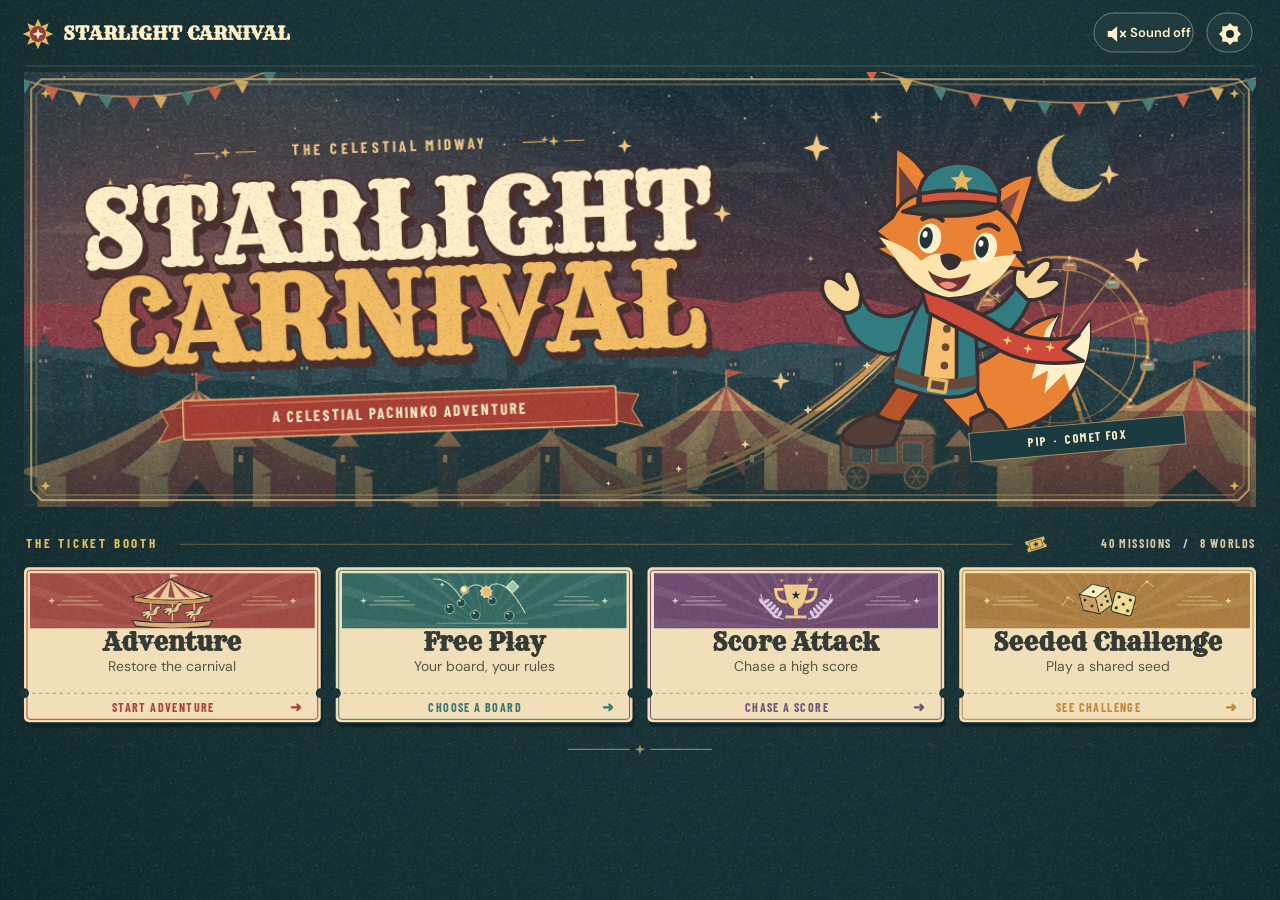
==== play/index.html @ bef86de9 "Publish Starlight Carnival with a playable midway and illustrated game site" ====
<!doctype html>
<html lang="en">
  <head>
    <meta charset="utf-8" />
    <meta
      name="viewport"
      content="width=device-width,initial-scale=1,viewport-fit=cover"
    />
    <meta name="theme-color" content="#102a30" />
    <title>Starlight Carnival</title>
    <link rel="preconnect" href="https://fonts.googleapis.com" />
    <link
      href="https://fonts.googleapis.com/css2?family=Barlow+Condensed:wght@500;600;700;800&family=Rye&family=DM+Sans:wght@400;600;700&display=swap"
      rel="stylesheet"
    />
    <style>
      :root {
        --safe-left: env(safe-area-inset-left, 0px);
        --safe-right: env(safe-area-inset-right, 0px);
        --safe-top: env(safe-area-inset-top, 0px);
        --safe-bottom: env(safe-area-inset-bottom, 0px);
      }
      * {
        box-sizing: border-box;
      }
      html,
      body {
        margin: 0;
        background: #102829;
        color: #fff0ce;
      }
      body {
        overflow-x: hidden;
      }
      canvas {
        display: block;
        width: 100%;
        touch-action: pan-y;
        outline: none;
      }
      canvas.play {
        touch-action: none;
      }
      canvas.in-settings {
        touch-action: none;
      }
      .sr {
        position: fixed;
        left: 0;
        top: 0;
        width: 1px;
        height: 1px;
        overflow: hidden;
        clip-path: inset(50%);
      }
      button:focus-visible {
        outline: 2px solid gold;
      }
    </style>
  </head>
  <body>
    <canvas
      id="stage"
      tabindex="0"
      aria-label="Starlight Carnival game"
    ></canvas>
    <div class="sr" id="access"></div>
    <div
      class="sr"
      id="announcer"
      role="status"
      aria-live="polite"
      aria-atomic="true"
    ></div>
    <script>
      "use strict";
      const cv = document.querySelector("canvas");
      let c = cv.getContext("2d");
      const TAU = Math.PI * 2,
        pi = Math.PI,
        cream = "#fff0ca",
        gold = "#e6b85d",
        ink = "#152e32",
        red = "#bd4339",
        teal = "#338984",
        violet = "#805985",
        cond = '"Barlow Condensed","Arial Narrow",sans-serif',
        display = "Rye,Georgia,serif",
        sans = '"DM Sans",Arial,sans-serif';
      let W,
        H,
        scale,
        mobile,
        screen = "title",
        modal = "",
        regions = [],
        hover = "",
        clock = 0,
        chosen = 0,
        hero = 0,
        mode = 0,
        practice = false,
        seed = 314159,
        mapScroll = 0,
        game,
        playing = true,
        last = 0,
        acc = 0,
        backgroundCache = new Map(),
        uiSignature = "",
        focusIndex = -1;
      const clamp = (x, a, b) => Math.max(a, Math.min(b, x)),
        mix = (a, b, t) => a + (b - a) * t,
        range = (n) => Array.from({ length: n }, (_, i) => i),
        rng = (s) => () =>
          (s = (Math.imul(1664525, s) + 1013904223) >>> 0) / 4294967296;
      function path(d, fill, stroke, w = 1) {
        let p = new Path2D(d);
        if (fill) {
          c.fillStyle = fill;
          c.fill(p);
        }
        if (stroke) {
          c.strokeStyle = stroke;
          c.lineWidth = w;
          c.stroke(p);
        }
      }
      function poly(ps, f, s, w = 1) {
        c.beginPath();
        ps.forEach(([x, y], i) => (i ? c.lineTo(x, y) : c.moveTo(x, y)));
        c.closePath();
        paint(f, s, w);
      }
      function paint(f, s, w = 1) {
        if (f) {
          c.fillStyle = f;
          c.fill();
        }
        if (s) {
          c.strokeStyle = s;
          c.lineWidth = w;
          c.stroke();
        }
      }
      function rect(x, y, w, h, f, s, l = 1, r = 0) {
        c.beginPath();
        c.roundRect(x, y, w, h, r);
        paint(f, s, l);
      }
      function oval(x, y, rx, ry, f, s, l = 1) {
        c.beginPath();
        c.ellipse(x, y, rx, ry, 0, 0, TAU);
        paint(f, s, l);
      }
      function line(x, y, a, b, col, w = 1) {
        c.beginPath();
        c.moveTo(x, y);
        c.lineTo(a, b);
        paint(null, col, w);
      }
      function star(x, y, r, n = 4, col = gold, inner = 0.36, stroke = null) {
        poly(
          range(n * 2).map((i) => [
            x + Math.cos((i * pi) / n - pi / 2) * r * (i % 2 ? inner : 1),
            y + Math.sin((i * pi) / n - pi / 2) * r * (i % 2 ? inner : 1),
          ]),
          col,
          stroke,
          1.2,
        );
      }
      function txt(
        t,
        x,
        y,
        size,
        f = cream,
        font = cond,
        weight = 700,
        align = "left",
        max,
      ) {
        c.font = weight + " " + size + "px " + font;
        c.textAlign = align;
        c.textBaseline = "middle";
        c.fillStyle = f;
        c.fillText(t, x, y, max);
      }
      function label(
        t,
        x,
        y,
        size = 12,
        col = gold,
        align = "left",
        spacing = 2,
      ) {
        c.save();
        c.letterSpacing = spacing + "px";
        txt(t, x, y, size, col, cond, 700, align);
        c.restore();
      }
      function local(x, y, s, fn) {
        c.save();
        c.translate(x, y);
        c.scale(s, s);
        fn();
        c.restore();
      }
      function framed(x, y, w, h, col = gold) {
        let k = 10;
        poly(
          [
            [x + k, y],
            [x + w - k, y],
            [x + w, y + k],
            [x + w, y + h - k],
            [x + w - k, y + h],
            [x + k, y + h],
            [x, y + h - k],
            [x, y + k],
          ],
          null,
          col,
          1.4,
        );
      }
      function button(id, x, y, w, h, fn, labelText = id) {
        regions.push({ id, x, y, w, h, fn, label: labelText });
        return hover === id || focusIndex === regions.length - 1;
      }
      function ctl(
        id,
        t,
        x,
        y,
        w,
        fn,
        primary = false,
        h = 40,
        enabled = true,
      ) {
        let hi = enabled && button(id, x, y, w, h, fn, t);
        if (!enabled) {
          rect(x, y, w, h, "#254045", "#64736b", 1, 4);
          txt(t, x + w / 2, y + h / 2, 16, "#b0b8a8", cond, 600, "center");
          return;
        }

        rect(
          x,
          y,
          w,
          h,
          hi ? "#f0cb83" : primary ? gold : "#1e4144",
          gold,
          1,
          4,
        );
        txt(
          t,
          x + w / 2,
          y + h / 2,
          18,
          hi || primary ? ink : cream,
          cond,
          700,
          "center",
        );
      }
      const worlds = [
          "Comet Grounds",
          "Moonwork Midway",
          "Clockwork Arcade",
          "Lantern Lagoon",
          "Velvet Sky Theatre",
          "Brassbound Heights",
          "Wildbloom Gardens",
          "Starlight Summit",
        ],
        attractions = [
          "Entrance Marquee",
          "Moonwheel",
          "Midnight Mechanism",
          "Floating Stage",
          "Velvet Theatre",
          "Strongman Pavilion",
          "Greenhouse Wagon",
          "Great Lantern",
        ],
        names = [
          "Pip",
          "Mabel",
          "Tiko",
          "Nori",
          "Vesper",
          "Brass",
          "Juniper",
          "Luma",
        ],
        species = [
          "Comet Fox",
          "Moon Bear",
          "Clockwork Gecko",
          "Tide Otter",
          "Velvet Bat",
          "Lion Automaton",
          "Garden Witch",
          "Star Moth",
        ],
        powers = [
          "Star Sight",
          "Moon Basket",
          "Split Spark",
          "Bubble Lift",
          "Echo Pulse",
          "Meteor Ball",
          "Vine Bridge",
          "Constellation",
        ],
        desc = [
          "See up to three rebounds on your next three shots.",
          "Double the basket width this shot and the next two.",
          "Release two extra balls into the current shot.",
          "Give each ball one upward rescue above the drain.",
          "Light nearby pegs in an expanding circle.",
          "Pierce the first six pegs of your next shot.",
          "Grow a curved vine above the drain for this shot.",
          "Link up to five suns. Strike one to light them all.",
        ],
        pal = [
          ["#244952", "#893e48", "#d58446"],
          ["#242c50", "#505776", "#b9bacc"],
          ["#164748", "#674635", "#c08a54"],
          ["#16505b", "#287d80", "#ee967a"],
          ["#312341", "#773958", "#c8a1cf"],
          ["#453039", "#8c4e3e", "#e7af58"],
          ["#153e38", "#39614e", "#d9a66a"],
          ["#152c51", "#384a75", "#91d7c6"],
        ];
      const titles = [
        "First Spark",
        "Ribbon Run",
        "Tent Top Tumble",
        "Courier’s Shortcut",
        "Light the Marquee",
        "Crescent Catch",
        "Cloud Nine",
        "Pendulum Parade",
        "Silver Lining",
        "The Moonwheel",
        "Tick Tock",
        "Pinball Post",
        "Twin Engines",
        "Gearbox Garden",
        "Midnight Mechanism",
        "Skipping Stones",
        "Jellyfish Waltz",
        "Coral Chorus",
        "Whirlpool Window",
        "The Lantern Regatta",
        "Opening Act",
        "Behind the Curtain",
        "Mirror Applause",
        "Trapdoor Tango",
        "The Vanishing Crown",
        "Heavy Hitter",
        "Bell Tower Bounce",
        "Anvil Alley",
        "Chain Reaction",
        "The Great Gong",
        "Seedling Steps",
        "Sunflower Spiral",
        "Mushroom Canopy",
        "Firefly Orchard",
        "The Bloom Machine",
        "Thread the Stars",
        "Aurora Arches",
        "Celestial Clock",
        "Carnival Convergence",
        "The Last Lantern",
      ];
      const modes = [
        "Adventure",
        "Free Play",
        "Score Attack",
        "Seeded Challenge",
      ];
      const qualityPresets = {
        low: {
          name: "Low",
          density: 0.3,
          dpr: 1,
          trail: 4,
          description: "Short trails and fewer sparks",
        },
        balanced: {
          name: "Balanced",
          density: 0.65,
          dpr: 1.5,
          trail: 7,
          description: "Soft trails and moderate effects",
        },
        high: {
          name: "High",
          density: 1,
          dpr: 2,
          trail: 10,
          description: "Full trails, sparks and pearl glow",
        },
      };
      function readSave() {
        let d = {
          stars: Array(40).fill(0),
          medals: Array(40).fill(0),
          best: Array(40).fill(0),
          attack: Array(40).fill(0),
          sound: false,
          musicOn: true,
          effectsOn: true,
          music: 0.45,
          effects: 0.7,
          quality: "high",
          contrast: false,
          reduced: matchMedia("(prefers-reduced-motion: reduce)").matches,
          symbols: true,
        };
        try {
          let a = JSON.parse(localStorage.getItem("starlight.v1"));
          if (a)
            for (let k in d) {
              if (Array.isArray(d[k]) && Array.isArray(a[k]))
                d[k] = d[k].map((_, i) =>
                  clamp(
                    Math.floor(Number(a[k][i])) || 0,
                    0,
                    k === "stars" ? 3 : k === "medals" ? 7 : 1e9,
                  ),
                );
              else if (k === "quality") {
                if (
                  typeof a[k] === "string" &&
                  Object.hasOwn(qualityPresets, a[k])
                )
                  d[k] = a[k];
              } else if (typeof a[k] === typeof d[k] && !Array.isArray(d[k]))
                d[k] = typeof d[k] === "number" ? clamp(a[k], 0, 1) : a[k];
            }
        } catch {}
        return d;
      }
      let save = readSave();
      function persist() {
        try {
          localStorage.setItem("starlight.v1", JSON.stringify(save));
        } catch {}
      }
      function unlocked() {
        let i = save.stars.findIndex((v) => !v);
        return i < 0 ? 39 : i;
      }
      function ticket(x, y, s = 1, col = gold) {
        local(x, y, s, () => {
          c.rotate(-0.29);
          let d = "M-21 -12H21V-5Q12 0 21 5V12H-21V5Q-12 0 -21 -5Z";
          path(d, col, ink, 1.5);
          rect(-13, -8, 26, 16, null, ink, 1);
          star(0, 0, 6, 5, ink, 0.45);
        });
      }
      function wheel(x, y, r, a = 0, col = "#bc975f") {
        c.save();
        line(x - r * 0.44, y + r * 1.39, x, y, col, 4);
        line(x + r * 0.44, y + r * 1.39, x, y, col, 4);
        oval(x, y, r, r, null, col, 2.8);
        oval(x, y, r * 0.86, r * 0.86, null, col, 1);
        for (let i = 0; i < 12; i++) {
          let t = (TAU * i) / 12 + a,
            X = x + Math.cos(t) * r,
            Y = y + Math.sin(t) * r;
          line(x, y, X, Y, col, 1.5);
          const cabin = clamp(r * 0.074, 3, 10);
          line(X, Y, X - cabin * 0.65, Y + cabin * 0.86, col, 1);
          line(X, Y, X + cabin * 0.65, Y + cabin * 0.86, col, 1);
          rect(
            X - cabin,
            Y + cabin * 0.82,
            cabin * 2,
            cabin * 1.17,
            i % 2 ? "#bc7858" : "#72958a",
            col,
            1,
            2,
          );
          rect(
            X - cabin * 0.62,
            Y + cabin,
            cabin * 1.24,
            cabin * 0.25,
            "#e9c48b",
          );
          oval(X, Y, 1.6, 1.6, "#f4d6a1");
        }
        oval(x, y, 5, 5, col);
        c.restore();
      }
      function tent(x, y, w, h, a = "#c45844", b = "#edbd73") {
        local(x, y, 1, () => {
          let apex = -h;
          rect(-w * 0.43, -h * 0.4, w * 0.86, h * 0.4, a);
          for (let j = 0; j < 7; j++) {
            let l = -w / 2 + (j * w) / 7,
              r = l + w / 7;
            path(
              "M0 " +
                apex +
                " Q" +
                l * 0.52 +
                " " +
                -h * 0.55 +
                " " +
                l +
                " " +
                -h * 0.4 +
                " Q" +
                (l + r) / 2 +
                " " +
                -h * 0.3 +
                " " +
                r +
                " " +
                -h * 0.4 +
                " Q" +
                r * 0.52 +
                " " +
                -h * 0.55 +
                " 0 " +
                apex,
              j % 2 ? a : b,
            );
            if (j % 2 === 0)
              rect(l + w * 0.055, -h * 0.36, w * 0.08, h * 0.36, b);
          }
          for (let j = 0; j < 7; j++) {
            const l = -w / 2 + (j * w) / 7,
              r = l + w / 7;
            const shade = c.createLinearGradient(l, 0, r, 0);
            shade.addColorStop(0, "#3d30342e");
            shade.addColorStop(0.7, "#fff0c305");
            shade.addColorStop(1, "#3d303430");
            path(
              "M0 " +
                apex +
                "Q" +
                l * 0.52 +
                " " +
                -h * 0.55 +
                " " +
                l +
                " " +
                -h * 0.4 +
                "Q" +
                (l + r) / 2 +
                " " +
                -h * 0.29 +
                " " +
                r +
                " " +
                -h * 0.4 +
                "Q" +
                r * 0.52 +
                " " +
                -h * 0.55 +
                " 0 " +
                apex,
              shade,
            );
            oval((l + r) / 2, -h * 0.35, 1.5, 2, "#ffdfa1");
          }
          poly(
            [
              [-w * 0.12, 0],
              [0, -h * 0.34],
              [w * 0.12, 0],
            ],
            "#243337",
          );
          line(0, apex, 0, apex - 15, b, 1.5);
          poly(
            [
              [0, apex - 16],
              [17, apex - 13],
              [0, apex - 7],
            ],
            a,
          );
        });
      }
      function icon(i, x, y, s, col = gold) {
        local(x, y, s, () => {
          if (i === 0) {
            tent(0, 18, 55, 34, col, "#fff0cd");
          }
          if (i === 1) {
            ticket(-5, 1, 1.12, col);
            c.rotate(0.39);
            ticket(4, -3, 0.91, "#fff0cd");
          }
          if (i === 2) {
            path("M-13 -14H13L10 0Q8 10 0 12Q-8 9 -10 0Z", col);
            path("M-13 -9H-21Q-21 4 -9 4M13 -9H21Q21 4 9 4", null, col, 3);
            rect(-2, 9, 4, 9, col);
            rect(-11, 18, 22, 3, col);
            star(0, -3, 5, 5, ink);
          }
          if (i === 3) {
            c.rotate(-0.19);
            rect(-16, -15, 28, 28, col, ink, 1, 4);
            for (let [x, y] of [
              [-9, -8],
              [4, -8],
              [-3, -1],
              [-9, 6],
              [4, 6],
            ])
              oval(x, y, 2, 2, ink);
            c.rotate(0.5);
            rect(7, -8, 17, 17, "#fff1ca", ink, 1, 3);
            oval(15, 0, 2, 2, ink);
          }
        });
      }
      // Layered hand-drawn carnival cast. Local space runs from hat (-110) to boots (+84).
      function actor(i, x, y, s, pose = 0, reaction = -1) {
        local(x, y, s, () => {
          c.lineJoin = "round";
          c.lineCap = "round";
          c.rotate(pose * 0.03);
          let fur = [
              "#e98235",
              "#8e7182",
              "#8fbd71",
              "#ae7859",
              "#89649f",
              "#d6a452",
              "#e3aa85",
              "#d6c5aa",
            ][i],
            shade = [
              "#b75528",
              "#664d67",
              "#55875a",
              "#765246",
              "#54405f",
              "#997635",
              "#b66f58",
              "#a1999e",
            ][i],
            coat = [
              "#327b80",
              "#707c9e",
              "#b16e43",
              "#3d939a",
              "#733e78",
              "#887753",
              "#467c58",
              "#556c99",
            ][i],
            edge = "#372f32";
          const d = (p, f, st = edge, w = 2.2) => path(p, f, st, w);
          // tails, wings and equipment
          if (i === 0 || i === 2 || i === 3) {
            d(
              i === 2
                ? "M11 28Q56 39 65 9Q70 -9 54 -11Q44 -11 46 -1Q37 -13 49 -20Q76 -30 83 -5Q94 47 31 55L11 45Z"
                : i === 3
                  ? "M8 23Q44 43 86 17Q85 37 57 49Q28 61 7 43Z"
                  : "M6 29C42 19 40 -6 67 -15Q60 4 66 13Q80 0 86 -14C95 27 69 62 30 60Q11 56 6 44Z",
              fur,
            );
            if (i === 0)
              d(
                "M61 -6L67 -15Q61 3 66 13Q79 2 86 -14Q92 9 81 29L76 19L66 33L66 19L57 26Z",
                "#fff0ca",
                null,
              );
          }
          if (i === 4 || i === 7)
            for (let v of [-1, 1]) {
              c.save();
              c.scale(v, 1);
              d(
                i === 4
                  ? "M10 14Q42 -36 80 -45Q71 -11 86 8Q58 -2 53 22Q33 10 19 39Z"
                  : "M10 22Q83 -79 83 -22Q91 12 55 23Q88 54 58 57Q29 55 10 30Z",
                i === 4 ? "#97749b" : "#c9ad85",
              );
              star(54, 0, 9, 4, cream);
              c.restore();
            }
          d("M-19 36L-5 41L-19 69L-34 67Z", shade);
          d(
            "M-33 61Q-25 65 -15 64L-19 78Q-48 87 -50 77Q-48 69 -33 61Z",
            "#533d38",
          );
          d("M8 32L24 35L38 55L28 64L6 47Z", fur);
          d("M25 55L35 48Q46 52 50 65L47 70Q35 69 26 64Z", "#65463a");
          d("M-19 -6Q-33 7 -46 0L-54 -9L-64 -2Q-56 25 -30 25L-14 16Z", coat);
          d(
            "M-52 -8Q-59 -25 -64 -20Q-66 -17 -61 -10Q-74 -19 -76 -12Q-77 -3 -65 3Q-58 7 -52 -1Z",
            "#f7d99d",
          );
          d("M11 -5Q30 -7 39 -28L49 -23Q44 1 25 13L12 15Z", coat);
          d(
            "M38 -28Q35 -38 40 -43Q43 -45 44 -35Q52 -49 57 -46Q60 -42 52 -33Q65 -39 65 -33Q58 -22 47 -21Z",
            "#f7d99d",
          );
          d("M-15 -12L14 -13Q21 4 26 37Q13 50 -25 42Q-27 19 -15 -12Z", coat);
          d("M-9 -8L6 -8L13 36L-8 40Z", "#f5c171");
          for (let j = 0; j < 3; j++)
            oval(2 + j, 4 + j * 11, 2.3, 2.3, "#684832");
          path("M-25 31Q3 39 24 28L25 35Q2 45 -25 38Z", "#644a3d");
          rect(-3, 35, 10, 7, null, gold, 2);
          if (i === 0) {
            d(
              "M-17 -17Q14 -12 36 -2Q61 5 81 -5L73 5L86 10Q55 20 31 10L-11 -4Z",
              "#cf4a38",
            );
            for (let k = 0; k < 3; k++)
              star(39 + k * 13, 5 + (k % 2) * 3, 3, 4, "#f7ce7b");
          } else if (i === 4 || i === 7) {
            d(
              "M-18 -13L0 -4L18 -13L13 0L1 4L-14 0Z",
              i === 4 ? "#d2ad74" : "#ead4b0",
            );
            star(0, 2, 5, 5, gold);
          } else {
            path("M-18 -11Q0 -4 17 -13L16 -5Q0 2 -18 -3Z", shade);
          }
          // ears and face
          if ([0, 4].includes(i)) {
            d("M-40 -56L-46 -99Q-27 -93 -15 -71Z", fur);
            d("M-38 -65L-42 -88L-26 -73Z", "#6a4040", null);
            d("M9 -72Q25 -94 39 -96L33 -54Z", fur);
            d("M17 -72L32 -86L28 -65Z", "#804844", null);
          } else if ([1, 3, 5].includes(i)) {
            for (let e of [-1, 1]) {
              oval(e * 29, -63, 14, 15, fur, edge, 2);
              oval(e * 29, -63, 8, 8, shade);
            }
          }
          if (i === 5)
            for (let j = 0; j < 12; j++) {
              let a = (j * TAU) / 12;
              oval(
                Math.cos(a) * 31,
                -45 + Math.sin(a) * 30,
                13,
                13,
                "#ac7334",
                edge,
                1.6,
              );
            }
          d(
            [0, 4].includes(i)
              ? "M-41 -57Q-35 -78 -7 -76Q24 -79 36 -59L41 -48L35 -48L45 -39L30 -38Q22 -19 0 -15Q-21 -13 -36 -32L-49 -37L-39 -41L-50 -47Z"
              : i === 2
                ? "M-42 -55Q-44 -76 -22 -75Q-14 -77 -7 -70Q20 -85 35 -65Q49 -52 37 -37Q33 -20 4 -17Q-25 -15 -40 -32Q-58 -41 -42 -55Z"
                : "M-39 -52Q-42 -73 -11 -77Q22 -82 37 -60Q48 -42 30 -26Q20 -12 -3 -14Q-42 -16 -39 -52Z",
            fur,
          );
          d(
            [0, 4].includes(i)
              ? "M-47 -44Q-28 -41 -20 -34Q-9 -45 0 -36Q15 -41 36 -47Q29 -21 0 -15Q-18 -15 -31 -29Z"
              : "M-30 -37Q-15 -45 -2 -37Q12 -42 26 -35Q28 -17 1 -15Q-26 -14 -30 -37Z",
            "#ffe4ad",
            null,
          );
          for (let e of [-1, 1]) {
            let X = e * 17;
            oval(X, -48, 7, 9, "#fff1ce");
            oval(X - 2, -48, 3.9, 6.5, "#273437");
            oval(X - 3, -50, 1.5, 2, "#fff");
            path("M" + (X - 6) + " -59q6 -5 12 -1", null, edge, 2.8);
          }
          d("M-9 -39Q-3 -43 4 -39Q3 -31 -3 -31Q-8 -33 -9 -39Z", edge, null);
          d(
            "M-15 -29Q-4 -22 11 -31Q7 -14 -6 -20Q-11 -22 -15 -29Z",
            "#6e3434",
            null,
          );
          path("M-7 -22Q-2 -26 4 -23Q-1 -17 -7 -22Z", "#ed8d72");
          if (reaction === 1 || reaction === 4) {
            oval(-3, -25, 15, 8, "#ffe4ad");
            if (reaction === 1) oval(-2, -27, 4, 5, edge);
            else path("M-11 -24Q-4 -32 6 -27", null, edge, 2.6);
          }
          if (i === 0 || i === 1) {
            c.save();
            c.translate(-3, -75);
            c.rotate(-0.14);
            d("M-25 5Q-26 -19 -2 -21Q18 -22 24 -4L23 5Z", coat);
            d("M-24 -2Q0 -7 23 -2L24 5L-23 8Z", "#d6563b");
            d("M-25 5Q0 0 25 4Q13 12 -17 11L-34 9Z", "#3c4640");
            star(1, -10, 7, 5, gold, 0.46);
            c.restore();
          } else if (i === 4) {
            c.save();
            c.translate(-6, -75);
            c.rotate(-0.16);
            d("M-22 4L-24 -28L13 -29L16 3Z", "#44354e");
            rect(-22, -4, 38, 8, "#cd9664");
            d("M-35 2Q-4 -5 27 2Q17 13 -34 10Z", "#583e61");
            c.restore();
          } else if (i === 5) {
            for (let k = 0; k < 3; k++)
              star(-13 + k * 13, -72 - (k % 2) * 3, 4, 4, gold);
          } else if (i === 2) {
            for (let k = 0; k < 3; k++)
              d("M" + (-19 + k * 12) + " -72l4 -11 8 10Z", "#619d72");
          } else if (i === 6) {
            d(
              "M-50 -63Q-39 -99 -8 -108Q17 -114 49 -73Q29 -60 -50 -63Z",
              "#bf5956",
            );
            oval(-12, -88, 8, 4, cream);
            oval(20, -82, 6, 4, cream);
          } else if (i === 7) {
            path(
              "M-10 -73Q-18 -100 -31 -101M11 -73Q17 -102 29 -108",
              null,
              gold,
              3,
            );
            star(-31, -101, 5);
            star(29, -108, 5);
          } else {
            star(24, -65, 10, 5, gold);
          }
          // Signature props are cut from the same ink-and-paper palette as the midway.
          if (i === 1) {
            c.save();
            c.translate(49, -30);
            c.rotate(0.34);
            d(
              "M-3 4V-26Q-14 -34 -9 -45L-4 -37L4 -38L7 -48Q18 -35 5 -26L4 4Z",
              "#adc2be",
            );
            c.restore();
            d("M-17 6L-9 8L-8 17H10L12 5L18 4L22 35Q1 44 -23 37Z", "#6d7f8e");
            rect(-8, 23, 19, 9, "#465a69", gold, 1, 3);
          }
          if (i === 2) {
            for (let X of [-17, 17])
              oval(X, -48, 11, 12, "#83d9bb33", "#b38a49", 3);
            line(-6, -48, 6, -48, "#ba975e", 3);
            for (let j = 0; j < 4; j++)
              oval(18 + j * 4, -35 - (j % 2) * 4, 1.6, 1.6, "#557d50");
            star(-12, 21, 9, 9, "#dfb66d", 0.73);
            oval(-12, 21, 4, 4, coat);
          }
          if (i === 3) {
            for (let j of [-1, 1]) {
              path(
                "M" +
                  j * 16 +
                  " -34l" +
                  j * 19 +
                  " -3m" +
                  -j * 19 +
                  " 6l" +
                  j * 19 +
                  " 3",
                null,
                "#745847",
                1.3,
              );
            }
            path("M45 -24Q59 -11 64 -21", null, gold, 1.6);
            rect(53, -20, 17, 22, "#e8b565", "#684f48", 2, 5);
            oval(61, -9, 4, 7, "#fff0c0");
            rect(52, -21, 19, 4, "#487c78");
            rect(54, 1, 15, 4, "#487c78");
          }
          if (i === 4) {
            star(-14, 13, 9, 5, gold, 0.45);
            path("M46 -32l14 -26", null, "#d8b876", 3);
            star(61, -60, 8, 4, cream);
          }
          if (i === 5) {
            for (let X of [-22, 24]) oval(X, -35, 2, 2, "#9c6f38");
            d("M-19 11Q0 1 17 10L16 29Q1 38 -17 32Z", "#bb9959");
            oval(0, 20, 8, 8, "#426368", gold, 2);
            path("M-6 21q4 -9 8 0q2 5 5 0", null, cream, 1);
          }
          if (i === 6) {
            for (let j = 0; j < 3; j++)
              oval(-17 + j * 8, 23 + j * 2, 5, 3, "#aac398");
            path("M44 -26Q57 -42 58 -58", null, "#839d74", 2);
            oval(60, -53, 6, 3, "#a1be8f");
            oval(54, -47, 5, 3, "#769c78");
          }
          if (i === 7) {
            for (let j of [-1, 1]) {
              oval(j * 15, -49, 6, 8, "#3b4659");
              oval(j * 15 - 1, -51, 2, 3, cream);
            }
            d("M-18 3L0 14L17 0L23 32L0 46L-23 34Z", "#646f9b");
            star(0, 23, 10, 4, "#e9cb8a");
          }
        });
      }
      // Authored formations in a fixed 600 × 650 playfield.
      const BV = 600,
        BH = 650,
        launch = { x: 300, y: 35 },
        DT = 1 / 120;
      const assignments = [
        [[0, 14, 17, 22, 31, 38, 39], [12], []],
        [[5, 8, 17, 18, 19, 25, 26, 29, 30], [16, 22], [37]],
        [[4, 13, 15, 17, 26, 30, 37, 39, 40, 41], [28, 36], [11]],
        [[3, 5, 14, 19, 20, 31, 32, 34], [4, 23], [11]],
        [[0, 1, 2, 4, 10, 11, 12, 24, 36, 39], [3, 32], [8]],
        [[10, 16, 18, 20, 24, 25], [3, 12], [1]],
        [[5, 9, 13, 15, 22, 24, 27, 28], [19, 26], [6]],
        [[7, 14, 22, 24, 26, 27, 30], [8, 13], [20]],
        [[0, 2, 7, 8, 19, 27, 28, 31], [23, 34], [22]],
        [[0, 6, 7, 9, 11, 18, 23, 25, 37, 40], [5, 38], [22]],
        [[1, 7, 11, 12, 13, 20, 29], [14, 28], [15]],
        [[1, 4, 5, 7, 8, 26], [10, 13], [19]],
        [[4, 10, 16, 17, 26, 28, 29, 30, 36, 42], [6, 34], [2]],
        [[0, 2, 3, 10, 14, 17, 19, 31, 32, 37], [18, 25], [9]],
        [[3, 8, 15, 17, 22, 23], [5, 11], [20]],
        [[3, 6, 11, 12, 13, 17, 22, 32], [16, 31], [26]],
        [[5, 9, 11, 14, 21, 24, 26, 28, 34, 38], [12, 29], [30]],
        [[0, 1, 2, 15, 20, 21, 26, 30, 37, 43, 53, 54], [24, 39], [52]],
        [[1, 6, 8, 19, 21, 25, 28, 31], [15, 24], [29]],
        [[5, 9, 10, 13, 16, 21, 23, 33], [4, 20], [24]],
        [[4, 10, 21, 33, 34, 36, 41, 50, 51, 53, 55, 56], [9, 14], [37]],
        [[0, 2, 4, 11, 12, 15, 21, 33], [6, 8], [26]],
        [[11, 20, 21, 22, 25, 26, 27, 30, 33, 38], [0, 35], [40]],
        [[3, 9, 13, 19, 21, 22, 27], [7, 14], [23]],
        [[1, 3, 5, 18, 21, 27, 32, 33, 35], [6, 20], [37]],
        [[15, 17, 19, 21, 23, 27, 29, 33, 34, 37, 45], [32, 40], [43]],
        [[2, 9, 12, 17, 21, 25, 27, 31, 33, 42], [7, 16], [14]],
        [[7, 13, 21, 24, 26, 29, 30, 33], [6, 17], [11]],
        [
          [7, 8, 10, 11, 16, 18, 21, 22, 23, 24, 25, 26, 27, 28, 36],
          [4, 33],
          [37],
        ],
        [[4, 5, 9, 14, 15, 20, 21, 33, 34, 41], [24, 29], [23]],
        [[0, 1, 2, 19, 21, 22, 23], [6, 25], [24]],
        [[1, 8, 12, 21, 26, 31, 33, 35, 36, 40, 47], [20, 22], [30]],
        [[1, 5, 12, 13, 14, 18, 21], [11, 22], [24]],
        [[3, 6, 9, 11, 15, 16, 21, 28, 33, 34], [19, 31], [18]],
        [[0, 2, 3, 11, 21, 25, 32, 33, 34], [23, 36], [8]],
        [[3, 8, 10, 16, 19], [0, 4], [5]],
        [[6, 9, 10, 13, 18, 20, 31, 36, 37, 39], [21, 26], [4]],
        [[1, 4, 5, 12, 21, 22, 28, 30], [15, 33], [18]],
        [[1, 2, 8, 21, 22, 25, 29, 34, 38], [19, 20], [33]],
        [[0, 2, 6, 11, 17, 21, 24, 28, 36, 41, 43, 53], [14, 51], [49]],
      ];
      function board(n, challengeSeed = null) {
        let p = [],
          o = [],
          zones = [],
          mot = null;
        const put = (x, y, type = "b", brick = false) => {
          let q = {
            id: p.length,
            x,
            y,
            bx: x,
            by: y,
            type,
            r: brick ? 9 : 10,
            hx: brick ? 11 : 0,
            hy: 0,
            mot,
            hit: false,
            gone: false,
          };
          p.push(q);
          return q;
        };
        const row = (x, y, dx, dy, num, brick = false) =>
            range(num).forEach((i) => put(x + i * dx, y + i * dy, "b", brick)),
          arc = (x, y, rx, ry, a, b, num) =>
            range(num).forEach((i) => {
              let t = mix(a, b, i / (num - 1));
              put(x + rx * Math.cos(t), y + ry * Math.sin(t));
            }),
          ring = (x, y, rx, ry, num, off = 0) =>
            arc(x, y, rx, ry, off, off + (TAU * (num - 1)) / num, num),
          cluster = (x, y) => {
            put(x, y);
            ring(x, y, 36, 32, 6);
          },
          obs = (x, y, r, hx = 0, hy = 0, m = null) =>
            o.push({ x, y, bx: x, by: y, r, hx, hy, mot: m, perm: true }),
          slide = (dx, dy, speed, phase = 0) => ({ dx, dy, speed, phase }),
          rot = (cx, cy, speed) => ({ cx, cy, speed }),
          gate = (x, y, dx, phase = 0) =>
            obs(x, y, 8, 30, 0, slide(dx, 0, 0.85, phase)),
          zone = (x, y, r, dir) => zones.push({ x, y, r, dir });
        switch (n) {
          case 0:
            for (let j = 0; j < 5; j++)
              arc(
                300,
                76,
                100 + j * 66,
                80 + j * 80,
                0.23 * pi,
                0.77 * pi,
                4 + 2 * j,
              );
            break;
          case 1:
            for (let s of [-1, 1])
              for (let j = 0; j < 17; j++) {
                let t = j / 16;
                put(300 + s * (142 + 71 * Math.sin(t * TAU)), 124 + 395 * t);
              }
            row(205, 550, 48, 0, 5);
            break;
          case 2:
            for (let [x, y, k] of [
              [300, 116, 4],
              [137, 315, 4],
              [463, 315, 4],
            ])
              for (let j = 0; j < k; j++)
                row(x - j * 19, y + j * 36, 38, 0, j + 1);
            row(80, 530, 40, 0, 12);
            break;
          case 3:
            obs(300, 245, 24, 42);
            for (let s of [-1, 1]) {
              arc(
                300,
                235,
                200,
                125,
                s < 0 ? pi : 0,
                s < 0 ? pi * 0.55 : pi * 0.45,
                8,
              );
              cluster(300 + s * 180, 425);
            }
            row(200, 526, 40, 0, 6);
            break;
          case 4:
            for (let j = 0; j < 2; j++) {
              row(97, 186 + j * 190, 41, 0, 11);
              row(97 + j * 410, 229, 0, 46, 3);
            }
            arc(300, 152, 175, 53, pi, TAU, 9);
            row(160, 480, 40, 0, 8);
            break;
          case 5:
            for (let j = 0; j < 3; j++)
              arc(175 + j * 120, 148 + j * 125, 110, 75, 0, pi, 9);
            break;
          case 6:
            for (let [x, y] of [
              [130, 148],
              [432, 225],
              [228, 352],
              [457, 476],
              [96, 520],
            ])
              cluster(x, y);
            break;
          case 7:
            obs(300, 345, 25, 0, 0, slide(102, 6, 0.86));
            for (let j = 0; j < 3; j++)
              row(72 + j * 29, 140 + j * 132, 57, 5, 8 - j);
            arc(300, 474, 210, 66, 0, pi, 10);
            break;
          case 8:
            for (let [x, y] of [
              [164, 225],
              [425, 339],
              [177, 485],
            ]) {
              arc(x, y, 97, 67, pi, TAU, 8);
              row(x - 64, y + 23, 42, 0, 4);
            }
            break;
          case 9:
            mot = rot(300, 316, 0.16);
            ring(300, 316, 204, 204, 29);
            mot = null;
            cluster(300, 316);
            row(182, 551, 47, 0, 6);
            break;
          case 10:
            for (let [x, y, d] of [
              [180, 215, 1],
              [420, 385, -1],
            ]) {
              for (let j = -1; j <= 1; j++)
                obs(x + j * 33, y, 15, 0, 0, rot(x, y, d * 0.57));
              ring(x, y, 99, 96, 12);
            }
            row(135, 540, 55, 0, 7);
            break;
          case 11:
            for (let [x, y] of [
              [160, 230],
              [433, 218],
              [300, 349],
            ])
              obs(x, y, 25);
            for (let j = 0; j < 4; j++)
              row(92 + (j % 2) * 36, 141 + j * 132, 63, 0, 7);
            break;
          case 12:
            for (let x of [145, 455]) {
              arc(x, 290, 100, 132, -pi * 0.8, pi * 0.8, 14);
              row(x - 54, 286, 36, 18, 4);
              row(x - 60, 476, 40, 0, 4);
            }
            break;
          case 13:
            for (let [x, y, r, k] of [
              [156, 217, 88, 13],
              [374, 270, 105, 16],
              [240, 457, 92, 13],
            ])
              ring(x, y, r, r, k);
            break;
          case 14:
            for (let x of [147, 453]) for (let y of [192, 448]) cluster(x, y);
            for (let j = 0; j < 4; j++) {
              let a = (j * pi) / 2;
              obs(
                300 + 70 * Math.cos(a),
                319 + 70 * Math.sin(a),
                19,
                0,
                0,
                rot(300, 319, 0.42),
              );
            }
            break;
          case 15:
            for (let j = 0; j < 5; j++)
              row(
                48 + (j % 2) * 137,
                230 + j * 72,
                53,
                (j % 2 ? 1 : -1) * 3,
                7,
              );
            break;
          case 16:
            for (let [x, y, z] of [
              [136, 212, 0],
              [420, 294, 2],
              [216, 453, 4],
            ]) {
              mot = slide(24, 12, 0.58, z);
              arc(x, y, 71, 49, pi, TAU, 8);
              for (let j of [-1, 0, 1]) row(x + j * 40, y + 21, 4, 29, 2);
            }
            break;
          case 17:
            for (let x of [130, 314, 485]) {
              row(x, 510, -4, -38, 8);
              for (let j of [0, 1]) {
                row(x - 50, 400 - j * 110, -22, -25, 3);
                row(x + 18, 369 - j * 110, 22, -22, 3);
              }
            }
            break;
          case 18:
            zone(300, 328, 166, 1);
            for (let j = 0; j < 33; j++) {
              let a = j * 0.316,
                r = 63 + j * 5.2;
              put(300 + r * Math.cos(a), 328 + r * Math.sin(a));
            }
            break;
          case 19:
            for (let [x, y, z] of [
              [158, 221, 0],
              [419, 318, 2],
              [206, 432, 4],
            ]) {
              mot = slide(33, 5, 0.47, z);
              row(x - 72, y, 36, 0, 5);
              row(x - 48, y + 29, 32, 0, 4);
              row(x, y - 29, 0, -30, 3);
            }
            break;
          case 20:
            for (let [x, y] of [
              [168, 220],
              [422, 220],
              [300, 411],
            ]) {
              ring(x, y, 73, 71, 12);
              cluster(x, y);
            }
            break;
          case 21:
            for (let [x, y, z] of [
              [153, 206, 0],
              [423, 302, pi],
              [195, 445, pi / 2],
            ]) {
              gate(x, y, 52, z);
              arc(x, y + 65, 81, 51, 0, pi, 8);
              row(x - 57, y + 33, 38, 0, 4);
            }
            break;
          case 22:
            for (let s of [-1, 1]) {
              for (let j = 0; j < 3; j++)
                arc(
                  300 + s * (120 + j * 18),
                  228 + j * 126,
                  83,
                  56,
                  pi * 0.1,
                  pi * 1.44,
                  7,
                );
            }
            break;
          case 23:
            for (let j = 0; j < 3; j++) {
              let x = 155 + (j % 2) * 287;
              gate(x, 191 + j * 135, 76, j * 2);
              row(50, 132 + j * 136, 54, 0, 10);
            }
            break;
          case 24:
            for (let i = 0; i < 17; i++)
              put(60 + i * 30, 224 + 79 * Math.abs(Math.sin((i * pi) / 4)));
            row(103, 378, 39, 0, 11);
            row(139, 426, 40, 0, 9);
            gate(300, 336, 62);
            put(300, 480, "s");
            break;
          case 25:
            for (let j = 0; j < 6; j++)
              row(85 + (j % 2) * 26, 170 + j * 57, 54, 0, 8, true);
            break;
          case 26:
            for (let k = 0; k < 5; k++)
              row(
                89 + k * 105,
                132 + Math.abs(k - 2) * 57,
                0,
                42,
                10 - Math.abs(k - 2),
              );
            break;
          case 27:
            for (let [x, y] of [
              [198, 223],
              [403, 352],
              [195, 475],
            ]) {
              obs(x, y, 10, 38);
              obs(x, y + 19, 12, 8);
            }
            for (let x of [90, 300, 511]) row(x, 150, 0, 44, 9);
            row(149, 540, 54, 0, 7);
            break;
          case 28:
            for (let [x, y] of [
              [105, 210],
              [493, 210],
              [300, 405],
            ])
              cluster(x, y);
            row(170, 215, 37, 0, 8);
            for (let d of [-1, 1]) row(300 + d * 53, 372, d * 26, -25, 5);
            break;
          case 29:
            obs(300, 320, 46);
            ring(300, 320, 207, 211, 27);
            ring(300, 320, 124, 128, 16);
            break;
          case 30:
            for (let j = 0; j < 7; j++)
              row(52 + j * 66, 168 + j * 48, 22, 0, 3);
            row(74, 526, 52, 0, 9);
            break;
          case 31:
            for (let j = 0; j < 49; j++) {
              let a = j * 0.31,
                r = 67 + j * 3.65;
              put(300 + Math.cos(a) * r, 321 + Math.sin(a) * r);
            }
            break;
          case 32:
            for (let [x, y] of [
              [149, 206],
              [430, 272],
              [255, 403],
            ]) {
              obs(x, y, 18, 32);
              arc(x, y + 54, 83, 53, 0, pi, 9);
              put(x, y + 35);
            }
            break;
          case 33:
            for (let [x, y, z] of [
              [130, 185, 0],
              [405, 200, 2],
              [268, 348, 4],
              [465, 462, 1],
              [116, 472, 3],
            ]) {
              mot = slide(29, 9, 0.47, z);
              ring(x, y, 47, 53, 9);
            }
            break;
          case 34:
            for (let [x, y, z] of [
              [170, 209, 0.25],
              [414, 234, -0.34],
              [289, 458, 0.45],
            ]) {
              mot = rot(x, y, z);
              for (let j = 0; j < 10; j++) {
                let a = (j * TAU) / 10,
                  r = j % 2 ? 46 : 78;
                put(x + r * Math.cos(a), y + r * Math.sin(a));
              }
            }
            mot = null;
            cluster(300, 330);
            break;
          case 35:
            for (let [x, y, d] of [
              [92, 148, 1],
              [449, 205, -1],
              [210, 335, 1],
              [491, 453, -1],
              [87, 501, 1],
            ]) {
              row(x, y, d * 33, 16, 3);
              put(x + d * 45, y + 56);
            }
            break;
          case 36:
            zone(170, 305, 109, 1);
            zone(447, 339, 112, -1);
            for (let j = 0; j < 4; j++)
              arc(300, 253 + j * 81, 223 - j * 14, 107, pi, TAU, 12 - j);
            break;
          case 37:
            for (let [r, v, k] of [
              [192, 0.19, 18],
              [100, -0.37, 9],
            ]) {
              mot = rot(300, 320, v);
              ring(300, 320, r, r, k);
            }
            mot = null;
            row(134, 545, 55, 0, 7);
            break;
          case 38:
            obs(300, 214, 28);
            gate(300, 407, 80);
            for (let d of [-1, 1]) {
              mot = slide(20, 12, 0.55, d);
              cluster(300 + d * 155, 234);
              mot = null;
              arc(300 + d * 157, 388, 76, 95, 0, pi, 8);
            }
            row(120, 530, 45, 0, 9);
            break;
          case 39:
            arc(300, 177, 83, 62, pi, TAU, 8);
            row(167, 201, 38, 0, 8);
            for (let j = 0; j < 7; j++) {
              let x = 141 + 15 * Math.abs(j - 3);
              put(x, 249 + j * 37);
              put(600 - x, 249 + j * 37);
            }
            ring(300, 345, 72, 94, 14);
            row(195, 504, 35, 0, 7);
            row(242, 546, 39, 0, 4);
            break;
        }
        let ids = assignments[n];
        if (challengeSeed !== null) {
          let rr = rng((challengeSeed + n * 971) >>> 0),
            order = p
              .map((q) => [rr(), q.id])
              .sort((a, b) => a[0] - b[0])
              .map((v) => v[1]),
            offset = 0;
          ids = ids.map((group) => {
            let selection = order.slice(offset, offset + group.length);
            offset += group.length;
            return selection;
          });
        }
        p.forEach((q) => (q.type = "b"));
        ids.forEach((group, i) =>
          group.forEach((id) => (p[id].type = ["o", "g", "s"][i])),
        );
        return { p, o, zones };
      }
      const ballsStart = [
          10, 10, 10, 10, 11, 10, 10, 10, 10, 12, 10, 10, 10, 11, 10, 10, 11,
          10, 10, 11, 10, 10, 10, 10, 11, 12, 10, 10, 11, 12, 10, 12, 10, 10,
          11, 10, 11, 10, 12, 12,
        ],
        goals = [
          3200, 4800, 4200, 4200, 5400, 3800, 4300, 4000, 4200, 5200, 4200,
          4500, 4200, 5400, 4000, 4400, 5300, 5800, 4200, 4800, 6800, 4800,
          5300, 4300, 4900, 6200, 5800, 4600, 6400, 6000, 4200, 6000, 4700,
          5400, 4800, 3500, 5600, 4000, 5700, 6200,
        ];
      // Each board has an independent optional performance objective.
      const optional = [
        ["spare", 2],
        ["chain", 6],
        ["bank", 1],
        ["catch", 1],
        ["chain", 7],
        ["catch", 1],
        ["distance", 2],
        ["spare", 2],
        ["chain", 5],
        ["catch", 2],
        ["bank", 1],
        ["chain", 6],
        ["chain", 8],
        ["distance", 2],
        ["spare", 2],
        ["catch", 1],
        ["distance", 2],
        ["chain", 8],
        ["bank", 1],
        ["spare", 3],
        ["chain", 8],
        ["bank", 1],
        ["spare", 3],
        ["catch", 1],
        ["chain", 7],
        ["chain", 7],
        ["distance", 2],
        ["bank", 2],
        ["chain", 9],
        ["spare", 3],
        ["spare", 2],
        ["chain", 8],
        ["catch", 1],
        ["distance", 2],
        ["chain", 7],
        ["distance", 1],
        ["catch", 1],
        ["spare", 3],
        ["bank", 2],
        ["chain", 8],
      ];
      function objective(n) {
        let [kind, v] = optional[n];
        return {
          spare: "Finish with " + v + " spare balls",
          chain: "Hit " + v + " pegs in one shot",
          bank: "Make " + v + " wall bank" + (v > 1 ? "s" : ""),
          catch: "Make " + v + " basket catch" + (v > 1 ? "es" : ""),
          distance: "Make " + v + " long shot" + (v > 1 ? "s" : ""),
        }[kind];
      }
      function objectiveValue(g) {
        const [kind] = optional[g.n];
        return {
          spare: g.stock,
          chain: g.bestChain,
          bank: g.banks,
          catch: g.catches,
          distance: g.distant,
        }[kind];
      }
      function goalMet(g) {
        return objectiveValue(g) >= optional[g.n][1];
      }
      function missionMedals(n) {
        const count = save.stars[n];
        if (!count) return 0;
        if (count === 3) return 7;
        let mask = (save.medals[n] & 7) | 1;
        if (save.best[n] >= goals[n]) mask |= 2;
        if (count === 2 && mask === 1) mask |= 4;
        return mask;
      }
      function runMedals(g) {
        return g.final
          ? 1 | (g.score >= goals[g.n] ? 2 : 0) | (goalMet(g) ? 4 : 0)
          : 0;
      }
      function medalCount(mask) {
        return (mask & 1) + ((mask >> 1) & 1) + ((mask >> 2) & 1);
      }
      // Audio, scoring and powers.
      let ac,
        mixBus,
        channelBus,
        wantsAudio = false,
        pendingResume = null,
        meterChannels = [],
        voices = [],
        quiet = false;
      function wake() {
        if (!save.sound || quiet || document.hidden) return;
        try {
          if (!ac) {
            ac = new AudioContext();
            mixBus = ac.createGain();
            mixBus.gain.value = 0.85;
            channelBus = {};
            for (const key of ["music", "effects"]) {
              const gain = ac.createGain();
              gain.gain.value = save[key + "On"] ? save[key] : 0;
              gain.connect(mixBus);
              channelBus[key] = gain;
            }
            const limiter = ac.createDynamicsCompressor();
            limiter.threshold.value = -15;
            limiter.ratio.value = 5;
            mixBus.connect(limiter);
            limiter.connect(ac.destination);
            const stereoOut = ac.createChannelSplitter(2);
            limiter.connect(stereoOut);
            meterChannels = [0, 1].map((side) => {
              const analyser = ac.createAnalyser();
              analyser.fftSize = 256;
              stereoOut.connect(analyser, side);
              return { analyser, samples: new Float32Array(analyser.fftSize) };
            });
            const echo = ac.createDelay(0.3),
              damping = ac.createBiquadFilter(),
              wet = ac.createGain();
            echo.delayTime.value = 0.105;
            damping.type = "lowpass";
            damping.frequency.value = 2400;
            wet.gain.value = 0.115;
            mixBus.connect(echo);
            echo.connect(damping);
            damping.connect(wet);
            wet.connect(limiter);
          }
          if (wantsAudio && pendingResume) return pendingResume;
          if (wantsAudio && ac.state === "running") return Promise.resolve();
          wantsAudio = true;
          mixBus.gain.setTargetAtTime(0.85, ac.currentTime, 0.008);
          const resumed = ac.resume().catch(() => {});
          pendingResume = resumed;
          resumed.then(() => {
            if (pendingResume === resumed) pendingResume = null;
          });
          return resumed;
        } catch {}
      }
      function suspendAudio() {
        wantsAudio = false;
        pendingResume = null;
        stopPreview();
        clearVoices();
        if (!ac) return;
        mixBus.gain.cancelScheduledValues(ac.currentTime);
        mixBus.gain.setValueAtTime(0, ac.currentTime);
        ac.suspend().catch(() => {});
      }
      function note(
        m,
        d = 0.13,
        type = "sine",
        v = 0.11,
        delay = 0,
        mus = false,
        pan = 0,
      ) {
        if (
          !ac ||
          !wantsAudio ||
          !save.sound ||
          quiet ||
          ac.state !== "running"
        )
          return;
        const channel = mus ? "music" : "effects";
        if (!save[channel + "On"] || save[channel] <= 0) return;
        let now = ac.currentTime,
          t = now + delay,
          a = v;
        if (a <= 0) return;
        let voice = voices.find((v) => v.end <= now);
        if (!voice) {
          if (voices.length >= 20) return;
          let o = ac.createOscillator(),
            g = ac.createGain();
          g.gain.value = 0;
          o.connect(g);
          const stereo = ac.createStereoPanner?.();
          if (stereo) g.connect(stereo);
          o.start();
          voice = { o, g, stereo, end: 0 };
          voices.push(voice);
        }
        if (voice.channel !== channel) {
          const output = voice.stereo || voice.g;
          output.disconnect();
          output.connect(channelBus[channel]);
          voice.channel = channel;
        }
        voice.stereo?.pan.setValueAtTime(pan, t);
        voice.audition = schedulingPreview;
        let { o, g } = voice;
        o.type = type;
        o.frequency.setValueAtTime(440 * 2 ** ((m - 69) / 12), t);
        g.gain.cancelScheduledValues(t);
        g.gain.setValueAtTime(0.0001, t);
        g.gain.exponentialRampToValueAtTime(Math.max(0.00011, a), t + 0.009);
        g.gain.exponentialRampToValueAtTime(0.0001, t + d);
        g.gain.setValueAtTime(0, t + d + 0.005);
        voice.end = t + d + 0.01;
      }
      function tune(seq, mus = false) {
        seq.forEach((m, i) => note(m, 0.34, "triangle", 0.14, i * 0.098, mus));
      }
      const worldLeads = [
        [12, 16, 19, 14, 17, 16, 19, 24],
        [19, 16, 14, 12, 16, 14, 11, 12],
        [12, 19, 16, 21, 17, 14, 19, 11],
        [16, 19, 21, 19, 17, 16, 14, 12],
        [19, 15, 14, 17, 15, 12, 11, 19],
        [12, 7, 12, 16, 17, 12, 14, 19],
        [16, 12, 19, 16, 21, 17, 14, 19],
        [19, 24, 23, 19, 21, 16, 14, 12],
      ];
      const worldRoots = [48, 50, 45, 53, 46, 43, 50, 48];
      const menuMusic = { time: 0, n: 0, musicBeat: -1 };
      let previewUntil = 0,
        previewChannel = "",
        schedulingPreview = false,
        previewRequest = 0;
      function clearVoices(onlyPreview = false) {
        if (!ac) return;
        const t = ac.currentTime;
        for (const v of voices) {
          if (onlyPreview && !v.audition) continue;
          v.g.gain.cancelScheduledValues(t);
          v.g.gain.setValueAtTime(0, t);
          v.o.frequency.cancelScheduledValues(t);
          v.stereo?.pan.cancelScheduledValues(t);
          v.end = t;
          v.audition = false;
        }
      }
      function stopPreview() {
        previewRequest++;
        previewUntil = 0;
        previewChannel = "";
        clearVoices(true);
      }
      function mixLevel(key) {
        if (!channelBus) return;
        const gain = channelBus[key].gain,
          t = ac.currentTime;
        gain.cancelScheduledValues(t);
        gain.setTargetAtTime(save[key + "On"] ? save[key] : 0, t, 0.012);
      }
      function pegNote(chain, type, x, delay = 0) {
        const scale = [60, 64, 67, 69, 72, 76, 79, 81];
        const pitch = scale[(chain - 1) % 8] + (chain > 8 ? 5 : 0);
        const pan = clamp((x / BV) * 2 - 1, -1, 1) * 0.64;
        note(pitch, 0.19, "triangle", 0.1, delay, false, pan);
        if (type === "o" || type === "s")
          note(
            pitch + (type === "s" ? 12 : 7),
            0.27,
            "sine",
            0.08,
            delay + 0.018,
            false,
            pan,
          );
        note(41 + (chain % 4), 0.055, "sine", 0.075, delay, false, pan);
      }
      async function listen(key) {
        stopPreview();
        if (!save.sound || !save[key + "On"] || !save[key]) return;
        const request = previewRequest;
        await wake();
        if (
          request !== previewRequest ||
          modal !== "settings" ||
          ac?.state !== "running" ||
          document.hidden
        )
          return;
        previewChannel = key;
        const world = Math.floor((screen === "play" ? game.n : chosen) / 5);
        schedulingPreview = true;
        try {
          if (key === "music") {
            for (let i = 0; i < 8; i++) {
              note(
                worldRoots[world] + worldLeads[world][i],
                0.3,
                world % 2 ? "sine" : "triangle",
                0.095,
                i * 0.18,
                true,
              );
              if (i % 2 === 0)
                note(
                  worldRoots[world] + (i === 4 ? 5 : 0) - 12,
                  0.45,
                  "sine",
                  0.09,
                  i * 0.18,
                  true,
                );
            }
            previewUntil = ac.currentTime + 1.6;
          } else {
            pegNote(1, "b", 100, 0);
            pegNote(2, "o", 300, 0.22);
            pegNote(3, "s", 500, 0.44);
            previewUntil = ac.currentTime + 0.75;
          }
        } finally {
          schedulingPreview = false;
        }
      }
      const midwayWaltz = [
        [0, 7, 12, 11, 7, 4],
        [4, 9, 12, 14, 12, 9],
        [5, 9, 14, 12, 9, 5],
        [7, 11, 14, 17, 14, 11],
      ];
      function musicStep(g) {
        if (!save.sound || !save.musicOn || save.music === 0 || g.final) return;
        const world = Math.floor(g.n / 5),
          beat = Math.floor(g.time / (0.265 + (world % 3) * 0.012));
        if (beat === g.musicBeat) return;
        g.musicBeat = beat;
        const bar = Math.floor(beat / 6) % 4,
          pulse = beat % 6,
          root = worldRoots[world];
        const chord = midwayWaltz[bar];
        if (pulse === 0)
          note(root + chord[0] - 12, 0.62, "sine", 0.105, 0, true);
        if (pulse === 2 || pulse === 4) {
          note(root + chord[1], 0.19, "triangle", 0.043, 0, true);
          note(root + chord[2], 0.23, "sine", 0.042, 0.014, true);
        }
        if (pulse === 0 || pulse === 3 || (!g.active && pulse === 5)) {
          const degree =
            worldLeads[world][(bar * 2 + (pulse === 0 ? 0 : 1)) % 8];
          note(
            root + degree,
            0.37,
            world % 2 ? "sine" : "triangle",
            g.active ? 0.026 : 0.052,
            0,
            true,
          );
        }
      }
      const particles = range(220).map(() => ({ life: 0 }));
      let particleIndex = 0;
      function burst(x, y, color, n = 8) {
        if (quiet || save.reduced) return;
        n = Math.ceil(n * qualityPresets[save.quality].density);
        for (let i = 0; i < n; i++) {
          let a = (i * 2.4 + x) * 1.2,
            v = 25 + ((i * 37) % 100);
          const pool = encore?.particles || particles;
          Object.assign(pool[particleIndex++ % pool.length], {
            x,
            y,
            vx: v * Math.cos(a),
            vy: v * Math.sin(a) - 35,
            life: 0.42 + (i % 4) * 0.07,
            color,
          });
        }
      }
      function fresh(n, h, m, cs = null) {
        let b = board(n, cs);
        return {
          ...b,
          n,
          h,
          m,
          cs,
          stock: m === 2 ? 6 : ballsStart[n],
          score: 0,
          shotScore: 0,
          chain: 0,
          bestChain: 0,
          catches: 0,
          banked: false,
          banks: 0,
          distant: 0,
          extra: false,
          mult: 1,
          initial: b.p.filter((q) => q.type === "o").length,
          angle: 0.19,
          balls: [],
          time: 0,
          shots: 0,
          active: false,
          final: false,
          finished: false,
          power: 0,
          linked: [],
          rings: [],
          ring: null,
          popups: [],
          feed: "",
          feedTime: 0,
          quote: "",
          quotes: 0,
          settle: 0,
          stuck: 0,
          pocket: 0,
          shotsCaught: 0,
        };
      }
      function start(allowAudio = true) {
        stopAiming();
        recording = null;
        lastReel = null;
        encore = null;
        game = fresh(chosen, hero, mode, mode === 3 ? seed : null);
        screen = "play";
        modal = "";
        acc = 0;
        particles.forEach((p) => (p.life = 0));
        focusIndex = -1;
        resize();
        if (allowAudio) wake();
      }
      function remaining(g) {
        return g.p.reduce(
          (n, q) => n + (q.type === "o" && !q.hit && !q.gone),
          0,
        );
      }
      const quips = [
        [
          "Special delivery!",
          "By a whisker!",
          "That one’s a keeper!",
          "The lights are back!",
          "One more run?",
        ],
        [
          "Smooth as moonlight.",
          "Oh, my bolts!",
          "Room for one more.",
          "She shines again.",
          "Let’s mend that.",
        ],
        [
          "It works!",
          "Loose spring!",
          "Again? Excellent.",
          "Perfectly timed!",
          "Recalibrating!",
        ],
        [
          "A perfect ripple!",
          "Tiny splash!",
          "Into the boat!",
          "Lanterns afloat!",
          "Another tide soon.",
        ],
        [
          "An encore!",
          "Such suspense!",
          "A little stage magic.",
          "Take a bow!",
          "Curtain call?",
        ],
        [
          "Beautifully struck.",
          "Almost, friend.",
          "A soft landing.",
          "Hear that ring!",
          "Steady, now.",
        ],
        [
          "In full bloom!",
          "Oh, petals!",
          "A little seed saved.",
          "Look what grew!",
          "Time to replant.",
        ],
        [
          "Stars in harmony.",
          "A fading glimmer.",
          "A light returned.",
          "All stars awake.",
          "Dawn will come.",
        ],
      ];
      function announce(g, message) {
        if (!quiet && g === game)
          document.getElementById("announcer").textContent = message;
      }
      function call(g, s, k) {
        const priority =
          k === 3
            ? 4
            : k === 2 || s === powers[g.h] + "!"
              ? 3
              : k === 0
                ? 2
                : 1;
        if (g.feedTime > 1.02 && priority < (g.feedPriority || 0)) return;
        g.feedPriority = priority;
        if (priority >= 2) announce(g, s);
        g.feed = s;
        g.feedTime = 1.6;
        if (k !== undefined) g.quote = quips[g.h][k];
      }
      function newBall(x, y, vx, vy, r = 7) {
        return {
          x,
          y,
          vx,
          vy,
          r,
          age: 0,
          trap: 0,
          anchorX: x,
          anchorY: y,
          trail: [],
          rescued: false,
          wall: false,
          pierce: 0,
        };
      }
      // A reel holds one launch state and a small cue sheet. Playback uses the same
      // fixed-step solver on a private copy. Checkpoints are built only while watching.
      let recording = null,
        lastReel = null,
        encore = null;
      function beginRecording(g) {
        if (quiet || g !== game) return;
        const state = structuredClone(g);
        delete state.aimPreview;
        delete state.previewKey;
        recording = { initial: state, markers: [], ticks: 0 };
      }
      function markReel(g, kind) {
        if (g !== game || !recording) return;
        const tick = Math.round((g.time - recording.initial.time) / DT);
        const previous = recording.markers.at(-1);
        if (previous?.kind !== kind || previous.tick !== tick)
          recording.markers.push({ tick, kind });
      }
      function finishRecording(g) {
        if (g !== game || !recording) return;
        recording.ticks = Math.max(
          1,
          Math.round((g.time - recording.initial.time) / DT),
        );
        lastReel = recording;
        recording = null;
      }
      function openEncore() {
        if (!lastReel) return;
        encore = {
          source: lastReel,
          returnTo: modal,
          scene: structuredClone(lastReel.initial),
          tick: 0,
          speed: 1,
          running: true,
          carry: 0,
          checkpoints: new Map([[0, lastReel.initial]]),
          particles: range(220).map(() => ({ life: 0 })),
          track: null,
        };
        modal = "encore";
        stopAiming();
        focusIndex = -1;
      }
      function closeEncore() {
        modal = encore.returnTo;
        encore = null;
        last = 0;
        focusIndex = -1;
      }
      function advanceEncore(ticks, silent = false) {
        if (!encore) return;
        const e = encore,
          oldQuiet = quiet;
        try {
          if (silent) quiet = true;
          while (ticks-- > 0 && e.tick < e.source.ticks && e.scene.active) {
            step(e.scene, DT);
            e.tick++;
            if (e.tick % 90 === 0 && !e.checkpoints.has(e.tick))
              e.checkpoints.set(e.tick, structuredClone(e.scene));
          }
        } finally {
          quiet = oldQuiet;
        }
        if (e.tick >= e.source.ticks || !e.scene.active) {
          e.running = false;
          e.carry = 0;
        }
      }
      function seekEncore(tick) {
        const e = encore;
        if (!e) return;
        tick = clamp(Math.round(tick), 0, e.source.ticks);
        const checkpoint = Math.floor(tick / 90) * 90;
        if (
          tick < e.tick ||
          (checkpoint > e.tick && e.checkpoints.has(checkpoint))
        ) {
          let from = checkpoint;
          while (!e.checkpoints.has(from)) from -= 90;
          e.scene = structuredClone(e.checkpoints.get(from));
          e.tick = from;
        }
        e.particles.forEach((p) => (p.life = 0));
        e.carry = 0;
        advanceEncore(tick - e.tick, true);
      }
      function toggleEncore() {
        if (encore.tick >= encore.source.ticks || !encore.scene.active) {
          seekEncore(0);
          encore.running = true;
        } else encore.running = !encore.running;
      }
      function encoreHud(g) {
        const e = encore,
          w = Math.min(540, W - 24 - 2 * safeHud.side),
          x = (W - w) / 2,
          bottom = H - 10 - safeHud.bottom;
        const y = bottom - 66;
        rect(x, y, w, 66, "#17373aef", "#bca073", 1.4, 10);
        label(
          "SHOT " + g.shots + "  ·  ENCORE",
          x + 15,
          y + 13,
          11,
          gold,
          "left",
          1.4,
        );
        txt(
          g.chain + " hits   ·   " + g.shotScore.toLocaleString() + " points",
          x + w - 15,
          y + 13,
          13,
          cream,
          cond,
          600,
          "right",
        );
        const sx = x + 65,
          ex = x + w - 105,
          cy = y + 43;
        const length = ex - sx,
          position = e.tick / e.source.ticks;
        rect(sx, cy - 2, length, 4, "#59706c", null, 0, 2);
        if (position > 0)
          rect(sx, cy - 2, length * position, 4, "#edc981", null, 0, 2);
        const colors = {
          sun: "#ef9b52",
          power: "#9ee2ad",
          bonus: "#d7a4ed",
          catch: "#a5e6dc",
          pocket: "#ffdc8d",
        };
        for (const mark of e.source.markers) {
          const mx = sx + (length * mark.tick) / e.source.ticks;
          line(mx, cy - 6, mx, cy - 3, colors[mark.kind], 1.5);
        }
        oval(sx + length * position, cy, 5, 5, cream, gold, 1);
        txt(
          (e.tick * DT).toFixed(1) +
            "s / " +
            (e.source.ticks * DT).toFixed(1) +
            "s",
          sx + length / 2,
          cy + 13,
          10,
          "#dfd1b3",
          cond,
          600,
          "center",
        );
        e.track = { x: sx, y: cy - 14, w: length, h: 28 };
        button(
          "encoreSeek",
          sx,
          cy - 14,
          length,
          28,
          () =>
            seekEncore(
              e.source.markers.find((mark) => mark.tick > e.tick)?.tick ??
                (e.tick < e.source.ticks ? e.source.ticks : 0),
            ),
          "Jump to the next replay event. Use left and right arrows to seek.",
        );
        const hit = button(
          "encoreToggle",
          x + 5,
          y + 22,
          52,
          40,
          toggleEncore,
          e.running ? "Pause replay" : "Play replay",
        );
        medallion(x + 29, cy, 15, hit ? "#486966" : "#25494a");
        if (e.running) {
          rect(x + 24, cy - 5, 3, 10, cream);
          rect(x + 31, cy - 5, 3, 10, cream);
        } else
          poly(
            [
              [x + 26, cy - 6],
              [x + 35, cy],
              [x + 26, cy + 6],
            ],
            cream,
          );
        ctl(
          "encoreSpeed",
          e.speed === 0.5 ? "½×" : e.speed + "×",
          ex + 9,
          cy - 14,
          39,
          () => (e.speed = e.speed === 1 ? 0.5 : e.speed === 0.5 ? 2 : 1),
          false,
          28,
        );
        ctl("encoreEnd", "Back", ex + 53, cy - 14, 43, closeEncore, false, 28);
      }
      function ageParticles(pool, elapsed) {
        for (const p of pool)
          if (p.life > 0) {
            p.life -= elapsed;
            p.x += p.vx * elapsed;
            p.y += p.vy * elapsed;
            p.vy += elapsed * 140;
          }
      }
      function shoot(g) {
        if (g.active || g.finished || g.settle > 0) return false;
        let b = newBall(
          300,
          35,
          Math.sin(g.angle) * 410,
          Math.cos(g.angle) * 410,
        );
        if (g.h === 5 && g.power) {
          b.r = 12;
          b.pierce = 6;
          g.power = 0;
        }
        if (g.h === 0 && g.power) g.power--;
        g.balls = [b];
        g.stock--;
        g.active = true;
        g.feed = "";
        g.feedTime = 0;
        g.feedPriority = 0;
        g.quote = "";
        g.chain = g.shotScore = 0;
        g.shotsCaught = 0;
        g.extra = false;
        g.shots++;
        g.launchAt = g.time;
        burst(
          300 + Math.sin(g.angle) * 15,
          35 + Math.cos(g.angle) * 15,
          "#ffe6ac",
          5,
        );
        beginRecording(g);
        note(47, 0.16, "triangle");
        return true;
      }
      function addScore(g, v) {
        g.score += v;
        g.shotScore += v;
        if (!g.extra && g.shotScore >= 2500) {
          g.extra = true;
          g.stock++;
          call(g, "Extra ball!", 2);
          tune([72, 76, 79, 84]);
        }
      }
      function activate(g, q, b) {
        burst(q.x, q.y, "#9ee2a4", 18);
        call(g, powers[g.h] + "!");
        tune([64 + g.h, 71 + g.h, 76 + g.h]);
        switch (g.h) {
          case 0:
            g.power = 3;
            break;
          case 1:
            g.power = 3;
            break;
          case 2:
            for (let side of [-1, 1]) {
              const spark = newBall(
                q.x + side * 19,
                q.y - 10,
                side * 210,
                -210,
              );
              spark.spark = side;
              g.balls.push(spark);
            }
            break;
          case 3:
          case 6:
            g.power = 1;
            break;
          case 4:
            g.ring = { x: q.x, y: q.y, t: 0 };
            g.rings.push(g.ring);
            break;
          case 5:
            g.power = 1;
            break;
          case 7:
            g.linked = g.p
              .filter((v) => v.type === "o" && !v.hit && !v.gone)
              .sort(
                (a, b) =>
                  Math.hypot(q.x - a.x, q.y - a.y) -
                  Math.hypot(q.x - b.x, q.y - b.y),
              )
              .slice(0, 5)
              .map((v) => v.id);
            break;
        }
      }
      function hit(g, q, b) {
        if (q.hit || q.gone || q.perm) return;
        q.hit = true;
        if (q.type !== "b")
          markReel(g, { o: "sun", g: "power", s: "bonus" }[q.type]);
        q.flash = g.time;
        g.chain++;
        g.bestChain = Math.max(g.bestChain, g.chain);
        let style = 0,
          prev = b?.lastPeg;
        if (b) b.lastPeg = { x: q.x, y: q.y };
        if (b?.wall) {
          g.banked = true;
          g.banks++;
          style += 50;
          call(g, "Wall bank  +50");
          b.wall = false;
        }
        if (prev && Math.hypot(q.x - prev.x, q.y - prev.y) > 182) {
          g.distant++;
          style += 125;
          call(g, "Long shot  +125");
        }
        if (g.chain % 5 === 0) {
          style += 100;
          call(g, g.chain + "-peg chain!  +100", 0);
        }
        burst(q.x, q.y, q.type === "o" ? "#ffbb64" : "#92deed");
        pegNote(g.chain, q.type, q.x);
        const award =
          { o: 180, s: 550, g: 130, b: 70 }[q.type] * g.mult + style;
        scoreSpark(g, q, award);
        addScore(g, award);
        if (q.type === "g") activate(g, q, b);
        if (q.type === "o") {
          if (g.linked.includes(q.id)) {
            let a = g.linked;
            g.linked = [];
            g.linkFlash = { ids: a.slice(), at: g.time };
            a.forEach((i) => hit(g, g.p[i]));
          }
          let left = remaining(g);
          g.mult = 1 + Math.floor(((g.initial - left) * 4) / g.initial);
          if (!left && !g.final) {
            g.final = true;
            g.finalAt = g.time;
            call(g, "All suns alight!", 3);
            tune([60, 64, 67, 72, 71, 74, 79, 84], true);
          }
        }
      }
      function moveObj(q, t) {
        let m = q.mot;
        q.x = q.bx;
        q.y = q.by;
        if (m) {
          if (m.cx !== undefined) {
            let a = t * m.speed,
              dx = q.bx - m.cx,
              dy = q.by - m.cy;
            q.x = m.cx + dx * Math.cos(a) - dy * Math.sin(a);
            q.y = m.cy + dx * Math.sin(a) + dy * Math.cos(a);
            q.vx = -(q.y - m.cy) * m.speed;
            q.vy = (q.x - m.cx) * m.speed;
          } else {
            let a = t * m.speed + m.phase;
            q.x += m.dx * Math.sin(a);
            q.y += m.dy * Math.sin(a);
            q.vx = m.dx * m.speed * Math.cos(a);
            q.vy = m.dy * m.speed * Math.cos(a);
          }
        }
      }
      function bucket(g, ahead = 0) {
        return 300 + 238 * Math.sin((g.time + ahead) * 0.76);
      }
      function basketW(g) {
        return g.h === 1 && g.power ? 174 : 87;
      }
      function vineY(x) {
        return 550 + 30 * (1 - ((x - 300) / 151) ** 2);
      }
      // Exact time of impact against a rounded box, relative to the moving surface.
      function collision(b, q, t, lim) {
        let vx = b.vx - (q.vx || 0),
          vy = b.vy - (q.vy || 0),
          dx = b.x - q.x - (q.vx || 0) * t,
          dy = b.y - q.y - (q.vy || 0) * t,
          h = q.hx || 0,
          k = q.hy || 0,
          r = b.r + q.r;
        if (
          Math.abs(dx) > h + r + Math.abs(vx) * lim ||
          Math.abs(dy) > k + r + Math.abs(vy) * lim
        )
          return null;
        let px = dx - clamp(dx, -h, h),
          py = dy - clamp(dy, -k, k),
          dist = Math.hypot(px, py);
        if (dist < r - 0.0001) {
          let nx = dist ? px / dist : 0,
            ny = dist ? py / dist : -1;
          return { at: 0, nx, ny, push: r - dist + 0.005, q };
        }
        let best = null;
        function offer(at, nx, ny) {
          if (
            at >= -1e-8 &&
            at <= lim &&
            (!best || at < best.at) &&
            vx * nx + vy * ny < -0.00001
          )
            best = { at: Math.max(0, at), nx, ny, q };
        }
        if (h && vy)
          for (let sign of [-1, 1]) {
            let a = (sign * (k + r) - dy) / vy;
            if (Math.abs(dx + vx * a) <= h) offer(a, 0, sign);
          }
        if (k && vx)
          for (let sign of [-1, 1]) {
            let a = (sign * (h + r) - dx) / vx;
            if (Math.abs(dy + vy * a) <= k) offer(a, sign, 0);
          }
        let A = vx * vx + vy * vy;
        if (!A) return best;
        for (let x of h ? [-h, h] : [0])
          for (let y of k ? [-k, k] : [0]) {
            let X = dx - x,
              Y = dy - y,
              B = X * vx + Y * vy,
              D = B * B - A * (X * X + Y * Y - r * r);
            if (D < 0) continue;
            let at = (-B - Math.sqrt(D)) / A,
              nx = (X + vx * at) / r,
              ny = (Y + vy * at) / r;
            if ((!h || nx * x >= 0) && (!k || ny * y >= 0)) offer(at, nx, ny);
          }
        return best;
      }
      function flight(g, b, dt, ghost = false) {
        let collisions = 0;
        b.vy += 480 * dt;
        for (let z of g.zones) {
          let dx = b.x - z.x,
            dy = b.y - z.y,
            r = Math.hypot(dx, dy);
          if (r < z.r) {
            b.vx += ((-dy / z.r) * 520 + 115) * z.dir * dt;
            b.vy += (dx / z.r) * 300 * z.dir * dt;
          }
        }
        let left = dt;
        for (let iter = 0; iter < 7 && left > 1e-7; iter++) {
          let best = null;
          const offer = (e) => {
            if (e && e.at >= 0 && e.at <= left && (!best || e.at < best.at))
              best = e;
          };
          if (b.vx < 0) offer({ at: (b.r - b.x) / b.vx, nx: 1, ny: 0 });
          if (b.vx > 0) offer({ at: (BV - b.r - b.x) / b.vx, nx: -1, ny: 0 });
          if (b.vy < 0) offer({ at: (b.r - b.y) / b.vy, nx: 0, ny: 1 });
          for (let arr of [g.p, g.o])
            for (let q of arr) {
              if (q.gone || (b.skip?.has(q.id) && !q.perm)) continue;
              offer(collision(b, q, dt - left, left));
            }
          if (!best) {
            b.x += b.vx * left;
            b.y += b.vy * left;
            break;
          }
          let { at, nx, ny, q } = best;
          b.x += b.vx * at;
          b.y += b.vy * at;
          left -= at;
          collisions++;
          if (ghost && b.contactMarks) b.contactMarks.push([b.x, b.y, nx, ny]);
          if (!ghost) {
            if (q && !q.perm) hit(g, q, b);
            else if (q && (q.flash === undefined || g.time - q.flash > 0.07)) {
              const pan = ((q.x / BV) * 2 - 1) * 0.64;
              const strength = clamp(
                Math.abs(
                  (b.vx - (q.vx || 0)) * nx + (b.vy - (q.vy || 0)) * ny,
                ) / 430,
                0.18,
                1,
              );
              note(
                g.n === 29 ? 39 : 51,
                g.n === 29 ? 0.82 : 0.24,
                "sine",
                0.14 * strength,
                0,
                false,
                pan,
              );
              if (g.n === 29) {
                note(58.3, 0.65, "sine", 0.08 * strength, 0.015, false, pan);
                note(70.6, 0.35, "triangle", 0.033 * strength, 0, false, pan);
              }
              q.flash = g.time;
              if (g.n === 29) burst(q.x, q.y, gold, 25);
            } else if (!q) {
              b.wall = true;
              const speed = Math.abs(b.vx * nx + b.vy * ny);
              note(
                46 + Math.min(4, Math.floor(speed / 130)),
                0.09,
                "triangle",
                0.022 + 0.045 * Math.min(1, speed / 450),
                0,
                false,
                clamp((b.x / BV) * 2 - 1, -1, 1) * 0.72,
              );
              if (nx && speed > 65) {
                (g.railHits ??= {})[nx > 0 ? "left" : "right"] = {
                  at: g.time,
                  y: b.y,
                  power: Math.min(1, speed / 480),
                };
              }
            }
          }
          if (q && !q.perm && b.pierce > 0) {
            (b.skip ??= new Set()).add(q.id);
            if (!--b.pierce) b.r = 7;
            continue;
          }
          let vx = b.vx - (q?.vx || 0),
            vy = b.vy - (q?.vy || 0),
            vn = vx * nx + vy * ny;
          if (vn < 0) {
            let e = q?.perm ? 0.94 : q ? 0.77 : 0.84;
            b.vx = (vx - vn * nx) * 0.987 - e * vn * nx + (q?.vx || 0);
            b.vy = (vy - vn * ny) * 0.987 - e * vn * ny + (q?.vy || 0);
          }
          b.x += nx * (best.push || 0.012);
          b.y += ny * (best.push || 0.012);
        }
        b.vx = clamp(b.vx, -820, 820);
        b.vy = clamp(b.vy, -820, 820);
        return collisions;
      }
      function preview(g) {
        let ext = g.h === 0 && g.power > 0,
          b = newBall(
            300,
            35,
            410 * Math.sin(g.angle),
            410 * Math.cos(g.angle),
            g.h === 5 && g.power ? 12 : 7,
          ),
          pts = [],
          marks = [],
          hits = 0,
          objs = [...g.p, ...g.o].filter((q) => q.mot).map((q) => ({ ...q })),
          sim = {
            ...g,
            p: g.p.map((q) => (q.mot ? objs.shift() : q)),
            o: g.o.map((q) => (q.mot ? objs.shift() : q)),
          };
        b.contactMarks = marks;
        if (g.h === 5 && g.power) b.pierce = 6;
        for (let i = 0; i < (ext ? 520 : 210); i++) {
          sim.p.forEach((q) => q.mot && moveObj(q, g.time + (i + 1) * DT));
          sim.o.forEach((q) => q.mot && moveObj(q, g.time + (i + 1) * DT));
          let n = flight(sim, b, DT, true);
          if (i % 4 === 0) pts.push([b.x, b.y, hits]);
          if (n) {
            hits += n;
            if (hits >= (ext ? 3 : 1)) break;
          }
          if (b.y > 620) break;
        }
        return { pts, marks: marks.slice(0, ext ? 3 : 1) };
      }
      function finish(g) {
        g.resultClock = clock;
        announce(
          g,
          (g.final ? "Mission complete. " : "Out of balls. ") +
            g.score.toLocaleString() +
            " points.",
        );
        g.record = g.m === 2 && g.score > save.attack[g.n];
        g.finished = true;
        g.active = false;
        g.quote = quips[g.h][g.final ? 3 : 4];
        if (!quiet && g !== encore?.scene) {
          if (g.final && g.m === 0) {
            const before = missionMedals(g.n),
              earned = runMedals(g);
            g.newMedals = earned & ~before;
            save.medals[g.n] = before | earned;
            save.stars[g.n] = medalCount(save.medals[g.n]);
            save.best[g.n] = Math.max(save.best[g.n], g.score);
          }
          if (g.m === 2) save.attack[g.n] = Math.max(save.attack[g.n], g.score);
          persist();
          modal = "results";
        }
      }
      function endShot(g) {
        finishRecording(g);
        g.shotEndedAt = g.time;
        g.active = false;
        g.settle = 0.4;
        g.p.forEach((q) => {
          if (q.hit && !q.gone) {
            q.gone = true;
            q.fade = g.time + (0.17 * q.y) / BH;
          }
        });
        if (g.h === 1 && g.power) g.power--;
        if (g.h === 6 && g.power) g.vineFade = g.time;
        if (g.h === 3 || g.h === 6) g.power = 0;
        if (g.m === 1 && practice) g.stock = ballsStart[g.n];
        if (g.final || g.stock <= 0) {
          finish(g);
          return;
        }
        let s = g.p.find((q) => q.type === "s" && !q.gone),
          eligible = g.p.filter((q) => !q.gone && q.type === "b");
        if (eligible.length && g.n !== 0) {
          if (s) s.type = "b";
          eligible[(g.shots * 17 + g.n) % eligible.length].type = "s";
        }
      }
      function step(g, dt) {
        g.settle = Math.max(0, g.settle - dt);
        g.feedTime -= dt;
        g.time += dt;
        for (let a of [g.p, g.o])
          for (let q of a) if (q.mot) moveObj(q, g.time);
        if (
          !g.active &&
          !g.finished &&
          g.settle === 0 &&
          g.queuedAngle != null
        ) {
          g.angle = g.queuedAngle;
          g.queuedAngle = null;
          shoot(g);
          return;
        }
        if (!g.active) return;
        for (let r of g.rings.slice()) {
          r.t += dt;
          for (let q of g.p)
            if (
              !q.gone &&
              !q.hit &&
              Math.hypot(q.x - r.x, q.y - r.y) <= Math.min(120, r.t * 320)
            )
              hit(g, q);
          if (r.t > 0.4) g.rings.splice(g.rings.indexOf(r), 1);
        }
        g.ring = g.rings.at(-1) || null;
        for (let b of [...g.balls]) {
          b.age += dt;
          let oldY = b.y;
          flight(g, b, dt);
          if (!quiet || g === encore?.scene) {
            b.trail.push([b.x, b.y]);
            if (b.trail.length > 10) b.trail.shift();
          }
          if (g.power && g.h === 3 && !b.rescued && b.y > 565 && b.vy > 0) {
            b.rescued = true;
            b.rescueAt = g.time;
            b.vy = -425;
            call(g, "Bubble rescue!");
            burst(b.x, b.y, "#8ff5ea");
          }
          if (
            g.power &&
            g.h === 6 &&
            Math.abs(b.x - 300) < 151 &&
            oldY + b.r <= vineY(b.x) + 2 &&
            b.y + b.r >= vineY(b.x) &&
            b.vy > 0
          ) {
            b.y = vineY(b.x) - b.r - 1;
            b.vy = -Math.max(285, b.vy * 0.82);
            b.vx += (b.x - 300) * 0.62;
          }
          if (b.age - b.trap >= 1.3) {
            if (Math.hypot(b.x - b.anchorX, b.y - b.anchorY) < 19) {
              b.nudges = (b.nudges || 0) + 1;
              b.vx =
                (b.x < 75
                  ? 1
                  : b.x > 525
                    ? -1
                    : ((b.nudges + b.x) | 0) % 2
                      ? 1
                      : -1) *
                (125 + Math.min(4, b.nudges) * 38);
              b.vy = -175 - 42 * Math.min(5, b.nudges);
              g.stuck++;
            }
            b.anchorX = b.x;
            b.anchorY = b.y;
            b.trap = b.age;
          }
          if (((b.age > 18 && b.nudges >= 2) || b.age > 26) && b.y < 599) {
            b.y = 603;
            b.trap = b.age;
            b.vy = 230;
            b.vx = clamp(b.vx, -80, 80);
            b.rescued = true;
            burst(b.x, 603, gold);
            call(g, "Comet released!");
          }
          if (b.y >= 628) {
            if (g.final && b.y >= 628) {
              let k = clamp(Math.floor(b.x / 120), 0, 4);
              markReel(g, "pocket");
              g.pocket = [1000, 2500, 5000, 2500, 1000][k];
              addScore(g, g.pocket);
              tune([76, 79, 84]);
            } else if (b.y >= 628) {
              let d = Math.abs(b.x - bucket(g));
              if (d < basketW(g) / 2) {
                g.stock++;
                g.catches++;
                g.catchAt = g.time;
                g.catchX = b.x;
                markReel(g, "catch");
                burst(b.x, 622, "#fdd881", 15);
                g.shotsCaught++;
                addScore(g, 350);
                call(g, "Basket catch!  +1 ball", 2);
                tune([67, 72, 79]);
              } else if (d < basketW(g) / 2 + 27) call(g, "So close!", 1);
            }
            g.balls.splice(g.balls.indexOf(b), 1);
          }
        }
        if (!g.balls.length && !g.ring) endShot(g);
      }
      // Printed scenery and interface artwork.
      function cached(key, w, h, draw) {
        if (!backgroundCache.has(key)) {
          let a = document.createElement("canvas");
          a.width = w;
          a.height = h;
          let old = c;
          swap(a.getContext("2d"));
          try {
            draw();
          } finally {
            swap(old);
          }
          backgroundCache.set(key, a);
        }
        return backgroundCache.get(key);
      }
      function swap(ctx) {
        c = ctx;
      }
      function grain() {
        return cached("grain", 160, 160, () => {
          let r = rng(81);
          for (let j = 0; j < 5400; j++) {
            c.fillStyle = j % 2 ? "rgba(252,228,172,.054)" : "rgba(0,0,0,.08)";
            c.fillRect(r() * 160, r() * 160, 1 + r() * 1.3, 1);
          }
        });
      }
      function texture(x, y, w, h) {
        c.save();
        c.fillStyle = c.createPattern(grain(), "repeat");
        c.fillRect(x, y, w, h);
        c.restore();
      }
      function pennants(x, y, w, drop) {
        c.save();
        path(
          "M" + x + " " + y + "q" + w / 2 + " " + drop * 2 + " " + w + " 0",
          null,
          "#b99565",
          1.5,
        );
        for (let i = 0; i < 13; i++) {
          let t = (i + 0.5) / 13,
            X = x + t * w,
            Y = y + 4 * drop * t * (1 - t);
          poly(
            [
              [X - 7, Y - 1],
              [X + 7, Y + 1],
              [X + 1, Y + 13],
            ],
            ["#c96449", "#d2ad64", "#487e77"][i % 3],
          );
        }
        c.restore();
      }
      function balloon(x, y, size, a, b) {
        local(x, y, size, () => {
          const silk =
            "M0 -52C-38 -53 -43 -19 -29 2Q-19 18 -7 27H7Q25 13 32 -4C45 -29 27 -53 0 -52Z";
          path(silk, a, "#463c40", 1.4);
          path("M0 -52C-18 -42 -20 -14 -8 10L-4 27H2C-5 2 -4 -26 0 -52Z", b);
          path("M6 -51Q36 -30 21 0L5 27H8Q30 4 34 -9Q43 -34 17 -49Z", b);
          path("M-33 -24Q-4 -16 35 -24M-28 -2Q0 7 31 -2", null, "#edc58e", 1.1);
          path("M-8 25L-6 39H6L8 25", null, "#c0a575", 1.6);
          rect(-7, 37, 14, 8, "#865a44", "#c9a677", 1, 2);
          path("M0 -55v-9l13 3 -13 4", "#c5765b", "#b79770", 0.8);
        });
      }

      function skyline(w, h, world) {
        const r = rng(813 + world * 103),
          horizon = h * 0.69;
        const glow = c.createRadialGradient(
          w * 0.14,
          h * 0.55,
          3,
          w * 0.14,
          h * 0.55,
          Math.max(w * 0.42, h * 0.55),
        );
        glow.addColorStop(
          0,
          [
            "#ed866f4a",
            "#8087ec3a",
            "#e6a55b32",
            "#63cfc142",
            "#af6db23b",
            "#e8a16c3c",
            "#90b97c3b",
            "#5686e642",
          ][world],
        );
        glow.addColorStop(1, "#66858800");
        rect(0, 0, w, h, glow);
        // Thin bands of distant cloud follow the horizon of the painted set.
        for (let j = 0; j < 16; j++) {
          const x = r() * w,
            y = h * (0.22 + r() * 0.32),
            sw = w * (0.03 + r() * 0.1);
          local(x, y, 1, () =>
            path(
              "M0 0Q" +
                sw * 0.13 +
                " -3 " +
                sw * 0.29 +
                " -3Q" +
                sw * 0.39 +
                " -13 " +
                sw * 0.56 +
                " -7Q" +
                sw * 0.66 +
                " -11 " +
                sw * 0.74 +
                " -4Q" +
                sw * 0.91 +
                " -4 " +
                sw +
                " 1Q" +
                sw * 0.5 +
                " 3 0 0Z",
              "#ecc49a16",
            ),
          );
        }
        for (let j = 0; j < 3; j++) {
          const y = h * (0.58 + j * 0.085),
            dh = h * (0.065 + j * 0.012);
          let d = "M-50 " + h + "V" + y;
          for (let i = 0; i < 12; i++) {
            const x = ((i + 1) * (w + 75)) / 12 - 50,
              yy = y - dh * (0.2 + r());
            d +=
              "Q" +
              (x - (w + 75) / 22) +
              " " +
              (yy - dh * (world === 5 ? 0.9 : 0.34)) +
              " " +
              x +
              " " +
              yy;
          }
          path(d + "V" + h + "Z", [pal[world][1], "#314c54", "#213c43"][j]);
        }
        // Rooftops, pennants and warm window slits sit well behind the ball.
        if ([0, 1, 2, 4, 5].includes(world)) {
          for (let j = 0; j < 24; j++) {
            const x = (j * w) / 23 + r() * 12,
              y = horizon + h * 0.035 * Math.sin(j * 0.58),
              sw = 4 + r() * 15,
              ht = 7 + r() * 21;
            rect(x, y - ht, sw, h * 0.15, "#283f48");
            poly(
              [
                [x - 2, y - ht],
                [x + sw * 0.54, y - ht - sw * (j % 3 === 0 ? 1.3 : 0.5)],
                [x + sw + 2, y - ht],
              ],
              "#384852",
            );
            if (j % 3 === 0) {
              line(
                x + sw * 0.54,
                y - ht - sw * 1.3,
                x + sw * 0.54,
                y - ht - sw * 1.3 - 7,
                "#9e8773",
                1,
              );
              poly(
                [
                  [x + sw * 0.54, y - ht - sw * 1.3 - 7],
                  [x + sw * 0.54 + 8, y - ht - sw * 1.3 - 5],
                  [x + sw * 0.54, y - ht - sw * 1.3 - 3],
                ],
                "#aa776a",
              );
            }
            for (let k = 0; k < 2; k++)
              rect(
                x + sw * 0.25 + k * sw * 0.34,
                y - ht + 4,
                1.6,
                3,
                "#c5a679",
              );
          }
        }
        if (world === 0 || world === 5) {
          balloon(
            w * 0.13,
            h * 0.32,
            Math.min(w / 850, h / 520) * 0.7,
            "#a5645d",
            "#d6b079",
          );
          balloon(
            w * 0.76,
            h * 0.36,
            Math.min(w / 900, h / 540) * 0.34,
            "#688e89",
            "#cdb78b",
          );
        }
      }

      function stageLamp(x, y, s, side, lit, tint) {
        local(x, y, s, () => {
          c.scale(side, 1);
          path(
            "M-23 -80Q-6 -82 0 -58V-41M-19 -71Q-10 -71 -8 -62Q-9 -53 -14 -57",
            null,
            "#bd9764",
            2,
          );
          line(0, -45, 0, -23, "#b09162", 1.5);
          if (lit > 0) {
            const glow = c.createRadialGradient(0, 0, 1, 0, 0, 36 + lit * 16);
            glow.addColorStop(0, "#ffe49c80");
            glow.addColorStop(0.3, "#ffd37b36");
            glow.addColorStop(1, "#ffcc7700");
            oval(0, 0, 36 + lit * 16, 36 + lit * 16, glow);
          }
          path(
            "M-15 -12L-11 12L0 22L11 12L15 -12Z",
            lit ? metal(-15, 20, ["#ffe4a0", "#f0ad62", tint]) : "#8b8270",
            "#67513e",
            1.5,
          );
          path(
            "M-16 -12Q-6 -17 0 -23Q6 -17 16 -12L14 -9H-14Z",
            "#5b655c",
            "#c4a26e",
            1.4,
          );
          path(
            "M-8 -9L-5 12L0 18L5 12L8 -9M-11 12Q0 17 11 12",
            null,
            "#9d8056",
            1.1,
          );
          star(0, 1, 4.8, 4, lit ? "#fff7ca" : "#c8bb97");
          path("M-6 17L0 24L6 17Z", "#99805e", "#c7a675", 1);
          line(0, 23, 0, 30, "#bfa477", 1);
          oval(0, 31, 2, 3, "#d4ad73");
        });
      }

      function stageAtmosphere(g) {
        const world = Math.floor(g.n / 5),
          progress = (g.initial - remaining(g)) / g.initial;
        const s = clamp(Math.min(W / 850, H / 600), 0.65, 1.55),
          t = save.reduced ? 0 : g.time;
        // The hanging sidelights wake in pairs as the attraction is restored.
        for (const side of [1, -1]) {
          const x = side === 1 ? 0 : W,
            sy = H * (side === 1 ? 0.235 : 0.3);
          stageLamp(
            x + side * 21 * s,
            sy,
            s,
            side,
            progress > 0.16 ? progress : 0,
            pal[world][2],
          );
          if (W > 700)
            stageLamp(
              x + side * 64 * s,
              sy - 67 * s,
              s * 0.61,
              side,
              progress > 0.58 ? progress : 0,
              pal[world][2],
            );
        }
        for (
          let j = 0;
          j < Math.ceil(10 * qualityPresets[save.quality].density);
          j++
        ) {
          const x = W * ((j * 0.173 + 0.07) % 1),
            y = H * (0.1 + ((j * 0.089) % 0.48));
          const alpha = (1 + Math.sin(t * 0.95 + j * 2.4)) * 0.19;
          if (alpha < 0.08) continue;
          c.save();
          c.globalAlpha = alpha;
          star(x, y, 2.4 + alpha * 4, 4, "#ffe7af");
          c.restore();
        }
        if ((world === 0 || world === 1) && progress > 0) {
          const radius = H * (world === 0 ? 0.205 : 0.21),
            cx = W * (world === 0 ? 0.84 : 0.78),
            cy = H * (world === 0 ? 0.63 : 0.71);
          for (let j = 0; j < Math.floor(progress * 31); j++) {
            const a = pi + (j * pi) / 30,
              x = cx + radius * Math.cos(a),
              y = cy + radius * Math.sin(a);
            oval(x, y, 2.1 * s, 2.1 * s, "#ffd898");
            oval(x, y, 4.2 * s, 4.2 * s, "#f5ca7433");
          }
        }
        if (g.final) celebrationSky(g.time - g.finalAt);
      }

      function celebrationSky(age) {
        if (age < 0) return;
        if (save.reduced) {
          rect(0, 0, W, 4, gold);
          return;
        }
        const colors = ["#ffd386", "#a7e7dc", "#f9b5bf", "#d3b6ef"];
        for (let j = 0; j < 4; j++) {
          const cycle = age - j * 0.27;
          if (cycle < 0) continue;
          const duration = 1.65,
            seq = Math.floor(cycle / duration),
            t = cycle % duration;
          if (t > 0.95) continue;
          const cx =
              (j % 2 ? 0.83 : 0.16) * W + Math.sin(seq * 3.8 + j) * W * 0.075,
            cy = H * (0.18 + ((j + seq) % 3) * 0.13);
          const size = Math.min(W, H) * (0.068 + j * 0.009),
            color = colors[(seq + j) % 4];
          c.save();
          c.globalAlpha = Math.min(1, t * 15) * (1 - t / 0.96);
          const rays = Math.round(
            7 + 12 * qualityPresets[save.quality].density,
          );
          for (let n = 0; n < rays; n++) {
            const a = (n * TAU) / rays + j,
              rad = size * (1 - Math.exp(-3.5 * t)) * (n % 2 ? 0.78 : 1);
            const x = cx + Math.cos(a) * rad,
              y = cy + Math.sin(a) * rad + t * t * size * 0.38;
            line(
              x - Math.cos(a) * size * 0.11,
              y - Math.sin(a) * size * 0.11,
              x,
              y,
              color,
              1.5,
            );
            if (n % 4 === 0) star(x, y, 2.9, 4, cream);
          }
          c.restore();
        }
      }
      function scenery(w, h, id, poster = false) {
        let p = pal[id],
          r = rng(id + 342),
          g = c.createLinearGradient(0, 0, 0, h);
        g.addColorStop(0, poster ? "#142f3a" : p[0]);
        g.addColorStop(1, p[1]);
        rect(0, 0, w, h, g);
        for (let j = 0; j < (poster ? 135 : 85); j++) {
          let x = r() * w,
            y = r() * h * 0.86,
            R = r() * 2 + 0.5;
          if (j % 9 === 0) star(x, y, R * 2, 4, "#d7bb88");
          else oval(x, y, R * 0.48, R * 0.48, "#d2b992");
        }
        if (poster) {
          for (let i = 0; i < 28; i++) {
            let a = (i * TAU) / 28;
            poly(
              [
                [w * 0.72, h * 0.46],
                [w * 0.72 + Math.cos(a) * w, h * 0.46 + Math.sin(a) * w],
                [
                  w * 0.72 + Math.cos(a + 0.075) * w,
                  h * 0.46 + Math.sin(a + 0.075) * w,
                ],
              ],
              "#e9d59906",
            );
          }
        }
        let X = w * 0.85,
          Y = h * 0.22;
        oval(X, Y, poster ? 33 : 26, poster ? 33 : 26, "#e4bf76");
        oval(
          X + 10,
          Y - 8,
          poster ? 29 : 22,
          poster ? 29 : 22,
          poster ? "#293b42" : p[0],
        );
        skyline(w, h, id);
        if (id === 0 || poster) {
          wheel(w * 0.84, h * 0.63, h * 0.205, 0.12, "#be8b53");
          tent(w * 0.95, h * 1.02, w * 0.36, h * 0.32, "#af5143", "#d3a164");
          tent(w * 0.57, h * 0.96, w * 0.2, h * 0.24, "#ae594e", "#dfad73");
          tent(w * 0.14, h * 1.04, w * 0.29, h * 0.31, "#974b44", "#d4a26d");
          tent(w * 0.43, h * 1.08, w * 0.26, h * 0.25, "#a45d4b", "#c19564");
          for (let j = 0; j < 8; j++) {
            let x = w * (0.17 + j * 0.083);
            rect(x, h * 0.86, 19, h * 0.15, "#384040");
            poly(
              [
                [x - 4, h * 0.86],
                [x + 10, h * 0.82],
                [x + 23, h * 0.86],
              ],
              "#c68c61",
            );
            rect(x + 5, h * 0.88, 4, 7, "#ebbe73");
          }
        }
        if (id === 1) {
          wheel(w * 0.78, h * 0.71, h * 0.21, 0, "#9e9fb3");
          for (let i = 0; i < 9; i++)
            oval(r() * w, r() * h * 0.53 + 45, 60, 13, "#dbe2ec19");
        }
        if (id === 2) {
          for (let i = 0; i < 7; i++) {
            let x = r() * w,
              y = h * (0.65 + r() * 0.39),
              a = 20 + r() * 60;
            star(x, y, a, 14, "#a88158", 0.78);
            oval(x, y, a * 0.54, a * 0.54, p[0]);
            oval(x, y, a * 0.24, a * 0.24, "#a88158");
          }
        }
        if (id === 3) {
          for (let i = 0; i < 12; i++) {
            let x = r() * w,
              y = h * (0.62 + r() * 0.36);
            path(
              "M" + (x - 35) + " " + y + "q32 12 70 -3l-15 14h-40Z",
              "#b58b69",
            );
            oval(x, y - 19, 7, 10, "#ce8274");
            line(x, y - 33, x, y - 4, gold);
          }
        }
        if (id === 4) {
          for (let s of [-1, 1]) {
            c.save();
            c.translate(s < 0 ? 0 : w, 0);
            c.scale(-s, 1);
            path("M0 0H135Q122 147 39 216L81 650H0Z", "#663544");
            for (let j = 0; j < 4; j++)
              path(
                "M" + (22 + j * 27) + " 0Q65 162 25 217",
                null,
                "#995465",
                3,
              );
            c.restore();
          }
        }
        if (id === 5) {
          for (let i = 0; i < 8; i++) {
            let x = (i * w) / 7;
            poly(
              [
                [x - 67, h * 0.79],
                [x, h * (0.45 + r() * 0.15)],
                [x + 87, h * 0.79],
              ],
              "#764e47",
            );
            poly(
              [
                [x, h * 0.73],
                [x + 20, h * 0.73],
                [x + 20, h * 0.9],
                [x + 10, h * 0.86],
                [x, h * 0.9],
              ],
              "#af554a",
            );
          }
        }
        if (id === 6) {
          for (let i = 0; i < 22; i++) {
            let x = r() * w,
              y = h * (0.69 + r() * 0.3);
            line(x, h, x + 12, y, "#64916d", 3);
            for (let k = 0; k < 5; k++)
              oval(
                x + 12 + Math.cos((k * TAU) / 5) * 8,
                y + Math.sin((k * TAU) / 5) * 8,
                7,
                6,
                "#b98278",
              );
            oval(x + 12, y, 4, 4, gold);
          }
        }
        if (id === 7) {
          for (let j = 0; j < 4; j++)
            path(
              "M-10 " + (70 + j * 12) + "C160 10 285 245 620 36",
              null,
              ["#77c2ae40", "#76b9c038", "#9986cf32", "#e5b0df22"][j],
              12,
            );
          for (let i = 0; i < 4; i++) {
            let x = r() * w;
            path("M" + x + " 480l32 -28 51 16 22 -34", null, "#dfcfab66", 1);
          }
        }
        if (id === 0 || id === 6 || id === 1) {
          local(
            w * (id === 0 ? 0.7 : 0.24),
            h * 0.91,
            Math.min(w / 720, h / 410),
            () => {
              let wood =
                id === 6 ? "#6e8864" : id === 1 ? "#878593" : "#a86448";
              rect(-43, -32, 88, 38, wood, "#494945", 2, 4);
              path(
                "M-49 -31Q-41 -52 -8 -48L29 -46Q43 -45 48 -31Z",
                id === 6 ? "#afbd8e" : "#d3a376",
                "#555749",
                2,
              );
              for (let j = 0; j < 3; j++)
                rect(
                  -33 + j * 24,
                  -24,
                  19,
                  19,
                  id === 6 ? "#9eb9a2" : "#5b6b65",
                  "#c9aa79",
                  1,
                  2,
                );
              for (let x of [-28, 28]) {
                oval(x, 8, 11, 11, "#4d4b44", "#bf996f", 2);
                for (let j = 0; j < 3; j++) {
                  let a = (j * pi) / 3;
                  line(
                    x - Math.cos(a) * 8,
                    8 - Math.sin(a) * 8,
                    x + Math.cos(a) * 8,
                    8 + Math.sin(a) * 8,
                    "#b08b64",
                    1.5,
                  );
                }
              }
              line(42, 0, 66, -8, "#b99169", 3);
            },
          );
        }
        if (id === 4) {
          poly(
            [
              [41, 5],
              [w * 0.34, h * 0.91],
              [w * 0.63, h * 0.91],
            ],
            "#eddaa214",
          );
          poly(
            [
              [w - 40, 5],
              [w * 0.33, h * 0.9],
              [w * 0.62, h * 0.9],
            ],
            "#eddaa211",
          );
        }
        if (id === 5)
          tent(w * 0.16, h * 0.95, w * 0.33, h * 0.24, "#823e38", "#b88858");
        if (id === 7) {
          local(w * 0.79, h * 0.8, Math.min(w / 750, h / 380), () => {
            path(
              "M-22 -23L-13 -56H13L22 -23L15 31H-15Z",
              "#8c987c",
              "#c1b485",
              2.5,
            );
            path("M-15 -20L-10 -47H10L15 -20L9 23H-9Z", "#c7ad78");
            star(0, -9, 14, 4, "#f4d89b");
            rect(-19, 28, 38, 7, "#a29679");
            oval(0, -61, 7, 9, null, "#cfbd8c", 2);
          });
        }
        texture(0, 0, w, h);
      }
      function ornament(x, y, span, col = gold) {
        line(x - span, y, x - 10, y, col);
        line(x + 10, y, x + span, y, col);
        star(x, y, 5, 4, col);
      }
      function ticketVignette(i) {
        return cached("booth-art-" + i, 420, 88, () => {
          const colors = [
              ["#a24d46", "#f5c994"],
              ["#356963", "#c8dfbb"],
              ["#704c72", "#e0cae1"],
              ["#ad7e42", "#f4df94"],
            ],
            [base, paper] = colors[i];
          rect(0, 0, 420, 88, base);
          for (let j = 0; j < 28; j++) {
            const a = (j * TAU) / 28;
            poly(
              [
                [210, 83],
                [210 + Math.cos(a) * 255, 83 + Math.sin(a) * 255],
                [
                  210 + Math.cos(a + 0.065) * 255,
                  83 + Math.sin(a + 0.065) * 255,
                ],
              ],
              "#fff7db13",
            );
          }
          for (const side of [-1, 1])
            local(210 + side * 136, 44, 1, () => {
              for (let j = 0; j < 3; j++)
                line(
                  -18 - j * 8,
                  (j - 1) * 6,
                  18 + j * 8,
                  (j - 1) * 6,
                  paper,
                  0.75,
                );
              star(side * 42, 0, 5, 4, paper);
            });
          if (i === 0) {
            local(210, 46, 1, () => {
              path(
                "M-60 -8Q-25 -18 -3 -34Q18 -21 59 -9Q2 5 -60 -8Z",
                "#f3d0a2",
                ink,
                1.5,
              );
              for (let j = 0; j < 5; j++)
                poly(
                  [
                    [-3, -33],
                    [-52 + j * 23, -8],
                    [-42 + j * 23, -6],
                  ],
                  base,
                );
              path("M-57 -8Q0 2 57 -8V-1Q0 9 -57 -1Z", "#d69759", ink, 1.2);
              for (let j of [-1, 0, 1]) {
                const x = j * 32,
                  dy = j === 0 ? -4 : 1;
                line(x, 2, x, 28, paper, 2);
                local(x, 14 + dy, 0.78, () => {
                  path(
                    "M-17 0Q-6 -5 4 -2L10 -11L16 -13L19 -8L14 -6L12 2Q7 8 -1 6L-6 13L-10 12L-7 5L-14 9L-16 6L-11 2L-17 4Z",
                    paper,
                    ink,
                    1.15,
                  );
                  path("M-1 -2l7 -2 -2 7 -6 -1Z", "#637e76");
                });
              }
              path(
                "M-59 27Q0 34 59 27L54 35Q0 42 -54 35Z",
                "#e3ad74",
                ink,
                1.4,
              );
              line(-3, -34, -3, -42, paper, 1.2);
              poly(
                [
                  [-3, -42],
                  [10, -39],
                  [-3, -36],
                ],
                paper,
              );
            });
          } else if (i === 1) {
            path(
              "M135 12Q156 9 176 40Q192 9 213 27Q237 0 271 63",
              null,
              paper,
              1.5,
            );
            for (let [x, y, r] of [
              [159, 55, 7],
              [176, 46, 6],
              [197, 64, 7],
              [222, 43, 6],
              [247, 65, 7],
            ]) {
              oval(x, y + 1, r, r, "#214a49", paper, 1);
              oval(x - 2, y - 2, 2, 1.3, paper);
            }
            star(213, 31, 9, 9, "#f7bb6f", 0.75, cream);
            poly(
              [
                [252, 14],
                [261, 23],
                [252, 32],
                [243, 23],
              ],
              "#93cfaa",
              cream,
              1.2,
            );
            pearl(181, 28, 6);
            star(148, 20, 4, 4, paper);
            line(140, 77, 275, 77, paper, 0.7);
          } else if (i === 2) {
            for (const sign of [-1, 1])
              local(210, 48, 1, () => {
                c.scale(sign, 1);
                path("M18 23Q45 17 52 -14", null, paper, 1.6);
                for (let j = 0; j < 5; j++) {
                  const x = 26 + j * 5.4,
                    y = 19 - j * 5;
                  c.save();
                  c.translate(x, y);
                  c.rotate(-0.5 - j * 0.13);
                  oval(0, -4.5, 2.5, 5.8, paper);
                  oval(4, 2, 5, 2.2, paper);
                  c.restore();
                }
              });
            icon(2, 210, 40, 1.42, "#f3cf8d");
            star(189, 14, 4);
            star(231, 13, 5);
          } else {
            local(192, 43, 1, () => {
              c.rotate(-0.24);
              poly(
                [
                  [-21, -14],
                  [1, -24],
                  [23, -13],
                  [1, -3],
                ],
                "#fff0bf",
                ink,
                1.2,
              );
              poly(
                [
                  [-21, -14],
                  [1, -3],
                  [1, 21],
                  [-21, 10],
                ],
                "#d3a468",
                ink,
                1.2,
              );
              poly(
                [
                  [1, -3],
                  [23, -13],
                  [23, 12],
                  [1, 21],
                ],
                "#eaca89",
                ink,
                1.2,
              );
              for (let [x, y] of [
                [0, -13],
                [-15, -4],
                [-7, 7],
                [7, 9],
                [16, -2],
                [17, 6],
              ])
                oval(x, y, 2, 2, ink);
            });
            local(233, 49, 0.86, () => {
              c.rotate(0.26);
              rect(-18, -19, 36, 36, paper, ink, 1.6, 5);
              for (let [x, y] of [
                [-10, -10],
                [10, -10],
                [0, 0],
                [-10, 9],
                [10, 9],
              ])
                oval(x, y, 2.6, 2.6, ink);
            });
            path("M142 52l10 -13 9 7m98 -23l9 -7 10 7", null, paper, 1);
            star(151, 39, 3, 4, paper);
            star(268, 16, 3, 4, paper);
          }
          texture(0, 0, 420, 88);
        });
      }
      function titleArt() {
        return cached("poster", 1200, 424, () => {
          scenery(1200, 424, 0, true);
          // Gold engraved comet trails sweep around Pip.
          for (let i = 0; i < 4; i++)
            path(
              "M" +
                (545 + i * 12) +
                " " +
                (408 + i * 4) +
                "Q798 " +
                (381 + i * 5) +
                " 957 " +
                (119 + i * 4),
              null,
              ["#b47651", "#d99b55", "#efc47a", "#8b6555"][i],
              i === 1 ? 5 : 1.5,
            );
          for (let [x, y, r] of [
            [772, 74, 13],
            [1057, 100, 10],
            [1084, 183, 12],
            [737, 301, 9],
            [974, 297, 9],
            [830, 44, 6],
            [585, 72, 7],
            [84, 111, 7],
            [680, 138, 9],
          ])
            star(x, y, r, 4, "#f4cc85");
          pennants(808, -9, 438, 39);
          pennants(-66, -18, 344, 42);
          let fade = c.createLinearGradient(0, 230, 0, 424);
          fade.addColorStop(0, "#182f3500");
          fade.addColorStop(1, "#1c2f31b0");
          rect(0, 330, 1200, 94, fade);
          function lettering(word, x, y, size, col, angle) {
            c.save();
            c.translate(x, y);
            c.rotate(angle);
            c.font = "bold " + size + "px " + display;
            c.textAlign = "center";
            c.textBaseline = "middle";
            let wide = c.measureText(word).width;
            c.scale(Math.min(1, 630 / wide), 1);
            c.lineJoin = "round";
            for (let j = 7; j >= 1; j--) {
              c.lineWidth = 4;
              c.strokeStyle = "#492f2d";
              c.strokeText(word, j * 0.52, j);
              c.fillStyle = "#ad563e";
              c.fillText(word, j * 0.52, j);
            }
            c.strokeStyle = "#4d302c";
            c.lineWidth = 4;
            c.strokeText(word, 0, 0);
            c.fillStyle = col;
            c.fillText(word, 0, 0);
            c.restore();
          }
          local(356, 73, 1, () => {
            c.rotate(-0.035);
            ornament(-160, 0, 30);
            ornament(160, 0, 30);
            label("THE CELESTIAL MIDWAY", 0, 0, 15, "#f1cb87", "center", 3.3);
          });
          lettering("STARLIGHT", 361, 153, 99, "#fff0ca", -0.034);
          lettering("CARNIVAL", 365, 245, 109, "#f2bd65", -0.034);
          c.save();
          c.translate(366, 332);
          c.rotate(-0.035);
          poly(
            [
              [-233, -10],
              [-202, -14],
              [-202, 13],
              [-236, 21],
              [-226, 4],
            ],
            "#903b34",
            "#da9c60",
          );
          poly(
            [
              [233, -10],
              [202, -14],
              [202, 13],
              [236, 21],
              [226, 4],
            ],
            "#903b34",
            "#da9c60",
          );
          rect(-211, -19, 422, 38, "#a73f37", "#efbe77", 1.5, 2);
          line(-204, -14, 204, -14, "#d8905c");
          line(-204, 14, 204, 14, "#d8905c");
          label(
            "A CELESTIAL PACHINKO ADVENTURE",
            0,
            0,
            15,
            "#fff0c6",
            "center",
            2,
          );
          c.restore();
          texture(0, 0, 1200, 424);
          framed(7, 7, 1186, 410, "#d8b476");
          framed(12, 12, 1176, 400, "#b2926488");
          for (let [x, y] of [
            [21, 21],
            [1179, 21],
            [21, 403],
            [1179, 403],
          ])
            star(x, y, 5);
        });
      }
      function posterCast(x, y, w, performer) {
        local(x, y, w / 1200, () => {
          const t = save.reduced ? 0 : clock;
          for (let i = 0; i < 7; i++) {
            const u = (t * 0.085 + i / 7) % 1,
              v = 1 - u;
            const sx = v * v * 548 + 2 * u * v * 798 + u * u * 958,
              sy = v * v * 403 + 2 * u * v * 381 + u * u * 120;
            star(sx, sy, 2.2 + 2.4 * Math.sin(u * pi), 4, "#f4d5a2");
          }
          c.save();
          c.translate(
            894 + Math.sin(t * 0.65) * 2.8,
            243 + Math.sin(t * 1.4) * 3.6,
          );
          c.rotate(0.14 + Math.sin(t * 0.8) * 0.012);
          actor(performer, 0, 0, 1.62, Math.sin(t * 1.1) * 0.42);
          c.restore();
          c.save();
          c.translate(1026, 357);
          c.rotate(-0.085);
          rect(-105, -14, 210, 28, "#193b40", "#ab8c5d", 1);
          label(
            names[performer].toUpperCase() +
              "  ·  " +
              species[performer].toUpperCase(),
            0,
            0,
            12,
            cream,
            "center",
            1.3,
          );
          c.restore();
        });
      }
      function base() {
        rect(0, 0, W, H, "#142f33");
        let g = c.createRadialGradient(
          W * 0.55,
          H * 0.3,
          0,
          W * 0.55,
          H * 0.3,
          W * 0.8,
        );
        g.addColorStop(0, "#31505255");
        g.addColorStop(1, "#071e2388");
        rect(0, 0, W, H, g);
        texture(0, 0, W, H);
      }
      function header() {
        let y = 34;
        local(mobile ? 29 : 38, y, mobile ? 0.64 : 0.8, () => {
          star(0, 0, 19, 8, gold, 0.56);
          oval(0, 0, 10, 10, "#8e4139");
          star(0, 0, 7, 4, cream);
        });
        txt(
          "STARLIGHT CARNIVAL",
          mobile ? 48 : 63,
          y,
          mobile ? 13 : 19,
          cream,
          display,
          700,
          "left",
          mobile ? W - 219 : 280,
        );
        let x = W - 186;
        let hi = button(
          "sound",
          x,
          13,
          99,
          39,
          toggleSound,
          save.sound ? "Mute sound" : "Enable sound",
        );
        rect(x, 13, 99, 39, hi ? "#385051" : "#203b3e", "#718078", 1, 20);
        local(x + 20, y, 0.78, () => {
          poly(
            [
              [-8, -4],
              [-3, -4],
              [4, -10],
              [4, 10],
              [-3, 4],
              [-8, 4],
            ],
            cream,
          );
          if (save.sound) path("M8 -7Q15 0 8 7", null, cream, 2);
          else path("M8 -4l7 8m0 -8l-7 8", null, cream, 2);
        });
        txt(
          save.sound ? "Sound on" : "Sound off",
          x + 36,
          y,
          13,
          cream,
          sans,
          600,
        );
        hi = button("settings", W - 73, 13, 45, 39, openSettings, "Settings");
        rect(W - 73, 13, 45, 39, hi ? "#385051" : "#203b3e", "#718078", 1, 20);
        local(W - 50, y, 1, () => {
          star(0, 0, 11, 8, cream, 0.76);
          oval(0, 0, 4, 4, ink);
        });
        line(26, 66, W - 26, 66, "#8c946955");
      }
      function toggleSound() {
        save.sound = !save.sound;
        if (save.sound) {
          wake()?.then(() => {
            if (save.sound && !document.hidden) tune([67, 72]);
          });
        } else {
          suspendAudio();
        }
        persist();
      }
      function openMap(i) {
        mode = i;
        chosen = i === 0 ? unlocked() : chosen;
        hero = Math.floor(chosen / 5);
        mapVelocity = 0;
        screen = "map";
        focusIndex = -1;
        resize();
        jumpWorld(Math.floor(chosen / 5));
        window.scrollTo(0, 0);
      }
      function title() {
        base();
        header();
        let ww = mobile ? W - 30 : Math.min(1290, W - 48),
          m = (W - ww) / 2,
          y = mobile ? 77 : 72,
          ch = mobile ? clamp(H * 0.18, 133, 158) : 155,
          hh = mobile
            ? clamp(H - y - 2 * (ch + 11) - 83, 156, 351)
            : (ww * 424) / 1200;
        const headliner = Math.floor(unlocked() / 5);
        if (mobile) {
          c.save();
          rect(m, y, ww, hh, "#213d43");
          c.beginPath();
          c.rect(m, y, ww, hh);
          c.clip();
          c.drawImage(getScene(600, 450, 0), m, y, ww, hh);
          const short = hh < 220;
          const artScale = Math.min(ww / 340, hh / 275) * (short ? 0.88 : 1);
          actor(
            headliner,
            m + ww * (short ? 0.79 : 0.5),
            y + hh * (short ? 0.59 : 0.34),
            artScale,
            Math.sin(clock * 1.3) * 0.5,
          );
          const shade = c.createLinearGradient(0, y + hh * 0.47, 0, y + hh);
          shade.addColorStop(0, "#19353b00");
          shade.addColorStop(1, "#1a3036e0");
          rect(m, y + hh * 0.47, ww, hh * 0.53, shade);
          const tx = short ? m + ww * 0.33 : W / 2,
            tw = short ? ww * 0.61 : ww * 0.9;
          txt(
            "STARLIGHT",
            tx,
            y + hh * (short ? 0.37 : 0.65),
            short ? 36 : 46,
            cream,
            display,
            700,
            "center",
            tw,
          );
          txt(
            "CARNIVAL",
            tx,
            y + hh * (short ? 0.6 : 0.81),
            short ? 40 : 51,
            gold,
            display,
            700,
            "center",
            tw,
          );
          label(
            "A CELESTIAL PACHINKO ADVENTURE",
            W / 2,
            y + hh * 0.94,
            10.3,
            cream,
            "center",
            1.2,
          );
          c.restore();
          framed(m, y, ww, hh);
        } else {
          c.drawImage(titleArt(), m, y, ww, hh);
          posterCast(m, y, ww, headliner);
        }
        let sy = y + hh + 37;
        label("THE TICKET BOOTH", m + 2, sy - 1, 13, gold, "left", 2.8);
        line(m + 156, sy, W - m - 243, sy, "#ac966c77");
        if (!mobile) {
          ticket(W - m - 220, sy, 0.49);
          label(
            "40 MISSIONS   /   8 WORLDS",
            W - m,
            sy,
            12,
            "#d2c5a5",
            "right",
            1.6,
          );
        } else line(m + 155, sy, W - m, sy, "#ac966c77");
        let gap = mobile ? 11 : 15,
          cols = mobile ? 2 : 4,
          cw = (ww - gap * (cols - 1)) / cols;
        for (let i = 0; i < 4; i++) {
          let x = m + (i % cols) * (cw + gap),
            Y = sy + 23 + Math.floor(i / cols) * (ch + gap),
            color = ["#ac4339", "#397a72", "#785278", "#bc8b3d"][i],
            hi = button("mode" + i, x, Y, cw, ch, () => openMap(i), modes[i]);
          c.save();
          if (hi) c.translate(0, -3);
          rect(x + 2, Y + 5, cw, ch, "#0d2428", null, 0, 5);
          rect(x, Y, cw, ch, "#f1dfb9", null, 0, 5);
          rect(x + 3, Y + 3, cw - 6, ch - 6, null, color, 1, 3);
          const band = ch < 145 ? 43 : 55,
            art = ticketVignette(i);
          c.save();
          c.beginPath();
          c.rect(x + 6, Y + 6, cw - 12, band);
          c.clip();
          const ratio = Math.max((cw - 12) / 420, band / 88);
          c.drawImage(
            art,
            x + cw / 2 - 210 * ratio,
            Y + 6 + band / 2 - 44 * ratio,
            420 * ratio,
            88 * ratio,
          );
          c.restore();
          txt(
            modes[i],
            x + cw / 2,
            Y + (ch < 145 ? 68 : 76),
            mobile ? 20 : 25,
            "#343b36",
            display,
            700,
            "center",
            cw - 23,
          );
          txt(
            [
              save.stars.some(Boolean) && !save.stars[39]
                ? "Next · " + titles[unlocked()]
                : "Restore the carnival",
              "Your board, your rules",
              "Chase a high score",
              "Play a shared seed",
            ][i],
            x + cw / 2,
            Y + (ch < 145 ? 88 : 100),
            mobile ? 12 : 14,
            "#575646",
            sans,
            400,
            "center",
            cw - 20,
          );
          let ty = Y + ch - 29;
          c.setLineDash([3, 4]);
          line(x + 8, ty, x + cw - 8, ty, "#a99b7c");
          c.setLineDash([]);
          for (let xx of [x, x + cw]) oval(xx, ty, 5, 5, "#193537");
          label(
            [
              save.stars.some(Boolean)
                ? "CONTINUE ADVENTURE"
                : "START ADVENTURE",
              "CHOOSE A BOARD",
              "CHASE A SCORE",
              "SEE CHALLENGE",
            ][i],
            x + cw / 2 - 9,
            ty + 15,
            mobile ? 11 : 12,
            color,
            "center",
            1.4,
          );
          txt("➜", x + cw - 25, ty + 15, 14, color, sans, 700, "center");
          c.restore();
        }
        let fy = sy + 23 + Math.ceil(4 / cols) * (ch + gap) + 12;
        if (save.stars.some(Boolean)) {
          label(
            save.stars.filter(Boolean).length +
              " / 40 MISSIONS     •     " +
              save.stars.reduce((sum, n) => sum + n, 0) +
              " / 120 STARS",
            W / 2,
            fy,
            12,
            "#ddc69d",
            "center",
            1.4,
          );
        } else ornament(W / 2, fy, 72, "#9c916d");
      }
      function getScene(w, h, id) {
        return cached("scene" + w + "x" + h + ":" + id, w, h, () =>
          scenery(w, h, id),
        );
      }
      // The travelling midway is printed as a continuous, serpentine route.
      const mapPaper = [
        "#e8d6ae",
        "#d6d6cb",
        "#d4d4b5",
        "#c3ddd0",
        "#ddd0ce",
        "#e1c8a6",
        "#d2dbba",
        "#cad5d8",
      ];
      let mapVelocity = 0,
        mapAnchor = null;
      function mapMetrics() {
        const top = mobile ? 137 : 145,
          bottom = H - 56,
          row = mobile ? 280 : 221;
        return { top, bottom, row, max: Math.max(0, 8 * row - bottom + top) };
      }
      function jumpWorld(world) {
        const { row, max } = mapMetrics();
        mapAnchor = world;
        mapScroll = clamp(world * row, 0, max);
        mapVelocity = 0;
      }
      function routePoint(world, j, w, m) {
        if (m) {
          const fx = [0.18, 0.5, 0.82, 0.69, 0.31][j];
          return { x: w * fx, y: [100, 90, 102, 194, 193][j] };
        }
        const positions = [0.105, 0.296, 0.5, 0.704, 0.895],
          heights = [121, 101, 115, 99, 122];
        return {
          x: w * (world % 2 ? 1 - positions[j] : positions[j]),
          y: heights[j],
        };
      }
      function atlasPrint(world, narrow) {
        const w = narrow ? 440 : 1152,
          h = narrow ? 280 : 221;
        return cached("atlas-" + world + "-" + narrow, w, h, () => {
          rect(0, 0, w, h, mapPaper[world]);
          const r = rng(3173 + world * 709);
          // Fine contour lines run underneath the railway and the inked landmarks.
          for (let i = 0; i < 35; i++) {
            c.beginPath();
            const y = i * 9 - 40;
            for (let x = -10; x < w + 12; x += 9) {
              const yy =
                y +
                13 * Math.sin(x * 0.012 + i * 0.11 + world) +
                8 * Math.sin(x * 0.026 - i * 0.075);
              if (x === -10) c.moveTo(x, yy);
              else c.lineTo(x, yy);
            }
            paint(
              null,
              i % 5 === 0 ? "#6e846932" : "#6987741d",
              i % 5 === 0 ? 1.15 : 0.7,
            );
          }
          for (let i = 0; i < 54; i++) {
            const x = r() * w,
              y = 48 + r() * (h - 53),
              size = 2 + r() * 3.4;
            path(
              "M" +
                (x - size) +
                " " +
                y +
                "q" +
                size +
                " " +
                -size * 0.65 +
                " " +
                size * 2 +
                " 0",
              null,
              "#73816947",
              0.85,
            );
          }
          c.save();
          c.globalAlpha = 0.36;
          for (let j = 0; j < (narrow ? 4 : 12); j++) {
            const xx = r() * w,
              yy = j % 2 ? h - 9 - r() * 16 : 57 + r() * 10;
            for (let m = 0; m < 3; m++) {
              const X = xx + m * 8,
                Y = yy + Math.sin(j + m) * 3,
                sz = 5 + r() * 7;
              if ([0, 1, 5, 7].includes(world)) {
                path(
                  "M" +
                    (X - sz) +
                    " " +
                    Y +
                    "l" +
                    sz +
                    " " +
                    -sz * 1.1 +
                    " " +
                    sz +
                    " " +
                    sz * 1.1,
                  null,
                  "#7f806b",
                  1,
                );
                line(X, Y - sz, X + sz * 0.3, Y - 2, "#8b826e", 0.8);
              } else if ([3, 4].includes(world)) {
                path("M" + X + " " + Y + "q4 -3 9 0t9 0", null, "#718e87", 1);
              } else {
                path(
                  "M" +
                    X +
                    " " +
                    Y +
                    "v-" +
                    sz +
                    "m-3 4l3 -5 3 5m-7 3l4 -6 4 6",
                  null,
                  "#66876e",
                  1.1,
                );
              }
            }
          }
          c.restore();
          c.save();
          c.globalAlpha = 0.61;
          const size = narrow ? 0.65 : 0.9;
          local(w * 0.88, 43, size, () => {
            if (world === 0 || world === 5) {
              tent(
                0,
                8,
                66,
                43,
                world === 0 ? "#ad6e5b" : "#926652",
                "#bd966a",
              );
              tent(39, 8, 36, 29, "#839585", "#c3a578");
            } else if (world === 1) {
              wheel(0, -2, 26, 0.12, "#737685");
            } else if (world === 2) {
              clockWheel(-8, 0, 24, 0.13);
              clockWheel(24, 13, 15, -0.25);
            } else if (world === 3) {
              path("M-40 2Q0 9 38 0L26 15H-23Z", "#ac8065", "#737c70", 1);
              line(0, 3, 0, -34, "#697c71", 2);
              path("M3 -29L30 -1H3Z", "#c98973", "#8e8870", 1);
            } else if (world === 4) {
              path("M-28 -22H27L20 8Q0 26 -21 8Z", "#99777f", "#756e73", 1.5);
              path(
                "M-17 -8q5 -4 10 0m13 0q5 -4 10 0M-12 4q11 13 23 -1",
                null,
                "#eee0c7",
                2.5,
              );
            } else if (world === 6) {
              for (let j = 0; j < 3; j++) {
                const x = (j - 1) * 16,
                  y = 4 - Math.abs(j - 1) * 6;
                line(x, 22, x, y - 12, "#738562", 2);
                for (let t = 0; t < 5; t++)
                  oval(
                    x + Math.cos((t * TAU) / 5) * 6,
                    y - 14 + Math.sin((t * TAU) / 5) * 6,
                    5,
                    5,
                    "#b88473",
                  );
                oval(x, y - 14, 4, 4, "#ceab72");
              }
            } else {
              path(
                "M-20 -17L0 -32L20 -17L12 15L0 27L-13 15Z",
                "#b49e79",
                "#717f84",
                1.7,
              );
              star(0, -1, 10, 4, "#f2dfae");
            }
          });
          c.restore();
          texture(0, 0, w, h);
        });
      }
      function map() {
        base();
        header();
        ctl(
          "home",
          mobile ? "‹" : "‹  Ticket booth",
          mobile ? 14 : 25,
          80,
          mobile ? 42 : 135,
          () => go("title"),
          false,
          37,
        );
        txt(
          modes[mode],
          W / 2,
          97,
          mobile ? 25 : 34,
          cream,
          display,
          700,
          "center",
          mobile ? W - 125 : W * 0.5,
        );
        if (!mobile) {
          const count =
            mode === 0
              ? save.stars.filter(Boolean).length + " / 40 complete"
              : "40 missions";
          txt(count, W - 28, 98, 16, "#d9c69f", cond, 600, "right");
        }
        const { top, bottom, row, max } = mapMetrics(),
          x = mobile ? 12 : 26,
          w = W - 2 * x;
        mapScroll = clamp(mapScroll, 0, max);
        const next = unlocked();
        c.save();
        c.beginPath();
        c.roundRect(x, top, w, bottom - top, 5);
        c.clip();
        for (let k = 0; k < 8; k++) {
          const y = top + k * row - mapScroll;
          if (y + row < top || y > bottom) continue;
          c.drawImage(atlasPrint(k, mobile), x, y, w, row);
          // Route ties, a dark underprint and a dashed cream centre line.
          const pts = range(5).map((j) => {
            const p = routePoint(k, j, w, mobile);
            return [x + p.x, y + p.y];
          });
          const nextPoint = routePoint(k + 1, 0, w, mobile),
            prevPoint = routePoint(k - 1, 4, w, mobile);
          c.save();
          c.beginPath();
          c.rect(x, y, w, row);
          c.clip();
          const left = x + w * 0.018,
            right = x + w * 0.982;
          function turn(a, b, rail) {
            const midY = (a[1] + b[1]) / 2;
            c.bezierCurveTo(rail, a[1], rail, a[1], rail, midY);
            c.bezierCurveTo(rail, b[1], rail, b[1], b[0], b[1]);
          }
          c.beginPath();
          if (k > 0) {
            const prev = [x + prevPoint.x, y - row + prevPoint.y];
            c.moveTo(...prev);
            turn(prev, pts[0], mobile || k % 2 === 0 ? left : right);
          } else c.moveTo(...pts[0]);
          for (let j = 1; j < pts.length; j++) {
            const a = pts[j - 1],
              b = pts[j];
            if (mobile && j === 3) turn(a, b, right);
            else
              c.bezierCurveTo(
                a[0] + (b[0] - a[0]) * 0.39,
                a[1],
                b[0] - (b[0] - a[0]) * 0.39,
                b[1],
                b[0],
                b[1],
              );
          }
          if (k < 7)
            turn(
              pts[4],
              [x + nextPoint.x, y + row + nextPoint.y],
              mobile || k % 2 === 1 ? left : right,
            );
          c.strokeStyle = "#8b775f";
          c.lineWidth = 6;
          c.stroke();
          c.strokeStyle = "#f7e5c2";
          c.lineWidth = 2.3;
          c.setLineDash([5, 5]);
          c.stroke();
          c.restore();
          const titleX = x + (mobile ? 15 : 27);
          label(
            "WORLD " + String(k + 1).padStart(2, "0"),
            titleX,
            y + 20,
            11,
            "#776347",
            "left",
            1.7,
          );
          txt(
            worlds[k],
            titleX,
            y + 44,
            mobile ? 19 : 26,
            "#324843",
            display,
            700,
            "left",
            w * (mobile ? 0.68 : 0.52),
          );
          if (save.stars[k * 5 + 4] && !mobile)
            label(
              "RESTORED",
              x + w * 0.66,
              y + 33,
              12,
              "#44745f",
              "center",
              1.5,
            );
          for (let j = 0; j < 5; j++) {
            const n = k * 5 + j,
              [X, Y] = pts[j],
              available = mode !== 0 || n <= next;
            const active = mode === 0 && n === next && !save.stars[n],
              mask = missionMedals(n);
            const cell = mobile ? w * 0.294 : w * 0.18,
              lo = Math.max(top, Y - 25),
              hi = Math.min(bottom, Y + 69);
            let hoverNode = false;
            if (available && hi > lo && Y >= top - 4 && Y <= bottom + 4) {
              hoverNode = button(
                "mission" + n,
                X - cell / 2,
                lo,
                cell,
                hi - lo,
                () => {
                  mapVelocity = 0;
                  chosen = n;
                  hero = k;
                  go("select");
                },
                n + 1 + ". " + titles[n],
              );
            }
            const R = active || hoverNode ? 20 : 17;
            if (active) {
              const pulse = save.reduced ? 0 : Math.sin(clock * 2.5) * 1.1;
              oval(X, Y, 25 + pulse, 25 + pulse, null, "#a65d3b", 1.4);
            }
            oval(X, Y + 2, R + 1, R + 1, "#534f4350");
            oval(
              X,
              Y,
              R,
              R,
              active ? "#ab4939" : available ? "#355f5c" : "#b8b5a2",
              available ? "#584e3b" : "#8c8f7d",
              1.6,
            );
            oval(
              X,
              Y,
              R - 3,
              R - 3,
              null,
              available ? "#e0bf7e" : "#dcdbc4",
              1,
            );
            txt(
              n + 1,
              X,
              Y,
              active ? 21 : 18,
              available ? cream : "#62695b",
              cond,
              700,
              "center",
            );
            if (!available) {
              rect(X + 9, Y - 18, 10, 8, "#747c6c", "#dacdac", 0.8, 2);
              path(
                "M" + (X + 11) + " " + (Y - 18) + "v-2q3 -5 6 0v2",
                null,
                "#747c6c",
                1.6,
              );
            }
            const words = titles[n].split(" "),
              lines = [""];
            c.font = "700 " + (mobile ? 14 : 18) + "px " + cond;
            for (const word of words) {
              let i = lines.length - 1;
              if (
                lines[i] &&
                c.measureText(lines[i] + " " + word).width > cell - 6
              )
                lines.push(word);
              else lines[i] += (lines[i] ? " " : "") + word;
            }
            lines.forEach((lineText, i) =>
              txt(
                lineText,
                X,
                Y + 30 + i * 14,
                mobile ? 14 : 18,
                "#324843",
                cond,
                700,
                "center",
                cell - 4,
              ),
            );
            const starsY = Y + 47 + (lines.length - 1) * 13;
            for (let m = 0; m < 3; m++)
              star(
                X + (m - 1) * 12,
                starsY,
                4.5,
                5,
                mask & (1 << m) ? "#b1792b" : "#a9aa96",
                0.44,
              );
            const best = mode === 2 ? save.attack[n] : save.best[n];
            if (best)
              txt(
                best.toLocaleString(),
                X,
                starsY + 13,
                11,
                "#535b4b",
                sans,
                600,
                "center",
                cell,
              );
          }
          c.save();
          c.setLineDash([2, 5]);
          line(x + 5, y + row - 1, x + w - 5, y + row - 1, "#86796080", 1);
          c.restore();
        }
        c.restore();
        rect(x, top, w, bottom - top, null, "#bdab83", 1, 5);
        const thumbH = (bottom - top) ** 2 / (8 * row),
          thumbY = top + (bottom - top - thumbH) * (max ? mapScroll / max : 0);
        rect(W - x - 5, thumbY, 4, thumbH, "#7e7664a0", null, 0, 2);
        const current =
          mapAnchor ??
          (mapScroll >= max - 1
            ? 7
            : clamp(Math.floor((mapScroll + 8) / row), 0, 7));
        const foot = H - 28,
          gap = mobile ? 31 : 39,
          start = W / 2 - 3.5 * gap;
        if (!mobile) label("JUMP TO WORLD", x, foot, 11, gold);
        for (let k = 0; k < 8; k++) {
          const X = start + k * gap,
            hot = button(
              "jump" + k,
              X - gap / 2,
              foot - 19,
              gap,
              38,
              () => jumpWorld(k),
              "Jump to " + worlds[k],
            );
          oval(
            X,
            foot,
            13,
            13,
            k === current || hot ? "#d3b071" : "#284345",
            k === current || hot ? "#ffe2a4" : "#7a8a7a",
            1,
          );
          txt(
            k + 1,
            X,
            foot,
            14,
            k === current || hot ? ink : cream,
            cond,
            700,
            "center",
          );
        }
      }
      let seedPrintKey = null;
      function missionPrint(n, challenge) {
        const key = "mission-print-" + n + "-" + (challenge ?? "original");
        if (challenge !== null) {
          if (seedPrintKey !== null && key !== seedPrintKey)
            backgroundCache.delete(seedPrintKey);
          seedPrintKey = key;
        }
        return cached(key, 300, 325, () => {
          const k = Math.floor(n / 5),
            layout = board(n, challenge);
          rect(0, 0, 300, 325, "#1d373e");
          for (let y = 13; y < 325; y += 16)
            for (let x = 12; x < 300; x += 16) rect(x, y, 1, 1, "#b3cbbf35");
          c.save();
          c.scale(0.5, 0.5);
          for (const p of layout.o) {
            rect(
              p.x - p.r - p.hx,
              p.y - p.r,
              2 * (p.hx + p.r),
              2 * p.r,
              "#79857a",
              "#bcaa87",
              2,
              p.r,
            );
          }
          for (const p of layout.p) {
            const col = jewelColors[p.type][0];
            if (p.hx)
              rect(
                p.x - p.hx - p.r,
                p.y - p.r,
                2 * (p.hx + p.r),
                2 * p.r,
                col,
                null,
                0,
                p.r,
              );
            else if (p.type === "o") star(p.x, p.y, p.r + 1, 9, col, 0.72);
            else if (p.type === "s") star(p.x, p.y, p.r + 2, 5, col, 0.52);
            else if (p.type === "g")
              poly(
                [
                  [p.x, p.y - p.r],
                  [p.x + p.r, p.y],
                  [p.x, p.y + p.r],
                  [p.x - p.r, p.y],
                ],
                col,
              );
            else oval(p.x, p.y, p.r, p.r, "#5695ab");
          }
          poly(
            [
              [286, 5],
              [314, 5],
              [309, 33],
              [291, 33],
            ],
            pal[k][2],
          );
          path("M257 624h86l-8 17h-69Z", "#bf7657", gold, 1.6);
          c.restore();
          framed(3, 3, 294, 319, "#af9e73");
        });
      }
      function select() {
        base();
        header();
        const k = Math.floor(chosen / 5),
          narrow = mobile;
        const w = Math.min(940, W - (narrow ? 26 : 90)),
          x = (W - w) / 2;
        ctl(
          "back",
          narrow ? "‹" : "‹  Map",
          narrow ? 14 : 24,
          80,
          narrow ? 39 : 86,
          () => go("map"),
          false,
          35,
        );
        label(
          worlds[k].toUpperCase() + "  /  " + (chosen + 1),
          W / 2,
          89,
          12,
          gold,
          "center",
          1.7,
        );
        txt(
          titles[chosen],
          W / 2,
          126,
          narrow ? 28 : 39,
          cream,
          display,
          700,
          "center",
          w - 12,
        );
        const y = 157,
          h = narrow ? 155 : 185;
        c.save();
        c.beginPath();
        c.roundRect(x, y, w, h, 7);
        c.clip();
        c.drawImage(getScene(900, 265, k), x, y, w, h);
        const wash = c.createLinearGradient(x, y, x + w, y);
        wash.addColorStop(0, "#17343922");
        wash.addColorStop(0.44, "#142d38aa");
        wash.addColorStop(1, "#142a33ce");
        rect(x, y, w, h, wash);
        const performerX = x + w * (narrow ? 0.25 : 0.21);
        actor(
          hero,
          performerX,
          y + h * 0.59 + (save.reduced ? 0 : Math.sin(clock * 2) * 1.5),
          narrow ? 0.77 : 1.07,
        );
        const miniH = h - 19,
          miniW = (miniH * 300) / 325,
          miniX = x + w - (narrow ? 20 : 35) - miniW;
        c.save();
        c.translate(miniX + miniW / 2, y + h / 2);
        c.rotate(0.035);
        rect(-miniW / 2 + 3, -miniH / 2 + 4, miniW, miniH, "#10262c88");
        c.drawImage(
          missionPrint(chosen, mode === 3 ? seed : null),
          -miniW / 2,
          -miniH / 2,
          miniW,
          miniH,
        );
        c.restore();
        if (!narrow) {
          txt(names[hero], x + w * 0.42, y + 62, 45, cream, display);
          txt(
            "The " + species[hero],
            x + w * 0.42,
            y + 103,
            20,
            gold,
            cond,
            600,
          );
          if (mode === 0)
            txt(
              attractions[k],
              x + w * 0.42,
              y + 145,
              15,
              "#dbd1b6",
              sans,
              400,
              "left",
              w * 0.29,
            );
        }
        c.restore();
        framed(x + 2, y + 2, w - 4, h - 4, "#c7a671");
        const top = y + h + 25;
        label("CHOOSE YOUR PERFORMER", x + 2, top, 12, gold);
        const columns = narrow ? 4 : 8,
          gap = narrow ? 5 : 8,
          cw = (w - gap * (columns - 1)) / columns,
          ch = narrow ? 67 : 75;
        for (let i = 0; i < 8; i++) {
          const px = x + (i % columns) * (cw + gap),
            py = top + 16 + Math.floor(i / columns) * (ch + 6),
            available =
              mode !== 0 ||
              i === k ||
              (save.stars[chosen] && i <= Math.floor(unlocked() / 5));
          const selected = hero === i,
            hovered =
              available &&
              button("char" + i, px, py, cw, ch, () => (hero = i), names[i]);
          rect(
            px,
            py,
            cw,
            ch,
            selected ? "#796146" : hovered ? "#3b5756" : "#263e44",
            selected ? "#f3cb85" : "#72817a",
            selected ? 2 : 1,
            5,
          );
          c.save();
          c.beginPath();
          c.rect(px + 2, py + 2, cw - 4, ch - 22);
          c.clip();
          c.globalAlpha = available ? 1 : 0.32;
          actor(i, px + cw * 0.5, py + ch * 0.93, narrow ? 0.66 : 0.79);
          c.restore();
          rect(
            px + 2,
            py + ch - 21,
            cw - 4,
            19,
            selected ? "#cba973" : "#1d363b",
            null,
            0,
            2,
          );
          txt(
            names[i],
            px + cw / 2,
            py + ch - 11,
            14,
            selected ? ink : available ? cream : "#9aa9a3",
            cond,
            700,
            "center",
          );
          if (selected) star(px + cw - 9, py + 9, 4, 4, gold);
          if (!available) {
            rect(px + cw - 15, py + 9, 8, 7, "#9ca79b", null, 0, 1);
            path(
              "M" + (px + cw - 13) + " " + (py + 9) + "v-3q2 -4 4 0v3",
              null,
              "#9ca79b",
              1.2,
            );
          }
        }
        const details = top + 18 + (ch + 6) * Math.ceil(8 / columns) + 17;
        txt(
          powers[hero],
          W / 2,
          details,
          23,
          "#bfe5bd",
          display,
          700,
          "center",
        );
        txt(
          desc[hero],
          W / 2,
          details + 27,
          narrow ? 14 : 16,
          cream,
          sans,
          400,
          "center",
          w - 12,
        );
        const collected = mode === 0 ? missionMedals(chosen) : 0;
        const scoreLabel = goals[chosen].toLocaleString() + " points",
          challengeLabel = objective(chosen);
        c.font = "600 " + (narrow ? 14 : 16) + "px " + cond;
        const scoreW = c.measureText(scoreLabel).width,
          challengeW = c.measureText(challengeLabel).width;
        const startX = (W - (scoreW + challengeW + 53)) / 2;
        for (const [mark, tx, text] of [
          [2, startX, scoreLabel],
          [4, startX + scoreW + 34, challengeLabel],
        ]) {
          star(
            tx + 6,
            details + 60,
            6,
            5,
            collected & mark ? gold : "#344d48",
            0.46,
            gold,
          );
          txt(
            text,
            tx + 19,
            details + 60,
            narrow ? 14 : 16,
            "#e1c99d",
            cond,
            600,
          );
        }
        let actionY = details + 85;
        if (mode === 1) {
          ctl(
            "practice",
            "Practice balls  ·  " + (practice ? "Unlimited" : "Standard"),
            W / 2 - 108,
            actionY,
            216,
            () => (practice = !practice),
            false,
            33,
          );
          actionY += 45;
        }
        if (mode === 2) {
          txt(
            "6 balls   ·   Local best " + save.attack[chosen].toLocaleString(),
            W / 2,
            actionY + 9,
            16,
            gold,
            cond,
            600,
            "center",
          );
          actionY += 32;
        }
        if (mode === 3) {
          ctl(
            "seed",
            "Seed " + seed + "   ·   Change",
            W / 2 - 118,
            actionY,
            236,
            () => openSeed(),
            false,
            33,
          );
          actionY += 45;
        }
        ctl(
          "begin",
          "Play mission  →",
          W / 2 - 121,
          actionY,
          242,
          start,
          true,
          43,
        );
      }
      const jewelColors = {
        b: ["#63bfe9", "#346fa7", "#163d63", "#cff4ff"],
        o: ["#ffc46a", "#e18235", "#8a432f", "#ffedb4"],
        g: ["#9de4b8", "#43ac86", "#206656", "#e2ffdb"],
        s: ["#e6b5fc", "#a067ca", "#593e80", "#fff0ff"],
      };
      function jewelArt(q) {
        const r = q.r,
          h = q.hx || 0,
          pad = 6,
          width = 2 * (r + h + pad),
          height = 2 * (r + pad);
        const key = [
          "jewel",
          q.type,
          r,
          h,
          q.hit ? 1 : 0,
          save.symbols ? 1 : 0,
        ].join("-");
        return cached(key, width * 3, height * 3, () => {
          c.scale(3, 3);
          c.translate(width / 2, height / 2);
          let [light, mid, dark, rim] = jewelColors[q.type];
          if (q.hit) {
            mid = light;
            light = rim;
            rim = "#fffbe2";
          }
          const enamel = c.createRadialGradient(
            -r * 0.38,
            -r * 0.44,
            0.4,
            0,
            0,
            r * 1.16,
          );
          enamel.addColorStop(0, rim);
          enamel.addColorStop(0.21, light);
          enamel.addColorStop(0.63, mid);
          enamel.addColorStop(1, dark);
          if (h) {
            rect(-r - h, -r + 2, 2 * (r + h), 2 * r, "#132834bf", null, 0, r);
            rect(
              -r - h,
              -r,
              2 * (r + h),
              2 * r,
              metal(-r, r, [light, mid, dark]),
              rim,
              1.1,
              r,
            );
            line(-h, -r + 3, h, -r + 3, "#ffffff80", 1.4);
            if (q.type === "o") star(0, 0, 6.5, 9, rim, 0.58);
            if (q.type === "s") star(0, 0, 6.5, 5, rim, 0.45);
            if (q.type === "g")
              poly(
                [
                  [0, -6],
                  [6, 0],
                  [0, 6],
                  [-6, 0],
                ],
                rim,
              );
          } else if (q.type === "b") {
            oval(0, 2, r + 0.4, r, "#102634ad");
            oval(0, 0, r, r, enamel, rim, 1);
            c.beginPath();
            c.arc(0, -0.2, r * 0.78, 0.18 * pi, 0.65 * pi);
            paint(null, "#78bad57a", 1);
            oval(-r * 0.31, -r * 0.43, r * 0.28, r * 0.13, "#effbffcd");
            oval(r * 0.35, r * 0.32, 0.85, 0.85, "#a9defd");
          } else if (q.type === "o") {
            star(0, 2, r + 1.4, 10, dark, 0.79);
            star(
              0,
              0,
              r + 1.3,
              10,
              metal(-r, r, [rim, light, mid, dark]),
              0.78,
              rim,
            );
            oval(0, 0, r * 0.68, r * 0.68, enamel, dark, 0.8);
            oval(0, 0, r * 0.52, r * 0.52, null, "#ffebbbba", 0.85);
            star(0, -0.4, r * 0.4, 4, rim, 0.32);
            oval(-3, -4.6, 2.1, 0.8, "#fff6dc");
          } else if (q.type === "g") {
            const n = r + 1.8;
            poly(
              [
                [0, -n],
                [n, 0],
                [0, n + 2],
                [-n, 0],
              ],
              dark,
            );
            poly(
              [
                [0, -n],
                [n, 0],
                [0, n],
                [-n, 0],
              ],
              mid,
              rim,
              1.2,
            );
            poly(
              [
                [0, -n],
                [-n, 0],
                [-2, 2],
              ],
              light,
            );
            poly(
              [
                [0, -n],
                [n, 0],
                [-2, 2],
              ],
              "#9de4b9",
            );
            poly(
              [
                [-2, 2],
                [n, 0],
                [0, n],
              ],
              dark,
            );
            if (save.symbols) star(0, 0, 4, 4, rim);
          } else {
            const n = r + 2.1;
            star(0, 2, n, 5, dark, 0.52);
            star(0, 0, n, 5, mid, 0.52, rim);
            for (let j = 0; j < 10; j++) {
              const a = (j * pi) / 5 - pi / 2,
                b = a + pi / 5;
              poly(
                [
                  [0, 0],
                  [
                    Math.cos(a) * n * (j % 2 ? 0.5 : 0.94),
                    Math.sin(a) * n * (j % 2 ? 0.5 : 0.94),
                  ],
                  [
                    Math.cos(b) * n * (j % 2 ? 0.94 : 0.5),
                    Math.sin(b) * n * (j % 2 ? 0.94 : 0.5),
                  ],
                ],
                j % 2 ? light : mid,
              );
            }
            oval(-2, -3, 1.6, 0.85, rim);
          }
        });
      }
      function peg(q, g) {
        const age = q.gone ? Math.max(0, g.time - q.fade) : 0;
        if (q.gone && age >= 0.36) return;
        const impact = q.hit ? g.time - q.flash : 1;
        const sprite = jewelArt(q);
        local(q.x, q.y, 1, () => {
          if (q.gone) {
            const life = 1 - age / 0.36;
            c.globalAlpha = life;
            if (!save.reduced) {
              const size = life * (1 + 0.7 * Math.sin(life * pi));
              c.scale(size, size);
            }
          }
          if (q.hit && !q.gone && impact < 0.25 && !save.reduced) {
            const t = impact / 0.25;
            c.save();
            c.globalAlpha = 0.65 * (1 - t);
            oval(
              0,
              0,
              q.r + 1 + 11 * t,
              q.r + 1 + 11 * t,
              null,
              jewelColors[q.type][3],
              1.7,
            );
            c.restore();
            const scale = 1 + 0.13 * Math.sin(pi * t) * (1 - t);
            c.scale(scale, scale);
          }
          const ww = sprite.width / 3,
            hh = sprite.height / 3;
          c.drawImage(sprite, -ww / 2, -hh / 2, ww, hh);
          if (
            !q.gone &&
            !q.hit &&
            (q.type === "s" || q.type === "g") &&
            !save.reduced
          ) {
            const phase = (g.time * 0.48 + q.id * 0.193) % 1;
            if (phase < 0.16)
              star(
                -q.r * 0.36,
                -q.r * 0.52,
                4.3 * Math.sin((phase / 0.16) * pi),
                4,
                "#ffffe9",
              );
          }
        });
      }
      function powerStatus(g) {
        if (g.h === 7 && g.linked.length)
          return g.linked.length + " suns linked";
        if (g.h === 2 && g.balls.length > 1)
          return g.balls.length + " balls in play";
        if (g.h === 4 && g.ring) return "Pulse expanding";
        if (g.h === 5 && g.balls.some((b) => b.pierce))
          return g.balls[0].pierce + " pierces left";
        if (g.power)
          return [0, 1, 5].includes(g.h)
            ? g.power + " shot" + (g.power === 1 ? "" : "s") + " active"
            : "Active this shot";
        return "Hit a green diamond";
      }
      let boardBox = {};
      function ambient(k, t) {
        if (save.reduced) return;
        c.save();
        c.globalAlpha = 0.38;
        if (k === 0) {
          pennants(-25, -3 + Math.sin(t) * 2, 160, 22);
          pennants(480, -6 + Math.cos(t) * 2, 145, 23);
        }
        if (k === 1) {
          for (let i = 0; i < 3; i++) {
            let x = ((t * 5 + i * 227) % 760) - 85;
            path(
              "M" + x + " 100q13 -13 24 -10q15 -23 38 2q21 0 27 8Z",
              "#bdc4d433",
            );
          }
        }
        if (k === 2) {
          for (let i = 0; i < 2; i++) {
            let x = i ? 565 : 35,
              y = i ? 490 : 190;
            local(x, y, 1, () => {
              c.rotate(t * (i ? 0.13 : -0.14));
              star(0, 0, 36, 12, "#a98e6b66", 0.79);
              oval(0, 0, 20, 20, "#254244");
              for (let j = 0; j < 4; j++) {
                c.rotate(pi / 2);
                line(0, 0, 0, 21, "#a98e6b66", 5);
              }
            });
          }
        }
        if (k === 3) {
          for (let i = 0; i < 8; i++) {
            let x = ((i * 91 + t * 7) % 690) - 60,
              y = 554 + (i % 4) * 13;
            path("M" + x + " " + y + "q14 -5 29 0t30 0", null, "#9ed6ce", 1);
          }
        }
        if (k === 4) {
          let sway = Math.sin(t * 0.7) * 9;
          for (let i of [-1, 1]) {
            c.save();
            c.translate(i < 0 ? 0 : 600, 0);
            c.scale(-i, 1);
            path("M0 0H" + (86 + sway) + "Q80 103 20 160L37 237H0Z", "#b35c72");
            c.restore();
          }
        }
        if (k === 5) {
          for (let x of [20, 550]) {
            let v = Math.sin(t * 1.8 + x) * 5;
            path("M" + x + " 40h26l" + v + " 73l-14 -9l-12 9Z", "#d2735a");
          }
        }
        if (k === 6) {
          for (let j = 0; j < 14; j++) {
            let x = ((j * 213) % 600) + Math.sin(t * 0.5 + j) * 13,
              y = ((j * 93) % 590) + Math.cos(t * 0.6 + j) * 11;
            path("M" + x + " " + y + "q4 -3 7 -2", null, "#e4db8c", 1.6);
          }
        }
        if (k === 7) {
          for (let i = 0; i < 3; i++)
            path(
              "M-15 " +
                (82 + i * 11) +
                "Q156 " +
                (19 + Math.sin(t * 0.34) * 18) +
                " 288 98T630 45",
              null,
              "#89d5bd44",
              8,
            );
        }
        c.restore();
      }
      function metal(top, bottom, stops) {
        const g = c.createLinearGradient(0, top, 0, bottom);
        stops.forEach((color, i) =>
          g.addColorStop(i / (stops.length - 1), color),
        );
        return g;
      }

      function pearl(x, y, r, hot = false) {
        const gr = c.createRadialGradient(
          x - r * 0.32,
          y - r * 0.41,
          0.2,
          x,
          y,
          r,
        );
        gr.addColorStop(0, "#ffffff");
        gr.addColorStop(0.25, hot ? "#fff3a0" : "#fff8d9");
        gr.addColorStop(0.58, hot ? "#ffbe47" : "#f8dfac");
        gr.addColorStop(0.84, hot ? "#e57838" : "#b99769");
        gr.addColorStop(1, "#806f58");
        oval(x, y, r, r, gr, "#fff1c8", 0.9);
        oval(x - r * 0.32, y - r * 0.42, r * 0.21, r * 0.14, "#ffffff");
      }

      function launcher(g) {
        const elapsed = g.time - (g.launchAt ?? -10);
        const kick = save.reduced
          ? 0
          : Math.max(0, 1 - elapsed / 0.22) ** 2 * 5;
        local(300, 35, 1, () => {
          oval(0, -11, 24, 23, "#24383e", "#987249", 2);
          oval(0, -11, 20, 18, "#566c68", "#e1b66f", 2);
          for (const side of [-1, 1]) {
            rect(side * 22 - 3, -26, 6, 29, "#9e815a", "#4e5148", 1, 3);
            oval(side * 21, -14, 3, 3, "#e6c587");
          }
          c.rotate(-g.angle);
          c.translate(0, -kick);
          path(
            "M-16 -37Q0 -44 16 -37L14 9Q0 18 -14 9Z",
            metal(-40, 12, ["#5b4942", "#d99b63", "#843e34", "#d86d43"]),
            "#594a3c",
            1.7,
          );
          path("M-12 -33Q-7 -36 -4 -35L-4 7L-11 5Z", "#f2ba795e");
          rect(-16, -30, 32, 5, "#cfad70", "#5c5346", 1, 2);
          rect(-15, -13, 30, 4, "#d6ad68", "#6e5844", 1, 2);
          oval(0, -23, 7.7, 7.7, "#315657", "#e4c084", 1.3);
          star(0, -23, 5.6, 4, "#f7d789");
          oval(0, 8, 16, 6, "#6d503c", "#efc986", 1.5);
          oval(0, 8, 11.8, 3.5, "#273a3b");
          if (!g.active && !g.finished && !encore)
            pearl(0, 10, 6.5, g.h === 5 && g.power > 0);
          if (elapsed >= 0 && elapsed < 0.11 && !save.reduced) {
            c.globalAlpha = 1 - elapsed / 0.11;
            star(0, 16, 7 + elapsed * 45, 6, "#ffdc81", 0.4);
          }
        });
      }

      function lastSun(g) {
        let sun = null;
        for (const q of g.p)
          if (q.type === "o" && !q.gone && !q.hit) {
            if (sun) return null;
            sun = q;
          }
        return sun;
      }
      function sunBeacon(g) {
        if (g.final) return;
        const target = lastSun(g);
        if (!target) return;
        const t = save.reduced ? 0 : g.time;
        local(target.x, target.y, 1, () => {
          const r = target.r + 7;
          for (let i = 0; i < 4; i++) {
            const a = (i * pi) / 2 + t * 0.35;
            c.beginPath();
            c.arc(0, 0, r, a + 0.13, a + 0.59);
            paint(null, "#ffe6a5b8", 1.2);
            const x = Math.cos(a) * r,
              y = Math.sin(a) * r;
            star(x, y, 2.6, 4, "#fff0c1");
          }
        });
      }
      function catchLight(g) {
        if (g.final) return 0;
        let strength = 0;
        for (const b of g.balls) {
          if (b.y < 554 || b.vy <= 0) continue;
          const drop = Math.max(0, 628 - b.y),
            flight = (2 * drop) / (Math.sqrt(b.vy * b.vy + 960 * drop) + b.vy);
          let landing = (b.x - b.r + b.vx * flight) % (2 * (BV - 2 * b.r));
          if (landing < 0) landing += 2 * (BV - 2 * b.r);
          if (landing > BV - 2 * b.r) landing = 2 * (BV - 2 * b.r) - landing;
          const arrival = bucket(g, flight),
            half = basketW(g) / 2;
          if (Math.abs(landing + b.r - arrival) < half)
            strength = Math.max(strength, clamp(1 - drop / 74, 0, 1));
        }
        return strength;
      }
      function returnBallRibbon(g, toX, toY) {
        const age = g.time - (g.catchAt ?? -2);
        if (age < 0 || age > 0.73 || save.reduced) return;
        const t = clamp(age / 0.73, 0, 1),
          u = 1 - t;
        const fromX = boardBox.x + g.catchX * boardBox.s,
          fromY = boardBox.y + 622 * boardBox.s;
        const controlX = Math.min(W - 8, Math.max(fromX, toX) + 35),
          controlY = fromY * 0.59;
        function point(k) {
          const j = 1 - k;
          return [
            j * j * fromX + 2 * j * k * controlX + k * k * toX,
            j * j * fromY + 2 * j * k * controlY + k * k * toY,
          ];
        }
        c.save();
        c.globalAlpha = Math.min(1, age * 15) * (0.55 + 0.45 * u);
        for (let i = 6; i > 0; i--) {
          const [x, y] = point(Math.max(0, t - i * 0.011));
          oval(x, y, 3.5 - i * 0.34, 3.5 - i * 0.34, "#f5ce7e98");
        }
        const [x, y] = point(t);
        pearl(x, y, 4.5 + u * 2);
        c.restore();
      }
      function liveObjectives(g, x, y, w) {
        const [kind, required] = optional[g.n],
          left = remaining(g);
        const goalsNow = [
          ["Light every sun", g.initial - left, g.initial],
          ["Score target", g.score, goals[g.n]],
          [objective(g.n), objectiveValue(g), required],
        ];
        goalsNow.forEach(([name, value, target], i) => {
          const yy = y + i * 39,
            done = value >= target,
            ratio = clamp(value / target, 0, 1);
          star(x + 7, yy, 6.5, 5, done ? gold : "#657d73", 0.47);
          txt(name, x + 22, yy, 16, cream, cond, 600, "left", w * 0.65);
          txt(
            Math.min(value, target).toLocaleString() +
              " / " +
              target.toLocaleString(),
            x + w,
            yy,
            14,
            done ? gold : "#b9cec2",
            cond,
            600,
            "right",
          );
          rect(x + 22, yy + 13, w - 22, 3, "#546764", null, 0, 1.5);
          if (ratio > 0)
            rect(
              x + 22,
              yy + 13,
              (w - 22) * ratio,
              3,
              done ? gold : "#87bfa5",
              null,
              0,
              1.5,
            );
        });
      }
      function drawBasket(g) {
        const x = bucket(g),
          w = basketW(g),
          half = w / 2;
        const age = g.time - (g.catchAt ?? -10);
        const bounce =
          save.reduced || age > 0.45
            ? 0
            : Math.sin(age * 20) * Math.exp(-age * 8) * 4;
        const light = catchLight(g);
        local(x, 626 + bounce, 1, () => {
          if (light > 0) {
            const beam = c.createLinearGradient(0, -29, 0, 0);
            beam.addColorStop(0, "#d0f5c300");
            beam.addColorStop(1, "#b9f1ae91");
            c.save();
            c.globalAlpha = light;
            poly(
              [
                [-half + 2, 0],
                [-half - 7, -29],
                [half + 7, -29],
                [half - 2, 0],
              ],
              beam,
            );
            c.restore();
          }
          // The performer rides behind the brass catch rail.
          const near = g.balls.some(
            (b) => b.y > 510 && Math.abs(b.x - x) < half + 25,
          );
          const bob = save.reduced
            ? 0
            : Math.sin(g.time * (near ? 8 : 3)) * 1.4;
          c.save();
          c.beginPath();
          c.rect(-half - 4, -39, w + 8, 43);
          c.clip();
          actor(
            g.h,
            -half + 14,
            -3 + bob,
            0.24,
            near ? 0.65 : 0,
            age < 0.8 ? 2 : -1,
          );
          c.restore();

          for (const side of [-1, 1]) {
            oval(side * w * 0.29, 19, 5.2, 5.2, "#2b4444", "#d4ab70", 1.4);
            oval(side * w * 0.29, 19, 1.7, 1.7, gold);
          }
          const hull =
            "M" +
            -half +
            " 0H" +
            half +
            "L" +
            (half - 9) +
            " 16Q0 25 " +
            (9 - half) +
            " 16Z";
          path(
            hull,
            metal(0, 21, ["#e9a960", "#b74d3f", "#803d39"]),
            "#6d4a39",
            1.7,
          );
          c.save();
          c.clip(new Path2D(hull));
          for (let i = -half; i < half; i += 17)
            poly(
              [
                [i, 0],
                [i + 7, 0],
                [i + 3, 20],
                [i - 4, 20],
              ],
              "#e5aa71aa",
            );
          c.restore();
          rect(
            -half - 2,
            -4,
            w + 4,
            6,
            metal(-4, 2, ["#fff0b8", "#e0b66f", "#9c754b"]),
            "#69543c",
            1,
            2,
          );
          if (light > 0) line(-half, -3, half, -3, "#d4f9d8", 1 + 2 * light);
          if (g.h === 1 && g.power)
            for (const sign of [-1, 1]) {
              local(sign * (half - 19), 9, 1, () =>
                path("M-4 -6Q-10 3 -1 6Q6 7 9 1Q0 5 -4 -6Z", "#ffe3a3"),
              );
            }
          oval(0, 9, 10.5, 9, "#325657", "#e6ba79", 1.2);
          star(0, 9, 6.6, 5, cream, 0.47);
        });
      }

      function drawPockets(g) {
        const values = ["1,000", "2,500", "5,000", "2,500", "1,000"];
        const colors = ["#517a75", "#a25553", "#ad7935", "#a25553", "#517a75"];
        for (let i = 0; i < 5; i++) {
          const x = i * 120;
          rect(x, 619, 120, 32, colors[i]);
          poly(
            [
              [x + 3, 622],
              [x + 117, 622],
              [x + 109, 646],
              [x + 11, 646],
            ],
            "#263c3e75",
            "#edd093",
            1,
          );
          rect(x, 618, 120, 4, "#d7ad6c");
          txt(
            values[i],
            x + 60,
            636,
            19,
            "#fff1be",
            display,
            700,
            "center",
            90,
          );
          for (const d of [8, 112])
            oval(
              x + d,
              620,
              2.3,
              2.3,
              save.reduced || Math.sin(g.time * 7 + i) > -0.4
                ? "#fff1bc"
                : "#a27e52",
            );
        }
      }

      function shotBall(b) {
        const tint = b.pierce
          ? "#ffb644"
          : b.spark === 1
            ? "#bbecf9"
            : b.spark === -1
              ? "#d1b5ef"
              : "#fbd394";
        if (save.quality === "high") {
          const glow = cached("pearl-light-" + tint, 64, 64, () => {
            const gradient = c.createRadialGradient(32, 32, 2, 32, 32, 32);
            gradient.addColorStop(0, tint + "60");
            gradient.addColorStop(0.42, tint + "26");
            gradient.addColorStop(1, tint + "00");
            rect(0, 0, 64, 64, gradient);
          });
          const r = b.r * 3.8;
          c.drawImage(glow, b.x - r, b.y - r, r * 2, r * 2);
        }
        if (!save.reduced && b.trail.length > 1) {
          c.save();
          c.lineCap = "round";
          const count = Math.min(
              b.trail.length,
              qualityPresets[save.quality].trail,
            ),
            first = b.trail.length - count;
          for (let i = first + 1; i < b.trail.length; i++) {
            const t = (i - first) / count,
              [x, y] = b.trail[i - 1],
              [u, v] = b.trail[i];
            c.globalAlpha = t * 0.56;
            line(x, y, u, v, tint, b.r * 1.38 * t);
          }
          c.restore();
        }
        if (b.pierce) {
          oval(b.x, b.y, b.r + 5, b.r + 5, "#ffbf5545");
          star(b.x, b.y, b.r * 1.6, 6, "#ffd67e72", 0.6);
        }
        pearl(b.x, b.y, b.r, b.pierce > 0);
        if (b.spark)
          oval(
            b.x,
            b.y,
            b.r + 0.8,
            b.r + 0.8,
            null,
            b.spark > 0 ? "#99e0ea" : "#dab7ee",
            1.25,
          );
      }

      function scoreSpark(g, q, value) {
        if ((quiet && g !== encore?.scene) || q.type === "b" || !value) return;
        g.popups.push({
          x: q.x,
          y: q.y,
          value,
          at: g.time,
          color:
            q.type === "s" ? "#f0caff" : q.type === "g" ? "#bbf5c8" : "#ffe098",
        });
        if (g.popups.length > 3) g.popups.shift();
      }

      function drawScoreSparks(g) {
        for (const p of g.popups) {
          const age = g.time - p.at;
          if (age < 0 || age > 0.64) continue;
          c.save();
          c.globalAlpha = Math.min(1, (0.64 - age) * 5);
          const y = p.y - 17 - (save.reduced ? 0 : age * 27);
          c.font = "700 14px " + cond;
          c.textAlign = "center";
          c.textBaseline = "middle";
          c.strokeStyle = "#1a3337";
          c.lineWidth = 3;
          c.lineJoin = "round";
          c.strokeText("+" + p.value, p.x, y);
          txt("+" + p.value, p.x, y, 14, p.color, cond, 700, "center");
          c.restore();
        }
      }
      // Showcase mechanisms are scenery. Their soft inks and fine brass lines leave
      // the bright removable pegs and the solid bumper faces in the foreground.
      function showcase(g) {
        if (g.n % 5 !== 4) return;
        const progress = (g.initial - remaining(g)) / g.initial;
        const t = g.time,
          brass = "#cba36b",
          shadow = "#273c43";
        c.save();
        c.lineJoin = "round";
        c.lineCap = "round";
        c.globalAlpha = g.final ? 0.79 : 0.58;
        if (g.n === 4) {
          for (const x of [79, 521]) {
            rect(
              x - 5,
              226,
              10,
              279,
              metal(226, 505, ["#8d6853", "#755d4f"]),
              "#d4aa7666",
              1,
            );
            rect(x - 10, 478, 20, 29, "#766b59", brass, 1, 3);
          }
          const sign =
            "M68 174Q121 169 151 150Q222 90 300 83Q376 90 450 150Q484 169 532 174L525 362Q499 373 478 398H122Q101 373 75 362Z";
          path(sign, "#3c394865", brass, 3);
          path(
            "M81 184Q160 165 199 130Q252 98 300 94Q350 99 402 130Q446 170 518 184L512 352Q483 369 470 384H131Q118 369 87 352Z",
            null,
            "#b8785e",
            2,
          );
          for (let i = 0; i < 25; i++) {
            const u = i / 24,
              x = 87 + 426 * u,
              y = 178 - 75 * Math.sin(pi * u);
            oval(x, y, 2.4, 2.4, i / 24 <= progress ? "#ffe4a2" : "#9c865f");
          }
          for (const s of [-1, 1]) {
            path(
              "M" +
                (300 + s * 150) +
                " 288q" +
                -s * 46 +
                " -17 " +
                -s * 86 +
                " -5t" +
                -s * 39 +
                " -6",
              null,
              "#d8ad7170",
              2,
            );
          }
          star(300, 278, 25, 8, "#c5a26a55", 0.52);
          star(300, 278, 12, 4, "#e1c68488");
        } else if (g.n === 9) {
          local(300, 316, 1, () => {
            path("M-108 229L-5 -7H5L108 229M-91 210H91", null, "#a2adb0", 6);
            oval(0, 0, 204, 204, null, "#b7c3c69c", 3);
            oval(0, 0, 186, 186, null, "#b79e817a", 2);
            for (let j = 0; j < 29; j++) {
              const a = t * 0.16 + (j * TAU) / 29,
                cs = Math.cos(a),
                sn = Math.sin(a);
              if (j % 2 === 0)
                line(15 * cs, 15 * sn, 201 * cs, 201 * sn, "#b2bec47d", 1.4);
              const next = a + TAU / 29;
              line(
                cs * 185,
                sn * 185,
                Math.cos(next) * 202,
                Math.sin(next) * 202,
                "#b4c2bc85",
                1.3,
              );
              oval(
                cs * 192,
                sn * 192,
                2,
                2,
                j / 29 < progress ? "#ffdf9b" : "#83969a",
              );
            }
            oval(0, 0, 49, 49, null, "#a3a5a383", 2);
          });
        } else if (g.n === 14) {
          local(300, 319, 1, () => {
            oval(0, 0, 102, 102, "#263e4466", "#9e8262", 2);
            oval(0, 0, 92, 92, null, "#cea36b", 1.4);
            for (let j = 0; j < 48; j++) {
              const a = (j * TAU) / 48,
                r = j % 4 ? 88 : 81;
              line(
                Math.cos(a) * r,
                Math.sin(a) * r,
                Math.cos(a) * 92,
                Math.sin(a) * 92,
                j / 48 < progress ? "#e9c895" : "#927f67",
                j % 4 ? 1 : 2.6,
              );
            }
            c.rotate(t * 0.42);
            for (let j = 0; j < 6; j++) {
              c.rotate(TAU / 6);
              path(
                "M-9 -12Q-18 -41 5 -54Q32 -54 44 -28Q15 -29 9 -6Z",
                "#6f796b77",
                "#b1997499",
                1,
              );
            }
            oval(0, 0, 12, 12, "#576968", brass, 2);
          });
        } else if (g.n === 19) {
          // Each regatta boat is translated by the motion of its own authored bow.
          for (const first of [0, 12, 24]) {
            const q = g.p[first],
              x = q.x + 72,
              y = q.y;
            local(x, y, 1, () => {
              path(
                "M-84 -7Q-56 3 3 4Q51 3 85 -13Q74 16 46 37H-43Q-68 19 -84 -7Z",
                "#7b59544f",
                brass,
                2,
              );
              path("M-67 7Q0 27 69 4M-48 31H45", null, "#edb283", 1.3);
              line(0, -3, 0, -105, "#bca67c", 2);
              path("M4 -93Q24 -60 55 -28L5 -19Z", "#d9ab7f55", "#dcb88b", 1.4);
              path("M-5 -78L-48 -26L-6 -23Z", "#b7666b77", "#d5a19b", 1);
              for (let j = 0; j < 4; j++)
                oval(
                  -43 + j * 27,
                  18,
                  2,
                  2,
                  j / 4 < progress ? "#ffe8a3" : "#ad8d74",
                );
              path("M-86 44q28 6 48 0t51 1t53 -1", null, "#84b6b333", 2);
            });
          }
        } else if (g.n === 24) {
          path(
            "M42 189L103 262L171 198L229 267L300 177L371 267L429 198L497 262L558 189L483 439Q300 472 117 439Z",
            "#76536150",
            "#d7ad6c",
            2.8,
          );
          path(
            "M108 347Q300 372 492 347M117 413Q300 442 483 413",
            null,
            "#e7c17e9c",
            2,
          );
          for (let j = 0; j < 9; j++) {
            const x = 131 + j * 42,
              y = 417 + 12 * Math.sin((j * pi) / 8);
            poly(
              [
                [x, y - 4],
                [x + 3, y],
                [x, y + 4],
                [x - 3, y],
              ],
              j / 9 < progress ? "#f0c181" : "#9b887599",
            );
          }
          for (let x of [42, 171, 300, 429, 558])
            star(
              x,
              x === 300 ? 177 : x === 42 || x === 558 ? 189 : 198,
              5,
              4,
              "#e1c284",
            );
        } else if (g.n === 29) {
          const q = g.o[0],
            age = g.time - (q.flash ?? -4);
          path(
            "M192 468L200 238Q295 193 400 238L408 468M184 468H215M388 468H418",
            null,
            "#9b7956",
            6,
          );
          path("M198 238Q296 202 400 238", null, "#dcb981", 2);
          line(224, 228, 272, 291, "#b29973", 2);
          line(374, 228, 328, 291, "#b29973", 2);
          if (age >= 0 && age < 0.8) {
            c.save();
            c.globalAlpha = (1 - age / 0.8) * 0.7;
            for (let j = 0; j < 2; j++) {
              const radius = 49 + age * 108 + j * 9;
              oval(
                q.x,
                q.y,
                radius,
                radius,
                null,
                j ? "#dba75d" : "#ffde9c",
                j ? 1 : 2,
              );
            }
            c.restore();
          }
        } else if (g.n === 34) {
          path(
            "M289 523Q238 565 196 540M289 523Q343 546 378 508M170 209Q185 315 275 334Q305 391 289 458M414 234Q392 347 305 331",
            null,
            "#88ad7c",
            3,
          );
          for (const [cx, cy, speed] of [
            [170, 209, 0.25],
            [414, 234, -0.34],
            [289, 458, 0.45],
          ]) {
            local(cx, cy, 1, () => {
              c.rotate(t * speed);
              for (let j = 0; j < 5; j++) {
                c.rotate(TAU / 5);
                path(
                  "M6 -5Q27 -34 65 -25Q101 -10 82 10Q47 38 5 9Z",
                  progress > 0.65 ? "#d1a18360" : "#9f98764f",
                  "#c6bd8a85",
                  1.4,
                );
                path("M12 1Q42 -4 70 -1", null, "#c8c79c6b", 1);
              }
              oval(0, 0, 17, 17, "#b49b6550", "#c5aa7770", 1);
            });
          }
        } else {
          const glass =
            "M158 200L445 200L480 307L452 452L406 503H194L145 452L118 307Z";
          path("M244 176Q235 79 300 75Q366 79 356 176", null, "#b6a780", 3);
          path(
            "M130 196L234 157L258 139H342L367 157L470 196L455 209H145Z",
            "#72736365",
            brass,
            2,
          );
          path(glass, "#73969721", "#cfb78d", 2.4);
          c.save();
          c.clip(new Path2D(glass));
          for (let section = 0; section < 3; section++) {
            const lit = !g.p.some(
              (q) =>
                q.type === "o" &&
                !q.hit &&
                Math.min(2, Math.floor((q.by - 95) / 155)) === section,
            );
            const yy = section === 0 ? 198 : section === 1 ? 255 : 408,
              hh = section === 0 ? 57 : section === 1 ? 153 : 101;
            if (lit)
              rect(
                111,
                yy,
                380,
                hh,
                metal(yy, yy + hh, ["#ffc78d84", "#d9cd8e57", "#eab88175"]),
              );
          }
          for (const x of [193, 407])
            path(
              "M" +
                x +
                " 201Q" +
                (x < 300 ? x - 22 : x + 22) +
                " 330 " +
                x +
                " 500",
              null,
              "#d1b78b88",
              2,
            );
          c.restore();
          path(
            "M176 499Q300 512 424 499L399 524H201Z",
            "#746c5966",
            brass,
            1.8,
          );
          path(
            "M279 527L300 561L321 527Z",
            progress > 0.75 ? "#f0d49888" : "#819c8f55",
            brass,
            1.2,
          );
        }
        c.restore();
      }
      function boardDraw(g) {
        let w = Math.floor(g.n / 5);
        ambient(w, g.time);
        showcase(g);
        if (g.railHits) {
          for (const side of ["left", "right"]) {
            const touch = g.railHits[side],
              age = g.time - (touch?.at ?? -1);
            if (!touch || age < 0 || age > 0.3) continue;
            const x = side === "left" ? 1 : BV - 1,
              direction = side === "left" ? 1 : -1;
            const spread = save.reduced ? 12 : 8 + touch.power * 12 + age * 80;
            c.save();
            c.globalAlpha = (1 - age / 0.3) * (0.55 + 0.45 * touch.power);
            line(x, touch.y - spread, x, touch.y + spread, "#f6d495", 2.4);
            if (!save.reduced && save.quality !== "low") {
              const length = 9 * (1 - age / 0.3);
              for (const dy of [-1, 1])
                line(
                  x + direction * 3,
                  touch.y + dy * spread * 0.45,
                  x + direction * (3 + length),
                  touch.y + dy * (spread * 0.45 + 4),
                  "#ebc98e",
                  1.4,
                );
            }
            c.restore();
          }
        }
        for (let z of g.zones) {
          oval(z.x, z.y, z.r, z.r, "#84f2ea11", "#95ccc46b", 2);
          for (let j = 0; j < 3; j++) {
            c.beginPath();
            let a = g.time * 0.35 * z.dir + (j * TAU) / 3;
            c.arc(z.x, z.y, z.r * 0.72, a, a + 1.2);
            paint(null, "#9ed7d18c", 2);
          }
        }
        if (
          g.h === 7 &&
          (g.linked.length || (g.linkFlash && g.time - g.linkFlash.at < 0.42))
        ) {
          const releasing = !g.linked.length;
          const ids = releasing ? g.linkFlash.ids : g.linked;
          c.save();
          if (releasing)
            c.globalAlpha = Math.max(0, 1 - (g.time - g.linkFlash.at) / 0.42);
          c.beginPath();
          ids.forEach((v, i) => {
            let q = g.p[v];
            i ? c.lineTo(q.x, q.y) : c.moveTo(q.x, q.y);
          });
          paint(null, "#e7c87355", 5);
          paint(null, "#ffdf8a", 1.3);
          ids.forEach((i) => {
            const q = g.p[i];
            oval(q.x, q.y, q.r + 3, q.r + 3, null, "#f4da9870", 1);
            star(q.x - 8, q.y - 10, 3.5, 4, "#ffedb7");
          });
          c.restore();
        }
        for (let q of g.o) {
          if (g.n === 7) {
            line(300, 57, q.x, q.y, "#828580", 2);
            oval(300, 57, 4, 4, "#937d60");
          }
          if (q.mot?.cx !== undefined)
            line(q.mot.cx, q.mot.cy, q.x, q.y, "#ae9671", 8);
          if (q.hx)
            rect(
              q.x - q.hx - q.r,
              q.y - q.r,
              2 * (q.hx + q.r),
              2 * q.r,
              "#747e79",
              "#cfbea0",
              2,
              q.r,
            );
          else {
            oval(q.x, q.y, q.r, q.r, "#88795e", "#d6c494", 3);
            oval(q.x, q.y, q.r * 0.69, q.r * 0.69, "#556366", "#c6b587", 2);
            star(q.x, q.y, q.r * 0.38, 4, gold);
          }
        }
        if (g.n === 32)
          for (let q of g.o) {
            rect(
              q.x - q.hx - q.r,
              q.y - q.r,
              2 * (q.hx + q.r),
              2 * q.r,
              "#a76056",
              "#d1ab86",
              2,
              q.r,
            );
            for (let j = -1; j <= 1; j++)
              oval(q.x + j * 25, q.y - 4 + j * j * 3, 6, 3, "#e6c39d");
          }
        sunBeacon(g);
        for (let q of g.p) peg(q, g);
        for (let r of g.rings)
          oval(
            r.x,
            r.y,
            Math.min(120, r.t * 320),
            Math.min(120, r.t * 320),
            "#b9eeb419",
            "#d3ffd4",
            2,
          );
        if (g.power && g.h === 3) {
          const current = c.createLinearGradient(0, 550, 0, 606);
          current.addColorStop(0, "#6ce4d500");
          current.addColorStop(0.65, "#79eed644");
          current.addColorStop(1, "#6ce4d500");
          rect(0, 550, BV, 56, current);
          const phase = save.reduced ? 0 : g.time;
          for (let i = 0; i < 24; i++) {
            const yy = 595 - ((i * 7 + phase * 18) % 43),
              xx = i * 26 + Math.sin(i + phase) * 5,
              radius = 2 + (i % 5);
            oval(xx, yy, radius, radius, null, "#bcefe4a8", 1);
            oval(xx - radius * 0.3, yy - radius * 0.45, 1, 0.7, "#d8fff6");
          }
        }
        if (
          g.h === 6 &&
          (g.power || (!save.reduced && g.time - (g.vineFade ?? -3) < 0.32))
        ) {
          c.save();
          if (!g.power) c.globalAlpha = 1 - (g.time - g.vineFade) / 0.32;
          path("M149 550Q300 610 451 550", null, "#44694a", 8);
          path("M149 548Q300 608 451 548", null, "#a6cd79", 3.2);
          for (let i = 0; i < 15; i++) {
            const x = 156 + i * 20.5,
              y = vineY(x);
            c.save();
            c.translate(x, y);
            c.rotate(i % 2 ? -0.32 : pi + 0.28);
            path(
              "M0 0Q4 -13 16 -10Q12 1 0 0Z",
              i % 2 ? "#8cc283" : "#699f72",
              "#416a53",
              1,
            );
            line(2, -1, 12, -8, "#bcdfa0", 0.75);
            c.restore();
          }
          for (let x of [149, 451]) {
            star(x, 548, 8, 5, "#e6af9e", 0.6);
            oval(x, 548, 2, 2, "#f5ce80");
          }
          c.restore();
        }
        if (!g.active && !g.finished && !encore) {
          let key =
            g.shots +
            "|" +
            g.angle +
            "|" +
            g.power +
            "|" +
            (g.p.some((q) => q.mot) || g.o.some((q) => q.mot)
              ? Math.floor(g.time * 20)
              : 0);
          if (g.previewKey !== key) {
            g.previewKey = key;
            g.aimPreview = preview(g);
          }
          let v = g.aimPreview;
          const limit = g.h === 0 && g.power ? 140 : 16;
          for (let i = 0; i < Math.min(v.pts.length, limit); i++) {
            const [x, y, leg] = v.pts[i];
            const pulse = save.reduced
              ? 0
              : Math.max(0, Math.cos(g.time * 6 - i * 0.43));
            oval(
              x,
              y,
              1.5 + pulse * 0.9,
              1.5 + pulse * 0.9,
              save.contrast
                ? "#fff"
                : ["#f4d59ace", "#a6e7dd", "#dcc2ef"][Math.min(2, leg)],
            );
          }
          for (const [x, y, nx, ny] of v.marks) {
            c.save();
            c.translate(x, y);
            c.rotate(Math.atan2(ny, nx));
            const tint = save.contrast ? "#fff" : gold;
            for (let j = 0; j < 3; j++) {
              c.beginPath();
              c.arc(0, 0, 7.6, (j * TAU) / 3 + 0.2, (j * TAU) / 3 + 1.7);
              paint(null, tint, 1.3);
            }
            line(-9, 0, -12, 0, tint, 1.3);
            c.restore();
          }
        }
        launcher(g);
        for (const b of g.balls) {
          if (
            g.h === 3 &&
            g.power &&
            ((!b.rescued && b.y > 477) || g.time - (b.rescueAt ?? -3) < 0.32)
          ) {
            oval(b.x, b.y, b.r + 5, b.r + 5, "#baf4eb23", "#aee6da", 1);
            oval(b.x - 4, b.y - 7, 2, 1.2, cream);
          }
          if (b.pierce)
            for (let j = 0; j < b.pierce; j++) {
              const a = (j * TAU) / 6 + (save.reduced ? 0 : g.time * 0.9);
              c.beginPath();
              c.arc(b.x, b.y, b.r + 4, a, a + 0.49);
              paint(null, "#ffe084", 1.5);
            }
          shotBall(b);
        }
        if (g.final) drawPockets(g);
        else drawBasket(g);
        drawScoreSparks(g);
        if (g.n === 0 && g.m === 0 && !save.stars[0] && !g.shots) {
          const touch = navigator.maxTouchPoints > 0;
          rect(158, 557, 284, 43, "#19373dec", "#b89e70", 1.2, 8);
          txt(
            "Light every orange sun",
            300,
            570,
            17,
            cream,
            cond,
            700,
            "center",
          );
          txt(
            touch
              ? "Drag to aim, then tap Fire"
              : "Aim and click to fire  ·  or use ← → and Space",
            300,
            588,
            11.7,
            "#ddcba7",
            sans,
            600,
            "center",
          );
        }
        for (let p of encore?.particles || particles)
          if (p.life > 0) star(p.x, p.y, Math.min(4, p.life * 9), 4, p.color);
        if (g.feedTime > 0 && g.feed) {
          let Y = 72;
          c.font = "bold 18px " + cond;
          let w = c.measureText(g.feed).width + 28;
          rect(300 - w / 2, Y - 15, w, 29, "#19383bee", gold, 1, 14);
          txt(g.feed, 300, Y, 18, cream, cond, 700, "center");
        }
      }
      function clockWheel(x, y, r, angle) {
        local(x, y, r, () => {
          c.rotate(angle);
          const teeth = 18,
            edge = [];
          for (let i = 0; i < teeth; i++)
            for (const [phase, radius] of [
              [0, 0.86],
              [0.12, 1],
              [0.51, 1],
              [0.65, 0.86],
            ]) {
              const a = ((i + phase) * TAU) / teeth;
              edge.push([Math.cos(a) * radius, Math.sin(a) * radius]);
            }
          poly(edge, "#776044", "#c09b65", 0.012);
          oval(0, 0, 0.81, 0.81, "#224347", "#c4a66e", 0.014);
          oval(0, 0, 0.7, 0.7, null, "#806e51", 0.027);
          for (let i = 0; i < 8; i++) {
            c.rotate(TAU / 8);
            path(
              "M-.10 -.16Q-.05 -.40 -.068 -.72L.068 -.72Q.05 -.39 .10 -.16Z",
              "#907653",
              "#b49766",
              0.012,
            );
            oval(0, -0.76, 0.018, 0.018, "#e4bd82");
          }
          oval(0, 0, 0.26, 0.26, "#705d49", "#cba577", 0.02);
          oval(0, 0, 0.14, 0.14, "#365256", "#b19465", 0.017);
        });
      }
      function backdrop(g) {
        const world = Math.floor(g.n / 5);
        // Cache a few panoramic aspect ratios instead of allocating artwork on every resize.
        const artHeight = 720;
        const artWidth = Math.max(360, Math.round((W / H) * 8) * 90);
        const scene = cached(
          "stage-" + world + "-" + artWidth,
          artWidth,
          artHeight,
          () => {
            scenery(artWidth, artHeight, world);
            const haze = c.createLinearGradient(0, 0, 0, artHeight);
            haze.addColorStop(0, "#08293338");
            haze.addColorStop(0.58, "#142f3b3d");
            haze.addColorStop(1, "#102b34aa");
            rect(0, 0, artWidth, artHeight, haze);
            // Suspended strings of bulbs and the floorboards belong to the scenery.
            for (const side of [0, 1]) {
              c.save();
              if (side) {
                c.translate(artWidth, 0);
                c.scale(-1, 1);
              }
              const span = artWidth * 0.46;
              path(
                "M-8 69Q" + span * 0.44 + " 111 " + span + " -16",
                null,
                "#332f32",
                2.5,
              );
              for (let j = 0; j < 15; j++) {
                const t = (j + 0.4) / 15,
                  u = 1 - t;
                const x = -8 * u * u + 2 * u * t * span * 0.44 + t * t * span,
                  y = u * u * 69 + 2 * u * t * 111 - t * t * 16;
                line(x, y, x, y + 5, "#837056", 1.5);
                oval(x, y + 8, 3.3, 4.4, "#edc787");
                oval(x, y + 8, 6, 7, "#f1be6622");
              }
              c.restore();
            }
            if (world === 2) {
              // The outer clockworks frame the shot with open spokes and engraved brass.
              clockWheel(-20, artHeight * 0.8, 132, -0.13);
              clockWheel(artWidth + 38, artHeight * 0.66, 153, 0.24);
              clockWheel(artWidth - 55, artHeight + 29, 101, -0.21);
            }
            const vignette = c.createRadialGradient(
              artWidth * 0.5,
              artHeight * 0.38,
              30,
              artWidth * 0.5,
              artHeight * 0.45,
              Math.max(artWidth * 0.61, artHeight * 0.7),
            );
            vignette.addColorStop(0, "#e6dca007");
            vignette.addColorStop(0.67, "#0f282b00");
            vignette.addColorStop(1, "#081b2682");
            rect(0, 0, artWidth, artHeight, vignette);
            const floor = c.createLinearGradient(
              0,
              artHeight - 19,
              0,
              artHeight,
            );
            floor.addColorStop(0, "#aa8455");
            floor.addColorStop(0.14, "#745341");
            floor.addColorStop(1, "#342e31");
            rect(0, artHeight - 19, artWidth, 19, floor);
            for (let x = 0; x < artWidth; x += 69)
              line(x, artHeight - 17, x - 9, artHeight, "#564339", 1.5);
          },
        );
        c.drawImage(scene, 0, 0, W, H);
        if (g.final && g.n === 39) {
          c.save();
          c.globalAlpha = 0.42;
          c.drawImage(getScene(1000, 650, 0), 0, 0, W, H);
          c.restore();
        }
      }

      function medallion(x, y, r, fill) {
        oval(x, y + 2, r + 1, r + 1, "#0b272bc7");
        oval(x, y, r, r, fill, "#c9a36b", 1.7);
        oval(x, y, r - 3, r - 3, null, "#e8c48b55", 0.8);
      }

      function hudIcon(id, x, y, accessible, action, draw) {
        const hot = button(id, x - 22, y - 22, 44, 44, action, accessible);
        medallion(x, y, 20, hot ? "#496766" : "#203d41");
        local(x, y, 1, draw);
      }

      const safeHud = { side: 0, top: 0, bottom: 0 };
      function gameHud(g, compact) {
        const edge = (compact ? 9 : 18) + safeHud.side,
          top = (compact ? 9 : 16) + safeHud.top;
        const scoreW = compact ? 115 : 161,
          scoreH = compact ? 47 : 58;
        // Score ticket with the extra-ball gauge cut into its lower rim.
        rect(edge, top, scoreW, scoreH, "#18373bea", "#c7a46e", 1.5, 8);
        label(
          "SCORE",
          edge + 10,
          top + 10,
          compact ? 9 : 11,
          "#ddc599",
          "left",
          1.8,
        );
        txt(
          g.score.toLocaleString(),
          edge + 10,
          top + scoreH * 0.55,
          compact ? 21 : 28,
          cream,
          cond,
          700,
        );
        txt(
          "×" + g.mult,
          edge + scoreW - 9,
          top + scoreH * 0.5,
          compact ? 14 : 18,
          gold,
          cond,
          700,
          "right",
        );
        txt(
          "+1 / 2,500",
          edge + scoreW - 9,
          top + 10,
          compact ? 9 : 10,
          "#cebd9a",
          cond,
          600,
          "right",
        );
        const fill = clamp(g.shotScore / 2500, 0, 1);
        rect(edge + 8, top + scoreH - 8, scoreW - 16, 3, "#57706b", null, 0, 1);
        if (fill)
          rect(
            edge + 8,
            top + scoreH - 8,
            (scoreW - 16) * fill,
            3,
            "#ffc76f",
            null,
            0,
            1,
          );
        if (g.active)
          txt(
            g.extra
              ? "+1 ball"
              : (g.chain >= 3 ? g.chain + " hits  ·  " : "") +
                  g.shotScore.toLocaleString() +
                  " / 2,500",
            edge + scoreW / 2,
            top + scoreH + 10,
            compact ? 11 : 13,
            cream,
            cond,
            700,
            "center",
          );
        else if (
          !g.finished &&
          !encore &&
          g.shotScore > 0 &&
          g.time - (g.shotEndedAt ?? -5) < 1.55
        ) {
          c.save();
          const age = g.time - g.shotEndedAt;
          c.globalAlpha = save.reduced ? 1 : Math.min(1, (1.55 - age) * 4);
          txt(
            "Shot  +" + g.shotScore.toLocaleString(),
            edge + scoreW / 2,
            top + scoreH + 10,
            compact ? 12 : 14,
            gold,
            cond,
            700,
            "center",
          );
          c.restore();
        }
        const stockW = compact ? 97 : 125,
          stockX = W - edge - stockW;
        rect(
          stockX,
          top,
          stockW,
          compact ? 35 : 43,
          "#18373bea",
          "#c7a46e",
          1.5,
          22,
        );
        const cy = top + (compact ? 17.5 : 21.5);
        const ballX = stockX + (compact ? 15 : 20);
        oval(ballX, cy, 6.8, 6.8, "#e8c993", "#ac8654", 1);
        oval(ballX - 2, cy - 2.5, 2.6, 2.1, "#fffae6");
        txt(
          g.m === 1 && practice ? "∞" : g.stock,
          ballX + 11,
          cy,
          compact ? 18 : 22,
          cream,
        );
        line(
          stockX + stockW * 0.5,
          cy - 9,
          stockX + stockW * 0.5,
          cy + 9,
          "#94a39070",
        );
        star(stockX + stockW * 0.65, cy, 8.5, 10, "#f5a447", 0.74);
        oval(stockX + stockW * 0.65, cy, 4.5, 4.5, null, "#ffdf9e", 1);
        txt(
          remaining(g),
          stockX + stockW * 0.65 + 12,
          cy,
          compact ? 18 : 22,
          cream,
        );

        returnBallRibbon(g, ballX, cy);
        if (encore) {
          encoreHud(g);
          return;
        }
        // The performer and power share one small badge on the stage.
        const bottom = H - (compact ? 11 : 17) - safeHud.bottom,
          r = compact ? 19 : 26,
          bx = edge + r,
          by = bottom - r;
        const status = powerStatus(g),
          active = status !== "Hit a green diamond";
        const tab = compact ? 94 : 125;
        button(
          "powerHelp",
          edge,
          bottom - 2 * r,
          2 * r + tab,
          2 * r,
          () => (modal = "power"),
          names[g.h] + " · " + powers[g.h],
        );
        rect(
          bx,
          by - r * 0.64,
          tab + r,
          r * 1.28,
          "#193d3fed",
          active ? "#9bd7ae" : "#a78e66",
          1.2,
          9,
        );
        medallion(bx, by, r, active ? "#45775d" : "#47625b");
        c.save();
        c.beginPath();
        c.arc(bx, by, r - 2, 0, TAU);
        c.clip();
        actor(g.h, bx, by + r * 1.35, r / 44, 0, quips[g.h].indexOf(g.quote));
        c.restore();
        txt(
          powers[g.h],
          bx + r + 8,
          by - (active ? 6 : 0),
          compact ? 14 : 18,
          active ? "#baf2c9" : cream,
          cond,
          700,
        );
        if (active)
          txt(
            status,
            bx + r + 8,
            by + 9,
            compact ? 10 : 12,
            "#c3d9c9",
            cond,
            600,
            "left",
            tab - 8,
          );
        boardBox.hud = [
          { x: edge, y: top, w: scoreW, h: scoreH },
          { x: stockX, y: top, w: stockW, h: compact ? 35 : 43 },
          { x: edge, y: bottom - 2 * r, w: 2 * r + tab, h: 2 * r },
        ];
        const actionY = bottom - 21;
        hudIcon(
          "settings",
          W - edge - 22,
          actionY,
          "Settings",
          openSettings,
          () => {
            star(0, 0, 10, 8, cream, 0.76);
            oval(0, 0, 4, 4, "#28494a");
          },
        );
        hudIcon(
          "pause",
          W - edge - 68,
          actionY,
          "Pause",
          () => (modal = "pause"),
          () => {
            rect(-6, -7, 4, 14, cream, null, 0, 1);
            rect(2, -7, 4, 14, cream, null, 0, 1);
          },
        );
        if (compact || navigator.maxTouchPoints > 0) {
          const fireW = compact ? 53 : 75,
            fx = W - edge - 96 - fireW;
          ctl(
            "fire",
            g.active ? "In play" : "Fire",
            fx,
            bottom - 40,
            fireW,
            fire,
            true,
            38,
            !g.active,
          );
        }
      }

      function play(g = game) {
        const compact = W < 650 || H < 500;
        backdrop(g);
        stageAtmosphere(g);
        const usableH = H - (encore ? 80 + safeHud.bottom : 0);
        const tightEdges = W - (usableH * BV) / BH < 210;
        const s = Math.min(W / BV, (usableH - (tightEdges ? 106 : 8)) / BH);
        const width = BV * s,
          height = BH * s;
        const x = (W - width) / 2,
          y = (usableH - height) / 2;
        boardBox = { x, y, s };
        // Only the rebound rails mark the collision boundaries. The scenery runs behind them.
        if (x > 3) {
          const rail = c.createLinearGradient(0, y, 0, y + height);
          rail.addColorStop(0, "#c8ad8300");
          rail.addColorStop(0.14, "#d1b48775");
          rail.addColorStop(0.8, "#cbb28d76");
          rail.addColorStop(1, "#b6967199");
          for (const rx of [x, x + width]) {
            line(rx, y, rx, y + height, rail, 1.5);
            for (let n = 1; n < 6; n++) {
              const ry = y + (height * n) / 6;
              line(rx - 3, ry, rx + 3, ry, "#c2ac8477", 1);
            }
          }
        }
        const hubY = y + 19 * s;
        if (y > 28) {
          for (const sign of [-1, 1]) {
            line(
              W / 2 + sign * 42 * s,
              0,
              W / 2 + sign * 13 * s,
              hubY,
              "#a78d63",
              2 * s,
            );
            line(
              W / 2 + sign * 46 * s,
              0,
              W / 2 + sign * 16 * s,
              hubY,
              "#655844",
              s,
            );
          }
          oval(W / 2, hubY, 18 * s, 18 * s, "#7b6c52", "#d4b27d", 1.5 * s);
        }
        if (y + height < H - 10) {
          const railY = y + height;
          rect(0, railY, W, 4, "#9b8061");
          rect(0, railY + 4, W, 4, "#364442");
          for (let rx = 10; rx < W; rx += 55)
            oval(rx, railY + 2, 1.3, 1.3, "#e8c898");
        }
        c.save();
        c.translate(x, y);
        c.scale(s, s);
        c.beginPath();
        c.rect(0, 0, BV, BH);
        c.clip();
        boardDraw(g);
        c.restore();
        gameHud(g, compact);
      }
      function awardTicket(g, x, y, w, h) {
        const win = g.final,
          mid = x + w / 2,
          k = Math.floor(g.n / 5);
        // Stationery cut from the same stock as the ticket-booth menu.
        rect(x, y, w, h, "#f0dfbd", "#d3b079", 2, 8);
        rect(x + 4, y + 4, w - 8, h - 8, null, "#b7986e", 1, 5);
        const accent = win ? "#814638" : "#3c6264";
        rect(x + 8, y + 8, w - 16, 79, accent, null, 0, 4);
        texture(x + 8, y + 8, w - 16, h - 16);
        label(
          worlds[k].toUpperCase() +
            "   /   " +
            String(g.n + 1).padStart(2, "0"),
          mid,
          y + 27,
          11,
          "#f1d69f",
          "center",
          1.8,
        );
        const heading = !win
          ? "Out of balls"
          : g.n === 39
            ? "Carnival alight!"
            : g.n % 5 === 4
              ? "Attraction restored!"
              : "Mission complete!";
        txt(heading, mid, y + 59, 30, cream, display, 700, "center", w - 34);
        for (const px of [x + 19, x + w - 19])
          star(px, y + 27, 4, 4, "#edc989");
        let subtitle =
          win && g.n % 5 === 4
            ? attractions[k] + " shines again."
            : titles[g.n];
        txt(subtitle, mid, y + 106, 16, "#5a5547", sans, 600, "center", w - 34);
        const thisRun = runMedals(g),
          collection = g.m === 0 && win ? missionMedals(g.n) : thisRun;
        const earned = [1, 2, 4].map((mask) => !!(collection & mask));
        const awards = [
          "Clear all suns",
          goals[g.n].toLocaleString() + " points",
          objective(g.n),
        ];
        for (let i = 0; i < 3; i++) {
          const sx = mid + ((i - 1) * (w - 35)) / 3,
            age = Math.max(0, clock - (g.resultClock ?? clock) - i * 0.105);
          const stamp = save.reduced
            ? 1
            : 1 + 0.17 * Math.sin(Math.min(1, age / 0.34) * pi);
          local(sx, y + 147, stamp, () => {
            oval(
              0,
              1,
              16,
              16,
              earned[i] ? "#c38540" : "#d0c0a2",
              earned[i] ? "#9b693d" : "#b8a98f",
              1,
            );
            oval(0, 0, 13, 13, null, earned[i] ? "#efc679" : "#eadabc", 1);
            star(0, 0, 10, 5, earned[i] ? "#fff0bb" : "#ad9e83", 0.47);
          });
          if ((g.newMedals ?? 0) & (1 << i)) {
            star(sx + 15, y + 134, 4, 4, "#ad7033");
          } else if (earned[i] && !(thisRun & (1 << i))) {
            txt("Saved", sx, y + 126, 10, "#746c56", cond, 600, "center");
          }
          txt(
            awards[i],
            sx,
            y + 175,
            12,
            "#575343",
            cond,
            600,
            "center",
            (w - 49) / 3,
          );
        }
        c.save();
        c.setLineDash([3, 4]);
        line(x + 11, y + 193, x + w - 11, y + 193, "#ad9979");
        c.restore();
        for (const px of [x, x + w]) oval(px, y + 193, 5, 5, "#21383a");
        txt(
          g.score.toLocaleString() + " points",
          mid,
          y + 218,
          30,
          "#354540",
          display,
          700,
          "center",
          w - 40,
        );
        let detail = g.pocket
          ? "Final pocket +" + g.pocket.toLocaleString()
          : g.quote;
        if (win && g.n % 5 === 4 && g.n < 39 && g.m === 0)
          detail = names[k + 1] + " unlocked   ·   " + detail;
        if (g.m === 2 && g.record) detail = "New local best   ·   " + detail;
        txt(detail, mid, y + 246, 15, "#815735", cond, 700, "center", w - 32);
      }
      let seedEntry = "",
        seedSelected = false;
      function openSeed() {
        seedEntry = String(seed);
        seedSelected = true;
        modal = "seed";
      }
      function seedKey(key) {
        if (/^\d$/.test(key)) {
          if (seedSelected) seedEntry = "";
          seedSelected = false;
          if (seedEntry.length < 10) seedEntry += key;
          return;
        }
        if (key === "Backspace") {
          seedEntry = seedSelected ? "" : seedEntry.slice(0, -1);
          seedSelected = false;
          return;
        }
        if (
          key === "Enter" &&
          seedEntry !== "" &&
          Number(seedEntry) <= 4294967295
        ) {
          seed = Number(seedEntry);
          modal = "";
          return;
        }
        if (key === "Escape") modal = "";
      }
      let settingsTab = "audio",
        settingsReturn = "";
      function openSettings() {
        settingsReturn = modal;
        modal = "settings";
        stopAiming();
        focusIndex = -1;
      }
      function closeSettings() {
        stopPreview();
        modal = settingsReturn;
        focusIndex = -1;
        last = 0;
        if (!modal && screen === "play" && ac) wake();
      }
      function chooseSettingsTab(tab) {
        stopPreview();
        settingsTab = tab;
      }
      function settingsIcon(type, x, y, color = cream, size = 1) {
        local(x, y, size, () => {
          c.lineCap = c.lineJoin = "round";
          if (type === "music") {
            path("M-4 5V-6L7 -9V2M-4 -3L7 -6", null, color, 2.1);
            oval(-6.5, 6.4, 3.6, 2.6, color);
            oval(4.5, 3.4, 3.6, 2.6, color);
          } else if (type === "display") {
            rect(-10, -7, 20, 13, null, color, 1.8, 2);
            path("M-8 3L-3 -2L0 1L4 -4L8 2M-4 9H4M0 6V9", null, color, 1.5);
          } else if (type === "effects") {
            for (const [i, h] of [3, 7, 4.5, 9, 4].entries())
              line((i - 2) * 4, -h, (i - 2) * 4, h, color, 1.8);
          } else {
            path("M-9 -3H-5L0 -8V8L-5 3H-9Z", color);
            path("M4 -4Q8 0 4 4M7 -7Q14 0 7 7", null, color, 1.6);
          }
        });
      }
      function switchPill(id, name, on, x, y, w, action, offText = "Off") {
        const hot = button(
          id,
          x,
          y,
          w,
          35,
          action,
          name + (on ? " on" : " off"),
        );
        regions.at(-1).checked = on;
        rect(
          x,
          y + 4,
          w,
          27,
          on ? "#377267" : "#253f44",
          hot ? cream : on ? "#a3c4a3" : "#8b8470",
          1,
          14,
        );
        const knob = x + (on ? w - 13 : 13),
          cy = y + 17.5;
        oval(knob, cy, 8.6, 8.6, on ? "#e8d79e" : "#a69e84", "#213e3f", 1);
        if (on)
          path(
            "M" + (knob - 3.7) + " " + cy + "l2.4 2.5 4.6 -5",
            null,
            "#355b52",
            1.6,
          );
        else line(knob - 2.7, cy, knob + 2.7, cy, "#364b49", 1.4);
        txt(
          on ? "On" : offText,
          on ? x + 10 : x + w - 9,
          cy,
          13,
          on ? cream : "#d4cbb3",
          cond,
          700,
          on ? "left" : "right",
        );
      }
      function setVolume(key, percent) {
        const value = clamp(Math.round(percent), 0, 100) / 100;
        if (value !== save[key]) {
          save[key] = value;
          mixLevel(key);
        }
      }
      function mixerTrack(key, title, x, y, w) {
        const h = 89,
          right = x + w,
          cy = y + 62,
          on = save[key + "On"],
          enabled = save.sound && on && save[key] > 0;
        const tint = key === "music" ? "#9ccebf" : "#efc580";
        rect(x, y, w, h, "#183338", "#797d68", 1, 6);
        settingsIcon(key, x + 22, y + 22, tint, 0.9);
        txt(title, x + 43, y + 22, 21, cream);
        switchPill(
          "mute-" + key,
          title,
          on,
          right - 80,
          y + 5,
          68,
          () => {
            save[key + "On"] = !on;
            if (previewChannel === key) stopPreview();
            mixLevel(key);
            persist();
          },
          "Muted",
        );
        const sx = x + 19,
          len = w - 126,
          v = save[key];
        for (let i = 0; i <= 10; i++)
          line(
            sx + (len * i) / 10,
            cy + 8,
            sx + (len * i) / 10,
            cy + (i % 5 === 0 ? 14 : 11),
            "#a39c80",
            1,
          );
        rect(sx, cy - 3, len, 6, "#091f26", "#516665", 1, 3);
        if (v > 0)
          rect(sx, cy - 2, len * v, 4, on ? tint : "#89948a", null, 0, 2);
        button(
          "volume-" + key,
          sx - 6,
          cy - 20,
          len + 12,
          42,
          () => {},
          title + " volume",
        );
        Object.assign(regions.at(-1), {
          slider: key,
          railInset: 6 / (len + 12),
        });
        const knob = sx + len * v;
        oval(knob, cy + 1, 8, 8, "#1c2b29");
        oval(
          knob,
          cy,
          7.2,
          7.2,
          metal(cy - 7, cy + 7, ["#fff1c3", "#cbad75", "#8e724f"]),
          "#ead1a1",
          1,
        );
        line(knob, cy - 3, knob, cy + 3, "#705d46", 1.3);
        txt(
          Math.round(v * 100) + "%",
          right - 57,
          cy,
          17,
          on ? cream : "#beb8a5",
          cond,
          700,
          "right",
        );
        const px = right - 27,
          active =
            enabled &&
            previewChannel === key &&
            ac &&
            ac.currentTime < previewUntil;
        const hot =
          enabled &&
          button(
            "test-" + key,
            px - 20,
            cy - 20,
            40,
            40,
            () => (active ? stopPreview() : listen(key)),
            active ? "Stop preview" : "Preview " + title.toLowerCase(),
          );
        oval(
          px,
          cy,
          15.5,
          15.5,
          hot ? "#42645e" : "#254448",
          enabled ? tint : "#627371",
          1,
        );
        if (active) {
          for (let j = 0; j < 3; j++) {
            const height = save.reduced
              ? 4 + j
              : 2 + Math.abs(Math.sin(ac.currentTime * 13 + j * 2)) * 5;
            line(
              px + (j - 1) * 3.5,
              cy - height,
              px + (j - 1) * 3.5,
              cy + height,
              tint,
              1.5,
            );
          }
        } else
          poly(
            [
              [px - 3, cy - 5],
              [px + 5, cy],
              [px - 3, cy + 5],
            ],
            enabled ? tint : "#76857c",
          );
      }
      function displaySample(x, y, w, h) {
        const time = save.reduced ? 0.68 : (clock * 0.46) % 1;
        c.save();
        c.beginPath();
        c.roundRect(x, y, w, h, 5);
        c.clip();
        const sky = c.createLinearGradient(0, y, 0, y + h);
        sky.addColorStop(0, "#172d40");
        sky.addColorStop(1, "#3a5561");
        rect(x, y, w, h, sky);
        const base = y + h - 18.5;
        for (
          let j = 0;
          j < Math.round(7 + 24 * qualityPresets[save.quality].density);
          j++
        ) {
          const xx = x + ((j * 127.7 + 10) % w),
            yy = y + ((j * 34.2 + 3) % h);
          if (j % 6 === 0) star(xx, yy, 2.5, 4, "#b4b8a1");
          else rect(xx, yy, 1.1, 1.1, "#aab8b1");
        }
        const coords = (t) => [
          x + 14 + (w - 28) * t,
          base - 22 * 4 * ((t % 0.5) * 2) * (1 - (t % 0.5) * 2),
        ];
        const p = coords(time),
          trail = [];
        for (let i = 9; i >= 0; i--)
          trail.push(coords(Math.max(0, time - i * 0.014)));
        const mid = x + w / 2;
        for (let i = 0; i < 8; i++) {
          const [xx, yy] = coords(i / 16);
          oval(xx, yy, 1.5, 1.5, save.contrast ? "white" : "#dfbd7d");
        }
        const tile = { type: "o", r: 5.5, hit: false, hx: 0 };
        c.drawImage(jewelArt(tile), mid - 11.5, base - 1, 23, 23);
        shotBall({ x: p[0], y: p[1], r: 5.8, trail });
        c.restore();
        rect(x, y, w, h, null, "#787f71", 1, 5);
      }
      function outputMeter(x, y, w) {
        txt("Output", x, y, 13, "#d4c9ac", cond, 600);
        for (let side = 0; side < 2; side++) {
          const yy = y + (side ? 4 : -4),
            xx = x + 55;
          let level = 0;
          if (save.sound && !save.reduced && ac?.state === "running") {
            const { analyser, samples } = meterChannels[side];
            analyser.getFloatTimeDomainData(samples);
            for (const value of samples)
              level = Math.max(level, Math.abs(value));
            level = clamp(
              (20 * Math.log10(Math.max(0.00001, level)) + 54) / 54,
              0,
              1,
            );
          }
          txt(side ? "R" : "L", xx - 8, yy, 8, "#c9c1a6", cond, 700, "center");
          const n = 32,
            seg = (w - 55) / n;
          for (let j = 0; j < n; j++)
            rect(
              xx + seg * j,
              yy - 2,
              seg - 1.5,
              4,
              j < n * level ? (j > 27 ? "#f4bd73" : "#a4d2b1") : "#36524f",
              null,
              0,
              1,
            );
        }
      }
      function settingsPanel() {
        const w = Math.min(472, W - 24),
          h = 450,
          x = (W - w) / 2,
          y = clamp(
            (Math.min(H, innerHeight / scale) - h) / 2 + scrollY / scale,
            7,
            H - h - 7,
          ),
          left = x + 21,
          width = w - 42,
          right = left + width;
        rect(x + 2, y + 6, w, h, "#081b23b8", null, 0, 10);
        rect(
          x,
          y,
          w,
          h,
          metal(y, y + h, ["#304c4c", "#1b363a", "#1e393b"]),
          "#dfbd83",
          2,
          9,
        );
        texture(x + 2, y + 2, w - 4, h - 4);
        rect(x + 5, y + 5, w - 10, h - 10, null, "#a9956e", 0.8, 6);
        for (const sx of [x + 12, x + w - 12])
          for (const sy of [y + 12, y + h - 12]) {
            oval(sx, sy, 2.6, 2.6, "#ad9367");
            line(sx - 1.3, sy + 0.8, sx + 1.3, sy - 0.8, "#615a48", 0.8);
          }
        medallion(left + 18, y + 34, 16, "#314f51");
        local(left + 18, y + 34, 1, () => {
          star(0, 0, 10, 8, "#dfc99e", 0.75);
          oval(0, 0, 4, 4, "#315258");
        });
        txt("Settings", left + 46, y + 34, 28, cream, display, 700);
        for (let j = 0; j < 6; j++) {
          const sx = right - 6 - j * 5;
          line(sx, y + 27, sx - 3, y + 40, "#132e32", 2);
          line(sx + 1, y + 27, sx - 2, y + 40, "#667268", 0.7);
        }
        const tw = width / 2;
        for (const [i, tab] of ["audio", "display"].entries()) {
          const sx = left + i * tw,
            chosen = settingsTab === tab,
            name = i ? "Display" : "Audio";
          const hot = button(
            "settings-" + tab,
            sx,
            y + 63,
            tw,
            38,
            () => chooseSettingsTab(tab),
            name + " settings" + (chosen ? ", selected" : ""),
          );
          regions.at(-1).pressed = chosen;
          rect(
            sx,
            y + 63,
            tw,
            38,
            chosen ? "#e6c589" : hot ? "#385857" : "#19363b",
            chosen ? "#f9dca3" : "#817e69",
            1,
            3,
          );
          settingsIcon(
            i ? "display" : "audio",
            sx + tw / 2 - 25,
            y + 82,
            chosen ? ink : cream,
            0.77,
          );
          txt(
            name,
            sx + tw / 2 + 9,
            y + 82,
            17,
            chosen ? ink : cream,
            cond,
            700,
            "center",
          );
        }
        if (settingsTab === "audio") {
          txt("Game audio", left + 2, y + 126, 21, cream);
          txt(
            save.sound ? "Master output" : "Turn on to hear the mix",
            left + 2,
            y + 147,
            12,
            "#d4cbb1",
            sans,
            400,
          );
          switchPill(
            "setsound",
            "Game audio",
            save.sound,
            right - 66,
            y + 113,
            66,
            toggleSound,
          );
          mixerTrack("music", "Music", left, y + 166, width);
          mixerTrack("effects", "Sound effects", left, y + 266, width);
          if (!save.reduced) outputMeter(left + 2, y + 373, width - 4);
        } else {
          txt("Graphics quality", left + 1, y + 123, 20, cream);
          const pw = (width - 10) / 3;
          for (const [i, [key, preset]] of Object.entries(
            qualityPresets,
          ).entries()) {
            const sx = left + i * (pw + 5),
              selected = save.quality === key;
            const hot = button(
              "quality-" + key,
              sx,
              y + 141,
              pw,
              33,
              () => {
                if (save.quality !== key) {
                  save.quality = key;
                  sizeCanvas();
                  persist();
                }
              },
              preset.name +
                " graphics quality" +
                (selected ? ", selected" : ""),
            );
            regions.at(-1).pressed = selected;
            rect(
              sx,
              y + 141,
              pw,
              33,
              selected ? "#346b61" : hot ? "#365657" : "#19363b",
              selected ? "#b3d6b4" : "#727a69",
              1,
              4,
            );
            txt(
              (selected ? "✓  " : "") + preset.name,
              sx + pw / 2,
              y + 157.5,
              16,
              selected ? "#e4f5d8" : cream,
              cond,
              700,
              "center",
            );
          }
          displaySample(left, y + 185, width, 50);
          txt(
            qualityPresets[save.quality].description,
            left + 1,
            y + 249,
            13,
            "#e0d4b6",
            sans,
            400,
          );
          for (const [i, [k, name]] of [
            ["contrast", "High contrast aim"],
            ["symbols", "Power peg symbol"],
            ["reduced", "Reduced motion"],
          ].entries()) {
            const sy = y + 265 + i * 37;
            line(left, sy, right, sy, "#64736a8c");
            txt(name, left + 2, sy + 18, 17, cream);
            switchPill("set" + k, name, save[k], right - 62, sy + 1, 62, () => {
              save[k] = !save[k];
              persist();
            });
          }
        }
        line(left, y + 388, right, y + 388, "#8e866b");
        if (document.fullscreenEnabled) {
          const half = (width - 9) / 2;
          ctl(
            "fullscreen",
            document.fullscreenElement ? "Exit fullscreen" : "Fullscreen",
            left,
            y + 400,
            half,
            () => {
              (document.fullscreenElement
                ? document.exitFullscreen()
                : document.documentElement.requestFullscreen()
              ).catch(() => {});
            },
            false,
            33,
          );
          ctl(
            "close",
            "Done",
            left + half + 9,
            y + 400,
            half,
            closeSettings,
            true,
            33,
          );
        } else
          ctl("close", "Done", left, y + 400, width, closeSettings, true, 33);
      }

      function overlay() {
        regions = [];
        rect(0, 0, W, H, "#091d24cd");
        if (modal === "settings") {
          settingsPanel();
          return;
        }
        if (modal === "results" && game.final && game.n % 5 === 4) {
          let k = Math.floor(game.n / 5);
          c.drawImage(getScene(1200, 720, k === 7 ? 0 : k), 0, 0, W, H);
          rect(0, 0, W, H, "#15313b25");
          if (k === 7) {
            const size = Math.min(W / 1350, H / 700) * 1.12;
            for (let i = 0; i < 8; i++) {
              const bob = save.reduced ? 0 : Math.sin(clock * 2.5 + i) * 2;
              actor(
                i,
                (W * (i + 0.5)) / 8,
                H - size * 83 + bob,
                size,
                save.reduced ? 0 : Math.sin(clock * 2 + i),
              );
            }
          }
          let a = save.reduced ? 0 : clock;
          for (let j = 0; j < 36; j++) {
            let x = (j * 617) % W,
              y = H * 0.13 + ((j * 317) % (H * 0.77));
            star(x, y, 3 + 2 * Math.sin(a * 1.5 + j), 4, "#ffde8b");
          }
          pennants(0, H * 0.18, W, H * 0.07);
        }
        if (modal === "results" && game.final)
          celebrationSky(clock - game.resultClock + 0.4);
        let g = game,
          w = Math.min(446, W - 26),
          h =
            modal === "results"
              ? 404
              : modal === "seed"
                ? 448
                : modal === "pause"
                  ? 420
                  : 325,
          x = (W - w) / 2,
          y = clamp(
            (Math.min(H, innerHeight / scale) - h) / 2 + scrollY / scale,
            9,
            H - h - 9,
          );
        rect(x, y, w, h, "#213e42", gold, 2, 7);
        texture(x, y, w, h);
        framed(x + 7, y + 7, w - 14, h - 14, "#9d926c");
        let mid = W / 2;
        ornament(mid, y + 29, 51);
        const title = (t) =>
            txt(t, mid, y + 65, 32, cream, display, 700, "center", w - 30),
          btn = (id, t, dy, fn, pr = false) =>
            ctl(id, t, x + 30, y + dy, w - 60, fn, pr);
        if (modal === "power") {
          title(names[g.h] + " · " + powers[g.h]);
          actor(g.h, mid, y + 156, 0.67, 0, quips[g.h].indexOf(g.quote));
          txt(desc[g.h], mid, y + 226, 15, cream, sans, 400, "center", w - 30);
          txt(powerStatus(g), mid, y + 251, 16, "#bbe2ba", cond, 700, "center");
          btn("close", "Back to play", 274, () => (modal = ""), true);
          return;
        }
        if (modal === "seed") {
          title("Challenge seed");
          rect(x + 30, y + 91, w - 60, 45, "#132d32", "#a79065", 1, 4);
          txt(seedEntry || "—", mid, y + 114, 26, cream, cond, 700, "center");
          const bw = (w - 76) / 3;
          [
            "1",
            "2",
            "3",
            "4",
            "5",
            "6",
            "7",
            "8",
            "9",
            "Clear",
            "0",
            "⌫",
          ].forEach((key, i) => {
            ctl(
              "seed" + i,
              key,
              x + 30 + (i % 3) * (bw + 8),
              y + 152 + Math.floor(i / 3) * 48,
              bw,
              () => {
                if (key === "Clear") {
                  seedEntry = "";
                  seedSelected = false;
                } else seedKey(key === "⌫" ? "Backspace" : key);
              },
              false,
              39,
            );
          });
          const valid = seedEntry !== "" && Number(seedEntry) <= 4294967295;
          if (!valid && seedEntry)
            txt(
              "Use a number up to 4,294,967,295.",
              mid,
              y + 352,
              15,
              cream,
              cond,
              600,
              "center",
            );
          ctl(
            "seedCancel",
            "Cancel",
            x + 30,
            y + 382,
            (w - 69) / 2,
            () => (modal = ""),
          );
          ctl(
            "seedApply",
            "Use seed",
            mid + 4.5,
            y + 382,
            (w - 69) / 2,
            () => seedKey("Enter"),
            true,
            40,
            valid,
          );
          return;
        }
        if (modal === "results") {
          const win = g.final;
          awardTicket(g, x, y, w, h);
          btn(
            "next",
            win ? (g.n === 39 ? "Carnival map" : "Next mission  →") : "Retry",
            267,
            () => {
              if (!win) {
                start();
                return;
              }
              if (g.n === 39) {
                openMap(mode);
                modal = "";
              } else {
                chosen++;
                hero = Math.floor(chosen / 5);
                modal = "";
                go("select");
              }
            },
            true,
          );
          const replayW = lastReel ? (w - 70) / 2 : w - 60;
          ctl(
            "replay",
            win ? "Replay mission" : "Character select",
            x + 30,
            y + 317,
            replayW,
            () => {
              if (win) start();
              else {
                modal = "";
                go("select");
              }
            },
          );
          if (lastReel)
            ctl(
              "watchEncore",
              "Watch final shot",
              x + 40 + replayW,
              y + 317,
              replayW,
              openEncore,
            );
          if (!win || g.n !== 39) {
            button(
              "resultmap",
              mid - 60,
              y + 365,
              120,
              29,
              () => {
                modal = "";
                openMap(mode);
              },
              "Return to map",
            );
            txt(
              "Return to map",
              mid,
              y + 379,
              15,
              "#755b42",
              cond,
              600,
              "center",
            );
          }
        } else if (modal === "restart") {
          title("Restart mission?");
          txt(
            "Your current shot and score will reset.",
            mid,
            y + 120,
            16,
            cream,
            sans,
            400,
            "center",
          );
          btn("again", "Restart", 165, start, true);
          btn("cancel", "Keep playing", 220, () => (modal = ""));
        } else {
          title("Intermission");
          txt(titles[g.n], mid, y + 100, 18, gold, sans, 600, "center");
          liveObjectives(g, x + 30, y + 145, w - 60);
          btn(
            "resume",
            "Resume play",
            260,
            () => {
              modal = "";
              wake();
            },
            true,
          );
          const half = (w - 70) / 2;
          ctl(
            "watchLast",
            "Watch last shot",
            x + 30,
            y + 310,
            half,
            openEncore,
            false,
            39,
            !!lastReel,
          );
          ctl(
            "restart",
            "Restart mission",
            mid + 5,
            y + 310,
            half,
            () => (modal = "restart"),
            false,
            39,
          );
          ctl("settings", "Settings", x + 30, y + 359, half, openSettings);
          ctl("quit", "Carnival map", mid + 5, y + 359, half, () => {
            modal = "";
            openMap(mode);
          });
        }
      }
      function go(s) {
        screen = s;
        focusIndex = -1;
        resize();
        window.scrollTo(0, 0);
      }
      function resize() {
        mobile = innerWidth < 740 && innerHeight > innerWidth * 0.8;
        W = mobile
          ? Math.min(520, Math.max(360, innerWidth))
          : Math.min(1360, Math.max(1050, innerWidth));
        scale = innerWidth / W;
        if (!mobile && screen !== "play" && innerHeight < 620) {
          scale = Math.min(scale, innerHeight / 750);
          W = innerWidth / scale;
        }
        if (screen === "play") {
          scale = Math.min(1, innerWidth / 360);
          W = innerWidth / scale;
          const css = getComputedStyle(document.documentElement),
            inset = (name) =>
              (parseFloat(css.getPropertyValue("--safe-" + name)) || 0) / scale;
          safeHud.side = Math.max(inset("left"), inset("right"));
          safeHud.top = inset("top");
          safeHud.bottom = inset("bottom");
        }
        let min =
          screen === "title"
            ? mobile
              ? 610
              : Math.ceil(72 + (Math.min(1290, W - 48) * 424) / 1200 + 247)
            : screen === "select"
              ? mobile
                ? 780
                : 706
              : screen === "play"
                ? innerHeight / scale
                : Math.max(380, innerHeight / scale);
        H = Math.max(min, innerHeight / scale);
        sizeCanvas();
        last = 0;
      }
      function sizeCanvas() {
        const d = Math.min(
          devicePixelRatio || 1,
          qualityPresets[save.quality].dpr,
        );
        cv.width = Math.round(innerWidth * d);
        cv.height = Math.ceil(H * scale * d);
        cv.style.height = H * scale + "px";
        cv.classList.toggle("play", screen === "play" || screen === "map");
      }
      function render() {
        cv.classList.toggle("in-settings", modal === "settings");
        c.setTransform(cv.width / W, 0, 0, cv.height / H, 0, 0);
        regions = [];
        if (screen === "title") title();
        if (screen === "map") map();
        if (screen === "select") select();
        if (screen === "play") play(encore?.scene || game);
        if (modal && !encore) {
          stopAiming();
          const fit = Math.min(1, H / 478);
          if (fit === 1) overlay();
          else {
            const screenW = W,
              screenH = H;
            c.save();
            c.scale(fit, fit);
            W /= fit;
            H /= fit;
            overlay();
            W = screenW;
            H = screenH;
            c.restore();
            for (const r of regions) {
              r.x *= fit;
              r.y *= fit;
              r.w *= fit;
              r.h *= fit;
            }
          }
        }
        if (
          focusIndex >= 0 &&
          document.getElementById("access").contains(document.activeElement)
        ) {
          let f = regions[focusIndex];
          if (f) rect(f.x - 2, f.y - 2, f.w + 4, f.h + 4, null, cream, 2, 3);
        }
        let sig = regions.map((r) => r.id + ":" + r.label).join("|");
        if (sig !== uiSignature) {
          uiSignature = sig;
          let el = document.getElementById("access");
          const activeId = el.contains(document.activeElement)
            ? document.activeElement.dataset.action
            : null;
          el.replaceChildren(
            ...regions.map((r) => {
              let b = document.createElement(r.slider ? "input" : "button");
              b.dataset.action = r.id;
              if (r.slider) {
                b.type = "range";
                b.min = 0;
                b.max = 100;
                b.step = 1;
                b.setAttribute("aria-label", r.label);
                b.value = Math.round(save[r.slider] * 100);
                b.oninput = () => {
                  setVolume(r.slider, b.valueAsNumber);
                  render();
                };
                b.onchange = persist;
              } else {
                b.textContent = r.label;
                if (r.checked !== undefined) {
                  b.setAttribute("role", "switch");
                  b.setAttribute("aria-checked", r.checked);
                }
                if (r.pressed !== undefined)
                  b.setAttribute("aria-pressed", r.pressed);
                b.onclick = () => {
                  let current = regions.find((v) => v.id === r.id);
                  current?.fn();
                  render();
                };
              }
              b.onfocus = () => {
                focusIndex = regions.findIndex((v) => v.id === r.id);
              };
              b.onblur = () => (focusIndex = -1);
              return b;
            }),
          );
          if (activeId) {
            const next = Array.from(el.children).find(
              (b) => b.dataset.action === activeId,
            );
            (next || cv).focus({ preventScroll: true });
          }
        }
        if (modal === "settings" && settingsTab === "audio") {
          for (const slider of document.querySelectorAll("#access input")) {
            const key = slider.dataset.action.slice(7),
              v = Math.round(save[key] * 100);
            if (slider.valueAsNumber !== v) slider.value = v;
            const readable = v + "%";
            if (slider.getAttribute("aria-valuetext") !== readable)
              slider.setAttribute("aria-valuetext", readable);
          }
        }
      }
      function loop(ms) {
        let elapsed = last ? Math.min(0.1, (ms - last) / 1000) : 0;
        last = ms;
        if (!document.hidden) {
          if (!save.reduced) clock += elapsed;
          if (
            !modal &&
            screen !== "play" &&
            ac?.state === "running" &&
            save.sound
          ) {
            menuMusic.time += elapsed;
            menuMusic.n = screen === "title" ? unlocked() : chosen;
            musicStep(menuMusic);
          }
          if (
            playing &&
            screen === "play" &&
            !modal &&
            game &&
            !game.finished
          ) {
            let g = game;
            if (aimHeld && !g.active && ms - aimHeldAt > 160)
              g.angle = clamp(
                g.angle + aimHeld * (aimFine ? 0.12 : 0.83) * elapsed,
                -1.34,
                1.34,
              );
            acc += elapsed * (g.final && g.time - g.finalAt < 0.42 ? 0.44 : 1);
            while (acc >= DT && !g.finished) {
              step(g, DT);
              acc -= DT;
            }
            musicStep(g);
            ageParticles(particles, elapsed);
          }
          if (encore?.running) {
            encore.carry += elapsed * encore.speed;
            const steps = Math.floor(encore.carry / DT);
            encore.carry -= steps * DT;
            advanceEncore(steps);
            ageParticles(encore.particles, elapsed * encore.speed);
          }
          if (
            screen === "map" &&
            !finger &&
            !modal &&
            Math.abs(mapVelocity) > 2
          ) {
            const { max } = mapMetrics();
            mapScroll = clamp(mapScroll + mapVelocity * elapsed, 0, max);
            mapVelocity *= Math.exp(-elapsed * 9);
            if (mapScroll === 0 || mapScroll === max) mapVelocity = 0;
          }
          render();
        }
        requestAnimationFrame(loop);
      }
      function fire() {
        if (screen === "play" && !modal) {
          wake();
          if (!game.active && !game.finished && game.settle > 0)
            game.queuedAngle = game.angle;
          else shoot(game);
        }
      }
      function pt(e) {
        let b = cv.getBoundingClientRect();
        return {
          x: (e.clientX - b.left) / scale,
          y: (e.clientY - b.top) / scale,
        };
      }
      function target(p) {
        return regions
          .slice()
          .reverse()
          .find(
            (r) =>
              p.x >= r.x && p.x <= r.x + r.w && p.y >= r.y && p.y <= r.y + r.h,
          );
      }
      function aim(p) {
        let { x, y, s } = boardBox;
        game.angle = clamp(
          Math.atan2((p.x - x) / s - 300, (p.y - y) / s - 35),
          -1.34,
          1.34,
        );
      }
      let finger = null,
        aimHeld = 0,
        aimFine = false,
        aimHeldAt = 0;
      function stopAiming() {
        aimHeld = 0;
        aimFine = false;
      }
      function dragVolume(p) {
        const r = regions.find((item) => item.id === finger?.id);
        if (!r?.slider) return;
        const padding = r.railInset * r.w;
        setVolume(
          r.slider,
          ((p.x - r.x - padding) * 100) / (r.w - 2 * padding),
        );
      }
      window.addEventListener("keyup", (e) => {
        if (e.key === "Shift") aimFine = false;
        if (
          (e.key === "ArrowLeft" && aimHeld < 0) ||
          (e.key === "ArrowRight" && aimHeld > 0)
        )
          stopAiming();
      });
      window.addEventListener("blur", stopAiming);
      cv.onpointerdown = (e) => {
        if (!e.isPrimary || e.button !== 0) return;
        if (save.sound && ac?.state !== "running") wake();
        let p = pt(e);
        if (screen === "map") mapVelocity = 0;
        finger = {
          ...p,
          pointerId: e.pointerId,
          lastTime: performance.now(),
          last: p.y,
          id: target(p)?.id,
          drag: false,
        };
        const slider = target(p);
        if (slider?.slider) {
          finger.slider = slider.slider;
          cv.setPointerCapture(e.pointerId);
          dragVolume(p);
          return;
        }
        if (encore && finger.id === "encoreSeek") {
          cv.setPointerCapture(e.pointerId);
          finger.resume = encore.running;
          encore.running = false;
          seekEncore(
            ((p.x - encore.track.x) / encore.track.w) * encore.source.ticks,
          );
          return;
        }
        if (
          e.pointerType === "touch" &&
          (screen === "map" || screen === "play")
        )
          cv.setPointerCapture(e.pointerId);
        if (
          screen === "play" &&
          !modal &&
          !target(p) &&
          !boardBox.hud?.some(
            (box) =>
              p.x >= box.x &&
              p.x <= box.x + box.w &&
              p.y >= box.y &&
              p.y <= box.y + box.h,
          ) &&
          p.y >= boardBox.y &&
          p.y < boardBox.y + 650 * boardBox.s
        ) {
          if (!game.active) aim(p);
          if (e.pointerType === "mouse") fire();
        }
      };
      cv.onpointermove = (e) => {
        if (!e.isPrimary) return;
        let p = pt(e),
          b = target(p);
        hover = b?.id || "";
        cv.style.cursor = b
          ? "pointer"
          : screen === "play" && !modal
            ? "crosshair"
            : "default";
        if (finger && Math.hypot(p.x - finger.x, p.y - finger.y) > 6)
          finger.drag = true;
        if (finger?.slider) {
          dragVolume(p);
          return;
        }
        if (encore && finger?.id === "encoreSeek") {
          seekEncore(
            ((p.x - encore.track.x) / encore.track.w) * encore.source.ticks,
          );
          return;
        }
        if (screen === "map" && finger && !modal) {
          const dy = finger.last - p.y,
            now = performance.now();
          if (dy) mapAnchor = null;
          mapScroll = clamp(mapScroll + dy, 0, mapMetrics().max);
          if (e.pointerType === "touch" && !save.reduced)
            mapVelocity = clamp(
              dy / Math.max(0.012, (now - finger.lastTime) / 1000),
              -1950,
              1950,
            );
          finger.last = p.y;
          finger.lastTime = now;
        }
        if (
          screen === "play" &&
          !modal &&
          !game.active &&
          !b &&
          (e.pointerType === "mouse" || finger) &&
          p.y > boardBox.y
        )
          aim(p);
      };
      cv.onpointerup = (e) => {
        if (!finger || e.pointerId !== finger.pointerId) return;
        if (finger.slider) {
          dragVolume(pt(e));
          persist();
          finger = null;
          return;
        }
        if (encore && finger.id === "encoreSeek") {
          encore.running = !!finger.resume && encore.tick < encore.source.ticks;
          finger = null;
          return;
        }
        if (screen === "map" && performance.now() - finger.lastTime > 90)
          mapVelocity = 0;
        let b = target(pt(e));
        if (b && finger && !finger.drag && finger.id === b.id) {
          b.fn();
          render();
        }
        finger = null;
      };
      cv.onpointercancel = (e) => {
        if (finger?.pointerId === e.pointerId) {
          if (finger.slider) persist();
          finger = null;
        }
      };
      cv.addEventListener(
        "wheel",
        (e) => {
          if (screen === "map" && !modal) {
            e.preventDefault();
            mapAnchor = null;
            mapVelocity = 0;
            const { top, bottom, max } = mapMetrics();
            const unit =
              e.deltaMode === 1
                ? 16
                : e.deltaMode === 2
                  ? bottom - top
                  : 1 / scale;
            mapScroll = clamp(mapScroll + e.deltaY * unit, 0, max);
          }
        },
        { passive: false },
      );
      window.addEventListener("keydown", (e) => {
        if (save.sound && ac?.state !== "running") wake();
        if (modal === "settings") {
          if (e.key === "Tab") {
            const el = document.getElementById("access"),
              first = el.firstElementChild,
              final = el.lastElementChild;
            if (
              !el.contains(document.activeElement) ||
              document.activeElement === (e.shiftKey ? first : final)
            ) {
              e.preventDefault();
              (e.shiftKey ? final : first)?.focus({ preventScroll: true });
            }
          }
          if (
            [
              "ArrowDown",
              "ArrowUp",
              " ",
              "PageDown",
              "PageUp",
              "Home",
              "End",
            ].includes(e.key) &&
            !["INPUT", "BUTTON"].includes(e.target.tagName)
          )
            e.preventDefault();
          if (e.key === "Escape") {
            e.preventDefault();
            if (finger?.slider) {
              persist();
              finger = null;
            }
            closeSettings();
            render();
          }
          return;
        }
        if (encore) {
          if (e.key === "Escape") {
            e.preventDefault();
            closeEncore();
            render();
            return;
          }
          if (e.key === "ArrowLeft" || e.key === "ArrowRight") {
            e.preventDefault();
            seekEncore(
              encore.tick +
                (e.key === "ArrowLeft" ? -1 : 1) * Math.round(1 / DT),
            );
            render();
            return;
          }
          if (e.key === " " && e.target.tagName !== "BUTTON") {
            e.preventDefault();
            if (!e.repeat) toggleEncore();
            return;
          }
          return;
        }
        if (
          modal === "seed" &&
          document.activeElement?.tagName !== "BUTTON" &&
          (/^[0-9]$/.test(e.key) ||
            ["Backspace", "Enter", "Escape"].includes(e.key))
        ) {
          e.preventDefault();
          seedKey(e.key);
          render();
          return;
        }
        if (e.target.tagName === "BUTTON" && ["Enter", " "].includes(e.key))
          return;
        if (
          ["ArrowLeft", "ArrowRight", "ArrowUp", "ArrowDown", " "].includes(
            e.key,
          )
        )
          e.preventDefault();
        if (e.key === "Escape") {
          if (modal === "results") return;
          if (modal) modal = "";
          else if (screen === "play") modal = "pause";
          else if (screen === "select") go("map");
          else go("title");
        } else if (screen === "play" && !modal) {
          if (e.key === " " && !e.repeat) fire();
          aimFine = e.shiftKey;
          if (
            !game.active &&
            ["ArrowLeft", "ArrowRight"].includes(e.key) &&
            !e.repeat
          ) {
            aimHeld = e.key === "ArrowLeft" ? -1 : 1;
            aimHeldAt = performance.now();
            game.angle = clamp(
              game.angle + aimHeld * (aimFine ? 0.004 : 0.024),
              -1.34,
              1.34,
            );
          }
          if (e.key.toLowerCase() === "r") modal = "restart";
        } else if (screen === "map" && !modal) {
          const { top, bottom, max } = mapMetrics(),
            page = bottom - top;
          const offset = {
            ArrowDown: 70,
            ArrowUp: -70,
            PageDown: page,
            PageUp: -page,
            Home: -max,
            End: max,
          }[e.key];
          if (offset !== undefined) {
            e.preventDefault();
            mapAnchor = null;
            mapVelocity = 0;
            mapScroll = clamp(mapScroll + offset, 0, max);
          }
        }
        render();
      });
      document.addEventListener("visibilitychange", () => {
        last = 0;
        acc = 0;
        if (document.hidden) {
          if (finger?.slider) persist();
          finger = null;
          mapVelocity = 0;
          stopAiming();
          suspendAudio();
          if (encore) encore.running = false;
          if (screen === "play" && !modal) modal = "pause";
        } else if (!modal && ac) wake();
      });
      window.addEventListener("resize", resize);
      Promise.allSettled([
        document.fonts.load("bold 96px Rye"),
        document.fonts.load("700 16px " + cond),
        document.fonts.load("400 14px " + sans),
      ]).then(() => backgroundCache.delete("poster"));
      // The carnival site can hand visitors directly to a mission or a mode's map.
      function enterFromTicket() {
        const ticket = new URLSearchParams(location.search);
        const selected = [
          "adventure",
          "free-play",
          "score-attack",
          "seeded",
        ].indexOf(ticket.get("mode"));
        if (selected < 0) return;
        mode = selected;
        if (mode === 0) {
          chosen = unlocked();
          hero = Math.floor(chosen / 5);
          start(false);
        } else if (mode === 1 && /^[1-8]$/.test(ticket.get("world") || "")) {
          hero = Number(ticket.get("world")) - 1;
          chosen = hero * 5;
          start(false);
        } else openMap(mode);
      }
      resize();
      enterFromTicket();
      requestAnimationFrame(loop);
    </script>
  </body>
</html>
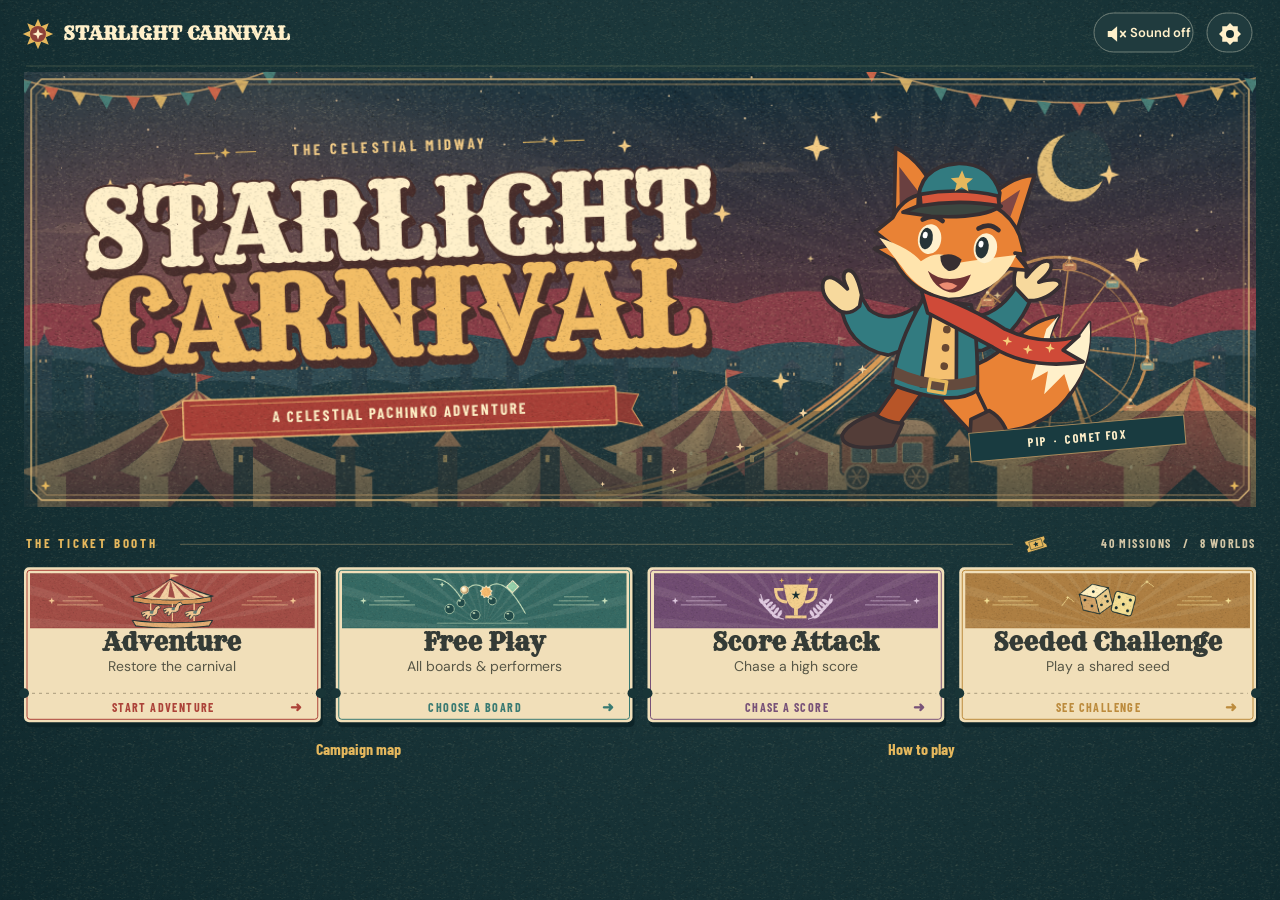
==== commit cb2fd3a4: "Bring the eight attractions to life and tune the full campaign" ====
--- a/play/index.html
+++ b/play/index.html
@@ -11,7 +11,10 @@
     <link rel="preconnect" href="https://fonts.googleapis.com" />
     <link
       href="https://fonts.googleapis.com/css2?family=Barlow+Condensed:wght@500;600;700;800&family=Rye&family=DM+Sans:wght@400;600;700&display=swap"
+      id="stage-fonts"
       rel="stylesheet"
+      media="print"
+      onload="this.media='all'"
     />
     <style>
       :root {
@@ -63,7 +66,9 @@
       id="stage"
       tabindex="0"
       aria-label="Starlight Carnival game"
+      aria-describedby="screen-description"
     ></canvas>
+    <div class="sr" id="screen-description"></div>
     <div class="sr" id="access"></div>
     <div
       class="sr"
@@ -325,9 +330,9 @@
           "Release two extra balls into the current shot.",
           "Give each ball one upward rescue above the drain.",
           "Light nearby pegs in an expanding circle.",
-          "Pierce the first six pegs of your next shot.",
-          "Grow a curved vine above the drain for this shot.",
-          "Link up to five suns. Strike one to light them all.",
+          "Your next pearl pierces six fresh pegs. Lit pegs rebound.",
+          "A vine saves this shot. Repeat bounces roll toward its tips.",
+          "Link the five nearest suns. Strike one to light them all.",
         ],
         pal = [
           ["#244952", "#893e48", "#d58446"],
@@ -381,6 +386,48 @@
         "Carnival Convergence",
         "The Last Lantern",
       ];
+      const missionCues = [
+        "Clear every orange sun before the pearls run out.",
+        "Follow a ribbon. The violet star changes places after each shot.",
+        "Bank off a side rail to reach the far tent roofs.",
+        "Aim past the post and into a side pocket.",
+        "Work across the marquee to bring its letters back to light.",
+        "Follow the crescent down. Catch the basket for another pearl.",
+        "Fall from one cloud to the next for a long-shot bonus.",
+        "Watch the pendulum swing before you release.",
+        "Send a pearl under either end of the silver arches.",
+        "Let the wheel bring a sun into your line of fire.",
+        "Aim between the brass tips as the clock hands turn.",
+        "The brass posts stay onstage. Use their rebound.",
+        "Hit a green diamond to send sparks into both engines.",
+        "Look for a path where two gear rims nearly meet.",
+        "Wait for the rotor to open a route into a corner.",
+        "Skim a row and let a bubble lift the pearl back.",
+        "Lead the moving bell of a jellyfish by a little.",
+        "Follow a coral branch down to the next fork.",
+        "The blue current bends your shot in the direction of its flow.",
+        "Pick a passing hull and follow its keel.",
+        "Strike a green diamond in the middle of a rosette.",
+        "Shoot through the gap as a brass gate slides away.",
+        "Choose a wing and work toward the mirror.",
+        "Watch the upper gate before aiming at the lower chamber.",
+        "Send a pearl through the crown and into its chamber.",
+        "Prime a meteor, then aim it through a stack of bricks.",
+        "Try a glancing shot down the side of a bell tower.",
+        "Bank off an anvil to cross from one lane to the next.",
+        "Follow the orange bridges between clusters.",
+        "Strike the gong and follow the pearl into the outer ring.",
+        "Follow the steps. A green diamond grows a vine below.",
+        "Enter the spiral through a gap between its arms.",
+        "Approach the sheltered suns from beside a mushroom cap.",
+        "Aim just ahead of a drifting cluster of fruit.",
+        "Use the gaps between turning petals to reach the heart.",
+        "Link the suns with a diamond, then strike any linked sun.",
+        "Watch which way each of the two currents bends your shot.",
+        "When the rings line up, thread the hands of the clock.",
+        "Choose a side lane while the centre gate is closed.",
+        "Clear the lantern one pane at a time to relight the carnival.",
+      ];
       const modes = [
         "Adventure",
         "Free Play",
@@ -392,6 +439,7 @@
           name: "Low",
           density: 0.3,
           dpr: 1,
+          pixels: 3e6,
           trail: 4,
           description: "Short trails and fewer sparks",
         },
@@ -399,6 +447,7 @@
           name: "Balanced",
           density: 0.65,
           dpr: 1.5,
+          pixels: 6e6,
           trail: 7,
           description: "Soft trails and moderate effects",
         },
@@ -406,16 +455,69 @@
           name: "High",
           density: 1,
           dpr: 2,
+          pixels: 10e6,
           trail: 10,
           description: "Full trails, sparks and pearl glow",
         },
       };
+      function rankedRuns(entries) {
+        const unique = new Map();
+        for (const r of entries) {
+          if (
+            !r ||
+            typeof r.id !== "string" ||
+            !r.id.length ||
+            r.id.length > 100 ||
+            !Number.isSafeInteger(r.score) ||
+            r.score < 0 ||
+            r.score > 1e9
+          )
+            continue;
+          if (r.id === "legacy") {
+            unique.set(r.id, {
+              id: r.id,
+              score: Math.max(unique.get(r.id)?.score || 0, r.score),
+            });
+            continue;
+          }
+          if (
+            !Number.isInteger(r.h) ||
+            r.h < 0 ||
+            r.h > 7 ||
+            !Number.isSafeInteger(r.shots) ||
+            r.shots < 1 ||
+            r.shots > 10000 ||
+            !Number.isInteger(r.chain) ||
+            r.chain < 0 ||
+            r.chain > 120 ||
+            typeof r.clear !== "boolean"
+          )
+            continue;
+          unique.set(r.id, {
+            id: r.id,
+            h: r.h,
+            score: r.score,
+            shots: r.shots,
+            chain: r.chain,
+            clear: r.clear,
+          });
+        }
+        return [...unique.values()]
+          .sort(
+            (a, b) =>
+              b.score - a.score ||
+              (a.shots ?? Infinity) - (b.shots ?? Infinity) ||
+              (a.id < b.id ? -1 : 1),
+          )
+          .slice(0, 5);
+      }
       function readSave() {
         let d = {
           stars: Array(40).fill(0),
           medals: Array(40).fill(0),
           best: Array(40).fill(0),
           attack: Array(40).fill(0),
+          ranks: range(40).map(() => []),
           sound: false,
           musicOn: true,
           effectsOn: true,
@@ -430,7 +532,14 @@
           let a = JSON.parse(localStorage.getItem("starlight.v1"));
           if (a)
             for (let k in d) {
-              if (Array.isArray(d[k]) && Array.isArray(a[k]))
+              if (k === "ranks") {
+                if (Array.isArray(a.ranks))
+                  d.ranks = d.ranks.map((_, n) =>
+                    Array.isArray(a.ranks[n])
+                      ? rankedRuns(a.ranks[n].slice(0, 10))
+                      : [],
+                  );
+              } else if (Array.isArray(d[k]) && Array.isArray(a[k]))
                 d[k] = d[k].map((_, i) =>
                   clamp(
                     Math.floor(Number(a[k][i])) || 0,
@@ -448,14 +557,87 @@
                 d[k] = typeof d[k] === "number" ? clamp(a[k], 0, 1) : a[k];
             }
         } catch {}
+        for (let n = 0; n < 40; n++) {
+          const top = d.ranks[n][0]?.score || 0;
+          if (d.attack[n] > top)
+            d.ranks[n] = rankedRuns([
+              ...d.ranks[n],
+              { id: "legacy", score: d.attack[n] },
+            ]);
+          if (d.attack[n] < top) d.attack[n] = top;
+        }
         return d;
       }
-      let save = readSave();
+      const preferenceKeys = [
+        "sound",
+        "musicOn",
+        "effectsOn",
+        "music",
+        "effects",
+        "quality",
+        "contrast",
+        "reduced",
+        "symbols",
+      ];
+      let save = readSave(),
+        savedPreferences = { ...save };
+      function combineProgress(other) {
+        for (let n = 0; n < titles.length; n++) {
+          const medals = savedMedals(save, n) | savedMedals(other, n);
+          save.medals[n] = medals;
+          save.stars[n] = medalCount(medals);
+          save.best[n] = Math.max(save.best[n], other.best[n]);
+          save.attack[n] = Math.max(save.attack[n], other.attack[n]);
+          if (save.ranks[n].length || other.ranks[n].length)
+            save.ranks[n] = rankedRuns([...other.ranks[n], ...save.ranks[n]]);
+        }
+      }
+      function mergeSave(other) {
+        combineProgress(other);
+        // A tab changing its music volume shouldn't undo a display preference
+        // or a medal earned in a second tab. Keep unsaved local adjustments.
+        for (const key of preferenceKeys) {
+          if (save[key] === savedPreferences[key]) save[key] = other[key];
+          savedPreferences[key] = other[key];
+        }
+      }
       function persist() {
         try {
+          mergeSave(readSave());
           localStorage.setItem("starlight.v1", JSON.stringify(save));
+          savedPreferences = { ...save };
         } catch {}
       }
+      window.addEventListener("storage", (event) => {
+        if (event.key === checkpointKey) {
+          intermissionTicket = resumeTicket();
+          return;
+        }
+        if (event.key !== "starlight.v1" || !event.newValue) return;
+        const other = readSave(),
+          quality = save.quality;
+        mergeSave(other);
+        intermissionTicket = resumeTicket();
+        if (save.quality !== quality) sizeCanvas();
+        if (ac) {
+          mixLevel("effects");
+          mixLevel("music");
+          if (!save.sound) suspendAudio();
+        }
+        // Concurrent completions can originate before either write was seen.
+        if (
+          save.medals.some(
+            (v, n) =>
+              v !== savedMedals(other, n) ||
+              save.best[n] > other.best[n] ||
+              save.attack[n] > other.attack[n] ||
+              save.ranks[n].some(
+                (row) => !other.ranks[n].some((theirs) => theirs.id === row.id),
+              ),
+          )
+        )
+          persist();
+      });
       function unlocked() {
         let i = save.stars.findIndex((v) => !v);
         return i < 0 ? 39 : i;
@@ -632,7 +814,7 @@
         });
       }
       // Layered hand-drawn carnival cast. Local space runs from hat (-110) to boots (+84).
-      function actor(i, x, y, s, pose = 0, reaction = -1) {
+      function actor(i, x, y, s, pose = 0, reaction = -1, gaze = 0) {
         local(x, y, s, () => {
           c.lineJoin = "round";
           c.lineCap = "round";
@@ -696,26 +878,92 @@
                   : "M10 22Q83 -79 83 -22Q91 12 55 23Q88 54 58 57Q29 55 10 30Z",
                 i === 4 ? "#97749b" : "#c9ad85",
               );
-              star(54, 0, 9, 4, cream);
+              if (i === 4) {
+                path(
+                  "M16 20Q43 -9 79 -42M25 21Q54 0 83 7M34 18Q43 15 51 23",
+                  null,
+                  "#6a537e",
+                  1.6,
+                );
+                star(57, -12, 4, 4, "#e7c591");
+              } else {
+                path(
+                  "M14 20Q40 1 69 -28M20 28Q49 19 72 26",
+                  null,
+                  "#a28a70",
+                  1.2,
+                );
+                oval(58, -12, 9, 6, "#797991", "#edd8a8", 1.5);
+                oval(58, -12, 3.4, 3.3, "#4d576f");
+                for (let k = 0; k < 3; k++)
+                  oval(49 + k * 9, 37 - k * 4, 2.1, 1.6, "#6b7185");
+              }
               c.restore();
             }
-          d("M-19 36L-5 41L-19 69L-34 67Z", shade);
-          d(
-            "M-33 61Q-25 65 -15 64L-19 78Q-48 87 -50 77Q-48 69 -33 61Z",
-            "#533d38",
-          );
-          d("M8 32L24 35L38 55L28 64L6 47Z", fur);
-          d("M25 55L35 48Q46 52 50 65L47 70Q35 69 26 64Z", "#65463a");
+          if (i === 1 || i === 5) {
+            // Broad boots and a level stance carry the mechanic and strongman.
+            for (const side of [-1, 1])
+              local(side * 16, 39, 1, () => {
+                d("M-9 -5L9 -5L11 27L-9 28Z", i === 5 ? "#9e865e" : "#5d677e");
+                if (i === 5) {
+                  oval(0, 11, 8, 5, "#bfa070", edge, 1.1);
+                  line(-6, 12, 6, 12, "#756847", 1);
+                }
+                d(
+                  side < 0
+                    ? "M-10 22Q-16 24 -19 32Q-22 37 -14 38L12 37V23Z"
+                    : "M-9 23V37H16Q24 36 19 30Q15 24 9 22Z",
+                  i === 5 ? "#78634e" : "#594955",
+                );
+              });
+          } else if (i === 6 || i === 7) {
+            for (const side of [-1, 1])
+              local(side * 13, 39, 1, () => {
+                d("M-6 0L7 0L5 26L-4 29Z", i === 6 ? "#ad8167" : "#abb5ba");
+                d(
+                  side < 0
+                    ? "M-5 23L6 22L7 32Q-3 41 -14 35Q-17 30 -5 28Z"
+                    : "M-5 23L7 22L11 28Q19 32 16 36Q4 39 -6 33Z",
+                  i === 6 ? "#526c4f" : "#69758e",
+                );
+              });
+          } else {
+            d("M-19 36L-5 41L-19 69L-34 67Z", shade);
+            d(
+              "M-33 61Q-25 65 -15 64L-19 78Q-48 87 -50 77Q-48 69 -33 61Z",
+              "#533d38",
+            );
+            d("M8 32L24 35L38 55L28 64L6 47Z", fur);
+            d("M25 55L35 48Q46 52 50 65L47 70Q35 69 26 64Z", "#65463a");
+          }
+          c.save();
+          c.translate(-16, -4);
+          const reach = [0, -0.66, 0.37, 0.21, 0.95, -0.72, -0.37, -0.8][i];
+          c.rotate(reach + pose * 0.035);
+          c.translate(16, 4);
           d("M-19 -6Q-33 7 -46 0L-54 -9L-64 -2Q-56 25 -30 25L-14 16Z", coat);
           d(
             "M-52 -8Q-59 -25 -64 -20Q-66 -17 -61 -10Q-74 -19 -76 -12Q-77 -3 -65 3Q-58 7 -52 -1Z",
             "#f7d99d",
           );
-          d("M11 -5Q30 -7 39 -28L49 -23Q44 1 25 13L12 15Z", coat);
-          d(
-            "M38 -28Q35 -38 40 -43Q43 -45 44 -35Q52 -49 57 -46Q60 -42 52 -33Q65 -39 65 -33Q58 -22 47 -21Z",
-            "#f7d99d",
-          );
+          if (i === 2)
+            for (const [px, py] of [
+              [-73, -12],
+              [-64, -19],
+              [-70, -7],
+            ])
+              oval(px, py, 2.3, 2.3, "#b7d598", edge, 0.8);
+          c.restore();
+          if (i === 7) {
+            d("M13 -5Q28 -6 32 6Q33 18 18 21L10 12Q19 12 20 8L12 7Z", coat);
+            oval(13, 16, 9, 6, "#e9d4ad", edge, 1.3);
+          } else {
+            d("M11 -5Q30 -7 39 -28L49 -23Q44 1 25 13L12 15Z", coat);
+            d(
+              "M38 -28Q35 -38 40 -43Q43 -45 44 -35Q52 -49 57 -46Q60 -42 52 -33Q65 -39 65 -33Q58 -22 47 -21Z",
+              "#f7d99d",
+            );
+          }
           d("M-15 -12L14 -13Q21 4 26 37Q13 50 -25 42Q-27 19 -15 -12Z", coat);
           d("M-9 -8L6 -8L13 36L-8 40Z", "#f5c171");
           for (let j = 0; j < 3; j++)
@@ -737,6 +985,21 @@
             star(0, 2, 5, 5, gold);
           } else {
             path("M-18 -11Q0 -4 17 -13L16 -5Q0 2 -18 -3Z", shade);
+          }
+          if (i === 3) {
+            d("M-18 -3Q0 4 18 -4L20 7Q0 16 -21 8Z", "#e9ca97", edge, 1.2);
+            path("M-17 3q6 -4 12 0t12 0t10 -1", null, "#408b87", 2);
+            d("M14 29L30 28L26 37L33 47L21 44L16 36Z", "#cb7064", edge, 1.2);
+          }
+          if (i === 4)
+            d(
+              "M-21 25L-34 56L-9 48L1 55L12 47L27 49L20 26Q0 38 -21 25Z",
+              "#594569",
+            );
+          if (i === 6) {
+            d("M-17 9Q-1 13 16 7L26 49Q-1 59 -28 47Z", "#749665", edge, 1.5);
+            path("M-21 43Q0 51 20 43", null, "#d7bd88", 1.3);
+            d("M-9 22L9 21L8 31Q1 37 -8 31Z", "#496d52", edge, 1);
           }
           // ears and face
           if ([0, 4].includes(i)) {
@@ -781,23 +1044,59 @@
           for (let e of [-1, 1]) {
             let X = e * 17;
             oval(X, -48, 7, 9, "#fff1ce");
-            oval(X - 2, -48, 3.9, 6.5, "#273437");
-            oval(X - 3, -50, 1.5, 2, "#fff");
+            oval(X - 2 + gaze, -48, 3.9, 6.5, "#273437");
+            oval(X - 3 + gaze, -50, 1.5, 2, "#fff");
             path("M" + (X - 6) + " -59q6 -5 12 -1", null, edge, 2.8);
           }
-          d("M-9 -39Q-3 -43 4 -39Q3 -31 -3 -31Q-8 -33 -9 -39Z", edge, null);
-          d(
-            "M-15 -29Q-4 -22 11 -31Q7 -14 -6 -20Q-11 -22 -15 -29Z",
-            "#6e3434",
-            null,
-          );
-          path("M-7 -22Q-2 -26 4 -23Q-1 -17 -7 -22Z", "#ed8d72");
+          if (i === 2) {
+            oval(-5, -35, 1.5, 1.1, edge);
+            oval(3, -35, 1.4, 1.1, edge);
+            path("M-24 -29Q-10 -17 12 -29", null, edge, 2);
+            d("M-7 -24Q0 -20 8 -27Q5 -17 -4 -19Z", "#b56251", edge, 1.3);
+          } else if (i === 7) {
+            path("M-8 -32Q-3 -26 3 -32", null, "#706268", 1.7);
+            path("M-14 -24Q-3 -18 10 -26", null, "#72585a", 1.6);
+          } else {
+            if (i === 1 || i === 3) {
+              oval(-8, -35, 11, 7, "#f1d3a4");
+              oval(5, -35, 10, 7, "#f1d3a4");
+            }
+            d("M-9 -39Q-3 -43 4 -39Q3 -31 -3 -31Q-8 -33 -9 -39Z", edge, null);
+            d(
+              i === 1 || i === 5
+                ? "M-14 -29Q-4 -22 9 -28Q4 -18 -6 -21Q-11 -23 -14 -29Z"
+                : "M-15 -29Q-4 -22 11 -31Q7 -14 -6 -20Q-11 -22 -15 -29Z",
+              "#6e3434",
+              null,
+            );
+            if (i === 4) d("M4 -26l5 -3l-3 7Z", "#fff3c7", null);
+            else path("M-7 -22Q-2 -26 4 -23Q-1 -17 -7 -22Z", "#ed8d72");
+          }
           if (reaction === 1 || reaction === 4) {
             oval(-3, -25, 15, 8, "#ffe4ad");
             if (reaction === 1) oval(-2, -27, 4, 5, edge);
             else path("M-11 -24Q-4 -32 6 -27", null, edge, 2.6);
           }
-          if (i === 0 || i === 1) {
+          if (i === 1) {
+            // A rolled kerchief, brass headlamp and carpenter's pencil.
+            d(
+              "M-41 -65Q-25 -87 0 -85Q25 -84 37 -68L33 -63Q-6 -74 -37 -61Z",
+              "#657187",
+              edge,
+              1.7,
+            );
+            d(
+              "M-31 -70L-46 -75L-45 -62L-36 -65L-44 -56L-31 -61Z",
+              "#a78b92",
+              edge,
+              1.1,
+            );
+            oval(5, -76, 10, 9, "#8d795b", edge, 1.7);
+            oval(5, -77, 7, 6, "#edcb86", "#f5df9c", 1.1);
+            oval(3, -79, 2.6, 1.6, "#fff4c3");
+            path("M30 -57l9 -21", null, "#d7ae64", 3);
+            path("M39 -78l2 -5", null, "#614b42", 1.7);
+          } else if (i === 0) {
             c.save();
             c.translate(-3, -75);
             c.rotate(-0.14);
@@ -827,6 +1126,16 @@
             );
             oval(-12, -88, 8, 4, cream);
             oval(20, -82, 6, 4, cream);
+            path("M-42 -65Q-9 -68 36 -72", null, "#ebad86", 2);
+            for (const x of [-32, -20, -8, 6, 20])
+              line(
+                x,
+                -65 - Math.max(0, x) * 0.1,
+                x + 3,
+                -62 - Math.max(0, x) * 0.1,
+                "#965f56",
+                1,
+              );
           } else if (i === 7) {
             path(
               "M-10 -73Q-18 -100 -31 -101M11 -73Q17 -102 29 -108",
@@ -836,8 +1145,30 @@
             );
             star(-31, -101, 5);
             star(29, -108, 5);
+            for (const k of [0, 1, 2]) {
+              path(
+                "M" +
+                  (-19 - k * 3) +
+                  " " +
+                  (-89 - k * 4) +
+                  "l-6 -1M" +
+                  (18 + k * 3) +
+                  " " +
+                  (-92 - k * 4) +
+                  "l6 -2",
+                null,
+                "#ccaf81",
+                1.6,
+              );
+            }
           } else {
-            star(24, -65, 10, 5, gold);
+            d(
+              "M11 -72Q21 -82 28 -79Q25 -70 15 -67Q31 -76 35 -70Q30 -65 18 -64Z",
+              "#b8786e",
+              edge,
+              1.1,
+            );
+            oval(14, -68, 3, 3, "#e7c27b", edge, 1);
           }
           // Signature props are cut from the same ink-and-paper palette as the midway.
           if (i === 1) {
@@ -918,13 +1249,13 @@
         launch = { x: 300, y: 35 },
         DT = 1 / 120;
       const assignments = [
-        [[0, 14, 17, 22, 31, 38, 39], [12], []],
+        [[0, 3, 6, 14, 17, 22, 28], [12], []],
         [[5, 8, 17, 18, 19, 25, 26, 29, 30], [16, 22], [37]],
-        [[4, 13, 15, 17, 26, 30, 37, 39, 40, 41], [28, 36], [11]],
+        [[0, 6, 13, 15, 17, 20, 25, 30, 41], [28, 36], [11]],
         [[3, 5, 14, 19, 20, 31, 32, 34], [4, 23], [11]],
         [[0, 1, 2, 4, 10, 11, 12, 24, 36, 39], [3, 32], [8]],
         [[10, 16, 18, 20, 24, 25], [3, 12], [1]],
-        [[5, 9, 13, 15, 22, 24, 27, 28], [19, 26], [6]],
+        [[3, 9, 13, 15, 18, 24, 27, 33], [19, 26], [6]],
         [[7, 14, 22, 24, 26, 27, 30], [8, 13], [20]],
         [[0, 2, 7, 8, 19, 27, 28, 31], [23, 34], [22]],
         [[0, 6, 7, 9, 11, 18, 23, 25, 37, 40], [5, 38], [22]],
@@ -945,16 +1276,16 @@
         [[1, 3, 5, 18, 21, 27, 32, 33, 35], [6, 20], [37]],
         [[15, 17, 19, 21, 23, 27, 29, 33, 34, 37, 45], [32, 40], [43]],
         [[2, 9, 12, 17, 21, 25, 27, 31, 33, 42], [7, 16], [14]],
-        [[7, 13, 21, 24, 26, 29, 30, 33], [6, 17], [11]],
+        [[2, 5, 10, 13, 18, 21, 24, 31], [6, 17], [11]],
         [
           [7, 8, 10, 11, 16, 18, 21, 22, 23, 24, 25, 26, 27, 28, 36],
           [4, 33],
           [37],
         ],
         [[4, 5, 9, 14, 15, 20, 21, 33, 34, 41], [24, 29], [23]],
-        [[0, 1, 2, 19, 21, 22, 23], [6, 25], [24]],
+        [[2, 3, 9, 15, 19, 21, 23], [6, 25], [24]],
         [[1, 8, 12, 21, 26, 31, 33, 35, 36, 40, 47], [20, 22], [30]],
-        [[1, 5, 12, 13, 14, 18, 21], [11, 22], [24]],
+        [[1, 4, 10, 13, 18, 21, 26], [11, 22], [24]],
         [[3, 6, 9, 11, 15, 16, 21, 28, 33, 34], [19, 31], [18]],
         [[0, 2, 3, 11, 21, 25, 32, 33, 34], [23, 36], [8]],
         [[3, 8, 10, 16, 19], [0, 4], [5]],
@@ -963,12 +1294,17 @@
         [[1, 2, 8, 21, 22, 25, 29, 34, 38], [19, 20], [33]],
         [[0, 2, 6, 11, 17, 21, 24, 28, 36, 41, 43, 53], [14, 51], [49]],
       ];
+      // Keep round-off from different math libraries out of long rebound chains.
+      // A millionth of a stage unit is far smaller than a rendered pixel.
+      const physicsUnit = (value) => Math.round(value * 1e6) / 1e6;
       function board(n, challengeSeed = null) {
         let p = [],
           o = [],
           zones = [],
           mot = null;
         const put = (x, y, type = "b", brick = false) => {
+          x = physicsUnit(x);
+          y = physicsUnit(y);
           let q = {
             id: p.length,
             x,
@@ -997,7 +1333,7 @@
             arc(x, y, rx, ry, off, off + (TAU * (num - 1)) / num, num),
           cluster = (x, y) => {
             put(x, y);
-            ring(x, y, 36, 32, 6);
+            ring(x, y, 40, 39, 6);
           },
           obs = (x, y, r, hx = 0, hy = 0, m = null) =>
             o.push({ x, y, bx: x, by: y, r, hx, hy, mot: m, perm: true }),
@@ -1076,7 +1412,13 @@
               cluster(x, y);
             break;
           case 7:
-            obs(300, 345, 25, 0, 0, slide(102, 6, 0.86));
+            obs(300, 359, 25, 0, 0, {
+              pivotX: 300,
+              pivotY: 57,
+              length: 302,
+              amplitude: 0.362,
+              speed: 0.86,
+            });
             for (let j = 0; j < 3; j++)
               row(72 + j * 29, 140 + j * 132, 57, 5, 8 - j);
             arc(300, 474, 210, 66, 0, pi, 10);
@@ -1181,8 +1523,8 @@
           case 18:
             zone(300, 328, 166, 1);
             for (let j = 0; j < 33; j++) {
-              let a = j * 0.316,
-                r = 63 + j * 5.2;
+              let a = j * 0.345,
+                r = 85 + j * 4.4;
               put(300 + r * Math.cos(a), 328 + r * Math.sin(a));
             }
             break;
@@ -1194,8 +1536,8 @@
             ]) {
               mot = slide(33, 5, 0.47, z);
               row(x - 72, y, 36, 0, 5);
-              row(x - 48, y + 29, 32, 0, 4);
-              row(x, y - 29, 0, -30, 3);
+              row(x - 57, y + 36, 38, 0, 4);
+              row(x, y - 36, 0, -37, 3);
             }
             break;
           case 20:
@@ -1215,7 +1557,7 @@
               [195, 445, pi / 2],
             ]) {
               gate(x, y, 52, z);
-              arc(x, y + 65, 81, 51, 0, pi, 8);
+              arc(x, y + 65, 94, 55, 0, pi, 8);
               row(x - 57, y + 33, 38, 0, 4);
             }
             break;
@@ -1250,7 +1592,7 @@
             break;
           case 25:
             for (let j = 0; j < 6; j++)
-              row(85 + (j % 2) * 26, 170 + j * 57, 54, 0, 8, true);
+              row(61 + (j % 2) * 28, 170 + j * 60, 60, j % 2 ? 1 : -1, 8, true);
             break;
           case 26:
             for (let k = 0; k < 5; k++)
@@ -1271,7 +1613,9 @@
               obs(x, y, 10, 38);
               obs(x, y + 19, 12, 8);
             }
-            for (let x of [90, 300, 511]) row(x, 150, 0, 44, 9);
+            for (let x of [90, 300, 511])
+              for (let i = 0; i < 9; i++)
+                put(x + (i % 2 ? 13 : -9), 150 + i * 44);
             row(149, 540, 54, 0, 7);
             break;
           case 28:
@@ -1291,13 +1635,13 @@
             break;
           case 30:
             for (let j = 0; j < 7; j++)
-              row(52 + j * 66, 168 + j * 48, 22, 0, 3);
+              row(57 + j * 65, 168 + j * 48, 26, 0, 3);
             row(74, 526, 52, 0, 9);
             break;
           case 31:
             for (let j = 0; j < 49; j++) {
-              let a = j * 0.31,
-                r = 67 + j * 3.65;
+              let a = j * 0.356,
+                r = 92 + j * 3.13;
               put(300 + Math.cos(a) * r, 321 + Math.sin(a) * r);
             }
             break;
@@ -1308,7 +1652,7 @@
               [255, 403],
             ]) {
               obs(x, y, 18, 32);
-              arc(x, y + 54, 83, 53, 0, pi, 9);
+              arc(x, y + 54, 102, 57, 0, pi, 9);
               put(x, y + 35);
             }
             break;
@@ -1321,14 +1665,14 @@
               [116, 472, 3],
             ]) {
               mot = slide(29, 9, 0.47, z);
-              ring(x, y, 47, 53, 9);
+              ring(x, y, 55, 57, 9);
             }
             break;
           case 34:
             for (let [x, y, z] of [
               [170, 209, 0.25],
               [414, 234, -0.34],
-              [289, 458, 0.45],
+              [289, 468, 0.45],
             ]) {
               mot = rot(x, y, z);
               for (let j = 0; j < 10; j++) {
@@ -1376,7 +1720,7 @@
               mot = slide(20, 12, 0.55, d);
               cluster(300 + d * 155, 234);
               mot = null;
-              arc(300 + d * 157, 388, 76, 95, 0, pi, 8);
+              arc(300 + d * 157, 388, 89, 90, 0, pi, 8);
             }
             row(120, 530, 45, 0, 9);
             break;
@@ -1411,53 +1755,67 @@
         ids.forEach((group, i) =>
           group.forEach((id) => (p[id].type = ["o", "g", "s"][i])),
         );
+        for (const q of [...p, ...o]) if (q.mot) moveObj(q, 0);
         return { p, o, zones };
       }
+      // Initial sightlines are part of the authored board, including in seeded play.
+      const openingAngles = [
+        -0.067, 0.205, -0.42, 0.43, -0.295, 0.23, -0.495, 0.63, -0.195, 0.53,
+        -0.345, 0.405, -0.62, -0.27, -1.12, 0.405, -0.17, 0.205, -0.595, 0.43,
+        -0.92, -0.195, 0.13, 0.505, -0.395, 0.19, -0.37, 0.205, -0.195, 0.28,
+        -0.57, 0.28, -0.37, 0.705, -0.345, 0.83, 0.155, -0.095, -0.67, 0.755,
+      ];
       const ballsStart = [
           10, 10, 10, 10, 11, 10, 10, 10, 10, 12, 10, 10, 10, 11, 10, 10, 11,
           10, 10, 11, 10, 10, 10, 10, 11, 12, 10, 10, 11, 12, 10, 12, 10, 10,
           11, 10, 11, 10, 12, 12,
         ],
-        goals = [
+        legacyGoals = [
           3200, 4800, 4200, 4200, 5400, 3800, 4300, 4000, 4200, 5200, 4200,
           4500, 4200, 5400, 4000, 4400, 5300, 5800, 4200, 4800, 6800, 4800,
           5300, 4300, 4900, 6200, 5800, 4600, 6400, 6000, 4200, 6000, 4700,
           5400, 4800, 3500, 5600, 4000, 5700, 6200,
+        ],
+        goals = [
+          9500, 11750, 13250, 11000, 16750, 7750, 15250, 11500, 14000, 13000,
+          12250, 9500, 14500, 15250, 10750, 12500, 15250, 19500, 15250, 14250,
+          16750, 11750, 14250, 11750, 15250, 14500, 14750, 11750, 13000, 15250,
+          10250, 14750, 11250, 15500, 11000, 8000, 12250, 9500, 12500, 15750,
         ];
       // Each board has an independent optional performance objective.
       const optional = [
         ["spare", 2],
-        ["chain", 6],
+        ["ribbon", 4],
         ["bank", 1],
         ["catch", 1],
         ["chain", 7],
         ["catch", 1],
         ["distance", 2],
-        ["spare", 2],
+        ["pendulum", 1],
         ["chain", 5],
         ["catch", 2],
         ["bank", 1],
         ["chain", 6],
-        ["chain", 8],
+        ["engines", 2],
         ["distance", 2],
         ["spare", 2],
         ["catch", 1],
         ["distance", 2],
         ["chain", 8],
         ["bank", 1],
-        ["spare", 3],
+        ["boats", 2],
         ["chain", 8],
         ["bank", 1],
         ["spare", 3],
         ["catch", 1],
-        ["chain", 7],
+        ["crown", 2],
         ["chain", 7],
         ["distance", 2],
         ["bank", 2],
         ["chain", 9],
-        ["spare", 3],
+        ["gong", 2],
         ["spare", 2],
-        ["chain", 8],
+        ["spiral", 3],
         ["catch", 1],
         ["distance", 2],
         ["chain", 7],
@@ -1465,11 +1823,19 @@
         ["catch", 1],
         ["spare", 3],
         ["bank", 2],
-        ["chain", 8],
+        ["panes", 2],
       ];
       function objective(n) {
         let [kind, v] = optional[n];
         return {
+          ribbon: "Light 4 pegs on one ribbon in a shot",
+          pendulum: "Bounce off the pendulum into a sun",
+          engines: "Light both engines in one shot",
+          boats: "Light two boats in one shot",
+          crown: "Light the crown and its vault in one shot",
+          gong: "Ring the gong twice in one shot",
+          spiral: "Light all 3 spiral turns in one shot",
+          panes: "Light suns in 2 panes in one shot",
           spare: "Finish with " + v + " spare balls",
           chain: "Hit " + v + " pegs in one shot",
           bank: "Make " + v + " wall bank" + (v > 1 ? "s" : ""),
@@ -1479,25 +1845,66 @@
       }
       function objectiveValue(g) {
         const [kind] = optional[g.n];
-        return {
-          spare: g.stock,
-          chain: g.bestChain,
-          bank: g.banks,
-          catch: g.catches,
-          distance: g.distant,
-        }[kind];
+        return (
+          {
+            spare: g.stock,
+            chain: g.bestChain,
+            bank: g.banks,
+            catch: g.catches,
+            distance: g.distant,
+          }[kind] ?? g.bestFormation
+        );
+      }
+      function markFormation(g, group, countInGroup = false) {
+        const marks = (g.shotFormation ??= []);
+        marks[group] = (marks[group] || 0) + 1;
+        const lit = countInGroup ? marks[group] : marks.filter(Boolean).length;
+        g.bestFormation = Math.max(
+          g.bestFormation,
+          Math.min(lit, optional[g.n][1]),
+        );
+      }
+      function formationHit(g, peg, ball) {
+        switch (g.n) {
+          case 1:
+            if (peg.id < 34) markFormation(g, Math.floor(peg.id / 17), true);
+            break;
+          case 7:
+            if (ball?.touchedPendulum && peg.type === "o") markFormation(g, 0);
+            break;
+          case 12:
+            markFormation(g, Math.floor(peg.id / 22));
+            break;
+          case 19:
+            markFormation(g, Math.floor(peg.id / 12));
+            break;
+          case 24:
+            markFormation(g, peg.id < 17 ? 0 : 1);
+            break;
+          case 31:
+            markFormation(g, Math.min(2, Math.floor(peg.id / 17)));
+            break;
+          case 39:
+            if (peg.type === "o")
+              markFormation(g, clamp(Math.floor((peg.by - 95) / 155), 0, 2));
+            break;
+        }
       }
       function goalMet(g) {
+        if (g.unlimited && optional[g.n][0] === "spare") return false;
         return objectiveValue(g) >= optional[g.n][1];
       }
-      function missionMedals(n) {
-        const count = save.stars[n];
+      function savedMedals(data, n) {
+        const count = data.stars[n];
         if (!count) return 0;
         if (count === 3) return 7;
-        let mask = (save.medals[n] & 7) | 1;
-        if (save.best[n] >= goals[n]) mask |= 2;
-        if (count === 2 && mask === 1) mask |= 4;
-        return mask;
+        const explicit = (data.medals[n] & 7) | 1;
+        if (medalCount(explicit) >= count) return explicit;
+        // Old tickets stored a star count and a best score without identifying the ribbon.
+        return explicit | (data.best[n] >= legacyGoals[n] ? 2 : 4);
+      }
+      function missionMedals(n) {
+        return savedMedals(save, n);
       }
       function runMedals(g) {
         return g.final
@@ -1515,6 +1922,7 @@
         pendingResume = null,
         meterChannels = [],
         voices = [],
+        pendingNotes = [],
         quiet = false;
       function wake() {
         if (!save.sound || quiet || document.hidden) return;
@@ -1522,7 +1930,7 @@
           if (!ac) {
             ac = new AudioContext();
             mixBus = ac.createGain();
-            mixBus.gain.value = 0.85;
+            mixBus.gain.value = 1.12;
             channelBus = {};
             for (const key of ["music", "effects"]) {
               const gain = ac.createGain();
@@ -1558,7 +1966,7 @@
           if (wantsAudio && pendingResume) return pendingResume;
           if (wantsAudio && ac.state === "running") return Promise.resolve();
           wantsAudio = true;
-          mixBus.gain.setTargetAtTime(0.85, ac.currentTime, 0.008);
+          mixBus.gain.setTargetAtTime(1.12, ac.currentTime, 0.008);
           const resumed = ac.resume().catch(() => {});
           pendingResume = resumed;
           resumed.then(() => {
@@ -1596,11 +2004,38 @@
           return;
         const channel = mus ? "music" : "effects";
         if (!save[channel + "On"] || save[channel] <= 0) return;
-        let now = ac.currentTime,
-          t = now + delay,
-          a = v;
-        if (a <= 0) return;
-        let voice = voices.find((v) => v.end <= now);
+        const when = ac.currentTime + delay;
+        if (delay > 0.085) {
+          if (pendingNotes.length < 64) {
+            pendingNotes.push({
+              m,
+              d,
+              type,
+              v,
+              when,
+              channel,
+              pan,
+              audition: schedulingPreview,
+            });
+            pendingNotes.sort((a, b) => a.when - b.when);
+          }
+          return;
+        }
+        soundVoice(m, d, type, v, when, channel, pan, schedulingPreview);
+      }
+      function soundVoice(m, d, type, a, when, channel, pan, audition) {
+        const now = ac.currentTime,
+          t = Math.max(when, now);
+        if (a <= 0 || !save[channel + "On"] || !save[channel]) return;
+        let voice =
+          voices.find((v) => v.end <= now) ||
+          voices.find(
+            (v) =>
+              v.end <= t &&
+              v.channel === channel &&
+              v.o.type === type &&
+              v.audition === audition,
+          );
         if (!voice) {
           if (voices.length >= 20) return;
           let o = ac.createOscillator(),
@@ -1620,16 +2055,46 @@
           voice.channel = channel;
         }
         voice.stereo?.pan.setValueAtTime(pan, t);
-        voice.audition = schedulingPreview;
+        voice.audition = audition;
         let { o, g } = voice;
         o.type = type;
         o.frequency.setValueAtTime(440 * 2 ** ((m - 69) / 12), t);
         g.gain.cancelScheduledValues(t);
         g.gain.setValueAtTime(0.0001, t);
         g.gain.exponentialRampToValueAtTime(Math.max(0.00011, a), t + 0.009);
+        g.gain.exponentialRampToValueAtTime(
+          Math.max(0.00011, a * 0.42),
+          t + Math.max(0.012, d * 0.27),
+        );
         g.gain.exponentialRampToValueAtTime(0.0001, t + d);
         g.gain.setValueAtTime(0, t + d + 0.005);
         voice.end = t + d + 0.01;
+      }
+      function playPendingNotes() {
+        if (
+          !pendingNotes.length ||
+          !ac ||
+          !wantsAudio ||
+          !save.sound ||
+          ac.state !== "running"
+        )
+          return;
+        const now = ac.currentTime;
+        while (pendingNotes[0]?.when <= now + 0.085) {
+          const n = pendingNotes.shift();
+          // After a dropped frame, keep the beat rather than replaying old notes in a burst.
+          if (n.when > now - 0.12)
+            soundVoice(
+              n.m,
+              n.d,
+              n.type,
+              n.v,
+              n.when,
+              n.channel,
+              n.pan,
+              n.audition,
+            );
+        }
       }
       function tune(seq, mus = false) {
         seq.forEach((m, i) => note(m, 0.34, "triangle", 0.14, i * 0.098, mus));
@@ -1645,12 +2110,138 @@
         [19, 24, 23, 19, 21, 16, 14, 12],
       ];
       const worldRoots = [48, 50, 45, 53, 46, 43, 50, 48];
+      // Original signatures. Each pair is a scale interval and an entrance in eighth-beats.
+      const characterPhrases = [
+        [
+          [0, 0],
+          [4, 0.5],
+          [7, 1],
+          [12, 2.5],
+        ],
+        [
+          [7, 0],
+          [4, 1.5],
+          [2, 2.5],
+          [0, 4],
+        ],
+        [
+          [0, 0],
+          [12, 0.5],
+          [7, 1.5],
+          [14, 2],
+          [12, 3.5],
+        ],
+        [
+          [2, 0],
+          [7, 1],
+          [9, 2],
+          [7, 3.5],
+        ],
+        [
+          [0, 0],
+          [3, 1],
+          [10, 2.5],
+          [7, 4],
+        ],
+        [
+          [0, 0],
+          [7, 2],
+          [4, 3],
+          [12, 4.5],
+        ],
+        [
+          [4, 0],
+          [7, 0.75],
+          [12, 2],
+          [9, 3.5],
+        ],
+        [
+          [12, 0],
+          [7, 1.5],
+          [14, 3],
+          [19, 4.5],
+        ],
+      ];
+      function performerPhrase(g) {
+        const root = worldRoots[Math.floor(g.n / 5)] + (g.h === 5 ? 0 : 12);
+        const voice = [1, 3, 7].includes(g.h) ? "sine" : "triangle";
+        for (const [interval, beat] of characterPhrases[g.h]) {
+          note(
+            root + interval,
+            g.h === 2 ? 0.11 : 0.3,
+            voice,
+            0.12,
+            beat * 0.095,
+            false,
+            (g.h - 3.5) * 0.085,
+          );
+        }
+        if (g.h === 1 || g.h === 5) note(root - 12, 0.45, "sine", 0.1);
+      }
+      function finaleOverture(g) {
+        const world = Math.floor(g.n / 5),
+          root = worldRoots[world];
+        g.finaleMusicAt = g.musicTime ?? g.time;
+        for (const [degree, delay] of [
+          [0, 0],
+          [4, 0.115],
+          [7, 0.23],
+          [12, 0.42],
+          [11, 0.58],
+          [14, 0.75],
+          [19, 0.95],
+        ]) {
+          note(
+            root + 12 + degree,
+            0.34,
+            world % 2 ? "sine" : "triangle",
+            0.135,
+            delay,
+            true,
+          );
+        }
+        note(root, 0.6, "sine", 0.12, 0, true);
+        note(root + 7, 0.64, "sine", 0.1, 0.58, true);
+      }
+      function curtainChord(g) {
+        const root = worldRoots[Math.floor(g.n / 5)];
+        for (const [degree, delay] of [
+          [0, 0],
+          [7, 0.035],
+          [12, 0.085],
+          [16, 0.13],
+          [24, 0.22],
+        ])
+          note(
+            root + degree,
+            g.n % 5 === 4 ? 0.9 : 0.55,
+            degree < 12 ? "sine" : "triangle",
+            degree < 12 ? 0.12 : 0.065,
+            delay,
+            true,
+            degree / 60 - 0.18,
+          );
+        if (g.n % 5 === 4) {
+          for (const [degree, beat] of characterPhrases[Math.floor(g.n / 5)])
+            note(
+              root + 12 + degree,
+              0.32,
+              "sine",
+              0.09,
+              0.55 + beat * 0.13,
+              true,
+            );
+        }
+      }
       const menuMusic = { time: 0, n: 0, musicBeat: -1 };
       let previewUntil = 0,
         previewChannel = "",
         schedulingPreview = false,
         previewRequest = 0;
       function clearVoices(onlyPreview = false) {
+        pendingNotes = onlyPreview
+          ? pendingNotes.filter((n) => !n.audition)
+          : [];
         if (!ac) return;
         const t = ac.currentTime;
         for (const v of voices) {
@@ -1676,9 +2267,10 @@
         gain.cancelScheduledValues(t);
         gain.setTargetAtTime(save[key + "On"] ? save[key] : 0, t, 0.012);
       }
-      function pegNote(chain, type, x, delay = 0) {
-        const scale = [60, 64, 67, 69, 72, 76, 79, 81];
-        const pitch = scale[(chain - 1) % 8] + (chain > 8 ? 5 : 0);
+      function pegNote(chain, type, x, delay = 0, world = 0) {
+        const scale = [0, 4, 7, 9, 12, 16, 19, 21];
+        const pitch =
+          worldRoots[world] + 12 + scale[(chain - 1) % 8] + (chain > 8 ? 5 : 0);
         const pan = clamp((x / BV) * 2 - 1, -1, 1) * 0.64;
         note(pitch, 0.19, "triangle", 0.1, delay, false, pan);
         if (type === "o" || type === "s")
@@ -1747,9 +2339,30 @@
         [7, 11, 14, 17, 14, 11],
       ];
       function musicStep(g) {
-        if (!save.sound || !save.musicOn || save.music === 0 || g.final) return;
+        if (!save.sound || !save.musicOn || save.music === 0) return;
+        if (g.final) {
+          const elapsed =
+            (g.musicTime ?? g.time) - (g.finaleMusicAt ?? 0) - 1.12;
+          const pulse = Math.floor(elapsed / 0.31);
+          if (pulse >= 0 && g.holdBeat !== pulse) {
+            g.holdBeat = pulse;
+            const root = worldRoots[Math.floor(g.n / 5)];
+            if (pulse % 6 === 0) note(root + 7, 0.66, "sine", 0.075, 0, true);
+            note(
+              root + [14, 19, 23, 19, 14, 11][pulse % 6],
+              0.25,
+              "sine",
+              0.052,
+              0,
+              true,
+            );
+          }
+          return;
+        }
         const world = Math.floor(g.n / 5),
-          beat = Math.floor(g.time / (0.265 + (world % 3) * 0.012));
+          beat = Math.floor(
+            (g.musicTime ?? g.time) / (0.265 + (world % 3) * 0.012),
+          );
         if (beat === g.musicBeat) return;
         g.musicBeat = beat;
         const bar = Math.floor(beat / 6) % 4,
@@ -1814,7 +2427,10 @@
           extra: false,
           mult: 1,
           initial: b.p.filter((q) => q.type === "o").length,
-          angle: 0.19,
+          angle: openingAngles[n],
+          unlimited: m === 1 && practice,
+          bestShot: 0,
+          bestFormation: 0,
           balls: [],
           time: 0,
           shots: 0,
@@ -1834,14 +2450,183 @@
           stuck: 0,
           pocket: 0,
           shotsCaught: 0,
+          chainMilestones: 0,
+          extraBalls: 0,
+          pegsLit: 0,
+          pegPoints: 0,
+          pockets: [0, 0, 0, 0, 0],
         };
       }
-      function start(allowAudio = true) {
+      // An Adventure ticket records the last settled shot on the frontier mission.
+      // Restore from authored geometry so a save can never inject moving objects.
+      const checkpointKey = "starlight.intermission.v1";
+      const checkpointFields = [
+        "shots",
+        "stock",
+        "score",
+        "pegsLit",
+        "pegPoints",
+        "banks",
+        "distant",
+        "catches",
+        "bestChain",
+        "chainMilestones",
+        "extraBalls",
+        "power",
+      ];
+      function resumeTicket() {
+        try {
+          const t = JSON.parse(localStorage.getItem(checkpointKey));
+          if (
+            !t ||
+            t.version !== 1 ||
+            t.n !== unlocked() ||
+            save.stars[t.n] ||
+            t.h !== Math.floor(t.n / 5) ||
+            typeof t.run !== "string" ||
+            t.run.length > 128
+          )
+            return null;
+          const g = fresh(t.n, t.h, 0);
+          if (
+            typeof t.pegs !== "string" ||
+            t.pegs.length !== g.p.length ||
+            !Number.isFinite(t.time) ||
+            t.time < 0 ||
+            t.time > 1e7 ||
+            !Number.isFinite(t.angle) ||
+            Math.abs(t.angle) > 1.34
+          )
+            return null;
+          for (const key of checkpointFields) {
+            if (!Number.isSafeInteger(t[key]) || t[key] < 0 || t[key] > 1e9)
+              return null;
+            g[key] = t[key];
+          }
+          if (
+            Number.isSafeInteger(t.bestShot) &&
+            t.bestShot >= 0 &&
+            t.bestShot <= g.score
+          )
+            g.bestShot = t.bestShot;
+          if (
+            Number.isInteger(t.bestFormation) &&
+            t.bestFormation >= 0 &&
+            t.bestFormation <= optional[g.n][1]
+          )
+            g.bestFormation = t.bestFormation;
+          if (!g.stock || !g.shots || g.power > 3) return null;
+          for (const q of g.p) {
+            const type = t.pegs[q.id];
+            if (type === "-") {
+              q.hit = true;
+              q.gone = true;
+              q.fade = -10;
+            } else if (
+              type === q.type ||
+              (["s", "b"].includes(q.type) && ["s", "b"].includes(type))
+            )
+              q.type = type;
+            else return null;
+          }
+          const suns = remaining(g);
+          if (
+            !suns ||
+            g.pegsLit !== g.p.filter((q) => q.gone).length ||
+            g.score !==
+              g.pegPoints +
+                g.banks * 50 +
+                g.distant * 125 +
+                g.chainMilestones * 100 +
+                g.catches * 350
+          )
+            return null;
+          if (
+            !Array.isArray(t.linked) ||
+            t.linked.length > 5 ||
+            (t.h !== 7 && t.linked.length) ||
+            t.linked.some(
+              (i) =>
+                !Number.isInteger(i) ||
+                !g.p[i] ||
+                g.p[i].gone ||
+                g.p[i].type !== "o",
+            ) ||
+            new Set(t.linked).size !== t.linked.length
+          )
+            return null;
+          g.linked = t.linked;
+          g.angle = t.angle;
+          g.time = t.time;
+          g.mult = 1 + Math.floor(((g.initial - suns) * 4) / g.initial);
+          g.run = t.run;
+          g.settle = 0.4;
+          for (const q of [...g.p, ...g.o]) if (q.mot) moveObj(q, g.time);
+          return g;
+        } catch {
+          return null;
+        }
+      }
+      let intermissionTicket = resumeTicket();
+      function canResume() {
+        return (
+          mode === 0 &&
+          intermissionTicket?.n === chosen &&
+          intermissionTicket.h === hero &&
+          !save.stars[chosen]
+        );
+      }
+      function saveCheckpoint(g) {
+        if (
+          g !== game ||
+          quiet ||
+          g.m !== 0 ||
+          save.stars[g.n] ||
+          g.n !== unlocked()
+        )
+          return;
+        const t = {
+          version: 1,
+          bestShot: g.bestShot,
+          bestFormation: g.bestFormation,
+          n: g.n,
+          h: g.h,
+          run: g.run,
+          time: g.time,
+          angle: g.angle,
+          linked: g.linked,
+          pegs: g.p.map((q) => (q.gone ? "-" : q.type)).join(""),
+        };
+        for (const key of checkpointFields) t[key] = g[key];
+        try {
+          localStorage.setItem(checkpointKey, JSON.stringify(t));
+          intermissionTicket = resumeTicket();
+        } catch {}
+      }
+      function discardCheckpoint(g) {
+        try {
+          const t = JSON.parse(localStorage.getItem(checkpointKey));
+          if (t && t.n === g.n && (t.run === g.run || (g.final && g.m === 0)))
+            localStorage.removeItem(checkpointKey);
+          intermissionTicket = resumeTicket();
+        } catch {}
+      }
+      function boardEntry(allowAudio = true) {
+        intermissionTicket = resumeTicket();
+        start(allowAudio, canResume() ? intermissionTicket : null);
+      }
+      function start(allowAudio = true, ticket = null) {
+        if (!ticket && game?.run && game.n === chosen && mode === 0)
+          discardCheckpoint(game);
         stopAiming();
         recording = null;
         lastReel = null;
         encore = null;
-        game = fresh(chosen, hero, mode, mode === 3 ? seed : null);
+        game = ticket || fresh(chosen, hero, mode, mode === 3 ? seed : null);
+        if (mode === 0 || mode === 2)
+          game.run ??=
+            globalThis.crypto?.randomUUID?.() ||
+            String(Date.now()) + "-" + performance.now();
         screen = "play";
         modal = "";
         acc = 0;
@@ -1849,6 +2634,16 @@
         focusIndex = -1;
         resize();
         if (allowAudio) wake();
+        announce(
+          game,
+          (ticket ? "Resuming " : "") +
+            titles[game.n] +
+            ". " +
+            remaining(game) +
+            " suns, " +
+            game.stock +
+            " pearls.",
+        );
       }
       function remaining(g) {
         return g.p.reduce(
@@ -1932,7 +2727,17 @@
         if (priority >= 2) announce(g, s);
         g.feed = s;
         g.feedTime = 1.6;
-        if (k !== undefined) g.quote = quips[g.h][k];
+        if (k !== undefined) {
+          g.quote = quips[g.h][k];
+          if (
+            k !== 3 &&
+            g.time - (g.spokenAt ?? -20) > 4.5 &&
+            (g.spokenKind !== k || g.time - g.spokenAt > 16)
+          ) {
+            g.spokenKind = k;
+            g.spokenAt = g.time;
+          }
+        }
       }
       function newBall(x, y, vx, vy, r = 7) {
         return {
@@ -1945,6 +2750,8 @@
           trap: 0,
           anchorX: x,
           anchorY: y,
+          depthY: y,
+          depthAge: 0,
           trail: [],
           rescued: false,
           wall: false,
@@ -2185,7 +2992,9 @@
         g.feedPriority = 0;
         g.quote = "";
         g.chain = g.shotScore = 0;
+        g.shotFormation = null;
         g.shotsCaught = 0;
+        g.fast = false;
         g.extra = false;
         g.shots++;
         g.launchAt = g.time;
@@ -2204,15 +3013,58 @@
         g.shotScore += v;
         if (!g.extra && g.shotScore >= 2500) {
           g.extra = true;
+          g.extraBalls++;
           g.stock++;
           call(g, "Extra ball!", 2);
           tune([72, 76, 79, 84]);
         }
       }
+      function splitSpark(g, source, side, arriving) {
+        // Find a clear shoulder of the struck jewel, including on wide clay bricks.
+        // Two pearls may share an opening: balls intentionally pass through one another.
+        let best = -Infinity,
+          spot;
+        function consider(x, y) {
+          let clearance = Math.min(x - 7, BV - 7 - x, y - 7);
+          for (const group of [g.p, g.o])
+            for (const q of group) {
+              if (q.gone) continue;
+              const dx = Math.max(0, Math.abs(x - q.x) - (q.hx || 0)),
+                dy = Math.max(0, Math.abs(y - q.y) - (q.hy || 0));
+              clearance = Math.min(clearance, Math.hypot(dx, dy) - q.r - 7);
+            }
+          if (clearance > best) {
+            best = clearance;
+            spot = [x, y];
+          }
+          return clearance >= 0.05;
+        }
+        if (!consider(source.x + side * (19 + source.hx), source.y - 10)) {
+          const offsets = [
+            -0.82, -1.15, -1.52, -0.13, 0.26, 0.64, 1.06, 1.5, 1.92, -1.98,
+            2.47, -2.4, 2.95,
+          ];
+          for (const angle of offsets) {
+            const dx = Math.cos(angle) * side,
+              dy = Math.sin(angle);
+            if (
+              consider(
+                source.x + dx * (source.hx + source.r + 8),
+                source.y + dy * (source.r + 9),
+              )
+            )
+              break;
+          }
+          if (best < 0.05 && arriving) consider(arriving.x, arriving.y);
+        }
+        const spark = newBall(...spot, side * 210, -210);
+        spark.spark = side;
+        return spark;
+      }
       function activate(g, q, b) {
         burst(q.x, q.y, "#9ee2a4", 18);
         call(g, powers[g.h] + "!");
-        tune([64 + g.h, 71 + g.h, 76 + g.h]);
+        performerPhrase(g);
         switch (g.h) {
           case 0:
             g.power = 3;
@@ -2221,16 +3073,7 @@
             g.power = 3;
             break;
           case 2:
-            for (let side of [-1, 1]) {
-              const spark = newBall(
-                q.x + side * 19,
-                q.y - 10,
-                side * 210,
-                -210,
-              );
-              spark.spark = side;
-              g.balls.push(spark);
-            }
+            for (const side of [-1, 1]) g.balls.push(splitSpark(g, q, side, b));
             break;
           case 3:
           case 6:
@@ -2263,10 +3106,17 @@
           markReel(g, { o: "sun", g: "power", s: "bonus" }[q.type]);
         q.flash = g.time;
         g.chain++;
+        g.pegsLit++;
+        formationHit(g, q, b);
         g.bestChain = Math.max(g.bestChain, g.chain);
         let style = 0,
           prev = b?.lastPeg;
-        if (b) b.lastPeg = { x: q.x, y: q.y };
+        if (b) {
+          b.lastPeg = { x: q.x, y: q.y };
+          b.lastPegAge = b.age;
+          b.coldContacts = 0;
+          b.tryRelease = false;
+        }
         if (b?.wall) {
           g.banked = true;
           g.banks++;
@@ -2280,39 +3130,51 @@
           call(g, "Long shot  +125");
         }
         if (g.chain % 5 === 0) {
+          g.chainMilestones++;
           style += 100;
           call(g, g.chain + "-peg chain!  +100", 0);
         }
         burst(q.x, q.y, q.type === "o" ? "#ffbb64" : "#92deed");
-        pegNote(g.chain, q.type, q.x);
+        pegNote(g.chain, q.type, q.x, 0, Math.floor(g.n / 5));
         const award =
           { o: 180, s: 550, g: 130, b: 70 }[q.type] * g.mult + style;
+        g.pegPoints += award - style;
         scoreSpark(g, q, award);
         addScore(g, award);
         if (q.type === "g") activate(g, q, b);
         if (q.type === "o") {
+          const left = remaining(g);
+          g.mult = 1 + Math.floor(((g.initial - left) * 4) / g.initial);
           if (g.linked.includes(q.id)) {
             let a = g.linked;
             g.linked = [];
             g.linkFlash = { ids: a.slice(), at: g.time };
             a.forEach((i) => hit(g, g.p[i]));
           }
-          let left = remaining(g);
-          g.mult = 1 + Math.floor(((g.initial - left) * 4) / g.initial);
           if (!left && !g.final) {
             g.final = true;
             g.finalAt = g.time;
+            g.fast = false;
             call(g, "All suns alight!", 3);
-            tune([60, 64, 67, 72, 71, 74, 79, 84], true);
-          }
-        }
-      }
-      function moveObj(q, t) {
+            finaleOverture(g);
+          }
+        }
+      }
+      function moveObj(q, t, dt = 0) {
         let m = q.mot;
+        const lastX = q.x,
+          lastY = q.y;
         q.x = q.bx;
         q.y = q.by;
         if (m) {
-          if (m.cx !== undefined) {
+          if (m.length) {
+            const swing = m.amplitude * Math.sin(t * m.speed),
+              rate = m.amplitude * m.speed * Math.cos(t * m.speed);
+            q.x = m.pivotX + m.length * Math.sin(swing);
+            q.y = m.pivotY + m.length * Math.cos(swing);
+            q.vx = m.length * Math.cos(swing) * rate;
+            q.vy = -m.length * Math.sin(swing) * rate;
+          } else if (m.cx !== undefined) {
             let a = t * m.speed,
               dx = q.bx - m.cx,
               dy = q.by - m.cy;
@@ -2327,6 +3189,12 @@
             q.vx = m.dx * m.speed * Math.cos(a);
             q.vy = m.dy * m.speed * Math.cos(a);
           }
+          q.x = physicsUnit(q.x);
+          q.y = physicsUnit(q.y);
+          if (dt > 0) {
+            q.vx = (q.x - lastX) / dt;
+            q.vy = (q.y - lastY) / dt;
+          }
         }
       }
       function bucket(g, ahead = 0) {
@@ -2336,7 +3204,8 @@
         return g.h === 1 && g.power ? 174 : 87;
       }
       function vineY(x) {
-        return 550 + 30 * (1 - ((x - 300) / 151) ** 2);
+        // Hang the bridge below the entire moving peg envelope on every board.
+        return 586 + 17 * (1 - ((x - 300) / 151) ** 2);
       }
       // Exact time of impact against a rounded box, relative to the moving surface.
       function collision(b, q, t, lim) {
@@ -2398,6 +3267,21 @@
       }
       function flight(g, b, dt, ghost = false) {
         let collisions = 0;
+        if (b.skip?.size) {
+          for (const id of b.skip) {
+            const q = g.p[id];
+            const dx = Math.max(
+              0,
+              Math.abs(b.x - q.x + (q.vx || 0) * dt) - q.hx,
+            );
+            const dy = Math.max(
+              0,
+              Math.abs(b.y - q.y + (q.vy || 0) * dt) - q.hy,
+            );
+            if (Math.hypot(dx, dy) > q.r + b.pierceRadius + 0.035)
+              b.skip.delete(id);
+          }
+        }
         b.vy += 480 * dt;
         for (let z of g.zones) {
           let dx = b.x - z.x,
@@ -2421,7 +3305,9 @@
           for (let arr of [g.p, g.o])
             for (let q of arr) {
               if (q.gone || (b.skip?.has(q.id) && !q.perm)) continue;
-              offer(collision(b, q, dt - left, left));
+              // Moving shapes are stored at the end of this tick. Sweep from
+              // their position at the current substep, in their moving frame.
+              offer(collision(b, q, -left, left));
             }
           if (!best) {
             b.x += b.vx * left;
@@ -2433,8 +3319,35 @@
           b.y += b.vy * at;
           left -= at;
           collisions++;
-          if (ghost && b.contactMarks) b.contactMarks.push([b.x, b.y, nx, ny]);
+          const passThrough =
+            q && !q.perm && !q.hit && b.pierce > 0 && !b.pierced?.has(q.id);
+          if (b.contactMarks) {
+            if (!b.contactMarks.length)
+              b.firstSurface = q
+                ? q.perm
+                  ? q.hx
+                    ? "a permanent barrier"
+                    : "a bumper"
+                  : {
+                      b: "a blue peg",
+                      o: "an orange sun",
+                      s: "the bonus star",
+                      g: "a green diamond",
+                    }[q.type]
+                : nx
+                  ? "a side rail"
+                  : "the ceiling";
+            b.contactMarks.push([b.x, b.y, nx, ny]);
+          }
           if (!ghost) {
+            if (q) {
+              b.lastContactAge = b.age;
+              if (b.age - (b.countedContact ?? -1) > 0.045) {
+                b.coldContacts = (b.coldContacts || 0) + 1;
+                b.countedContact = b.age;
+              }
+            }
+            if (q?.perm && g.n === 7) b.touchedPendulum = true;
             if (q && !q.perm) hit(g, q, b);
             else if (q && (q.flash === undefined || g.time - q.flash > 0.07)) {
               const pan = ((q.x / BV) * 2 - 1) * 0.64;
@@ -2455,13 +3368,20 @@
                 pan,
               );
               if (g.n === 29) {
+                if (
+                  strength > 0.19 &&
+                  (b.lastGong === undefined || b.age - b.lastGong > 0.18)
+                ) {
+                  markFormation(g, 0, true);
+                  b.lastGong = b.age;
+                }
                 note(58.3, 0.65, "sine", 0.08 * strength, 0.015, false, pan);
                 note(70.6, 0.35, "triangle", 0.033 * strength, 0, false, pan);
               }
               q.flash = g.time;
               if (g.n === 29) burst(q.x, q.y, gold, 25);
             } else if (!q) {
-              b.wall = true;
+              if (nx) b.wall = true;
               const speed = Math.abs(b.vx * nx + b.vy * ny);
               note(
                 46 + Math.min(4, Math.floor(speed / 130)),
@@ -2481,7 +3401,9 @@
               }
             }
           }
-          if (q && !q.perm && b.pierce > 0) {
+          if (passThrough) {
+            b.pierceRadius ??= b.r;
+            (b.pierced ??= new Set()).add(q.id);
             (b.skip ??= new Set()).add(q.id);
             if (!--b.pierce) b.r = 7;
             continue;
@@ -2497,8 +3419,10 @@
           b.x += nx * (best.push || 0.012);
           b.y += ny * (best.push || 0.012);
         }
-        b.vx = clamp(b.vx, -820, 820);
-        b.vy = clamp(b.vy, -820, 820);
+        b.x = physicsUnit(b.x);
+        b.y = physicsUnit(b.y);
+        b.vx = physicsUnit(clamp(b.vx, -820, 820));
+        b.vy = physicsUnit(clamp(b.vy, -820, 820));
         return collisions;
       }
       function preview(g) {
@@ -2513,26 +3437,29 @@
           pts = [],
           marks = [],
           hits = 0,
-          objs = [...g.p, ...g.o].filter((q) => q.mot).map((q) => ({ ...q })),
           sim = {
             ...g,
-            p: g.p.map((q) => (q.mot ? objs.shift() : q)),
-            o: g.o.map((q) => (q.mot ? objs.shift() : q)),
+            p: g.p.map((q) => (q.mot ? { ...q } : q)),
+            o: g.o.map((q) => (q.mot ? { ...q } : q)),
           };
+        const moving = [...sim.p, ...sim.o].filter((q) => q.mot);
         b.contactMarks = marks;
         if (g.h === 5 && g.power) b.pierce = 6;
         for (let i = 0; i < (ext ? 520 : 210); i++) {
-          sim.p.forEach((q) => q.mot && moveObj(q, g.time + (i + 1) * DT));
-          sim.o.forEach((q) => q.mot && moveObj(q, g.time + (i + 1) * DT));
+          for (const q of moving) moveObj(q, g.time + (i + 1) * DT, DT);
           let n = flight(sim, b, DT, true);
           if (i % 4 === 0) pts.push([b.x, b.y, hits]);
           if (n) {
             hits += n;
             if (hits >= (ext ? 3 : 1)) break;
           }
-          if (b.y > 620) break;
-        }
-        return { pts, marks: marks.slice(0, ext ? 3 : 1) };
+          if (b.y >= 628) break;
+        }
+        return {
+          pts,
+          marks: marks.slice(0, ext ? 3 : 1),
+          first: b.firstSurface,
+        };
       }
       function finish(g) {
         g.resultClock = clock;
@@ -2542,28 +3469,53 @@
             g.score.toLocaleString() +
             " points.",
         );
-        g.record = g.m === 2 && g.score > save.attack[g.n];
+        if (g.m === 2) {
+          g.previousBest = Math.max(
+            save.attack[g.n],
+            quiet ? 0 : readSave().attack[g.n],
+          );
+          g.record = g.score > g.previousBest;
+        }
         g.finished = true;
         g.active = false;
         g.quote = quips[g.h][g.final ? 3 : 4];
         if (!quiet && g !== encore?.scene) {
+          if (g.final && g === game) curtainChord(g);
           if (g.final && g.m === 0) {
             const before = missionMedals(g.n),
               earned = runMedals(g);
+            g.firstRestoration = g.n % 5 === 4 && !save.stars[g.n];
             g.newMedals = earned & ~before;
             save.medals[g.n] = before | earned;
             save.stars[g.n] = medalCount(save.medals[g.n]);
             save.best[g.n] = Math.max(save.best[g.n], g.score);
           }
-          if (g.m === 2) save.attack[g.n] = Math.max(save.attack[g.n], g.score);
+          if (g.m === 2) {
+            save.attack[g.n] = Math.max(save.attack[g.n], g.score);
+            if (g.run && g.shots)
+              save.ranks[g.n] = rankedRuns([
+                ...save.ranks[g.n],
+                {
+                  id: g.run,
+                  h: g.h,
+                  score: g.score,
+                  shots: g.shots,
+                  chain: g.bestChain,
+                  clear: g.final,
+                },
+              ]);
+          }
           persist();
+          if (g.m === 0) discardCheckpoint(g);
           modal = "results";
         }
       }
       function endShot(g) {
         finishRecording(g);
+        g.bestShot = Math.max(g.bestShot, g.shotScore);
         g.shotEndedAt = g.time;
         g.active = false;
+        g.fast = false;
         g.settle = 0.4;
         g.p.forEach((q) => {
           if (q.hit && !q.gone) {
@@ -2574,7 +3526,7 @@
         if (g.h === 1 && g.power) g.power--;
         if (g.h === 6 && g.power) g.vineFade = g.time;
         if (g.h === 3 || g.h === 6) g.power = 0;
-        if (g.m === 1 && practice) g.stock = ballsStart[g.n];
+        if (g.unlimited) g.stock = ballsStart[g.n];
         if (g.final || g.stock <= 0) {
           finish(g);
           return;
@@ -2585,13 +3537,84 @@
           if (s) s.type = "b";
           eligible[(g.shots * 17 + g.n) % eligible.length].type = "s";
         }
+        saveCheckpoint(g);
+        announce(
+          g,
+          "Shot " +
+            g.shots +
+            ", " +
+            g.shotScore.toLocaleString() +
+            " points. " +
+            remaining(g) +
+            " suns left. " +
+            g.stock +
+            " pearls.",
+        );
+      }
+      // Try gentle impulses against the local geometry. Probes can neither
+      // light pegs nor score. Prefer the first impulse with a clear downhill exit.
+      function releasePearl(g, b) {
+        const toward = b.x < BV / 2 ? 1 : -1;
+        const scene = {
+          ...g,
+          p: g.p.map((q) => (q.mot ? { ...q } : q)),
+          o: g.o.map((q) => (q.mot ? { ...q } : q)),
+        };
+        const moving = [...scene.p, ...scene.o].filter((q) => q.mot);
+        let best = -Infinity,
+          vx = 0,
+          vy = 0;
+        for (const [dx, dy] of [
+          [105, -70],
+          [-105, -70],
+          [158, -135],
+          [-158, -135],
+          [220, -195],
+          [-220, -195],
+          [135, -285],
+          [-135, -285],
+          [280, -270],
+          [-280, -270],
+          [190, -380],
+          [-190, -380],
+          [315, -420],
+          [-315, -420],
+        ]) {
+          const probe = { x: b.x, y: b.y, r: b.r, vx: dx * toward, vy: dy };
+          for (const q of moving) moveObj(q, g.time);
+          for (let k = 1; k <= 72; k++) {
+            for (const q of moving) moveObj(q, g.time + k * DT, DT);
+            flight(scene, probe, DT, true);
+            if (probe.y >= 628) break;
+          }
+          const gain = probe.y - b.y;
+          const value = gain + Math.min(90, Math.abs(probe.x - b.x)) * 0.55;
+          if (value > best) {
+            best = value;
+            vx = dx * toward;
+            vy = dy;
+          }
+          if (gain > 31) break;
+        }
+        b.vx = vx;
+        b.vy = vy;
+        b.nudges = (b.nudges || 0) + 1;
+        g.stuck++;
+        b.coldContacts = 0;
+        b.tryRelease = false;
+        b.kickAt = g.time;
+        b.kickX = b.x;
+        b.kickY = b.y;
+        b.depthY = b.y;
+        b.depthAge = b.age;
+        note(55, 0.12, "sine", 0.065);
       }
       function step(g, dt) {
         g.settle = Math.max(0, g.settle - dt);
         g.feedTime -= dt;
         g.time += dt;
         for (let a of [g.p, g.o])
-          for (let q of a) if (q.mot) moveObj(q, g.time);
+          for (let q of a) if (q.mot) moveObj(q, g.time, dt);
         if (
           !g.active &&
           !g.finished &&
@@ -2618,6 +3641,15 @@
         g.ring = g.rings.at(-1) || null;
         for (let b of [...g.balls]) {
           b.age += dt;
+          if (b.recallAt !== undefined) {
+            if (g.time - b.recallAt >= 0.32) {
+              g.stock++;
+              g.houseReturns = (g.houseReturns || 0) + 1;
+              call(g, "House return  +1 pearl", 2);
+              g.balls.splice(g.balls.indexOf(b), 1);
+            }
+            continue;
+          }
           let oldY = b.y;
           flight(g, b, dt);
           if (!quiet || g === encore?.scene) {
@@ -2629,6 +3661,8 @@
             b.rescueAt = g.time;
             b.vy = -425;
             call(g, "Bubble rescue!");
+            note(65, 0.22, "sine", 0.12);
+            note(77, 0.26, "sine", 0.08, 0.075);
             burst(b.x, b.y, "#8ff5ea");
           }
           if (
@@ -2640,45 +3674,71 @@
             b.vy > 0
           ) {
             b.y = vineY(b.x) - b.r - 1;
-            b.vy = -Math.max(285, b.vy * 0.82);
-            b.vx += (b.x - 300) * 0.62;
-          }
-          if (b.age - b.trap >= 1.3) {
-            if (Math.hypot(b.x - b.anchorX, b.y - b.anchorY) < 19) {
-              b.nudges = (b.nudges || 0) + 1;
-              b.vx =
-                (b.x < 75
-                  ? 1
-                  : b.x > 525
-                    ? -1
-                    : ((b.nudges + b.x) | 0) % 2
-                      ? 1
-                      : -1) *
-                (125 + Math.min(4, b.nudges) * 38);
-              b.vy = -175 - 42 * Math.min(5, b.nudges);
-              g.stuck++;
-            }
+            b.vineBounces = (b.vineBounces || 0) + 1;
+            const flex = clamp(b.vineBounces - 2, 0, 7);
+            // The first plucks lift high. A repeatedly loaded vine yields and
+            // feeds the pearl sideways rather than pumping a closed orbit.
+            b.vy = -Math.max(285 - flex * 19, b.vy * (0.82 - 0.045 * flex));
+            const side = Math.sign(b.x - 300) || Math.sign(b.vx) || 1;
+            b.vx = clamp(
+              b.vx * 0.8 +
+                side *
+                  (48 +
+                    Math.abs(b.x - 300) * 0.62 +
+                    Math.min(4, b.vineBounces) * 18),
+              -480,
+              480,
+            );
+            if (flex) b.vx = side * Math.max(side * b.vx, 42 + flex * 27);
+            g.vinePluck = { x: b.x, at: g.time };
+            note(
+              60 + Math.min(4, b.vineBounces) * 2,
+              0.23,
+              "triangle",
+              0.085,
+              0,
+              false,
+              (b.x / 300 - 1) * 0.65,
+            );
+          }
+          if (b.y > b.depthY + 24) {
+            b.depthY = b.y;
+            b.depthAge = b.age;
+            b.coldContacts = 0;
+            b.tryRelease = false;
+          }
+          if (b.age - b.trap >= 0.8) {
+            const slow = Math.hypot(b.x - b.anchorX, b.y - b.anchorY) < 16;
+            if (
+              (slow || b.age - b.depthAge > 2.2) &&
+              b.y < 597 &&
+              b.coldContacts >= 3 &&
+              b.age - (b.lastPegAge ?? -2) > 0.7
+            )
+              b.tryRelease = true;
             b.anchorX = b.x;
             b.anchorY = b.y;
             b.trap = b.age;
           }
-          if (((b.age > 18 && b.nudges >= 2) || b.age > 26) && b.y < 599) {
-            b.y = 603;
-            b.trap = b.age;
-            b.vy = 230;
-            b.vx = clamp(b.vx, -80, 80);
-            b.rescued = true;
-            burst(b.x, 603, gold);
-            call(g, "Comet released!");
+          // Wait for an actual impact. Recovery never steers a free-flying pearl.
+          if (b.tryRelease && b.lastContactAge === b.age) releasePearl(g, b);
+          // The house returns a genuinely locked pearl. It cannot score a
+          // fictional catch or final pocket by being moved across the drain.
+          if (b.age > 32 && b.age - (b.lastPegAge ?? 0) > 6 && b.y < 599) {
+            b.recallAt = g.time;
+            continue;
           }
           if (b.y >= 628) {
-            if (g.final && b.y >= 628) {
+            if (g.final) {
               let k = clamp(Math.floor(b.x / 120), 0, 4);
               markReel(g, "pocket");
-              g.pocket = [1000, 2500, 5000, 2500, 1000][k];
-              addScore(g, g.pocket);
+              const payout = pocketValues[k];
+              g.pockets[k]++;
+              g.pocket += payout;
+              g.lastPocket = { at: g.time, index: k };
+              addScore(g, payout);
               tune([76, 79, 84]);
-            } else if (b.y >= 628) {
+            } else {
               let d = Math.abs(b.x - bucket(g));
               if (d < basketW(g) / 2) {
                 g.stock++;
@@ -2699,21 +3759,41 @@
         if (!g.balls.length && !g.ring) endShot(g);
       }
       // Printed scenery and interface artwork.
+      function trimArtwork() {
+        const budget = { low: 6e6, balanced: 10e6, high: 16e6 }[save.quality];
+        let pixels = 0;
+        for (const canvas of backgroundCache.values())
+          pixels += canvas.width * canvas.height;
+        for (const [key, canvas] of backgroundCache) {
+          if (pixels <= budget) break;
+          if (canvas.width * canvas.height < 70000 || backgroundCache.size <= 1)
+            continue;
+          pixels -= canvas.width * canvas.height;
+          backgroundCache.delete(key);
+        }
+      }
       function cached(key, w, h, draw) {
-        if (!backgroundCache.has(key)) {
-          let a = document.createElement("canvas");
-          a.width = w;
-          a.height = h;
-          let old = c;
-          swap(a.getContext("2d"));
-          try {
-            draw();
-          } finally {
-            swap(old);
-          }
-          backgroundCache.set(key, a);
-        }
-        return backgroundCache.get(key);
+        const existing = backgroundCache.get(key);
+        if (existing) {
+          if (existing.width * existing.height >= 70000) {
+            backgroundCache.delete(key);
+            backgroundCache.set(key, existing);
+          }
+          return existing;
+        }
+        let a = document.createElement("canvas");
+        a.width = w;
+        a.height = h;
+        let old = c;
+        swap(a.getContext("2d"));
+        try {
+          draw();
+        } finally {
+          swap(old);
+        }
+        backgroundCache.set(key, a);
+        if (w * h >= 70000) trimArtwork();
+        return a;
       }
       function swap(ctx) {
         c = ctx;
@@ -3047,6 +4127,595 @@
           c.restore();
         }
       }
+      // The eight attractions are drawn in the same local stage space, with
+      // the ground at y=0. The result ticket uses the very same set pieces.
+      function brassBulb(x, y, r, on) {
+        oval(x, y, r + 1, r + 1, "#655442");
+        oval(x, y, r, r, on ? "#ffe49c" : "#bbaa87");
+        if (on) oval(x - r * 0.21, y - r * 0.3, r * 0.4, r * 0.34, "#fff6c9");
+      }
+      function archWindow(x, y, w, h, light, frame) {
+        c.save();
+        c.translate(x, y);
+        const half = w / 2;
+        path(
+          "M" +
+            -half +
+            " 0V" +
+            (-h + half) +
+            "a" +
+            half +
+            " " +
+            half +
+            " 0 0 1 " +
+            w +
+            " 0V0Z",
+          light,
+          frame,
+          1.5,
+        );
+        line(0, -h + 2, 0, 0, frame, 1.5);
+        line(-half + 1, -h + half + 5, half - 1, -h + half + 5, frame, 1.25);
+        c.restore();
+      }
+      function attractionArt(id, lit = false) {
+        const frame = "#413d3c",
+          brass = "#c19a63";
+        const warm = lit ? "#ffdb88" : "#bba478",
+          glass = lit ? "#9ac6b2" : "#71908c";
+        const beam = (x, y, X, Y) => {
+          line(x, y, X, Y, frame, 6);
+          line(x, y - 1, X, Y - 1, brass, 2.5);
+        };
+        if (id === 0) {
+          // Pip's entrance arch has a hand-lettered sign, ticket windows and a roof for the delivery cart.
+          for (const x of [-66, 66]) {
+            rect(x - 7, -86, 14, 84, "#b97052", frame, 2, 2);
+            rect(x - 4, -78, 4, 73, "#dca76c");
+            rect(x - 14, -12, 28, 12, "#926c4e", frame, 1.5, 2);
+            path("M" + (x - 12) + " -88l12 -21 12 21Z", "#a94f46", brass, 1.6);
+            brassBulb(x, -109, 2.2, lit);
+          }
+          path(
+            "M-82 -79Q0 -122 82 -79L75 -58Q0 -93 -75 -58Z",
+            "#964f43",
+            brass,
+            2.4,
+          );
+          path("M-73 -78Q0 -113 73 -78", null, "#d9ab6d", 1);
+          for (let i = -6; i <= 6; i++) {
+            const x = i * 11;
+            brassBulb(x, -81 - 13 * (1 - (x / 70) ** 2), 1.5, lit);
+          }
+          local(0, -82, 1, () => {
+            txt("STARLIGHT", 0, 0, 9, "#f8dfaa", display, 700, "center", 64);
+          });
+          for (const x of [-78, 78]) {
+            rect(x - 14, -32, 28, 31, "#b98361", frame, 2, 3);
+            rect(x - 10, -26, 20, 14, "#3b5b57", brass, 1.5, 2);
+            line(x, -24, x, -12, brass);
+            path("M" + (x - 19) + " -32l3 -8h32l3 8Z", "#486d68", brass, 1.3);
+            rect(x - 16, -13, 32, 4, "#e1b781", frame, 1, 1);
+          }
+        } else if (id === 1) {
+          // A crescent-shaped workshop dome rides on the riveted gantry.
+          path("M-86 0L-79 -42H64L75 0Z", "#596483", frame, 2);
+          for (let x = -66; x < 62; x += 24)
+            archWindow(x, -5, 15, 27, glass, "#b6aa9f");
+          rect(-85, -45, 154, 7, "#a49496", frame, 2, 2);
+          path(
+            "M-58 -47Q-55 -99 -4 -104Q43 -103 54 -47Z",
+            "#8799ad",
+            "#c1bac0",
+            2.2,
+          );
+          for (const dx of [-32, 0, 32])
+            path(
+              "M-4 -103Q" + dx + " -89 " + dx * 1.22 + " -47",
+              null,
+              "#c7bac2",
+              1.5,
+            );
+          rect(-61, -52, 118, 7, "#77858f", brass, 1, 2);
+          path(
+            "M8 -132C-26 -133 -38 -99 -16 -84C3 -70 26 -82 29 -103C20 -86 -5 -87 -12 -100C-20 -115 -6 -129 8 -132Z",
+            warm,
+            frame,
+            2,
+          );
+          for (let i = 0; i < 6; i++) brassBulb(-53 + i * 19, -49, 1.6, lit);
+          beam(57, -5, 79, -91);
+          beam(67, -5, 88, -91);
+          for (let i = 0; i < 8; i++)
+            line(
+              60 + i * 2.7,
+              -15 - i * 9,
+              70 + i * 2.6,
+              -15 - i * 9,
+              "#b5b3ad",
+              1.8,
+            );
+          path("M-79 -40V-65Q-80 -71 -89 -71", null, brass, 3);
+        } else if (id === 2) {
+          // A clockwork music box: exposed pipes, staggered keys and a wound spring.
+          rect(-80, -49, 154, 47, "#885d46", frame, 2, 4);
+          rect(-85, -52, 163, 8, "#bc8756", frame, 2, 3);
+          for (let i = 0; i < 11; i++) {
+            const x = -68 + i * 12,
+              h = 22 + Math.abs(5 - i) * 7;
+            rect(x - 3, -52 - h, 7, h, "#a99165", frame, 1, 2);
+            oval(x + 0.5, -52 - h, 3.5, 1.8, "#575047", brass, 0.8);
+          }
+          path("M-54 -55Q-43 -93 -9 -92Q25 -92 40 -55Z", "#6a887e", brass, 2.1);
+          oval(-8, -72, 14, 14, "#384e4d", brass, 2.5);
+          for (let k = 0; k < 8; k++) {
+            const a = (k * TAU) / 8;
+            line(
+              -8 + Math.cos(a) * 10,
+              -72 + Math.sin(a) * 10,
+              -8 + Math.cos(a) * 12,
+              -72 + Math.sin(a) * 12,
+              warm,
+              1,
+            );
+          }
+          path("M-8 -82V-72L0 -68", null, "#f2c589", 2);
+          for (let i = 0; i < 15; i++) {
+            const x = -67 + i * 8.8;
+            rect(
+              x,
+              -35,
+              8.6,
+              21,
+              i % 4 === 0 ? "#c4af8c" : "#d8c7a3",
+              "#715c4b",
+              0.8,
+            );
+            if (i % 7 !== 2 && i % 7 !== 6) rect(x + 5, -35, 4, 12, "#4b4c46");
+          }
+          rect(-73, -13, 140, 6, "#a77b53", frame, 1, 2);
+          for (const x of [-63, 55]) rect(x, -7, 11, 9, "#70513e", brass, 1, 2);
+          beam(79, -28, 95, -28);
+          oval(100, -34, 6, 8, null, brass, 3.5);
+          oval(100, -21, 6, 7, null, brass, 3.5);
+        } else if (id === 3) {
+          // Nori's lantern barge has a scalloped canopy and a painted wave along the hull.
+          path(
+            "M-104 -15Q-93 12 -64 13H53Q85 12 104 -19Q65 -6 40 -9L-61 -12Q-85 -9 -104 -15Z",
+            "#ac6359",
+            frame,
+            2.1,
+          );
+          path("M-91 -5Q-51 3 -12 -1T80 -5", null, "#e1b988", 2.5);
+          for (const x of [-60, 52]) {
+            beam(x, -12, x, -67);
+            brassBulb(x, -69, 3, lit);
+          }
+          path(
+            "M-75 -60Q-38 -59 -6 -92Q16 -62 68 -60L60 -52Q1 -57 -67 -51Z",
+            "#d18776",
+            frame,
+            2,
+          );
+          for (let i = 0; i < 7; i++)
+            path("M" + (-68 + i * 18) + " -57q8 14 17 1", null, "#e8b58a", 2);
+          for (const [x, y] of [
+            [-44, -45],
+            [-15, -40],
+            [19, -45],
+            [43, -41],
+          ]) {
+            line(x, -58, x, y - 8, brass, 1);
+            local(x, y, 1, () => {
+              path(
+                "M-5 -7Q-11 -1 -6 7H5Q11 0 5 -7Z",
+                lit ? "#febc83" : "#c28273",
+                frame,
+                1.2,
+              );
+              line(-4, -7, 4, -7, warm, 1.6);
+              line(0, 8, 0, 13, brass);
+            });
+          }
+          path(
+            "M-79 -10Q-96 -28 -101 -29M77 -10Q91 -27 97 -26",
+            null,
+            brass,
+            2,
+          );
+        } else if (id === 4) {
+          // A miniature opera house with plush boxes, gilt masks and a velvet main curtain.
+          rect(-84, -67, 168, 67, "#71515b", frame, 2, 3);
+          path(
+            "M-95 -65Q-72 -77 -48 -78L0 -108L45 -79Q69 -78 94 -65Z",
+            "#955d65",
+            brass,
+            2.1,
+          );
+          path("M-58 -62Q0 -97 59 -62V-5H-58Z", "#463d53", brass, 2);
+          path(
+            "M-54 -62Q-32 -68 -5 -76Q-22 -48 -43 -39L-34 -7H-54ZM54 -62Q32 -68 5 -76Q22 -48 43 -39L34 -7H54Z",
+            "#b76b73",
+            "#794b59",
+            1.4,
+          );
+          path("M-52 -39L-39 -37M52 -39L39 -37", null, "#d3ae82", 2.6);
+          for (const x of [-73, 73]) {
+            archWindow(x, -11, 13, 37, glass, brass);
+            rect(x - 10, -38, 20, 4, "#b68c74", frame, 0.9);
+          }
+          for (let i = -4; i <= 4; i++)
+            brassBulb(i * 12, -64 - 12 * (1 - (i / 5) ** 2), 1.9, lit);
+          for (let i = 0; i < 3; i++)
+            rect(
+              -65 - 5 * i,
+              -5 + i * 4,
+              130 + 10 * i,
+              4,
+              "#aa8e80",
+              frame,
+              0.8,
+            );
+        } else if (id === 5) {
+          // The pavilion's gong hangs on leather straps between two iron lattice towers.
+          for (const x of [-65, 65]) {
+            beam(x - 10, 0, x - 5, -100);
+            beam(x + 10, 0, x + 5, -100);
+            for (let i = 0; i < 5; i++) {
+              const y = -i * 19;
+              line(x - 8, y, x + 6, y - 18, brass, 1.7);
+              line(x + 8, y, x - 6, y - 18, brass, 1.7);
+            }
+            rect(x - 15, -4, 30, 7, "#796650", frame, 1, 2);
+          }
+          beam(-84, -103, 84, -103);
+          beam(-70, -94, 70, -94);
+          path(
+            "M-80 -109Q-46 -109 0 -129Q52 -109 81 -109Z",
+            "#a95c4c",
+            brass,
+            1.7,
+          );
+          for (const x of [-19, 19]) line(x, -94, x, -72, "#9a7c60", 3);
+          oval(0, -48, 37, 38, "#90704c", frame, 2.5);
+          oval(0, -49, 32, 33, "#b18f59", brass, 2);
+          oval(0, -49, 22, 22, null, "#806947", 1.4);
+          oval(0, -48, 12, 12, lit ? "#e1b76f" : "#aa8b5d", "#7d6748", 2);
+          for (const x of [-43, 43]) {
+            path("M" + (x - 6) + " -92h12v29l-6 -5 -6 5Z", "#bc6350");
+          }
+        } else if (id === 6) {
+          // Glasshouse wagon. Continuous muntins and vines keep the glass distinct from field jewels.
+          for (const x of [-54, 53]) {
+            oval(x, -3, 12, 12, "#4b5547", brass, 2);
+            for (let j = 0; j < 4; j++) {
+              const a = (j * pi) / 4;
+              line(
+                x - 10 * Math.cos(a),
+                -3 - 10 * Math.sin(a),
+                x + 10 * Math.cos(a),
+                -3 + 10 * Math.sin(a),
+                brass,
+              );
+            }
+          }
+          rect(-78, -24, 154, 16, "#637551", frame, 2, 3);
+          path(
+            "M-68 -25V-55Q-47 -100 0 -105Q47 -101 68 -55V-25Z",
+            glass,
+            "#b3ae81",
+            2.5,
+          );
+          path(
+            "M-67 -51Q-26 -66 0 -64Q29 -66 68 -51M-64 -39Q0 -52 63 -39",
+            null,
+            "#9ca884",
+            1.6,
+          );
+          for (const x of [-47, -23, 0, 23, 47]) {
+            path(
+              "M0 -105Q" + x + " -89 " + x + " -57V-25",
+              null,
+              "#d0c59b",
+              1.8,
+            );
+          }
+          for (const x of [-50, -31, 29, 49]) {
+            path(
+              "M" +
+                x +
+                " -25q-12 -9 -15 -23q15 5 15 14q4 -13 14 -16q-3 13 -14 19Z",
+              "#587357",
+            );
+          }
+          oval(0, -107, 5, 4, brass, frame);
+          path(
+            "M0 -109q-14 -1 -16 -13q13 2 16 13q1 -15 15 -18q-1 13 -15 18Z",
+            "#91a16c",
+            "#6d805b",
+            1.3,
+          );
+          rect(-75, -27, 151, 5, "#98a37b", frame, 1, 2);
+        } else {
+          // The keeper's lantern stands on an open bridge at the observatory.
+          for (const x of [-66, -34, 0, 34, 66]) {
+            beam(x, 2, x, -24);
+          }
+          beam(-83, -24, 83, -24);
+          path("M-78 -27Q0 -45 78 -27", null, "#a4b5a3", 1.7);
+          rect(-34, -36, 68, 7, "#879987", frame, 1.6, 3);
+          path(
+            "M-28 -39L-37 -97L-22 -114H22L37 -97L28 -39Z",
+            "#617e83",
+            "#c6b993",
+            2.3,
+          );
+          path(
+            "M-24 -43L-29 -94L-18 -105H18L29 -94L24 -43Z",
+            lit ? "#f3c67a" : "#9ba78d",
+            brass,
+            1.7,
+          );
+          path("M-13 -43L-15 -99M13 -43L15 -99", null, "#687c74", 1.6);
+          star(0, -72, 18, 4, lit ? "#fff0ac" : "#e4d0a1", 0.29);
+          path(
+            "M-40 -99Q-15 -110 0 -132Q13 -111 40 -99L34 -94H-34Z",
+            "#75898b",
+            "#c6b894",
+            2,
+          );
+          oval(0, -135, 5, 7, null, brass, 1.8);
+          for (const x of [-91, 91]) {
+            line(x, -24, x, -56, "#9d9c83", 1.5);
+            path("M" + x + " -56l12 4 -12 4Z", "#97aaa7");
+          }
+        }
+      }
+
+      function paintedWings(w, h, k) {
+        const unit = Math.min(h / 600, w / 600),
+          ground = h * 0.955;
+        const brush = rng(1193 + k * 97);
+        c.save();
+        if (k === 0 || k === 1) {
+          for (let i = 0; i < 3; i++) {
+            const x = w * [0.08, 0.65, 0.96][i],
+              y = h * (0.29 + 0.066 * i);
+            local(x, y, unit * (i === 1 ? 0.43 : 0.7), () => {
+              path(
+                "M-87 6Q-69 -1 -59 0Q-48 -26 -19 -16Q-4 -44 27 -26Q41 -28 51 -12Q73 -16 89 7Q30 13 -18 9Z",
+                k === 0 ? "#bb8a8536" : "#bebedb45",
+              );
+              path(
+                "M-57 6Q-23 10 -4 6M30 6Q59 10 76 6",
+                null,
+                k === 0 ? "#dcaa8849" : "#cdcbe17a",
+                1.3,
+              );
+            });
+          }
+        }
+        if (k === 1 || k === 2) {
+          const base = ground - h * (k === 1 ? 0.025 : 0.02);
+          for (let i = 0; i < 5; i++) {
+            const x = w * (0.24 + i * 0.096),
+              scale = unit * (0.38 + 0.13 * brush());
+            local(x, base, scale, () => {
+              const height = 53 + brush() * 42;
+              rect(-27, -height, 58, height, "#375554", "#637171", 2);
+              path(
+                "M-33 " + -height + "l19 -22 46 5 8 16Z",
+                k === 1 ? "#727b90" : "#718b79",
+                "#827d6f",
+                2,
+              );
+              for (const dx of [-17, -3, 11])
+                archWindow(dx, -13, 8, height * 0.54, "#84917a", "#536564");
+              rect(17, -height - 28, 7, 25, "#6c7878", "#46595b");
+            });
+          }
+          if (k === 2)
+            for (const side of [-1, 1]) {
+              local(
+                side < 0 ? w * 0.065 : w * 0.94,
+                ground - h * 0.14,
+                unit * 0.8,
+                () => {
+                  c.rotate(side * 0.19);
+                  path(
+                    "M-3 20V-24H3V20ZM-4 -23C-31 -22 -37 -51 -23 -56C-6 -61 0 -43 0 -38C5 -52 17 -59 27 -53C41 -41 24 -24 4 -23Z",
+                    "#a9835366",
+                    "#bb9b7177",
+                    2,
+                  );
+                  oval(-17, -42, 6, 8, "#546456");
+                  oval(17, -41, 6, 8, "#546456");
+                },
+              );
+            }
+        }
+        if (k === 3) {
+          const shore = h * 0.67;
+          rect(
+            0,
+            shore,
+            w,
+            h - shore,
+            metal(shore, h, ["#2b6669", "#376e70", "#254f58", "#244653"]),
+          );
+          for (let j = 0; j < 104; j++) {
+            const s = brush(),
+              x = brush() * w,
+              y = shore + (h - shore) * s,
+              span = (4 + brush() * 15) * (s + 0.8);
+            path(
+              "M" + x + " " + y + "q" + span * 0.44 + " -2 " + span + " -.5",
+              null,
+              j % 4 ? "#76aca64d" : "#b1b89565",
+              0.75 + s * 0.65,
+            );
+          }
+          for (const f of [0.055, 0.12, 0.87, 0.963]) {
+            const x = f * w,
+              y = h * (0.61 + brush() * 0.065),
+              r = unit * (7 + brush() * 5);
+            line(x, y - r * 3.4, x, y - r, "#8d9180", 1.2 * unit);
+            local(x, y, r / 10, () => {
+              path(
+                "M-6 -12Q-17 -2 -8 12H8Q17 -1 6 -12Z",
+                "#c77f72",
+                "#c4a58a",
+                1.2,
+              );
+              path("M-3 -11Q-7 1 -4 11M3 -11Q7 1 4 11", null, "#e8a893", 1);
+              rect(-6, -13, 12, 2, "#a99975");
+              line(0, 12, 0, 22, "#d3a67f", 1.5);
+            });
+            for (let i = 0; i < 8; i++) {
+              const yy = shore + (i + 1) * unit * 6;
+              line(
+                x - unit * (8 - i * 0.42),
+                yy,
+                x + unit * (10 - i * 0.5),
+                yy,
+                "#dda69565",
+                2 * unit,
+              );
+            }
+          }
+        }
+        if (k === 4) {
+          for (const side of [-1, 1]) {
+            local(side < 0 ? 0 : w, 0, unit, () => {
+              c.scale(-side, 1);
+              path(
+                "M-4 -4H176Q140 61 111 73Q84 111 19 96L10 153H-3Z",
+                metal(0, 115, ["#8a4f60", "#733d51", "#96596a"]),
+                "#774a57",
+                1.5,
+              );
+              path("M171 0Q126 67 92 67Q60 105 9 94", null, "#c79772", 3);
+              for (let i = 0; i < 6; i++) {
+                const x = 27 + i * 21,
+                  y = 89 - i * 9;
+                line(x, y, x - 2, y + 10, "#c89e73", 1.3);
+                oval(x - 2, y + 11, 1.7, 3, "#b58b68");
+              }
+              path(
+                "M15 3Q28 47 12 79M64 0Q61 43 36 72M110 0Q95 39 73 54",
+                null,
+                "#ad697758",
+                4,
+              );
+            });
+          }
+        }
+        if (k === 5) {
+          for (const side of [-1, 1]) {
+            local(
+              side < 0 ? w * 0.072 : w * 0.925,
+              h * 0.36,
+              unit * 0.92,
+              () => {
+                c.scale(side, 1);
+                line(0, -54, 0, 185, "#966f51", 3.5);
+                line(-3, -49, 42, -51, "#bd9269", 2);
+                path(
+                  "M5 -46Q24 -49 38 -48V40L22 31L4 44Z",
+                  "#a95e4e",
+                  "#bd8562",
+                  1.1,
+                );
+                path("M11 -42V30L22 22L32 28V-42", null, "#d3a274", 1.3);
+                path("M14 -16l8 -9 8 9 -8 11Z", null, "#cf9e6d", 1);
+              },
+            );
+          }
+        }
+        if (k === 6) {
+          for (const side of [-1, 1]) {
+            local(
+              side < 0 ? -6 : w + 6,
+              h * 0.97,
+              unit * (side < 0 ? 1.34 : 1.12),
+              () => {
+                c.scale(-side, 1);
+                for (let j = 0; j < 4; j++) {
+                  const x = j * 9,
+                    y = -8 * j;
+                  local(x, y, 1, () => {
+                    c.rotate(-0.13 + j * 0.27);
+                    path(
+                      "M0 0C-3 -50 24 -104 63 -146C63 -99 50 -56 0 0Z",
+                      ["#3c6b55", "#518367", "#49735a", "#69916c"][j],
+                      "#4f795d",
+                      1.4,
+                    );
+                    path(
+                      "M0 0Q37 -82 59 -136M23 -51l-5 -23M35 -76l19 -13",
+                      null,
+                      "#89a375",
+                      1.4,
+                    );
+                  });
+                }
+                path(
+                  "M10 -6Q58 -62 94 -48Q117 -34 99 -25Q83 -20 84 -33",
+                  null,
+                  "#92a57a",
+                  2.3,
+                );
+              },
+            );
+          }
+        }
+        if (k === 7) {
+          const colors = ["#73b7a53b", "#78bcaf45", "#a1c7bd32", "#ad90c838"];
+          for (let i = 0; i < 4; i++) {
+            c.beginPath();
+            for (let j = 0; j <= 60; j++) {
+              const f = j / 60,
+                y =
+                  h *
+                  (0.155 +
+                    0.095 * Math.sin(f * 8 + i * 0.17) +
+                    0.045 * Math.sin(f * 17) +
+                    i * 0.013);
+              if (j) c.lineTo(f * w, y);
+              else c.moveTo(0, y);
+            }
+            for (let j = 60; j >= 0; j--) {
+              const f = j / 60,
+                y =
+                  h *
+                  (0.155 +
+                    0.095 * Math.sin(f * 8 + i * 0.17) +
+                    0.045 * Math.sin(f * 17) +
+                    i * 0.013 +
+                    0.022 +
+                    0.035 * Math.sin(f * 9 + i) ** 2);
+              c.lineTo(f * w, y);
+            }
+            c.closePath();
+            paint(colors[i]);
+          }
+          for (const f of [0.04, 0.74]) {
+            local(w * f, h * 0.62, unit * 0.85, () => {
+              path("M0 0L31 -24L53 -16L86 -51L111 -43", null, "#b7cbbc72", 1.3);
+              for (const [x, y, r] of [
+                [0, 0, 2],
+                [31, -24, 3],
+                [53, -16, 2],
+                [86, -51, 3],
+                [111, -43, 1.5],
+              ])
+                star(x, y, r, 4, "#d3d8bd");
+            });
+          }
+        }
+        c.restore();
+      }
+
       function scenery(w, h, id, poster = false) {
         let p = pal[id],
           r = rng(id + 342),
@@ -3268,17 +4937,21 @@
         if (id === 5)
           tent(w * 0.16, h * 0.95, w * 0.33, h * 0.24, "#823e38", "#b88858");
         if (id === 7) {
-          local(w * 0.79, h * 0.8, Math.min(w / 750, h / 380), () => {
-            path(
-              "M-22 -23L-13 -56H13L22 -23L15 31H-15Z",
-              "#8c987c",
-              "#c1b485",
-              2.5,
-            );
-            path("M-15 -20L-10 -47H10L15 -20L9 23H-9Z", "#c7ad78");
-            star(0, -9, 14, 4, "#f4d89b");
-            rect(-19, 28, 38, 7, "#a29679");
-            oval(0, -61, 7, 9, null, "#cfbd8c", 2);
+          local(w * 0.81, h * 0.85, Math.min(w / 800, h / 470), () => {
+            // The keeper's little telescope looks back along the aurora.
+            oval(0, 5, 42, 4, "#213d49");
+            for (const x of [-33, 2, 26]) {
+              line(-4, -40, x, 4, "#52636a", 5);
+              line(-4, -40, x, 3, "#9b9e89", 1.3);
+            }
+            oval(-4, -43, 8, 7, "#657a78", "#aeac88", 1.4);
+            c.translate(-4, -46);
+            c.rotate(-0.51);
+            rect(-29, -4, 53, 8, "#687e7c", "#a6a886", 1.5, 2);
+            rect(-8, -7, 44, 14, "#82958b", "#c5b993", 1.6, 3);
+            rect(28, -9, 8, 18, "#b3a982", "#646e6e", 1.4, 1);
+            rect(-32, -5, 6, 10, "#9b9c87", "#5a6c71", 1.2, 1);
+            line(-6, -4, 25, -4, "#c2be9f", 1.3);
           });
         }
         texture(0, 0, w, h);
@@ -3688,19 +5361,7 @@
         );
         rect(x, 13, 99, 39, hi ? "#385051" : "#203b3e", "#718078", 1, 20);
         local(x + 20, y, 0.78, () => {
-          poly(
-            [
-              [-8, -4],
-              [-3, -4],
-              [4, -10],
-              [4, 10],
-              [-3, 4],
-              [-8, 4],
-            ],
-            cream,
-          );
-          if (save.sound) path("M8 -7Q15 0 8 7", null, cream, 2);
-          else path("M8 -4l7 8m0 -8l-7 8", null, cream, 2);
+          speakerGlyph();
         });
         txt(
           save.sound ? "Sound on" : "Sound off",
@@ -3719,6 +5380,21 @@
         });
         line(26, 66, W - 26, 66, "#8c946955");
       }
+      function speakerGlyph() {
+        poly(
+          [
+            [-8, -4],
+            [-3, -4],
+            [4, -10],
+            [4, 10],
+            [-3, 4],
+            [-8, 4],
+          ],
+          cream,
+        );
+        if (save.sound) path("M8 -7Q15 0 8 7", null, cream, 2);
+        else path("M8 -4l7 8m0 -8l-7 8", null, cream, 2);
+      }
       function toggleSound() {
         save.sound = !save.sound;
         if (save.sound) {
@@ -3730,7 +5406,18 @@
         }
         persist();
       }
+      function enterAdventure(audio = true) {
+        mode = 0;
+        if (save.stars.every(Boolean)) {
+          openMap(0);
+          return;
+        }
+        chosen = unlocked();
+        hero = Math.floor(chosen / 5);
+        boardEntry(audio);
+      }
       function openMap(i) {
+        intermissionTicket = resumeTicket();
         mode = i;
         chosen = i === 0 ? unlocked() : chosen;
         hero = Math.floor(chosen / 5);
@@ -3833,7 +5520,15 @@
           let x = m + (i % cols) * (cw + gap),
             Y = sy + 23 + Math.floor(i / cols) * (ch + gap),
             color = ["#ac4339", "#397a72", "#785278", "#bc8b3d"][i],
-            hi = button("mode" + i, x, Y, cw, ch, () => openMap(i), modes[i]);
+            hi = button(
+              "mode" + i,
+              x,
+              Y,
+              cw,
+              ch,
+              () => (i === 0 ? enterAdventure() : openMap(i)),
+              modes[i],
+            );
           c.save();
           if (hi) c.translate(0, -3);
           rect(x + 2, Y + 5, cw, ch, "#0d2428", null, 0, 5);
@@ -3867,10 +5562,14 @@
           );
           txt(
             [
-              save.stars.some(Boolean) && !save.stars[39]
-                ? "Next · " + titles[unlocked()]
-                : "Restore the carnival",
-              "Your board, your rules",
+              intermissionTicket
+                ? "Resume · " + titles[intermissionTicket.n]
+                : save.stars[39]
+                  ? "Revisit the midway"
+                  : save.stars.some(Boolean)
+                    ? "Next · " + titles[unlocked()]
+                    : "Restore the carnival",
+              "All boards & performers",
               "Chase a high score",
               "Play a shared seed",
             ][i],
@@ -3890,9 +5589,13 @@
           for (let xx of [x, x + cw]) oval(xx, ty, 5, 5, "#193537");
           label(
             [
-              save.stars.some(Boolean)
-                ? "CONTINUE ADVENTURE"
-                : "START ADVENTURE",
+              save.stars[39]
+                ? "CARNIVAL MAP"
+                : intermissionTicket
+                  ? "RESUME MISSION"
+                  : save.stars.some(Boolean)
+                    ? "CONTINUE ADVENTURE"
+                    : "START ADVENTURE",
               "CHOOSE A BOARD",
               "CHASE A SCORE",
               "SEE CHALLENGE",
@@ -3908,20 +5611,52 @@
           c.restore();
         }
         let fy = sy + 23 + Math.ceil(4 / cols) * (ch + gap) + 12;
-        if (save.stars.some(Boolean)) {
-          label(
-            save.stars.filter(Boolean).length +
-              " / 40 MISSIONS     •     " +
-              save.stars.reduce((sum, n) => sum + n, 0) +
-              " / 120 STARS",
-            W / 2,
-            fy,
-            12,
-            "#ddc69d",
-            "center",
-            1.4,
-          );
-        } else ornament(W / 2, fy, 72, "#9c916d");
+        const guideX = W * 0.72;
+        const mapX = W * 0.28,
+          mapWidth = Math.min(W * 0.46, 240);
+        const mapLabel = save.stars.some(Boolean)
+          ? "Campaign map · " + save.stars.filter(Boolean).length + "/40"
+          : "Campaign map";
+        const mapHot = button(
+          "campaignMap",
+          mapX - mapWidth / 2,
+          fy - 17,
+          mapWidth,
+          35,
+          () => openMap(0),
+          mapLabel,
+        );
+        txt(
+          mapLabel,
+          mapX,
+          fy,
+          16,
+          mapHot ? cream : gold,
+          cond,
+          700,
+          "center",
+          mapWidth - 10,
+        );
+        const guideHot = button(
+          "guide",
+          guideX - 64,
+          fy - 16,
+          128,
+          32,
+          openGuide,
+          "How to play",
+        );
+
+        txt(
+          "How to play",
+          guideX,
+          fy,
+          16,
+          guideHot ? cream : gold,
+          cond,
+          700,
+          "center",
+        );
       }
       function getScene(w, h, id) {
         return cached("scene" + w + "x" + h + ":" + id, w, h, () =>
@@ -4234,16 +5969,50 @@
             "left",
             w * (mobile ? 0.68 : 0.52),
           );
-          if (save.stars[k * 5 + 4] && !mobile)
-            label(
-              "RESTORED",
-              x + w * 0.66,
-              y + 33,
-              12,
-              "#44745f",
+          if (mode === 0 && save.stars[k * 5 + 4]) {
+            const sw = mobile ? 76 : 99,
+              sx = x + w * (mobile ? 0.85 : 0.68) - sw / 2,
+              sy = y + 12;
+            const on =
+              sy >= top - 2 &&
+              sy + 33 <= bottom &&
+              button(
+                "postcard" + k,
+                sx,
+                sy,
+                sw,
+                33,
+                () => {
+                  souvenirWorld = k;
+                  modal = "souvenir";
+                },
+                attractions[k] + " restoration postcard",
+              );
+            rect(
+              sx + 1,
+              sy + 2,
+              sw - 2,
+              29,
+              on ? "#d5dfbb" : "#e1d7b3",
+              "#698068",
+              1.1,
+              4,
+            );
+            local(sx + (mobile ? 11 : 15), sy + 16, 0.65, () => {
+              rect(-8, -6, 16, 12, null, "#557057", 1.5, 1);
+              path("M-7 -5L0 1L7 -5", null, "#557057", 1.4);
+            });
+            txt(
+              "Postcard",
+              sx + sw * 0.58,
+              sy + 17,
+              mobile ? 14 : 16,
+              "#3c5d49",
+              cond,
+              700,
               "center",
-              1.5,
-            );
+            );
+          }
           for (let j = 0; j < 5; j++) {
             const n = k * 5 + j,
               [X, Y] = pts[j],
@@ -4645,6 +6414,30 @@
           }
         }
         const details = top + 18 + (ch + 6) * Math.ceil(8 / columns) + 17;
+        c.font = "bold 23px " + display;
+        const powerTitleW = c.measureText(powers[hero]).width;
+        const inspect = button(
+          "inspectPower",
+          W / 2 - powerTitleW / 2 - 17,
+          details - 18,
+          powerTitleW + 36,
+          38,
+          () => {
+            modal = "power";
+          },
+          powers[hero] + " power demonstration",
+        );
+        const infoX = W / 2 + powerTitleW / 2 + 13;
+        oval(
+          infoX,
+          details,
+          7.4,
+          7.4,
+          inspect ? "#6d775b" : null,
+          "#aec4a2",
+          1.15,
+        );
+        txt("i", infoX, details + 0.4, 12, cream, sans, 700, "center");
         txt(
           powers[hero],
           W / 2,
@@ -4711,8 +6504,19 @@
           actionY += 45;
         }
         if (mode === 2) {
+          button(
+            "ranks",
+            W / 2 - 143,
+            actionY - 8,
+            286,
+            32,
+            openScorebook,
+            "View local Score Attack scores",
+          );
           txt(
-            "6 balls   ·   Local best " + save.attack[chosen].toLocaleString(),
+            "Start with 6 balls   ·   Local best " +
+              save.attack[chosen].toLocaleString() +
+              "  ›",
             W / 2,
             actionY + 9,
             16,
@@ -4738,11 +6542,11 @@
         }
         ctl(
           "begin",
-          "Play mission  →",
+          canResume() ? "Resume mission  →" : "Play mission  →",
           W / 2 - 121,
           actionY,
           242,
-          start,
+          boardEntry,
           true,
           43,
         );
@@ -4961,6 +6765,239 @@
           }
         });
       }
+      // Little stage demonstrations on each performer's power card.
+      function powerExhibit(id, x, y, w, h) {
+        c.save();
+        c.beginPath();
+        c.roundRect(x, y, w, h, 5);
+        c.clip();
+        rect(x, y, w, h, metal(y, y + h, [pal[id][0], "#203d42"]));
+        const s = Math.min(w / 220, h / 113);
+        c.translate(x + (w - 220 * s) / 2, y + (h - 113 * s) / 2);
+        c.scale(s, s);
+        const t = save.reduced ? 0.72 : Math.min(1, (clock % 3.45) / 2.7);
+        const drawPeg = (px, py, type, lit = false, brick = 0) => {
+          const sprite = jewelArt({ r: 8, hx: brick, type, hit: lit });
+          c.drawImage(
+            sprite,
+            px - sprite.width / 6,
+            py - sprite.height / 6,
+            sprite.width / 3,
+            sprite.height / 3,
+          );
+        };
+        function track(points, f, draw = true) {
+          const at = (t) => {
+            const z = clamp(t, 0, 0.999999) * points.length,
+              segment = points[Math.floor(z)],
+              u = z % 1,
+              v = 1 - u;
+            return [
+              v * v * segment[0] + 2 * u * v * segment[2] + u * u * segment[4],
+              v * v * segment[1] + 2 * u * v * segment[3] + u * u * segment[5],
+            ];
+          };
+          if (draw)
+            for (let j = 1; j < 37; j++) {
+              const [xx, yy] = at(j / 37);
+              oval(xx, yy, 1.3, 1.3, id === 0 ? "#f6d9a8" : "#c7d5bd8f");
+            }
+          return at(f);
+        }
+        const light = (px, py, r) => {
+          oval(px, py, r + 4, r + 4, "#ffe8a82b");
+          pearl(px, py, r, id === 5);
+        };
+        if (id === 0) {
+          const contacts = [
+            [58, 53],
+            [138, 41],
+            [179, 86],
+          ];
+          for (const [xx, yy] of contacts) drawPeg(xx, yy + 8, "b");
+          const segments = [
+            [19, 12, 40, 15, 58, 39],
+            [58, 39, 101, 1, 138, 27],
+            [138, 27, 165, 19, 179, 72],
+          ];
+          const [xx, yy] = track(segments, t);
+          light(xx, yy, 4);
+          for (const [px, py] of contacts)
+            oval(px, py - 14, 5, 5, null, "#ffd792", 1);
+        } else if (id === 1) {
+          drawPeg(50, 27, "g", t > 0.12);
+          const half = 24 + 24 * clamp((t - 0.13) * 5, 0, 1),
+            cy = 88;
+          path(
+            "M" +
+              (118 - half) +
+              " " +
+              cy +
+              "h" +
+              2 * half +
+              "l-7 13h" +
+              (-2 * half + 14) +
+              "Z",
+            "#bd7053",
+            "#e4bb81",
+            1.8,
+          );
+          line(118 - half, cy, 118 + half, cy, "#fcdfa0", 3);
+          for (const sign of [-1, 1]) {
+            c.save();
+            c.setLineDash([2, 3]);
+            line(118 + sign * 24, cy - 9, 118 + sign * 24, cy + 12, "#e7c995");
+            c.restore();
+          }
+          const [xx, yy] = track(
+            [
+              [28, 10, 40, 6, 47, 17],
+              [47, 17, 112, 5, 158, 84],
+            ],
+            t,
+          );
+          light(xx, yy, 4);
+        } else if (id === 2) {
+          drawPeg(105, 43, "g", t > 0.24);
+          if (t < 0.24) {
+            const [xx, yy] = track([[91, 3, 100, 14, 103, 31]], t / 0.24);
+            light(xx, yy, 4);
+          } else {
+            const f = (t - 0.24) / 0.76;
+            for (const [dx, dy] of [
+              [-69, 24],
+              [7, 59],
+              [76, 27],
+            ]) {
+              const [xx, yy] = track(
+                [
+                  [
+                    105,
+                    32,
+                    105 + dx * 0.55,
+                    dy > 40 ? 25 : -13,
+                    105 + dx,
+                    44 + dy,
+                  ],
+                ],
+                f,
+              );
+              light(xx, yy, 4);
+            }
+          }
+        } else if (id === 3) {
+          rect(
+            9,
+            83,
+            201,
+            19,
+            metal(83, 102, ["#58cbb200", "#75d9c75a", "#58cbb217"]),
+          );
+          for (let i = 0; i < 13; i++)
+            oval(
+              17 + i * 15,
+              93 - Math.sin(i + t * 4) * 5,
+              2 + (i % 3),
+              2 + (i % 3),
+              null,
+              "#a2d8cc",
+              1,
+            );
+          const [xx, yy] = track(
+            [
+              [45, 13, 64, 28, 94, 87],
+              [94, 87, 131, 7, 174, 40],
+            ],
+            t,
+          );
+          light(xx, yy, 4);
+          if (t >= 0.42) oval(xx, yy, 9, 9, null, "#b7e8de", 1.5);
+        } else if (id === 4) {
+          const cx = 100,
+            cy = 56,
+            r = 64 * t;
+          for (const [px, py, type] of [
+            [67, 27, "o"],
+            [51, 78, "b"],
+            [133, 83, "b"],
+            [146, 36, "o"],
+            [189, 80, "o"],
+            [26, 27, "b"],
+          ])
+            drawPeg(px, py, type, Math.hypot(px - cx, py - cy) <= r);
+          if (r > 1) oval(cx, cy, r, r, "#c7e5b622", "#c1e9b0", 1.7);
+          drawPeg(cx, cy, "g", true);
+        } else if (id === 5) {
+          const [xx, yy] = track(
+            [
+              [12, 30, 80, 27, 171, 69],
+              [171, 69, 177, 37, 209, 24],
+            ],
+            t,
+            false,
+          );
+          for (let i = 0; i < 7; i++) {
+            const px = 31 + i * 24,
+              py = 31 + Math.round((i / 6) ** 1.64 * 37),
+              lit = t >= 0.5 || xx >= px;
+            drawPeg(px, py, i === 6 ? "o" : "b", lit, 1);
+            if (lit && i < 6)
+              path(
+                "M" + (px - 2) + " " + (py - 5) + "l3 4 -3 2 2 4",
+                null,
+                "#395551",
+                1,
+              );
+          }
+          light(xx, yy, t < 0.5 ? 7 : 4.2);
+        } else if (id === 6) {
+          path("M28 65Q103 105 184 60", null, "#60875d", 5);
+          path("M28 64Q103 104 184 59", null, "#b9ce8f", 1.8);
+          for (let i = 0; i < 7; i++) {
+            const x = 39 + i * 21,
+              yy = 66 + 16 * Math.sin((i * pi) / 6);
+            local(x, yy, 1, () =>
+              path("M0 0q3 -10 11 -9q-2 8 -11 9Z", "#80b581"),
+            );
+          }
+          const [xx, yy] = track(
+            [
+              [52, 10, 74, 24, 94, 79],
+              [94, 79, 135, 3, 169, 26],
+            ],
+            t,
+          );
+          light(xx, yy, 4.5);
+        } else {
+          const points = [
+            [46, 46],
+            [85, 21],
+            [138, 32],
+            [172, 71],
+            [89, 90],
+          ];
+          c.beginPath();
+          points.forEach(([xx, yy], i) =>
+            i ? c.lineTo(xx, yy) : c.moveTo(xx, yy),
+          );
+          paint(null, t > 0.48 ? "#f6dc9c" : "#d1bd7a", 1.6);
+          for (const [xx, yy] of points) {
+            drawPeg(xx, yy, "o", t > 0.48);
+            if (t > 0.48) oval(xx, yy, 11, 11, null, "#e8ce8d", 1);
+          }
+          const [xx, yy] = track(
+            [
+              [14, 9, 26, 13, 41, 36],
+              [41, 36, 41, 14, 62, 4],
+            ],
+            t,
+          );
+          light(xx, yy, 4);
+        }
+        c.restore();
+        rect(x, y, w, h, null, "#929b79", 1, 5);
+      }
+
       function powerStatus(g) {
         if (g.h === 7 && g.linked.length)
           return g.linked.length + " suns linked";
@@ -4969,13 +7006,31 @@
         if (g.h === 4 && g.ring) return "Pulse expanding";
         if (g.h === 5 && g.balls.some((b) => b.pierce))
           return g.balls[0].pierce + " pierces left";
-        if (g.power)
-          return [0, 1, 5].includes(g.h)
-            ? g.power + " shot" + (g.power === 1 ? "" : "s") + " active"
-            : "Active this shot";
+        if (g.power) {
+          if (g.h === 0)
+            return (
+              g.power + " extended " + (g.power === 1 ? "preview" : "previews")
+            );
+          if (g.h === 1)
+            return g.active
+              ? g.power > 1
+                ? "This shot + " + (g.power - 1) + " more"
+                : "This shot only"
+              : g.power + " wide " + (g.power === 1 ? "basket" : "baskets");
+          if (g.h === 5) return "Next pearl primed";
+          if (g.h === 3)
+            return g.balls.every((b) => b.rescued)
+              ? "Rescue used"
+              : "One rescue per pearl";
+          if (g.h === 6) return "Vine in play";
+        }
         return "Hit a green diamond";
       }
-      let boardBox = {};
+      let boardBox = {},
+        directPointer = false;
+      function separateFireButton() {
+        return directPointer || navigator.maxTouchPoints > 0;
+      }
       function ambient(k, t) {
         if (save.reduced) return;
         c.save();
@@ -5191,7 +7246,11 @@
         const goalsNow = [
           ["Light every sun", g.initial - left, g.initial],
           ["Score target", g.score, goals[g.n]],
-          [objective(g.n), objectiveValue(g), required],
+          [
+            objective(g.n),
+            g.unlimited && kind === "spare" ? 0 : objectiveValue(g),
+            required,
+          ],
         ];
         goalsNow.forEach(([name, value, target], i) => {
           const yy = y + i * 39,
@@ -5253,26 +7312,50 @@
             );
             c.restore();
           }
-          // The performer rides behind the brass catch rail.
-          const near = g.balls.some(
-            (b) => b.y > 510 && Math.abs(b.x - x) < half + 25,
-          );
-          const bob = save.reduced
-            ? 0
-            : Math.sin(g.time * (near ? 8 : 3)) * 1.4;
-          c.save();
-          c.beginPath();
-          c.rect(-half - 4, -39, w + 8, 43);
-          c.clip();
-          actor(
-            g.h,
-            -half + 14,
-            -3 + bob,
-            0.24,
-            near ? 0.65 : 0,
-            age < 0.8 ? 2 : -1,
-          );
-          c.restore();
+          if (boardBox.host) {
+            // Scalloped pennant at the end of the catch rail.
+            const flutter = save.reduced ? 0 : Math.sin(g.time * 3.8) * 1.2;
+            local(-half + 5, 0, 1, () => {
+              line(0, -17, 0, 1, "#d6bd8b", 1.5);
+              path(
+                "M0 -17Q6 -19 14 " +
+                  (-16 + flutter) +
+                  "L11 -12L14 -9Q7 -12 0 -10Z",
+                [
+                  "#ba634e",
+                  "#9186a3",
+                  "#b88659",
+                  "#68a396",
+                  "#996e9b",
+                  "#bc8451",
+                  "#81a472",
+                  "#8896bd",
+                ][g.h],
+                "#c9b08b",
+                0.8,
+              );
+            });
+          } else {
+            const near = g.balls.some(
+              (b) => b.y > 510 && Math.abs(b.x - x) < half + 25,
+            );
+            const bob = save.reduced
+              ? 0
+              : Math.sin(g.time * (near ? 8 : 3)) * 1.4;
+            c.save();
+            c.beginPath();
+            c.rect(-half - 4, -39, w + 8, 43);
+            c.clip();
+            actor(
+              g.h,
+              -half + 14,
+              -3 + bob,
+              0.24,
+              near ? 0.65 : 0,
+              age < 0.8 ? 2 : -1,
+            );
+            c.restore();
+          }
 
           for (const side of [-1, 1]) {
             oval(side * w * 0.29, 19, 5.2, 5.2, "#2b4444", "#d4ab70", 1.4);
@@ -5329,12 +7412,14 @@
         });
       }
 
+      const pocketValues = [1000, 2500, 5000, 2500, 1000];
       function drawPockets(g) {
-        const values = ["1,000", "2,500", "5,000", "2,500", "1,000"];
         const colors = ["#517a75", "#a25553", "#ad7935", "#a25553", "#517a75"];
         for (let i = 0; i < 5; i++) {
           const x = i * 120;
-          rect(x, 619, 120, 32, colors[i]);
+          const struck =
+            g.lastPocket?.index === i && g.time - g.lastPocket.at < 0.54;
+          rect(x, 619, 120, 32, struck ? "#c69f54" : colors[i]);
           poly(
             [
               [x + 3, 622],
@@ -5348,7 +7433,7 @@
           );
           rect(x, 618, 120, 4, "#d7ad6c");
           txt(
-            values[i],
+            pocketValues[i].toLocaleString(),
             x + 60,
             636,
             19,
@@ -5672,7 +7757,7 @@
           for (const [cx, cy, speed] of [
             [170, 209, 0.25],
             [414, 234, -0.34],
-            [289, 458, 0.45],
+            [289, 468, 0.45],
           ]) {
             local(cx, cy, 1, () => {
               c.rotate(t * speed);
@@ -5749,6 +7834,243 @@
         }
         c.restore();
       }
+      function obstacleArt(q, kind) {
+        const width = 2 * (q.hx + q.r + 4),
+          height = 2 * (q.r + 4);
+        return cached(
+          "fixture-" + kind + "-" + q.hx + "-" + q.r,
+          width * 2,
+          height * 2,
+          () => {
+            c.scale(2, 2);
+            c.translate(width / 2, height / 2);
+            const r = q.r,
+              length = q.hx + r;
+            if (q.hx) {
+              rect(
+                -length,
+                -r + 1.8,
+                2 * length,
+                2 * r,
+                "#192c38b8",
+                null,
+                0,
+                r,
+              );
+              const colors =
+                kind === "cap"
+                  ? ["#df9a83", "#bc7067", "#835454"]
+                  : kind === "anvil"
+                    ? ["#c2b19b", "#888a85", "#5d655f"]
+                    : ["#e3bd80", "#a78660", "#6e6457"];
+              rect(
+                -length,
+                -r,
+                2 * length,
+                2 * r,
+                metal(-r, r, colors),
+                "#e0c9a0",
+                1.3,
+                r,
+              );
+              if (kind === "cap") {
+                for (let i = -2; i <= 2; i++) {
+                  const x = i * length * 0.34,
+                    y = -r * 0.24 + Math.abs(i) * 1.1;
+                  oval(x, y, i % 2 ? 4.3 : 5.8, i % 2 ? 2.2 : 3.1, "#f2d5ab");
+                }
+                path(
+                  "M" +
+                    (-length + 4) +
+                    " " +
+                    r * 0.29 +
+                    "Q0 " +
+                    r * 0.97 +
+                    " " +
+                    (length - 4) +
+                    " " +
+                    r * 0.29,
+                  null,
+                  "#ebc6a5",
+                  1.5,
+                );
+                for (let j = -4; j <= 4; j++) {
+                  const x = j * length * 0.18;
+                  line(x, r * 0.49, x * 1.03, r * 0.77, "#ad776a", 1);
+                }
+              } else if (kind === "gate") {
+                rect(
+                  -length + 5,
+                  -r + 3,
+                  2 * length - 10,
+                  r * 1.18,
+                  "#6e735f",
+                  "#a69372",
+                  0.8,
+                  r * 0.6,
+                );
+                for (let i = -2; i <= 2; i++) {
+                  const x = i * 8;
+                  path("M" + (x - 5) + " -2l3 3 -3 3", null, "#d3b888", 1.3);
+                }
+                for (const side of [-1, 1])
+                  brassBulb(side * (length - 6), 0.5, 1.5, false);
+              } else {
+                line(
+                  -length + r * 0.7,
+                  -r * 0.6,
+                  length - r * 0.65,
+                  -r * 0.6,
+                  "#f1d4aa",
+                  1,
+                );
+                for (const side of [-1, 1]) {
+                  const x = side * (length - 6);
+                  oval(x, 1, 2.2, 2.2, "#696e66", "#c7b39c", 0.8);
+                  line(x - 1, 2, x + 1, 0, "#4f5c57", 0.7);
+                }
+                if (kind === "anvil") {
+                  path("M-10 2l6 -3 6 3 5 -3", null, "#7b7971", 1.2);
+                  line(
+                    -length + 8,
+                    r * 0.55,
+                    length - 9,
+                    r * 0.55,
+                    "#a99b86",
+                    1.1,
+                  );
+                }
+              }
+            } else {
+              oval(0, 1.6, r + 0.3, r, "#182c36ae");
+              oval(
+                0,
+                0,
+                r,
+                r,
+                metal(-r, r, ["#edcf91", "#b39c77", "#786b56"]),
+                "#e4c99b",
+                1.3,
+              );
+              oval(
+                0,
+                0,
+                r * 0.87,
+                r * 0.87,
+                kind === "gong" ? "#a68650" : "#506464",
+                "#6f6254",
+                1.2,
+              );
+              if (kind === "gong") {
+                for (const f of [0.82, 0.71, 0.62, 0.52, 0.4])
+                  oval(
+                    0,
+                    -0.3,
+                    r * f,
+                    r * f,
+                    null,
+                    f > 0.6 ? "#cdab67" : "#8b744c",
+                    1.2,
+                  );
+                oval(
+                  0,
+                  -0.4,
+                  r * 0.29,
+                  r * 0.29,
+                  metal(-r * 0.3, r * 0.3, ["#efce85", "#baa063", "#89724c"]),
+                  "#d4ba7d",
+                  1.3,
+                );
+              } else {
+                oval(
+                  0,
+                  0,
+                  r * 0.58,
+                  r * 0.58,
+                  metal(-r * 0.6, r * 0.6, ["#c0b08d", "#8b896e", "#787c69"]),
+                  "#d4bd8e",
+                  1,
+                );
+                oval(0, 0, r * 0.25, r * 0.25, "#68756d", "#c8b694", 1);
+                line(-r * 0.12, r * 0.13, r * 0.12, -r * 0.13, "#454f4e", 1.3);
+                for (const a of [0, (2 * pi) / 3, (4 * pi) / 3]) {
+                  const x = Math.sin(a) * r * 0.74,
+                    y = Math.cos(a) * r * 0.74;
+                  oval(x, y, 1.5, 1.5, "#c4b597");
+                }
+              }
+              c.beginPath();
+              c.arc(0, 0, r * 0.94, pi * 1.06, pi * 1.68);
+              paint(null, "#f9e5b4", 1.35);
+            }
+          },
+        );
+      }
+      function stageObstacles(g) {
+        for (const q of g.o) {
+          const m = q.mot,
+            isGate = q.hx && m?.dx;
+          if (m?.length) {
+            const a = m.amplitude;
+            c.save();
+            c.setLineDash([2, 5]);
+            c.beginPath();
+            c.arc(m.pivotX, m.pivotY, m.length, pi / 2 - a, pi / 2 + a);
+            paint(null, "#c6c4ad48", 1.2);
+            c.restore();
+            line(m.pivotX, m.pivotY, q.x, q.y, "#646960", 2.6);
+            line(m.pivotX - 1, m.pivotY, q.x - 1, q.y, "#beb395", 0.8);
+            oval(m.pivotX, m.pivotY, 5, 5, "#596761", "#c1b89c", 1.3);
+          } else if (m?.cx !== undefined) {
+            c.save();
+            c.setLineDash([3, 4]);
+            line(m.cx, m.cy, q.x, q.y, "#ad9b7194", 1.25);
+            c.restore();
+          } else if (isGate) {
+            const left = q.bx - m.dx,
+              right = q.bx + m.dx;
+            c.save();
+            c.setLineDash([2, 4]);
+            line(left, q.by, right, q.by, "#c8b59875", 1.3);
+            c.restore();
+            for (const x of [left, right])
+              line(x, q.by - 3, x, q.by + 3, "#b2a58a", 1.2);
+          }
+          const kind =
+            g.n === 29
+              ? "gong"
+              : g.n === 32
+                ? "cap"
+                : g.n === 27
+                  ? "anvil"
+                  : isGate
+                    ? "gate"
+                    : "bumper";
+          const art = obstacleArt(q, kind),
+            w = art.width / 2,
+            h = art.height / 2;
+          c.drawImage(art, q.x - w / 2, q.y - h / 2, w, h);
+          const age = g.time - (q.flash ?? -10);
+          if (age < 0.24) {
+            c.save();
+            c.globalAlpha = (1 - age / 0.24) * 0.8;
+            if (q.hx)
+              rect(
+                q.x - q.hx - q.r,
+                q.y - q.r,
+                2 * (q.hx + q.r),
+                2 * q.r,
+                null,
+                "#ffe5b0",
+                1.8,
+                q.r,
+              );
+            else oval(q.x, q.y, q.r + 1, q.r + 1, null, "#fff1c9", 1.9);
+            c.restore();
+          }
+        }
+      }
+
       function boardDraw(g) {
         let w = Math.floor(g.n / 5);
         ambient(w, g.time);
@@ -5782,10 +8104,17 @@
         for (let z of g.zones) {
           oval(z.x, z.y, z.r, z.r, "#84f2ea11", "#95ccc46b", 2);
           for (let j = 0; j < 3; j++) {
+            const a =
+              (save.reduced ? 0 : g.time) * 0.35 * z.dir + (j * TAU) / 3;
+            const end = a + 1.08 * z.dir,
+              r = z.r * 0.72;
             c.beginPath();
-            let a = g.time * 0.35 * z.dir + (j * TAU) / 3;
-            c.arc(z.x, z.y, z.r * 0.72, a, a + 1.2);
+            c.arc(z.x, z.y, r, a, end, z.dir < 0);
             paint(null, "#9ed7d18c", 2);
+            local(z.x + Math.cos(end) * r, z.y + Math.sin(end) * r, 1, () => {
+              c.rotate(end + (z.dir * pi) / 2);
+              path("M-5 -3L0 0L-5 3", null, "#b5e2db", 1.7);
+            });
           }
         }
         if (
@@ -5811,45 +8140,7 @@
           });
           c.restore();
         }
-        for (let q of g.o) {
-          if (g.n === 7) {
-            line(300, 57, q.x, q.y, "#828580", 2);
-            oval(300, 57, 4, 4, "#937d60");
-          }
-          if (q.mot?.cx !== undefined)
-            line(q.mot.cx, q.mot.cy, q.x, q.y, "#ae9671", 8);
-          if (q.hx)
-            rect(
-              q.x - q.hx - q.r,
-              q.y - q.r,
-              2 * (q.hx + q.r),
-              2 * q.r,
-              "#747e79",
-              "#cfbea0",
-              2,
-              q.r,
-            );
-          else {
-            oval(q.x, q.y, q.r, q.r, "#88795e", "#d6c494", 3);
-            oval(q.x, q.y, q.r * 0.69, q.r * 0.69, "#556366", "#c6b587", 2);
-            star(q.x, q.y, q.r * 0.38, 4, gold);
-          }
-        }
-        if (g.n === 32)
-          for (let q of g.o) {
-            rect(
-              q.x - q.hx - q.r,
-              q.y - q.r,
-              2 * (q.hx + q.r),
-              2 * q.r,
-              "#a76056",
-              "#d1ab86",
-              2,
-              q.r,
-            );
-            for (let j = -1; j <= 1; j++)
-              oval(q.x + j * 25, q.y - 4 + j * j * 3, 6, 3, "#e6c39d");
-          }
+        stageObstacles(g);
         sunBeacon(g);
         for (let q of g.p) peg(q, g);
         for (let r of g.rings)
@@ -5883,11 +8174,29 @@
         ) {
           c.save();
           if (!g.power) c.globalAlpha = 1 - (g.time - g.vineFade) / 0.32;
-          path("M149 550Q300 610 451 550", null, "#44694a", 8);
-          path("M149 548Q300 608 451 548", null, "#a6cd79", 3.2);
+          const vibration = (x) => {
+            if (save.reduced || !g.vinePluck) return 0;
+            const at =
+              g.time - g.vinePluck.at - Math.abs(x - g.vinePluck.x) / 730;
+            return at >= 0 && at < 0.42
+              ? 4 *
+                  Math.sin(at * 31) *
+                  Math.exp(-at * 8) *
+                  Math.sin((pi * (x - 149)) / 302)
+              : 0;
+          };
+          c.beginPath();
+          for (let j = 0; j <= 32; j++) {
+            const x = 149 + (302 * j) / 32,
+              y = vineY(x) + vibration(x);
+            if (j) c.lineTo(x, y);
+            else c.moveTo(x, y);
+          }
+          paint(null, "#44694a", 8);
+          paint(null, "#a6cd79", 3.2);
           for (let i = 0; i < 15; i++) {
             const x = 156 + i * 20.5,
-              y = vineY(x);
+              y = vineY(x) + vibration(x);
             c.save();
             c.translate(x, y);
             c.rotate(i % 2 ? -0.32 : pi + 0.28);
@@ -5901,8 +8210,8 @@
             c.restore();
           }
           for (let x of [149, 451]) {
-            star(x, 548, 8, 5, "#e6af9e", 0.6);
-            oval(x, 548, 2, 2, "#f5ce80");
+            star(x, vineY(x) - 2, 8, 5, "#e6af9e", 0.6);
+            oval(x, vineY(x) - 2, 2, 2, "#f5ce80");
           }
           c.restore();
         }
@@ -5914,16 +8223,13 @@
             "|" +
             g.power +
             "|" +
-            (g.p.some((q) => q.mot) || g.o.some((q) => q.mot)
-              ? Math.floor(g.time * 20)
-              : 0);
+            (g.p.some((q) => q.mot) || g.o.some((q) => q.mot) ? g.time : 0);
           if (g.previewKey !== key) {
             g.previewKey = key;
             g.aimPreview = preview(g);
           }
           let v = g.aimPreview;
-          const limit = g.h === 0 && g.power ? 140 : 16;
-          for (let i = 0; i < Math.min(v.pts.length, limit); i++) {
+          for (let i = 0; i < v.pts.length; i++) {
             const [x, y, leg] = v.pts[i];
             const pulse = save.reduced
               ? 0
@@ -5936,6 +8242,8 @@
               save.contrast
                 ? "#fff"
                 : ["#f4d59ace", "#a6e7dd", "#dcc2ef"][Math.min(2, leg)],
+              save.contrast ? "#11252b" : null,
+              1.3,
             );
           }
           for (const [x, y, nx, ny] of v.marks) {
@@ -5953,6 +8261,28 @@
           }
         }
         launcher(g);
+        if (
+          !g.active &&
+          !encore &&
+          !g.finished &&
+          (aimHeld || g.time < (g.dialUntil || 0))
+        ) {
+          const dir = g.angle < 0 ? -1 : 1,
+            cx = 300 - dir * 66;
+          rect(cx - 37, 38, 74, 22, "#1a373bee", "#ba9d70", 1, 10);
+          txt(bearingText(g), cx, 49, 14, cream, cond, 700, "center");
+          for (let i = -4; i <= 4; i++) {
+            const a = (i * pi) / 12;
+            line(
+              300 + Math.sin(a) * 29,
+              35 + Math.cos(a) * 29,
+              300 + Math.sin(a) * (i % 2 ? 32 : 34),
+              35 + Math.cos(a) * (i % 2 ? 32 : 34),
+              "#d3b77c",
+              1,
+            );
+          }
+        }
         for (const b of g.balls) {
           if (
             g.h === 3 &&
@@ -5962,6 +8292,22 @@
             oval(b.x, b.y, b.r + 5, b.r + 5, "#baf4eb23", "#aee6da", 1);
             oval(b.x - 4, b.y - 7, 2, 1.2, cream);
           }
+          const kickAge = g.time - (b.kickAt ?? -2);
+          if (kickAge >= 0 && kickAge < 0.32 && !save.reduced) {
+            c.save();
+            c.globalAlpha = (1 - kickAge / 0.32) * 0.7;
+            for (let i = 0; i < 3; i++) {
+              const x = b.kickX + (i - 1) * 9,
+                y = b.kickY + 7 + kickAge * 36;
+              path(
+                "M" + (x - 3) + " " + (y + 4) + "l3 -4 3 4",
+                null,
+                "#9fdacd",
+                1.5,
+              );
+            }
+            c.restore();
+          }
           if (b.pierce)
             for (let j = 0; j < b.pierce; j++) {
               const a = (j * TAU) / 6 + (save.reduced ? 0 : g.time * 0.9);
@@ -5969,36 +8315,75 @@
               c.arc(b.x, b.y, b.r + 4, a, a + 0.49);
               paint(null, "#ffe084", 1.5);
             }
-          shotBall(b);
+          if (b.recallAt !== undefined) {
+            const t = clamp((g.time - b.recallAt) / 0.32, 0, 1);
+            c.save();
+            c.globalAlpha = 1 - t;
+            oval(b.x, b.y, b.r + 7, b.r + 7, null, gold, 1.5);
+            if (!save.reduced) c.translate(0, -t * 18);
+            shotBall(b);
+            c.restore();
+          } else shotBall(b);
         }
         if (g.final) drawPockets(g);
         else drawBasket(g);
         drawScoreSparks(g);
-        if (g.n === 0 && g.m === 0 && !save.stars[0] && !g.shots) {
-          const touch = navigator.maxTouchPoints > 0;
-          rect(158, 557, 284, 43, "#19373dec", "#b89e70", 1.2, 8);
-          txt(
-            "Light every orange sun",
-            300,
-            570,
-            17,
-            cream,
-            cond,
-            700,
-            "center",
-          );
-          txt(
-            touch
-              ? "Drag to aim, then tap Fire"
-              : "Aim and click to fire  ·  or use ← → and Space",
-            300,
-            588,
-            11.7,
-            "#ddcba7",
-            sans,
-            600,
-            "center",
-          );
+        if (!g.shots && !encore) {
+          const first = g.n === 0 && g.m === 0 && !save.stars[0];
+          if (first || g.time < 7) {
+            c.save();
+            if (!first && !save.reduced)
+              c.globalAlpha = clamp((7 - g.time) * 2, 0, 1);
+            const cue = first
+              ? separateFireButton()
+                ? "Clear all " +
+                  g.initial +
+                  " suns. Drag to aim, then tap Fire."
+                : "Clear all " +
+                  g.initial +
+                  " suns. Aim and click, or press Space."
+              : missionCues[g.n];
+            const font = 15;
+            c.font = "600 " + font + "px " + cond;
+            const width = clamp(c.measureText(cue).width + 78, 270, 526),
+              x = (BV - width) / 2;
+            rect(x, 558, width, 46, "#19373df2", "#d0ad75", 1.25, 6);
+            line(x + 45, 565, x + 45, 597, "#bd9d6e88", 1);
+            label("ACT", x + 23, 571, 9, "#dfc896", "center", 1.15);
+            txt(
+              String(g.n + 1).padStart(2, "0"),
+              x + 23,
+              587,
+              16,
+              gold,
+              display,
+              700,
+              "center",
+            );
+            txt(
+              titles[g.n],
+              x + 55,
+              571,
+              19,
+              cream,
+              cond,
+              700,
+              "left",
+              width - 65,
+            );
+            txt(
+              cue,
+              x + 55,
+              592,
+              font,
+              "#e8d9b8",
+              cond,
+              600,
+              "left",
+              width - 65,
+            );
+            c.restore();
+          }
         }
         for (let p of encore?.particles || particles)
           if (p.life > 0) star(p.x, p.y, Math.min(4, p.life * 9), 4, p.color);
@@ -6042,17 +8427,151 @@
           oval(0, 0, 0.14, 0.14, "#365256", "#b19465", 0.017);
         });
       }
+      // Eight separate sets on the horizon, in the order their lamps came back on.
+      function litMidway() {
+        return cached("midway-opening-night", 1440, 260, () => {
+          for (let j = 0; j < 8; j++) {
+            const x = 93 + j * 180,
+              depth = (j % 3) * 10,
+              base = 195 + depth;
+            const glow = c.createRadialGradient(
+              x,
+              base - 58,
+              0,
+              x,
+              base - 58,
+              102,
+            );
+            glow.addColorStop(
+              0,
+              ["#f5c47d4c", "#f3dab54a", "#a5dfc83d", "#f6b78f54"][j % 4],
+            );
+            glow.addColorStop(0.7, "#efc37415");
+            glow.addColorStop(1, "#efc37400");
+            rect(x - 104, base - 162, 208, 208, glow);
+            local(x, base, 0.77 + depth * 0.003, () => attractionArt(j, true));
+          }
+          path(
+            "M0 213Q180 201 369 220T722 217T1078 212T1440 215V260H0Z",
+            "#1a393ed9",
+          );
+          for (let j = 0; j < 12; j++) {
+            const x = j * 126 - 16,
+              yy = 211 + Math.sin(j * 1.19) * 5;
+            line(x, yy - 21, x, yy + 9, "#88795f", 2);
+            c.beginPath();
+            c.moveTo(x, yy - 18);
+            c.quadraticCurveTo(
+              x + 63,
+              yy + 10,
+              x + 126,
+              211 + Math.sin((j + 1) * 1.19) * 5 - 18,
+            );
+            paint(null, "#d4b374", 1.4);
+            for (let i = 1; i < 9; i++) {
+              const k = i / 9;
+              const end = 211 + Math.sin((j + 1) * 1.19) * 5 - 18;
+              const h =
+                (1 - k) ** 2 * (yy - 18) +
+                2 * k * (1 - k) * (yy + 10) +
+                k * k * end;
+              brassBulb(x + k * 126, h + 1, 1.9, true);
+            }
+          }
+        });
+      }
+      function drawMidwayHorizon(bottom, opacity) {
+        const scale = Math.max(W / 1440, Math.min(0.7, H / 850));
+        c.save();
+        c.globalAlpha = opacity;
+        c.drawImage(
+          litMidway(),
+          (W - 1440 * scale) / 2,
+          bottom - 260 * scale,
+          1440 * scale,
+          260 * scale,
+        );
+        c.restore();
+      }
+      function restorationSet(k) {
+        const width = clamp(Math.round((W / H) * 8) * 90, 360, 2880);
+        c.drawImage(getScene(width, 720, k), 0, 0, W, H);
+        if (k === 7) {
+          drawMidwayHorizon(H * 0.78, 0.94);
+          const scale = Math.min(W / 1350, H / 700) * 1.12;
+          for (let i = 0; i < 8; i++) {
+            const phase = save.reduced ? 0 : clock * 2.6 + i * 0.7;
+            actor(
+              i,
+              (W * (i + 0.5)) / 8,
+              H - scale * 83 + Math.sin(phase) * 1.7,
+              scale,
+              Math.sin(phase) * 0.75,
+              3,
+            );
+          }
+        } else {
+          const narrow = W < 680,
+            foot = narrow ? H - 18 : H * 0.89,
+            rideScale = Math.min(
+              W / (narrow ? 505 : 625),
+              H / (narrow ? 780 : 335),
+            ),
+            rideX = W * (narrow ? 0.74 : 0.82),
+            actorScale = Math.min(
+              W / (narrow ? 660 : 880),
+              H / (narrow ? 825 : 490),
+            );
+          const glow = c.createRadialGradient(
+            rideX,
+            foot - 60 * rideScale,
+            0,
+            rideX,
+            foot - 60 * rideScale,
+            115 * rideScale,
+          );
+          glow.addColorStop(0, "#ffdaa647");
+          glow.addColorStop(1, "#ffe4b000");
+          rect(
+            rideX - 115 * rideScale,
+            foot - 175 * rideScale,
+            230 * rideScale,
+            230 * rideScale,
+            glow,
+          );
+          local(rideX, foot, rideScale, () => attractionArt(k, true));
+          const bob = save.reduced ? 0 : Math.sin(clock * 3);
+          const cx = W * (narrow ? 0.23 : 0.17);
+          oval(cx, foot + 3, actorScale * 58, actorScale * 8, "#16373a75");
+          actor(k, cx, foot - actorScale * 78 + bob, actorScale, bob * 0.55, 3);
+        }
+      }
       function backdrop(g) {
         const world = Math.floor(g.n / 5);
         // Cache a few panoramic aspect ratios instead of allocating artwork on every resize.
         const artHeight = 720;
-        const artWidth = Math.max(360, Math.round((W / H) * 8) * 90);
+        const artWidth = clamp(Math.round((W / H) * 8) * 90, 360, 2880);
+        const restored =
+          g.m === 0 &&
+          (!!save.stars[world * 5 + 4] || (g.final && g.n % 5 === 4));
         const scene = cached(
-          "stage-" + world + "-" + artWidth,
+          "stage-" + world + "-" + artWidth + (restored ? "-lit" : ""),
           artWidth,
           artHeight,
           () => {
             scenery(artWidth, artHeight, world);
+            paintedWings(artWidth, artHeight, world);
+            const landmarkX =
+              [0.125, 0.17, 0.83, 0.82, 0.14, 0.83, 0.84, 0.17][world] *
+              artWidth;
+            const landmarkY =
+              [0.89, 0.84, 0.87, 0.84, 0.86, 0.86, 0.9, 0.86][world] *
+              artHeight;
+            const landmarkScale = Math.min(artWidth / 970, artHeight / 540);
+            local(landmarkX, landmarkY, landmarkScale, () => {
+              oval(0, 4, 90, 6, "#17343863");
+              attractionArt(world, restored);
+            });
             const haze = c.createLinearGradient(0, 0, 0, artHeight);
             haze.addColorStop(0, "#08293338");
             haze.addColorStop(0.58, "#142f3b3d");
@@ -6117,10 +8636,10 @@
         );
         c.drawImage(scene, 0, 0, W, H);
         if (g.final && g.n === 39) {
-          c.save();
-          c.globalAlpha = 0.42;
-          c.drawImage(getScene(1000, 650, 0), 0, 0, W, H);
-          c.restore();
+          const fade = save.reduced
+            ? 1
+            : clamp((g.time - g.finalAt) / 0.54, 0, 1);
+          drawMidwayHorizon(H * 0.96, 0.82 * fade);
         }
       }
 
@@ -6142,8 +8661,32 @@
           top = (compact ? 9 : 16) + safeHud.top;
         const scoreW = compact ? 115 : 161,
           scoreH = compact ? 47 : 58;
+        const scoreHot =
+          !encore &&
+          button(
+            "scoreReceipt",
+            edge,
+            top,
+            scoreW,
+            scoreH,
+            openReceipt,
+            "Score receipt",
+          );
         // Score ticket with the extra-ball gauge cut into its lower rim.
-        rect(edge, top, scoreW, scoreH, "#18373bea", "#c7a46e", 1.5, 8);
+        rect(
+          edge,
+          top,
+          scoreW,
+          scoreH,
+          scoreHot ? "#305151" : "#18373bea",
+          scoreHot ? cream : "#c7a46e",
+          1.5,
+          8,
+        );
+        if (!encore)
+          local(edge + (compact ? 48 : 55), top + 10, 1, () =>
+            path("M0 -2.5L3 0L0 2.5", null, "#dfc599", 1.1),
+          );
         label(
           "SCORE",
           edge + 10,
@@ -6244,11 +8787,22 @@
           22,
         );
         const cy = top + (compact ? 17.5 : 21.5);
+        const audioX = compact ? W - edge - 21 : stockX - 28,
+          audioY = compact ? top + 63 : cy;
+        hudIcon(
+          "sound",
+          audioX,
+          audioY,
+          save.sound ? "Mute sound (M)" : "Enable sound (M)",
+          toggleSound,
+          () => local(-2, 0, 0.83, speakerGlyph),
+        );
+        regions.at(-1).checked = save.sound;
         const ballX = stockX + (compact ? 15 : 20);
         oval(ballX, cy, 6.8, 6.8, "#e8c993", "#ac8654", 1);
         oval(ballX - 2, cy - 2.5, 2.6, 2.1, "#fffae6");
         txt(
-          g.m === 1 && practice ? "∞" : g.stock,
+          g.unlimited ? "∞" : g.stock,
           ballX + 11,
           cy,
           compact ? 18 : 22,
@@ -6331,6 +8885,32 @@
             "left",
             tab - 8,
           );
+        const spokenAge = g.time - (g.spokenAt ?? -10);
+        if (spokenAge < 2.15 && !g.finished) {
+          const caption = quips[g.h][g.spokenKind],
+            size = compact ? 14 : 16;
+          c.save();
+          if (!save.reduced)
+            c.globalAlpha = clamp(
+              Math.min(spokenAge * 9, (2.15 - spokenAge) * 5),
+              0,
+              1,
+            );
+          c.font = "600 " + size + "px " + cond;
+          const cw = c.measureText(caption).width + 22,
+            yy = by - r - 31;
+          rect(edge, yy, cw, 25, "#f4dfb6", "#ae8654", 1, 8);
+          poly(
+            [
+              [bx - 3, yy + 24],
+              [bx + 6, yy + 24],
+              [bx, yy + 30],
+            ],
+            "#f4dfb6",
+          );
+          txt(caption, edge + 11, yy + 13, size, "#32443d", cond, 600);
+          c.restore();
+        }
         boardBox.hud = [
           { x: edge, y: top, w: scoreW, h: scoreH },
           { x: stockX, y: top, w: stockW, h: compact ? 35 : 43 },
@@ -6359,23 +8939,109 @@
             rect(2, -7, 4, 14, cream, null, 0, 1);
           },
         );
-        if (compact || navigator.maxTouchPoints > 0) {
+        if (compact || separateFireButton() || g.active) {
           const fireW = compact ? 53 : 75,
             fx = W - edge - 96 - fireW;
-          ctl(
-            "fire",
-            g.active ? "In play" : "Fire",
-            fx,
-            bottom - 40,
-            fireW,
-            fire,
-            true,
-            38,
-            !g.active,
-          );
+          if (!g.active)
+            ctl("fire", "Fire", fx, bottom - 40, fireW, fire, true, 38);
+          else if (!g.final) {
+            const hot = button(
+              "pace",
+              fx,
+              bottom - 40,
+              fireW,
+              40,
+              changePace,
+              g.fast ? "Return to normal speed" : "Watch at double speed",
+            );
+            regions.at(-1).checked = !!g.fast;
+            rect(
+              fx,
+              bottom - 38,
+              fireW,
+              34,
+              g.fast ? "#705c3b" : hot ? "#385958" : "#1c393eee",
+              hot || g.fast ? gold : "#a8946d",
+              1.2,
+              17,
+            );
+            local(fx + fireW * 0.26, bottom - 21, 0.7, () =>
+              path("M-7 -6L0 0L-7 6ZM1 -6L8 0L1 6Z", g.fast ? gold : cream),
+            );
+            txt(
+              "2×",
+              fx + fireW * 0.63,
+              bottom - 21,
+              18,
+              g.fast ? gold : cream,
+              cond,
+              700,
+              "center",
+            );
+          }
         }
       }
 
+      function hostOnStage(g, railX, railBottom) {
+        // Give the performer a place in the set only when there is clear floor
+        // outside the rebound rails. In a tight landscape they ride the basket.
+        const inWing = railX >= 150 && H >= 440;
+        const floor = H - railBottom - safeHud.bottom;
+        if (!inWing && floor < 132) return false;
+        const size = inWing
+          ? Math.min(0.82, railX / 245, H / 965)
+          : Math.min(0.73, (floor - 67) / 200, W / 530);
+        const right = [0, 1, 4, 7].includes(Math.floor(g.n / 5));
+        const cx = inWing
+          ? right
+            ? W - railX * 0.49
+            : railX * 0.49
+          : W * 0.26;
+        const foot = inWing
+          ? H - Math.max(82, H * 0.115)
+          : H - safeHud.bottom - 64;
+        const age = g.time - (g.spokenAt ?? -10),
+          t = save.reduced ? 0 : g.time;
+        const cheers =
+          !save.reduced &&
+          age >= 0 &&
+          age < 0.76 &&
+          [0, 2, 3].includes(g.spokenKind);
+        const hop = cheers ? Math.sin((pi * age) / 0.76) * 10 * size : 0;
+        const look = g.balls[0]
+          ? clamp(
+              (boardBox.x + g.balls[0].x * boardBox.s - cx) / (W * 0.27),
+              -1,
+              1,
+            )
+          : cx < W / 2
+            ? 1
+            : -1;
+        const reaction = g.final ? 3 : age < 2.1 ? g.spokenKind : -1;
+        local(cx, foot, size, () => {
+          oval(0, 15, 74, 10, "#10272db3");
+          path(
+            "M-64 -2Q0 -15 64 -2L57 11Q0 26 -57 11Z",
+            "#8b5646",
+            "#3a3938",
+            2,
+          );
+          path("M-64 -2Q0 -16 64 -2Q0 13 -64 -2Z", "#c3a977", "#ccb68f", 1.6);
+          path("M-56 6Q0 18 56 6", null, "#e3c389", 1.8);
+          for (const x of [-42, -24, 0, 24, 42])
+            oval(x, 11 - (3 * Math.abs(x)) / 42, 1.4, 1.4, "#ebce87");
+          actor(
+            g.h,
+            0,
+            -80 - hop / size + Math.sin(t * 2.4) * 0.75,
+            1,
+            save.reduced ? 0 : Math.sin(t * 2.1) * 0.3 + (cheers ? 0.62 : 0),
+            reaction,
+            look * 2.1,
+          );
+        });
+        return true;
+      }
       function play(g = game) {
         const compact = W < 650 || H < 500;
         backdrop(g);
@@ -6388,6 +9054,7 @@
         const x = (W - width) / 2,
           y = (usableH - height) / 2;
         boardBox = { x, y, s };
+        boardBox.host = hostOnStage(g, x, y + height);
         // Only the rebound rails mark the collision boundaries. The scenery runs behind them.
         if (x > 3) {
           const rail = c.createLinearGradient(0, y, 0, y + height);
@@ -6441,6 +9108,410 @@
         boardDraw(g);
         c.restore();
         gameHud(g, compact);
+      }
+      let receiptReturn = "";
+      function openReceipt() {
+        receiptReturn = modal;
+        modal = "receipt";
+        stopAiming();
+      }
+      function closeReceipt() {
+        modal = receiptReturn;
+        last = 0;
+      }
+      function receiptRows(g) {
+        return [
+          ["Pegs lit", g.pegsLit, g.pegPoints],
+          ["Wall banks", g.banks, g.banks * 50],
+          ["Long shots", g.distant, g.distant * 125],
+          ["Five-peg chains", g.chainMilestones, g.chainMilestones * 100],
+          ["Basket catches", g.catches, g.catches * 350],
+          ["Final pockets", g.pockets.reduce((sum, n) => sum + n, 0), g.pocket],
+        ];
+      }
+      function scoreReceipt(g, x, y, w, h) {
+        const mid = x + w / 2,
+          right = x + w - 28,
+          left = x + 28;
+        rect(x, y, w, h, "#f0dfbd", "#c4a777", 2, 7);
+        texture(x + 3, y + 3, w - 6, h - 6);
+        rect(x + 5, y + 5, w - 10, h - 10, null, "#af9974", 1, 4);
+        rect(x + 10, y + 10, w - 20, 56, "#365955", null, 0, 4);
+        label(
+          "MISSION " +
+            String(g.n + 1).padStart(2, "0") +
+            "   ·   " +
+            worlds[Math.floor(g.n / 5)].toUpperCase(),
+          mid,
+          y + 24,
+          10,
+          "#efd6a4",
+          "center",
+          1.2,
+        );
+        txt("Score receipt", mid, y + 47, 25, cream, display, 700, "center");
+        const count = g.pockets.reduce((a, b) => a + b, 0);
+        const rows = receiptRows(g);
+        label("AWARD", left, y + 84, 10, "#765f44", "left", 1.1);
+        label("COUNT", right - 83, y + 84, 10, "#765f44", "right", 1.1);
+        label("POINTS", right, y + 84, 10, "#765f44", "right", 1.1);
+        rows.forEach(([name, n, points], i) => {
+          const yy = y + 107 + i * 24;
+          if (i % 2 === 0) rect(left - 6, yy - 11, w - 44, 22, "#b8a47c26");
+          txt(name, left, yy, 16, ink, cond, 600);
+          txt(String(n), right - 83, yy, 16, ink, cond, 600, "right");
+          txt(points.toLocaleString(), right, yy, 17, ink, cond, 700, "right");
+        });
+        c.save();
+        c.setLineDash([3, 4]);
+        line(left, y + 247, right, y + 247, "#9e8564");
+        c.restore();
+        txt("Total", left, y + 269, 18, ink, display, 700);
+        txt(
+          g.score.toLocaleString(),
+          right,
+          y + 269,
+          25,
+          ink,
+          display,
+          700,
+          "right",
+        );
+        txt(
+          g.shots +
+            " shots   ·   Best chain " +
+            g.bestChain +
+            "   ·   " +
+            g.extraBalls +
+            " score " +
+            (g.extraBalls === 1 ? "ball" : "balls"),
+          mid,
+          y + 300,
+          15,
+          "#665941",
+          cond,
+          600,
+          "center",
+        );
+        if (count) {
+          const cell = (w - 50) / 5;
+          for (let i = 0; i < 5; i++) {
+            const sx = x + 25 + i * cell,
+              on = g.pockets[i] > 0;
+            rect(
+              sx + 1,
+              y + 318,
+              cell - 2,
+              34,
+              on ? "#8c5e36" : "#cfbc97",
+              "#b09a76",
+              1,
+              3,
+            );
+            txt(
+              pocketValues[i].toLocaleString(),
+              sx + cell / 2,
+              y + 328,
+              13,
+              on ? cream : ink,
+              cond,
+              700,
+              "center",
+            );
+            txt(
+              "×" + g.pockets[i],
+              sx + cell / 2,
+              y + 343,
+              12,
+              on ? cream : "#615b49",
+              cond,
+              600,
+              "center",
+            );
+          }
+        } else {
+          txt(
+            "Every 2,500-point shot earns one extra pearl.",
+            mid,
+            y + 332,
+            14,
+            "#675d48",
+            cond,
+            600,
+            "center",
+            w - 50,
+          );
+        }
+        ctl(
+          "closeReceipt",
+          receiptReturn === "results" ? "Back to results" : "Back to play",
+          left,
+          y + 365,
+          w - 56,
+          closeReceipt,
+          true,
+          36,
+        );
+      }
+      const restorationStories = [
+        [
+          "Pip raises the striped gate.",
+          "The first wagon rolls into the midway.",
+        ],
+        [
+          "Mabel oils the final bearing.",
+          "Silver gondolas carry the clouds home.",
+        ],
+        [
+          "Tiko gives the key one last turn.",
+          "The little clockwork band strikes up.",
+        ],
+        [
+          "Nori unties the lantern barge.",
+          "Its pink lights drift across the lagoon.",
+        ],
+        [
+          "Vesper parts the velvet curtains.",
+          "The moon takes its place in the stalls.",
+        ],
+        [
+          "Brass sounds the great gong.",
+          "Its warm note carries over the peaks.",
+        ],
+        [
+          "Juniper opens the glasshouse doors.",
+          "Fireflies gather in the fresh blooms.",
+        ],
+        [
+          "Luma lifts the great lantern.",
+          "Eight attractions glow beneath one sky.",
+        ],
+      ];
+      function restoredShow(g) {
+        return g?.m === 0 && g.final && g.n % 5 === 4;
+      }
+      function postcardIllustration(k, x, y, w, h) {
+        c.save();
+        c.beginPath();
+        c.roundRect(x, y, w, h, 4);
+        c.clip();
+        c.drawImage(getScene(900, 265, k), x, y, w, h);
+        const shade = c.createLinearGradient(x, y, x + w, y);
+        shade.addColorStop(0, "#17363a42");
+        shade.addColorStop(0.6, "#243b3b18");
+        shade.addColorStop(1, "#42362725");
+        rect(x, y, w, h, shade);
+        const scale = Math.min(h / 151, w / 330);
+        local(x + w * 0.67, y + h * 0.93, scale, () => attractionArt(k, true));
+        actor(
+          k,
+          x + w * 0.235,
+          y + h * 0.73,
+          Math.min(h / 185, w / 570),
+          save.reduced ? 0 : Math.sin(clock * 2) * 0.34,
+          3,
+        );
+        c.restore();
+        rect(x, y, w, h, null, "#a78d62", 1.4, 4);
+      }
+      let souvenirWorld = 0;
+      function souvenir() {
+        const k = souvenirWorld,
+          w = Math.min(490, W - 30),
+          h = 377,
+          x = (W - w) / 2,
+          y = (H - h) / 2;
+        rect(x, y, w, h, "#efe0bf", "#c7aa79", 2, 7);
+        texture(x + 5, y + 5, w - 10, h - 10);
+        framed(x + 6, y + 6, w - 12, h - 12, "#af9166");
+        label(
+          "SOUVENIR   ·   " + worlds[k].toUpperCase(),
+          W / 2,
+          y + 27,
+          11,
+          "#655941",
+          "center",
+          1.3,
+        );
+        txt(
+          attractions[k],
+          W / 2,
+          y + 57,
+          26,
+          ink,
+          display,
+          700,
+          "center",
+          w - 34,
+        );
+        postcardIllustration(k, x + 18, y + 79, w - 36, 130);
+        txt(
+          restorationStories[k][0],
+          W / 2,
+          y + 232,
+          19,
+          ink,
+          cond,
+          700,
+          "center",
+          w - 40,
+        );
+        txt(
+          restorationStories[k][1],
+          W / 2,
+          y + 256,
+          15,
+          "#625745",
+          sans,
+          400,
+          "center",
+          w - 40,
+        );
+        const total = save.stars
+          .slice(k * 5, k * 5 + 5)
+          .reduce((n, v) => n + v, 0);
+        star(W / 2 - 57, y + 287, 7, 5, "#a88038");
+        txt(
+          total + " / 15 stars earned",
+          W / 2 + 8,
+          y + 287,
+          16,
+          "#625745",
+          cond,
+          700,
+          "center",
+        );
+        ctl(
+          "closeSouvenir",
+          "Back to map",
+          x + 28,
+          y + 315,
+          w - 56,
+          () => {
+            modal = "";
+            focusIndex = -1;
+          },
+          true,
+          39,
+        );
+      }
+      let scorebookReturn = "";
+      function openScorebook() {
+        scorebookReturn = modal;
+        modal = "scorebook";
+      }
+      function closeScorebook() {
+        modal = scorebookReturn;
+        last = 0;
+      }
+      function scorebook() {
+        const n = screen === "play" ? game.n : chosen,
+          rows = save.ranks[n];
+        const w = Math.min(W - 26, 446),
+          h = rows.length ? 165 + rows.length * 46 : 242,
+          x = (W - w) / 2,
+          y = (Math.min(H, innerHeight / scale) - h) / 2 + scrollY / scale,
+          mid = W / 2;
+        rect(x, y, w, h, "#efdfbf", "#c5a67d", 2, 7);
+        texture(x + 4, y + 4, w - 8, h - 8);
+        framed(x + 5, y + 5, w - 10, h - 10, "#b39870");
+        rect(x + 10, y + 10, w - 20, 67, "#65485e", null, 0, 5);
+        label(
+          "SCORE ATTACK   ·   LOCAL RECORDS",
+          mid,
+          y + 28,
+          11,
+          "#ebcc9e",
+          "center",
+          1.4,
+        );
+        txt(titles[n], mid, y + 55, 25, cream, display, 700, "center", w - 42);
+        if (!rows.length) {
+          icon(2, mid, y + 116, 0.86, "#a88451");
+          txt(
+            "Finish a run to record your first score.",
+            mid,
+            y + 157,
+            16,
+            "#665a46",
+            cond,
+            600,
+            "center",
+          );
+        }
+        rows.forEach((r, i) => {
+          const yy = y + 101 + i * 46,
+            current = screen === "play" && r.id === game.run;
+          if (i % 2 === 0 || current)
+            rect(
+              x + 17,
+              yy - 9,
+              w - 34,
+              43,
+              current ? "#d6dbb7" : "#dfd0ae",
+              null,
+              0,
+              4,
+            );
+          oval(
+            x + 37,
+            yy + 11,
+            11,
+            11,
+            i ? "#cdbb97" : "#bb914d",
+            i ? "#a49376" : "#a47b44",
+            1,
+          );
+          txt(i + 1, x + 37, yy + 11, 14, i ? ink : cream, cond, 700, "center");
+          const old = r.id === "legacy";
+          txt(
+            old ? "Previous best" : names[r.h],
+            x + 58,
+            yy + 3,
+            18,
+            ink,
+            cond,
+            700,
+          );
+          const detail = old
+            ? "Saved before the scorebook"
+            : r.shots +
+              " shots   ·   " +
+              r.chain +
+              " best chain" +
+              (r.clear ? "   ·   All suns lit" : "");
+          txt(
+            detail,
+            x + 58,
+            yy + 22,
+            13,
+            "#655b48",
+            cond,
+            600,
+            "left",
+            w - 160,
+          );
+          txt(
+            r.score.toLocaleString(),
+            x + w - 28,
+            yy + 10,
+            22,
+            "#594735",
+            cond,
+            700,
+            "right",
+          );
+        });
+        ctl(
+          "closeScorebook",
+          scorebookReturn ? "Back to results" : "Back to performers",
+          x + 26,
+          y + h - 54,
+          w - 52,
+          closeScorebook,
+          true,
+          36,
+        );
       }
       function awardTicket(g, x, y, w, h) {
         const win = g.final,
@@ -6463,13 +9534,22 @@
           "center",
           1.8,
         );
-        const heading = !win
-          ? "Out of balls"
-          : g.n === 39
-            ? "Carnival alight!"
-            : g.n % 5 === 4
-              ? "Attraction restored!"
-              : "Mission complete!";
+        const heading =
+          g.m === 2
+            ? g.record
+              ? "New high score!"
+              : "Score Attack"
+            : g.m === 3
+              ? win
+                ? "Challenge cleared!"
+                : "Out of balls"
+              : !win
+                ? "Out of balls"
+                : g.n === 39
+                  ? "Carnival alight!"
+                  : g.n % 5 === 4
+                    ? "Attraction restored!"
+                    : "Mission complete!";
         txt(heading, mid, y + 59, 30, cream, display, 700, "center", w - 34);
         for (const px of [x + 19, x + w - 19])
           star(px, y + 27, 4, 4, "#edc989");
@@ -6477,50 +9557,141 @@
           win && g.n % 5 === 4
             ? attractions[k] + " shines again."
             : titles[g.n];
-        txt(subtitle, mid, y + 106, 16, "#5a5547", sans, 600, "center", w - 34);
-        const thisRun = runMedals(g),
-          collection = g.m === 0 && win ? missionMedals(g.n) : thisRun;
-        const earned = [1, 2, 4].map((mask) => !!(collection & mask));
-        const awards = [
-          "Clear all suns",
-          goals[g.n].toLocaleString() + " points",
-          objective(g.n),
-        ];
-        for (let i = 0; i < 3; i++) {
-          const sx = mid + ((i - 1) * (w - 35)) / 3,
-            age = Math.max(0, clock - (g.resultClock ?? clock) - i * 0.105);
-          const stamp = save.reduced
-            ? 1
-            : 1 + 0.17 * Math.sin(Math.min(1, age / 0.34) * pi);
-          local(sx, y + 147, stamp, () => {
-            oval(
-              0,
-              1,
-              16,
-              16,
-              earned[i] ? "#c38540" : "#d0c0a2",
-              earned[i] ? "#9b693d" : "#b8a98f",
-              1,
-            );
-            oval(0, 0, 13, 13, null, earned[i] ? "#efc679" : "#eadabc", 1);
-            star(0, 0, 10, 5, earned[i] ? "#fff0bb" : "#ad9e83", 0.47);
-          });
-          if ((g.newMedals ?? 0) & (1 << i)) {
-            star(sx + 15, y + 134, 4, 4, "#ad7033");
-          } else if (earned[i] && !(thisRun & (1 << i))) {
-            txt("Saved", sx, y + 126, 10, "#746c56", cond, 600, "center");
-          }
+        if (g.m === 2)
+          subtitle =
+            titles[g.n] +
+            "   ·   Local best " +
+            save.attack[g.n].toLocaleString();
+        if (g.m === 3) subtitle = titles[g.n] + "   ·   Seed " + g.cs;
+        if (restoredShow(g)) {
+          postcardIllustration(k, x + 13, y + 93, Math.min(112, w * 0.28), 74);
+          const left = x + Math.min(112, w * 0.28) + 25,
+            avail = x + w - left - 14;
+          txt(attractions[k], left, y + 109, 19, ink, cond, 700, "left", avail);
           txt(
-            awards[i],
-            sx,
-            y + 175,
-            12,
-            "#575343",
+            restorationStories[k][0],
+            left,
+            y + 132,
+            15,
+            "#64543e",
             cond,
             600,
+            "left",
+            avail,
+          );
+          txt(
+            restorationStories[k][1],
+            left,
+            y + 153,
+            15,
+            "#64543e",
+            cond,
+            600,
+            "left",
+            avail,
+          );
+          y += 52;
+        } else
+          txt(
+            subtitle,
+            mid,
+            y + 106,
+            16,
+            "#5a5547",
+            sans,
+            600,
             "center",
-            (w - 49) / 3,
-          );
+            w - 34,
+          );
+        if (g.m === 2) {
+          button(
+            "ranks",
+            x + 30,
+            y + 89,
+            w - 60,
+            33,
+            openScorebook,
+            "View local Score Attack scores",
+          );
+          [
+            ["Best shot", g.bestShot.toLocaleString()],
+            ["Best chain", String(g.bestChain)],
+            ["Pearls fired", String(g.shots)],
+          ].forEach(([name, value], i) => {
+            const xx = x + ((i + 0.5) * w) / 3;
+            txt(value, xx, y + 149, 24, ink, cond, 700, "center");
+            txt(name, xx, y + 173, 14, "#705e48", cond, 600, "center");
+          });
+        } else {
+          const thisRun = runMedals(g),
+            collection = g.m === 0 && win ? missionMedals(g.n) : thisRun;
+          const earned = [1, 2, 4].map((mask) => !!(collection & mask));
+          const awards = [
+            "Clear all suns",
+            goals[g.n].toLocaleString() + " points",
+            objective(g.n),
+          ];
+          for (let i = 0; i < 3; i++) {
+            const sx = mid + ((i - 1) * (w - 35)) / 3,
+              age = Math.max(0, clock - (g.resultClock ?? clock) - i * 0.105);
+            const stamp = save.reduced
+              ? 1
+              : 1 + 0.17 * Math.sin(Math.min(1, age / 0.34) * pi);
+            local(sx, y + 147, stamp, () => {
+              oval(
+                0,
+                1,
+                16,
+                16,
+                earned[i] ? "#c38540" : "#d0c0a2",
+                earned[i] ? "#9b693d" : "#b8a98f",
+                1,
+              );
+              oval(0, 0, 13, 13, null, earned[i] ? "#efc679" : "#eadabc", 1);
+              star(0, 0, 10, 5, earned[i] ? "#fff0bb" : "#ad9e83", 0.47);
+            });
+            if ((g.newMedals ?? 0) & (1 << i)) {
+              star(sx + 15, y + 134, 4, 4, "#ad7033");
+            } else if (earned[i] && !(thisRun & (1 << i))) {
+              txt("Saved", sx, y + 126, 10, "#746c56", cond, 600, "center");
+            }
+            const available = (w - 49) / 3;
+            c.font = "600 13px " + cond;
+            const words = awards[i].split(" ");
+            let lines = [awards[i]];
+            if (
+              c.measureText(awards[i]).width > available &&
+              words.length > 1
+            ) {
+              let shortest = Infinity;
+              for (let cut = 1; cut < words.length; cut++) {
+                const pair = [
+                  words.slice(0, cut).join(" "),
+                  words.slice(cut).join(" "),
+                ];
+                const width = Math.max(
+                  ...pair.map((v) => c.measureText(v).width),
+                );
+                if (width < shortest) {
+                  shortest = width;
+                  lines = pair;
+                }
+              }
+            }
+            lines.forEach((text, i) =>
+              txt(
+                text,
+                sx,
+                y + (lines.length === 1 ? 175 : 170) + i * 13,
+                13,
+                "#504d42",
+                cond,
+                600,
+                "center",
+                available,
+              ),
+            );
+          }
         }
         c.save();
         c.setLineDash([3, 4]);
@@ -6539,12 +9710,57 @@
           w - 40,
         );
         let detail = g.pocket
-          ? "Final pocket +" + g.pocket.toLocaleString()
+          ? (g.pockets.reduce((n, count) => n + count, 0) > 1
+              ? "Final pockets +"
+              : "Final pocket +") + g.pocket.toLocaleString()
           : g.quote;
-        if (win && g.n % 5 === 4 && g.n < 39 && g.m === 0)
+        if (g.firstRestoration && g.n < 39)
           detail = names[k + 1] + " unlocked   ·   " + detail;
-        if (g.m === 2 && g.record) detail = "New local best   ·   " + detail;
+        if (g.m === 2) {
+          if (!g.previousBest) detail = "First local score";
+          else if (g.record)
+            detail =
+              "Personal best by " +
+              (g.score - g.previousBest).toLocaleString() +
+              " points";
+          else if (g.score === g.previousBest) detail = "Personal best matched";
+          else
+            detail =
+              (g.previousBest - g.score).toLocaleString() +
+              " points below your best";
+        }
+        if (g.m === 3 && !g.final)
+          detail = names[g.h] + "   ·   " + remaining(g) + " suns left";
         txt(detail, mid, y + 246, 15, "#815735", cond, 700, "center", w - 32);
+      }
+      function challengeLink(g) {
+        const url = new URL(
+          /^https?:$/.test(location.protocol)
+            ? location.href
+            : "https://nearbycoder.github.io/starlight-carnival/play/",
+        );
+        url.hash = "";
+        url.search = "";
+        url.searchParams.set("mode", "seeded");
+        url.searchParams.set("mission", g.n + 1);
+        url.searchParams.set("seed", g.cs);
+        url.searchParams.set("performer", names[g.h].toLowerCase());
+        return url.href;
+      }
+      function shareLabel(g) {
+        return performance.now() < (g.copiedUntil ?? 0)
+          ? "Link copied"
+          : "Copy challenge link";
+      }
+      async function copyChallenge(g) {
+        const url = challengeLink(g);
+        try {
+          await navigator.clipboard.writeText(url);
+          g.copiedUntil = performance.now() + 2400;
+          announce(g, "Challenge link copied.");
+        } catch {
+          window.prompt("Copy this challenge link", url);
+        }
       }
       let seedEntry = "",
         seedSelected = false;
@@ -7072,6 +10288,163 @@
           ctl("close", "Done", left, y + 400, width, closeSettings, true, 33);
       }
 
+      const controlNotes = [
+        ["Mouse", "Move to aim. Click to launch."],
+        ["Keyboard", "Aim with ← or → and fire with Space."],
+        ["Fine aim", "Hold Shift with an arrow for a smaller turn."],
+        ["Touch", "Drag to aim. Lift, then tap Fire."],
+        ["Shot speed", "Tap 2× or press F during a shot."],
+        ["Aim readout", "Press I to read the angle and first contact."],
+        ["Intermission", "Escape pauses. R asks to restart. M toggles sound."],
+      ];
+      let guideReturn = "",
+        guideTab = "rules";
+      function openGuide() {
+        guideReturn = modal;
+        guideTab = "rules";
+        modal = "guide";
+        stopAiming();
+      }
+      function closeGuide() {
+        modal = guideReturn;
+        last = 0;
+      }
+      function pocketGuide() {
+        const w = Math.min(W - 26, 457),
+          h = 425,
+          x = (W - w) / 2,
+          y = (Math.min(H, innerHeight / scale) - h) / 2 + scrollY / scale,
+          mid = W / 2;
+        rect(x, y, w, h, "#efdfbf", "#c1a372", 2, 7);
+        texture(x + 4, y + 4, w - 8, h - 8);
+        framed(x + 6, y + 6, w - 12, h - 12, "#b49b72");
+        txt("How to play", mid, y + 37, 28, ink, display, 700, "center");
+        const bw = (w - 56) / 2;
+        for (const [i, tab] of ["rules", "controls"].entries()) {
+          const bx = x + 24 + i * (bw + 8),
+            selected = guideTab === tab;
+          const hot = button(
+            "guide" + tab,
+            bx,
+            y + 61,
+            bw,
+            33,
+            () => {
+              guideTab = tab;
+            },
+            tab === "rules" ? "Rules and scoring" : "Controls",
+          );
+          regions.at(-1).pressed = selected;
+          rect(
+            bx,
+            y + 61,
+            bw,
+            32,
+            selected ? "#3c6058" : hot ? "#e5cfa8" : "#dcceac",
+            "#9c8e70",
+            1,
+            4,
+          );
+          txt(
+            tab === "rules" ? "Rules & scoring" : "Controls",
+            bx + bw / 2,
+            y + 77,
+            16,
+            selected ? cream : ink,
+            cond,
+            700,
+            "center",
+          );
+        }
+        if (guideTab === "controls") {
+          controlNotes.forEach(([name, text], i) => {
+            const yy = y + 124 + i * 32;
+            txt(name, x + 25, yy, 15, "#755537", cond, 700);
+            txt(text, x + 113, yy, 15, ink, cond, 600, "left", w - 133);
+            if (i < 6) line(x + 24, yy + 16, x + w - 24, yy + 16, "#af9e793d");
+          });
+        } else {
+          txt(
+            "Clear every orange sun before your pearls run out.",
+            mid,
+            y + 118,
+            18,
+            ink,
+            cond,
+            700,
+            "center",
+            w - 38,
+          );
+          const keys = [
+            ["o", "Sun", "180 points"],
+            ["b", "Peg", "70 points"],
+            ["g", "Power", "130 points"],
+            ["s", "Bonus", "550 points"],
+          ];
+          keys.forEach(([type, title, points], i) => {
+            const px = x + 24 + ((w - 48) * (i + 0.5)) / 4,
+              art = jewelArt({ r: 10, hx: 0, type });
+            c.drawImage(art, px - 17, y + 139, 34, 34);
+            txt(title, px, y + 185, 16, "#4b5145", cond, 700, "center");
+            txt(points, px, y + 202, 14, "#765e41", cond, 600, "center");
+          });
+          line(x + 28, y + 220, x + w - 28, y + 220, "#af9e79");
+          const lines = [
+            "Green diamonds release your performer’s power.",
+            "Lit pegs stay solid until the shot ends.",
+            "Clearing suns grows the peg multiplier from ×1 to ×5.",
+            "Catch your pearl or score 2,500 in one shot to earn a ball.",
+            "Light the last sun, then land in a scoring pocket.",
+          ];
+          lines.forEach((text, i) =>
+            txt(
+              text,
+              mid,
+              y + 240 + i * 22,
+              15,
+              ink,
+              cond,
+              600,
+              "center",
+              w - 35,
+            ),
+          );
+        }
+        ctl(
+          "guideClose",
+          guideReturn ? "Back to intermission" : "Back to booth",
+          x + 28,
+          y + 366,
+          w - 56,
+          closeGuide,
+          true,
+          39,
+        );
+      }
+      function bearingText(g) {
+        const deg = Math.round(((Math.abs(g.angle) * 180) / pi) * 10) / 10;
+        return deg < 0.05
+          ? "Straight down"
+          : deg + "° " + (g.angle < 0 ? "left" : "right");
+      }
+      function readAim(g) {
+        if (g !== game || g.active || g.finished || modal || screen !== "play")
+          return;
+        const surface = preview(g).first;
+        announce(
+          g,
+          bearingText(g) +
+            ". " +
+            (surface
+              ? "First contact with " + surface + "."
+              : "Clear path to the drain.") +
+            " " +
+            remaining(g) +
+            " suns left.",
+        );
+        g.dialUntil = g.time + 1.8;
+      }
+
       function overlay() {
         regions = [];
         rect(0, 0, W, H, "#091d24cd");
@@ -7079,23 +10452,21 @@
           settingsPanel();
           return;
         }
-        if (modal === "results" && game.final && game.n % 5 === 4) {
+        if (modal === "scorebook") {
+          scorebook();
+          return;
+        }
+        if (modal === "guide") {
+          pocketGuide();
+          return;
+        }
+        if (modal === "souvenir") {
+          souvenir();
+          return;
+        }
+        if (modal === "results" && restoredShow(game)) {
           let k = Math.floor(game.n / 5);
-          c.drawImage(getScene(1200, 720, k === 7 ? 0 : k), 0, 0, W, H);
-          rect(0, 0, W, H, "#15313b25");
-          if (k === 7) {
-            const size = Math.min(W / 1350, H / 700) * 1.12;
-            for (let i = 0; i < 8; i++) {
-              const bob = save.reduced ? 0 : Math.sin(clock * 2.5 + i) * 2;
-              actor(
-                i,
-                (W * (i + 0.5)) / 8,
-                H - size * 83 + bob,
-                size,
-                save.reduced ? 0 : Math.sin(clock * 2 + i),
-              );
-            }
-          }
+          restorationSet(k);
           let a = save.reduced ? 0 : clock;
           for (let j = 0; j < 36; j++) {
             let x = (j * 617) % W,
@@ -7109,19 +10480,27 @@
         let g = game,
           w = Math.min(446, W - 26),
           h =
-            modal === "results"
-              ? 404
-              : modal === "seed"
-                ? 448
-                : modal === "pause"
-                  ? 420
-                  : 325,
+            modal === "receipt"
+              ? 419
+              : modal === "results"
+                ? restoredShow(g)
+                  ? 456
+                  : 404
+                : modal === "seed"
+                  ? 448
+                  : modal === "pause"
+                    ? 454
+                    : 325,
           x = (W - w) / 2,
           y = clamp(
             (Math.min(H, innerHeight / scale) - h) / 2 + scrollY / scale,
             9,
             H - h - 9,
           );
+        if (modal === "receipt") {
+          scoreReceipt(g, x, y, w, h);
+          return;
+        }
         rect(x, y, w, h, "#213e42", gold, 2, 7);
         texture(x, y, w, h);
         framed(x + 7, y + 7, w - 14, h - 14, "#9d926c");
@@ -7132,11 +10511,52 @@
           btn = (id, t, dy, fn, pr = false) =>
             ctl(id, t, x + 30, y + dy, w - 60, fn, pr);
         if (modal === "power") {
-          title(names[g.h] + " · " + powers[g.h]);
-          actor(g.h, mid, y + 156, 0.67, 0, quips[g.h].indexOf(g.quote));
-          txt(desc[g.h], mid, y + 226, 15, cream, sans, 400, "center", w - 30);
-          txt(powerStatus(g), mid, y + 251, 16, "#bbe2ba", cond, 700, "center");
-          btn("close", "Back to play", 274, () => (modal = ""), true);
+          const h = screen === "select" ? hero : g.h;
+          title(powers[h]);
+          actor(
+            h,
+            x + w * 0.22,
+            y + 162,
+            Math.min(0.64, w / 700),
+            save.reduced ? 0 : Math.sin(clock * 2) * 0.5,
+            screen === "play" ? quips[h].indexOf(g.quote) : -1,
+          );
+          const area = w * 0.54;
+          powerExhibit(h, x + w - area - 22, y + 90, area, 110);
+          txt(
+            names[h] + " · " + species[h],
+            x + w * 0.22,
+            y + 201,
+            14,
+            gold,
+            cond,
+            700,
+            "center",
+            w * 0.35,
+          );
+          txt(desc[h], mid, y + 229, 16, cream, cond, 600, "center", w - 30);
+          txt(
+            screen === "select"
+              ? "Hit a green diamond to activate"
+              : powerStatus(g),
+            mid,
+            y + 253,
+            15,
+            "#bbdfba",
+            cond,
+            700,
+            "center",
+          );
+          btn(
+            "close",
+            screen === "select" ? "Back to performers" : "Back to play",
+            274,
+            () => {
+              modal = "";
+              focusIndex = -1;
+            },
+            true,
+          );
           return;
         }
         if (modal === "seed") {
@@ -7210,12 +10630,25 @@
         if (modal === "results") {
           const win = g.final;
           awardTicket(g, x, y, w, h);
+          if (restoredShow(g)) y += 52;
           btn(
             "next",
-            win ? (g.n === 39 ? "Carnival map" : "Next mission  →") : "Retry",
+            !win
+              ? "Retry"
+              : g.m === 2
+                ? "Chase your best"
+                : g.m === 3
+                  ? "Replay this seed"
+                  : g.n === 39
+                    ? "Carnival map"
+                    : "Next mission  →",
             267,
             () => {
               if (!win) {
+                start();
+                return;
+              }
+              if (g.m === 2 || g.m === 3) {
                 start();
                 return;
               }
@@ -7224,8 +10657,16 @@
                 modal = "";
               } else {
                 chosen++;
-                hero = Math.floor(chosen / 5);
                 modal = "";
+                if (g.m === 0) {
+                  hero = Math.floor(chosen / 5);
+                  // The next new act uses its own performer. Stop at the cast
+                  // bill when a world changes or the player can choose a replay cast.
+                  if (chosen % 5 && !save.stars[chosen]) {
+                    boardEntry();
+                    return;
+                  }
+                }
                 go("select");
               }
             },
@@ -7234,12 +10675,12 @@
           const replayW = lastReel ? (w - 70) / 2 : w - 60;
           ctl(
             "replay",
-            win ? "Replay mission" : "Character select",
+            win && g.m < 2 ? "Replay mission" : "Character select",
             x + 30,
             y + 317,
             replayW,
             () => {
-              if (win) start();
+              if (win && g.m < 2) start();
               else {
                 modal = "";
                 go("select");
@@ -7255,29 +10696,46 @@
               replayW,
               openEncore,
             );
-          if (!win || g.n !== 39) {
+          const hasMap = !win || g.n !== 39 || g.m >= 2;
+          const receiptX = hasMap ? x + w * 0.29 : mid;
+          button(
+            "receipt",
+            receiptX - 67,
+            y + 362,
+            134,
+            33,
+            openReceipt,
+            "Score receipt",
+          );
+          txt(
+            "Score receipt",
+            receiptX,
+            y + 379,
+            16,
+            "#6f573b",
+            cond,
+            700,
+            "center",
+          );
+          if (hasMap) {
+            const mapX = x + w * 0.73;
+            const share = g.m === 3;
+            const text = share ? shareLabel(g) : "Return to map";
             button(
               "resultmap",
-              mid - 60,
-              y + 365,
-              120,
-              29,
-              () => {
-                modal = "";
-                openMap(mode);
-              },
-              "Return to map",
-            );
-            txt(
-              "Return to map",
-              mid,
-              y + 379,
-              15,
-              "#755b42",
-              cond,
-              600,
-              "center",
-            );
+              mapX - 65,
+              y + 362,
+              130,
+              33,
+              share
+                ? () => copyChallenge(g)
+                : () => {
+                    modal = "";
+                    openMap(mode);
+                  },
+              text,
+            );
+            txt(text, mapX, y + 379, 15, "#755b42", cond, 600, "center");
           }
         } else if (modal === "restart") {
           title("Restart mission?");
@@ -7295,7 +10753,31 @@
           btn("cancel", "Keep playing", 220, () => (modal = ""));
         } else {
           title("Intermission");
-          txt(titles[g.n], mid, y + 100, 18, gold, sans, 600, "center");
+          txt(titles[g.n], mid, y + 95, 19, gold, sans, 600, "center");
+          const detail =
+            g.m === 3
+              ? "Seed " + g.cs + "   ·   " + shareLabel(g)
+              : modes[g.m] + "   ·   " + names[g.h];
+          if (g.m === 3)
+            button(
+              "shareSeed",
+              mid - 122,
+              y + 105,
+              244,
+              29,
+              () => copyChallenge(g),
+              shareLabel(g),
+            );
+          txt(
+            detail,
+            mid,
+            y + 119,
+            14,
+            g.m === 3 ? "#ffe3a0" : "#d0c5a6",
+            cond,
+            600,
+            "center",
+          );
           liveObjectives(g, x + 30, y + 145, w - 60);
           btn(
             "resume",
@@ -7334,6 +10816,25 @@
             modal = "";
             openMap(mode);
           });
+          const guideHot = button(
+            "guide",
+            mid - 75,
+            y + 404,
+            150,
+            35,
+            openGuide,
+            "How to play",
+          );
+          txt(
+            "How to play",
+            mid,
+            y + 421,
+            16,
+            guideHot ? cream : gold,
+            cond,
+            700,
+            "center",
+          );
         }
       }
       function go(s) {
@@ -7379,14 +10880,142 @@
         last = 0;
       }
       function sizeCanvas() {
+        trimArtwork();
+        const quality = qualityPresets[save.quality],
+          height = H * scale;
         const d = Math.min(
           devicePixelRatio || 1,
-          qualityPresets[save.quality].dpr,
+          quality.dpr,
+          Math.sqrt(quality.pixels / Math.max(1, innerWidth * height)),
+          8192 / Math.max(1, innerWidth, height),
         );
-        cv.width = Math.round(innerWidth * d);
-        cv.height = Math.ceil(H * scale * d);
-        cv.style.height = H * scale + "px";
+        const widthPx = Math.max(1, Math.floor(innerWidth * d)),
+          heightPx = Math.max(1, Math.floor(height * d));
+        if (cv.width !== widthPx) cv.width = widthPx;
+        if (cv.height !== heightPx) cv.height = heightPx;
+        cv.style.height = height + "px";
         cv.classList.toggle("play", screen === "play" || screen === "map");
+      }
+      const dialogNames = {
+        scorebook: "Local Score Attack records",
+        receipt: "Score receipt",
+        results: "Mission results",
+        pause: "Intermission",
+        settings: "Settings",
+        seed: "Challenge seed",
+        power: "Performer power",
+        souvenir: "Restoration postcard",
+        restart: "Restart mission",
+        guide: "How to play",
+        encore: "Shot replay",
+      };
+      let described = "",
+        lastDialog = "",
+        keyboardIntent = false;
+      const focusReturn = new Map();
+      function screenDescription() {
+        const g = game;
+        if (modal === "scorebook")
+          return (
+            "Local scores for " +
+            titles[screen === "play" ? g.n : chosen] +
+            ". " +
+            save.ranks[screen === "play" ? g.n : chosen]
+              .map(
+                (run, i) =>
+                  i +
+                  1 +
+                  ". " +
+                  (names[run.h] || "Previous best") +
+                  ", " +
+                  run.score +
+                  " points.",
+              )
+              .join(" ")
+          );
+        if (modal === "receipt")
+          return (
+            titles[g.n] +
+            ". " +
+            receiptRows(g)
+              .map(
+                ([name, n, points]) =>
+                  name + ", " + n + " for " + points + " points.",
+              )
+              .join(" ") +
+            " Total " +
+            g.score +
+            " points."
+          );
+        if (modal === "results")
+          return (
+            titles[g.n] +
+            ". " +
+            (g.final ? "All suns lit. " : "Out of pearls. ") +
+            g.score +
+            " points. " +
+            medalCount(runMedals(g)) +
+            " stars this run. " +
+            (restoredShow(g)
+              ? restorationStories[Math.floor(g.n / 5)].join(" ")
+              : "")
+          );
+        if (modal === "souvenir")
+          return (
+            attractions[souvenirWorld] +
+            ". " +
+            restorationStories[souvenirWorld].join(" ")
+          );
+        if (modal === "guide")
+          return guideTab === "controls"
+            ? controlNotes.map(([name, text]) => name + ". " + text).join(" ")
+            : "Clear every orange sun before your pearls run out. Blue pegs score 70, green diamonds score 130, orange suns score 180 and violet stars score 550, multiplied by the current peg multiplier. Once per shot, earn an extra pearl at 2,500 points. Each basket catch also returns a pearl. The last sun opens five scoring pockets.";
+        if (modal === "power" || (screen === "select" && !modal)) {
+          const h = screen === "select" ? hero : g.h;
+          return (
+            (screen === "select" ? titles[chosen] + ". " : "") +
+            names[h] +
+            ", " +
+            species[h] +
+            ". " +
+            powers[h] +
+            ". " +
+            desc[h] +
+            (screen === "play" ? " " + powerStatus(g) + "." : "")
+          );
+        }
+        if (modal === "settings")
+          return settingsTab === "audio"
+            ? "Sound desk. Music and effects can each be switched off or adjusted independently."
+            : "Display settings. Change the graphics quality, aiming contrast, peg symbols or reduced motion.";
+        if (modal === "restart")
+          return "Restart this mission with a new supply of pearls and a score of zero.";
+        if (modal === "seed")
+          return "Enter a number from zero to 4,294,967,295. The same seed and mission produce the same targets.";
+        if (modal === "encore")
+          return "Replay of the last shot. Use Space to play or pause, arrows to seek and Escape to return.";
+        if (screen === "play")
+          return (
+            titles[g.n] +
+            ". " +
+            modes[g.m] +
+            ". " +
+            g.stock +
+            " pearls. " +
+            remaining(g) +
+            " suns. " +
+            g.score +
+            " points. " +
+            (modal === "pause"
+              ? objective(g.n) + "."
+              : "Use the arrow keys to aim, Shift for precision, I for the predicted first contact and Space to launch.")
+          );
+        if (screen === "map")
+          return (
+            modes[mode] +
+            " carnival map. Select a mission. Use Page Up and Page Down to move along the route."
+          );
+        return "Starlight Carnival. Restore the eight attractions in Adventure or choose any mission in Free Play.";
       }
       function render() {
         cv.classList.toggle("in-settings", modal === "settings");
@@ -7426,13 +11055,53 @@
           let f = regions[focusIndex];
           if (f) rect(f.x - 2, f.y - 2, f.w + 4, f.h + 4, null, cream, 2, 3);
         }
-        let sig = regions.map((r) => r.id + ":" + r.label).join("|");
+        const sceneKey = [
+          screen,
+          modal,
+          mode,
+          chosen,
+          hero,
+          guideTab,
+          settingsTab,
+          souvenirWorld,
+          game?.shots,
+          game?.score,
+          game?.active,
+          game?.stock,
+        ].join("|");
+        if (sceneKey !== described) {
+          described = sceneKey;
+          document.getElementById("screen-description").textContent =
+            screenDescription();
+        }
+        let sig = [
+          screen,
+          modal,
+          ...regions.map((r) =>
+            [r.id, r.label, r.checked, r.pressed].join(":"),
+          ),
+        ].join("|");
         if (sig !== uiSignature) {
           uiSignature = sig;
           let el = document.getElementById("access");
           const activeId = el.contains(document.activeElement)
             ? document.activeElement.dataset.action
             : null;
+          const enteredDialog = modal !== lastDialog;
+          const returnTo = focusReturn.get(lastDialog);
+          if (enteredDialog && modal && activeId)
+            focusReturn.set(modal, activeId);
+          lastDialog = modal;
+          el.setAttribute("role", modal ? "dialog" : "group");
+          el.setAttribute(
+            "aria-label",
+            modal
+              ? dialogNames[modal] || "Game controls"
+              : "Starlight Carnival controls",
+          );
+          el.setAttribute("aria-describedby", "screen-description");
+          if (modal) el.setAttribute("aria-modal", "true");
+          else el.removeAttribute("aria-modal");
           el.replaceChildren(
             ...regions.map((r) => {
               let b = document.createElement(r.slider ? "input" : "button");
@@ -7470,11 +11139,25 @@
               return b;
             }),
           );
-          if (activeId) {
-            const next = Array.from(el.children).find(
-              (b) => b.dataset.action === activeId,
-            );
-            (next || cv).focus({ preventScroll: true });
+          if (activeId || (enteredDialog && keyboardIntent)) {
+            const buttons = [...el.children];
+            const find = (id) => buttons.find((b) => b.dataset.action === id);
+            const target =
+              find(activeId) ||
+              (enteredDialog && find(returnTo)) ||
+              (modal &&
+                (find(
+                  {
+                    restart: "cancel",
+                    results: "next",
+                    pause: "resume",
+                    receipt: "closeReceipt",
+                    power: "close",
+                    guide: "guideClose",
+                  }[modal],
+                ) ||
+                  buttons[0]));
+            (target || cv).focus({ preventScroll: true });
           }
         }
         if (modal === "settings" && settingsTab === "audio") {
@@ -7492,6 +11175,7 @@
         let elapsed = last ? Math.min(0.1, (ms - last) / 1000) : 0;
         last = ms;
         if (!document.hidden) {
+          playPendingNotes();
           if (!save.reduced) clock += elapsed;
           if (
             !modal &&
@@ -7517,13 +11201,25 @@
                 -1.34,
                 1.34,
               );
-            acc += elapsed * (g.final && g.time - g.finalAt < 0.42 ? 0.44 : 1);
-            while (acc >= DT && !g.finished) {
+            // Consume wall time one fixed tick at a time: the finale can slow
+            // down on the exact winning collision even during accelerated play.
+            acc += elapsed;
+            let simulated = 0;
+            while (!g.finished) {
+              const rate =
+                g.final && g.time - g.finalAt < 0.42
+                  ? 0.44
+                  : g.active && g.fast
+                    ? 2
+                    : 1;
+              if (acc < DT / rate) break;
+              acc -= DT / rate;
               step(g, DT);
-              acc -= DT;
+              simulated += DT;
             }
+            g.musicTime = (g.musicTime ?? 0) + elapsed;
             musicStep(g);
-            ageParticles(particles, elapsed);
+            ageParticles(particles, simulated);
           }
           if (encore?.running) {
             encore.carry += elapsed * encore.speed;
@@ -7547,6 +11243,14 @@
         }
         requestAnimationFrame(loop);
       }
+      function changePace() {
+        if (!game?.active || game.final || modal || encore) return;
+        game.fast = !game.fast;
+        announce(
+          game,
+          game.fast ? "Double speed for this shot." : "Normal speed.",
+        );
+      }
       function fire() {
         if (screen === "play" && !modal) {
           wake();
@@ -7573,6 +11277,7 @@
       }
       function aim(p) {
         let { x, y, s } = boardBox;
+        game.dialUntil = 0;
         game.angle = clamp(
           Math.atan2((p.x - x) / s - 300, (p.y - y) / s - 35),
           -1.34,
@@ -7598,6 +11303,8 @@
       }
       window.addEventListener("keyup", (e) => {
         if (e.key === "Shift") aimFine = false;
+        if (aimHeld && (e.key === "ArrowLeft" || e.key === "ArrowRight"))
+          readAim(game);
         if (
           (e.key === "ArrowLeft" && aimHeld < 0) ||
           (e.key === "ArrowRight" && aimHeld > 0)
@@ -7606,7 +11313,9 @@
       });
       window.addEventListener("blur", stopAiming);
       cv.onpointerdown = (e) => {
+        keyboardIntent = false;
         if (!e.isPrimary || e.button !== 0) return;
+        directPointer = e.pointerType !== "mouse";
         if (save.sound && ac?.state !== "running") wake();
         let p = pt(e);
         if (screen === "map") mapVelocity = 0;
@@ -7698,8 +11407,9 @@
           !modal &&
           !game.active &&
           !b &&
-          (e.pointerType === "mouse" || finger) &&
-          p.y > boardBox.y
+          (e.pointerType === "mouse" || (finger && !finger.id)) &&
+          p.y > boardBox.y &&
+          p.y < boardBox.y + BH * boardBox.s
         )
           aim(p);
       };
@@ -7751,20 +11461,22 @@
         { passive: false },
       );
       window.addEventListener("keydown", (e) => {
+        keyboardIntent = true;
+        if (e.key === "Tab" && modal) {
+          const el = document.getElementById("access"),
+            first = el.firstElementChild,
+            final = el.lastElementChild;
+          if (
+            !el.contains(document.activeElement) ||
+            document.activeElement === (e.shiftKey ? first : final)
+          ) {
+            e.preventDefault();
+            (e.shiftKey ? final : first)?.focus({ preventScroll: true });
+            return;
+          }
+        }
         if (save.sound && ac?.state !== "running") wake();
         if (modal === "settings") {
-          if (e.key === "Tab") {
-            const el = document.getElementById("access"),
-              first = el.firstElementChild,
-              final = el.lastElementChild;
-            if (
-              !el.contains(document.activeElement) ||
-              document.activeElement === (e.shiftKey ? first : final)
-            ) {
-              e.preventDefault();
-              (e.shiftKey ? final : first)?.focus({ preventScroll: true });
-            }
-          }
           if (
             [
               "ArrowDown",
@@ -7823,6 +11535,18 @@
           render();
           return;
         }
+        if (
+          screen === "title" &&
+          !modal &&
+          e.key === "Enter" &&
+          !e.repeat &&
+          (e.target === cv || e.target === document.body)
+        ) {
+          e.preventDefault();
+          enterAdventure();
+          render();
+          return;
+        }
         if (e.target.tagName === "BUTTON" && ["Enter", " "].includes(e.key))
           return;
         if (
@@ -7832,6 +11556,21 @@
         )
           e.preventDefault();
         if (e.key === "Escape") {
+          if (modal === "scorebook") {
+            closeScorebook();
+            render();
+            return;
+          }
+          if (modal === "guide") {
+            closeGuide();
+            render();
+            return;
+          }
+          if (modal === "receipt") {
+            closeReceipt();
+            render();
+            return;
+          }
           if (modal === "results") return;
           if (modal) modal = "";
           else if (screen === "play") modal = "pause";
@@ -7839,6 +11578,15 @@
           else go("title");
         } else if (screen === "play" && !modal) {
           if (e.key === " " && !e.repeat) fire();
+          if (e.key.toLowerCase() === "f" && !e.repeat) changePace();
+          if (
+            e.key.toLowerCase() === "m" &&
+            !e.repeat &&
+            !e.metaKey &&
+            !e.ctrlKey
+          )
+            toggleSound();
+          if (e.key.toLowerCase() === "i" && !e.repeat) readAim(game);
           aimFine = e.shiftKey;
           if (
             !game.active &&
@@ -7847,6 +11595,7 @@
           ) {
             aimHeld = e.key === "ArrowLeft" ? -1 : 1;
             aimHeldAt = performance.now();
+            game.dialUntil = game.time + 1.8;
             game.angle = clamp(
               game.angle + aimHeld * (aimFine ? 0.004 : 0.024),
               -1.34,
@@ -7888,11 +11637,21 @@
         } else if (!modal && ac) wake();
       });
       window.addEventListener("resize", resize);
-      Promise.allSettled([
-        document.fonts.load("bold 96px Rye"),
-        document.fonts.load("700 16px " + cond),
-        document.fonts.load("400 14px " + sans),
-      ]).then(() => backgroundCache.delete("poster"));
+      function finishLettering() {
+        if (!document.fonts) return;
+        Promise.allSettled([
+          document.fonts.load("bold 96px Rye"),
+          document.fonts.load("700 16px " + cond),
+          document.fonts.load("400 14px " + sans),
+        ]).then(() => {
+          backgroundCache.delete("poster");
+          for (const key of backgroundCache.keys())
+            if (key.startsWith("stage-")) backgroundCache.delete(key);
+        });
+      }
+      const lettering = document.getElementById("stage-fonts");
+      if (lettering.sheet) finishLettering();
+      else lettering.addEventListener("load", finishLettering, { once: true });
       // The carnival site can hand visitors directly to a mission or a mode's map.
       function enterFromTicket() {
         const ticket = new URLSearchParams(location.search);
@@ -7905,14 +11664,28 @@
         if (selected < 0) return;
         mode = selected;
         if (mode === 0) {
-          chosen = unlocked();
-          hero = Math.floor(chosen / 5);
-          start(false);
-        } else if (mode === 1 && /^[1-8]$/.test(ticket.get("world") || "")) {
-          hero = Number(ticket.get("world")) - 1;
-          chosen = hero * 5;
-          start(false);
-        } else openMap(mode);
+          enterAdventure(false);
+        } else {
+          const boardId = ticket.get("mission") || "",
+            number = ticket.get("seed") || "",
+            world = ticket.get("world") || "";
+          const cast = names.findIndex(
+            (name) => name.toLowerCase() === ticket.get("performer"),
+          );
+          const validBoard = /^([1-9]|[1-3]\d|40)$/.test(boardId),
+            validSeed =
+              /^\d{1,10}$/.test(number) && Number(number) <= 4294967295;
+          if (validBoard && (mode !== 3 || validSeed)) {
+            chosen = Number(boardId) - 1;
+            hero = cast >= 0 ? cast : Math.floor(chosen / 5);
+            if (mode === 3) seed = Number(number);
+            start(false);
+          } else if (mode === 1 && /^[1-8]$/.test(world)) {
+            hero = Number(world) - 1;
+            chosen = hero * 5;
+            start(false);
+          } else openMap(mode);
+        }
       }
       resize();
       enterFromTicket();
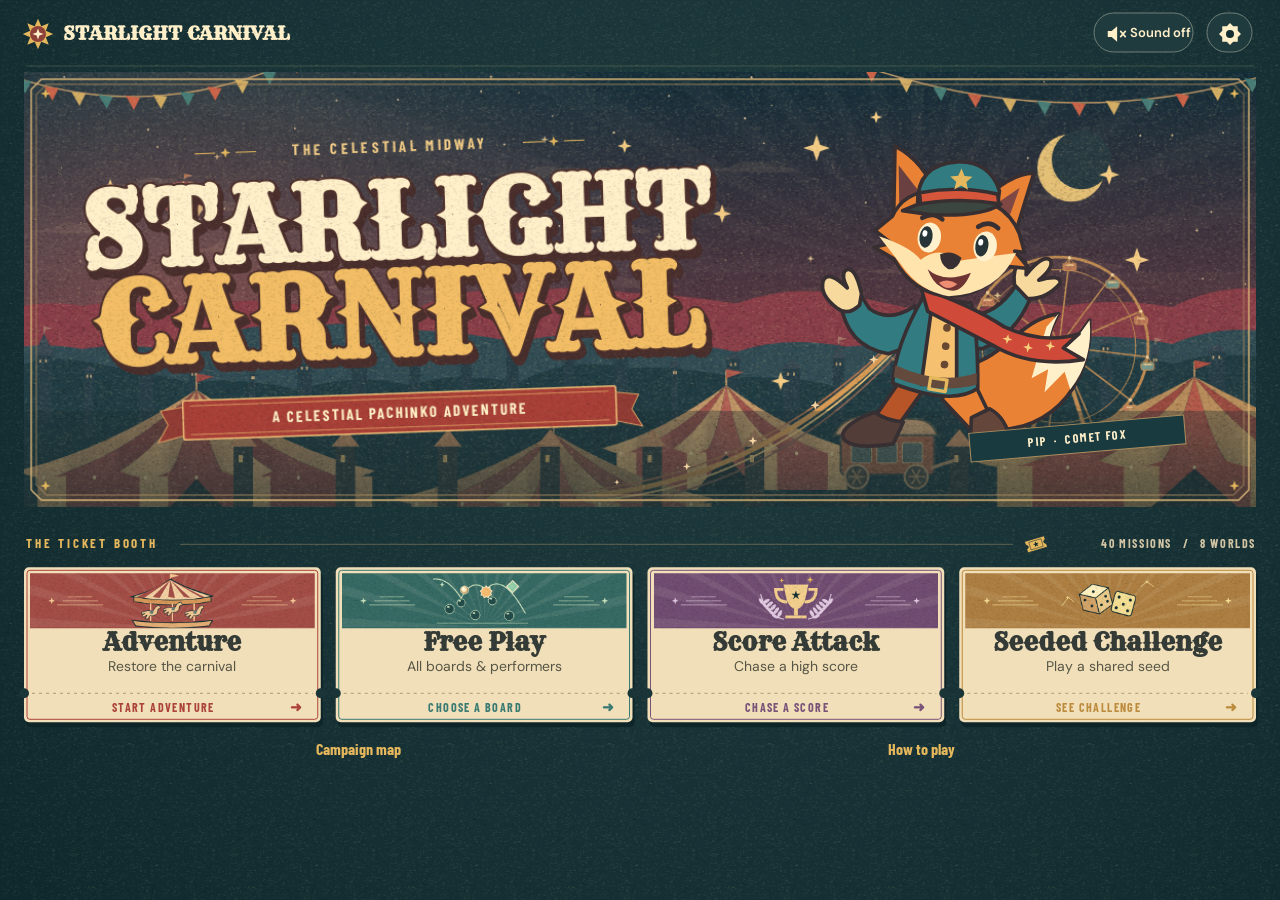
==== commit 764542fa: "Relight the finale pane by pane and make aim and results readable" ====
--- a/play/index.html
+++ b/play/index.html
@@ -1864,6 +1864,16 @@
           Math.min(lit, optional[g.n][1]),
         );
       }
+      function lanternPane(peg) {
+        return clamp(Math.floor((peg.by - 95) / 155), 0, 2);
+      }
+      function litLanternPanes(g) {
+        let lit = 7;
+        for (const peg of g.p)
+          if (peg.type === "o" && !peg.hit && !peg.gone)
+            lit &= ~(1 << lanternPane(peg));
+        return lit;
+      }
       function formationHit(g, peg, ball) {
         switch (g.n) {
           case 1:
@@ -1885,8 +1895,7 @@
             markFormation(g, Math.min(2, Math.floor(peg.id / 17)));
             break;
           case 39:
-            if (peg.type === "o")
-              markFormation(g, clamp(Math.floor((peg.by - 95) / 155), 0, 2));
+            if (peg.type === "o") markFormation(g, lanternPane(peg));
             break;
         }
       }
@@ -2639,10 +2648,10 @@
           (ticket ? "Resuming " : "") +
             titles[game.n] +
             ". " +
-            remaining(game) +
-            " suns, " +
-            game.stock +
-            " pearls.",
+            sunCount(game) +
+            ", " +
+            pearlCount(game) +
+            ".",
         );
       }
       function remaining(g) {
@@ -2650,6 +2659,15 @@
           (n, q) => n + (q.type === "o" && !q.hit && !q.gone),
           0,
         );
+      }
+      function sunCount(g) {
+        const count = remaining(g);
+        return count + (count === 1 ? " sun" : " suns");
+      }
+      function pearlCount(g) {
+        return g.unlimited
+          ? "unlimited practice pearls"
+          : g.stock + (g.stock === 1 ? " pearl" : " pearls");
       }
       const quips = [
         [
@@ -3145,6 +3163,23 @@
         if (q.type === "o") {
           const left = remaining(g);
           g.mult = 1 + Math.floor(((g.initial - left) * 4) / g.initial);
+          if (g.n === 39 && left) {
+            const pane = lanternPane(q);
+            if (litLanternPanes(g) & (1 << pane)) {
+              call(
+                g,
+                [
+                  "Upper pane alight!",
+                  "Middle pane alight!",
+                  "Lower pane alight!",
+                ][pane],
+                0,
+              );
+              const key = worldRoots[7] + [12, 16, 19][pane];
+              note(key, 0.32, "sine", 0.08, 0.1, true);
+              note(key + 7, 0.46, "sine", 0.07, 0.24, true);
+            }
+          }
           if (g.linked.includes(q.id)) {
             let a = g.linked;
             g.linked = [];
@@ -3321,23 +3356,29 @@
           collisions++;
           const passThrough =
             q && !q.perm && !q.hit && b.pierce > 0 && !b.pierced?.has(q.id);
-          if (b.contactMarks) {
-            if (!b.contactMarks.length)
-              b.firstSurface = q
-                ? q.perm
-                  ? q.hx
-                    ? "a permanent barrier"
-                    : "a bumper"
-                  : {
-                      b: "a blue peg",
-                      o: "an orange sun",
-                      s: "the bonus star",
-                      g: "a green diamond",
-                    }[q.type]
-                : nx
-                  ? "a side rail"
+          if (b.contactMarks) b.contactMarks.push([b.x, b.y, nx, ny]);
+          if (b.contactNames) {
+            const name = q
+              ? q.perm
+                ? q.hx
+                  ? "a permanent barrier"
+                  : g.n === 29
+                    ? "the gong"
+                    : g.n === 7
+                      ? "the pendulum"
+                      : "a bumper"
+                : {
+                    b: "a blue peg",
+                    o: "an orange sun",
+                    s: "the bonus star",
+                    g: "a green diamond",
+                  }[q.type]
+              : nx > 0
+                ? "the left rail"
+                : nx < 0
+                  ? "the right rail"
                   : "the ceiling";
-            b.contactMarks.push([b.x, b.y, nx, ny]);
+            b.contactNames.push(name);
           }
           if (!ghost) {
             if (q) {
@@ -3444,6 +3485,7 @@
           };
         const moving = [...sim.p, ...sim.o].filter((q) => q.mot);
         b.contactMarks = marks;
+        b.contactNames = [];
         if (g.h === 5 && g.power) b.pierce = 6;
         for (let i = 0; i < (ext ? 520 : 210); i++) {
           for (const q of moving) moveObj(q, g.time + (i + 1) * DT, DT);
@@ -3458,7 +3500,7 @@
         return {
           pts,
           marks: marks.slice(0, ext ? 3 : 1),
-          first: b.firstSurface,
+          contacts: b.contactNames.slice(0, ext ? 3 : 1),
         };
       }
       function finish(g) {
@@ -3545,10 +3587,10 @@
             ", " +
             g.shotScore.toLocaleString() +
             " points. " +
-            remaining(g) +
-            " suns left. " +
-            g.stock +
-            " pearls.",
+            sunCount(g) +
+            " left, " +
+            pearlCount(g) +
+            ".",
         );
       }
       // Try gentle impulses against the local geometry. Probes can neither
@@ -7787,13 +7829,9 @@
           path(glass, "#73969721", "#cfb78d", 2.4);
           c.save();
           c.clip(new Path2D(glass));
+          const panes = litLanternPanes(g);
           for (let section = 0; section < 3; section++) {
-            const lit = !g.p.some(
-              (q) =>
-                q.type === "o" &&
-                !q.hit &&
-                Math.min(2, Math.floor((q.by - 95) / 155)) === section,
-            );
+            const lit = panes & (1 << section);
             const yy = section === 0 ? 198 : section === 1 ? 255 : 408,
               hh = section === 0 ? 57 : section === 1 ? 153 : 101;
             if (lit)
@@ -8428,28 +8466,36 @@
         });
       }
       // Eight separate sets on the horizon, in the order their lamps came back on.
-      function litMidway() {
-        return cached("midway-opening-night", 1440, 260, () => {
+      function litMidway(panes) {
+        // The lantern's upper, middle and lower panes feed three banks of midway lights.
+        const powerAt = (x) => !!(panes & (x < 540 ? 1 : x < 900 ? 2 : 4));
+        return cached("midway-opening-night-" + panes, 1440, 260, () => {
           for (let j = 0; j < 8; j++) {
             const x = 93 + j * 180,
               depth = (j % 3) * 10,
               base = 195 + depth;
-            const glow = c.createRadialGradient(
-              x,
-              base - 58,
-              0,
-              x,
-              base - 58,
-              102,
-            );
-            glow.addColorStop(
-              0,
-              ["#f5c47d4c", "#f3dab54a", "#a5dfc83d", "#f6b78f54"][j % 4],
-            );
-            glow.addColorStop(0.7, "#efc37415");
-            glow.addColorStop(1, "#efc37400");
-            rect(x - 104, base - 162, 208, 208, glow);
-            local(x, base, 0.77 + depth * 0.003, () => attractionArt(j, true));
+            const lit = powerAt(x);
+            if (lit) {
+              const glow = c.createRadialGradient(
+                x,
+                base - 58,
+                0,
+                x,
+                base - 58,
+                102,
+              );
+              glow.addColorStop(
+                0,
+                ["#f5c47d4c", "#f3dab54a", "#a5dfc83d", "#f6b78f54"][j % 4],
+              );
+              glow.addColorStop(0.7, "#efc37415");
+              glow.addColorStop(1, "#efc37400");
+              rect(x - 104, base - 162, 208, 208, glow);
+            }
+            c.save();
+            c.globalAlpha = lit ? 1 : 0.31;
+            local(x, base, 0.77 + depth * 0.003, () => attractionArt(j, lit));
+            c.restore();
           }
           path(
             "M0 213Q180 201 369 220T722 217T1078 212T1440 215V260H0Z",
@@ -8475,17 +8521,17 @@
                 (1 - k) ** 2 * (yy - 18) +
                 2 * k * (1 - k) * (yy + 10) +
                 k * k * end;
-              brassBulb(x + k * 126, h + 1, 1.9, true);
+              brassBulb(x + k * 126, h + 1, 1.9, powerAt(x + k * 126));
             }
           }
         });
       }
-      function drawMidwayHorizon(bottom, opacity) {
-        const scale = Math.max(W / 1440, Math.min(0.7, H / 850));
+      function drawMidwayHorizon(bottom, opacity, panes = 7) {
+        const scale = W / 1440;
         c.save();
         c.globalAlpha = opacity;
         c.drawImage(
-          litMidway(),
+          litMidway(panes),
           (W - 1440 * scale) / 2,
           bottom - 260 * scale,
           1440 * scale,
@@ -8635,11 +8681,16 @@
           },
         );
         c.drawImage(scene, 0, 0, W, H);
-        if (g.final && g.n === 39) {
-          const fade = save.reduced
-            ? 1
-            : clamp((g.time - g.finalAt) / 0.54, 0, 1);
-          drawMidwayHorizon(H * 0.96, 0.82 * fade);
+        if (g.n === 39) {
+          const panes = litLanternPanes(g);
+          if (panes) {
+            const finale = g.final
+              ? save.reduced
+                ? 1
+                : clamp((g.time - g.finalAt) / 0.54, 0, 1)
+              : 0;
+            drawMidwayHorizon(H * 0.96, 0.58 + finale * 0.24, panes);
+          }
         }
       }
 
@@ -8939,12 +8990,12 @@
             rect(2, -7, 4, 14, cream, null, 0, 1);
           },
         );
-        if (compact || separateFireButton() || g.active) {
+        if (!g.final && !g.finished) {
           const fireW = compact ? 53 : 75,
             fx = W - edge - 96 - fireW;
           if (!g.active)
             ctl("fire", "Fire", fx, bottom - 40, fireW, fire, true, 38);
-          else if (!g.final) {
+          else {
             const hot = button(
               "pace",
               fx,
@@ -9730,7 +9781,7 @@
               " points below your best";
         }
         if (g.m === 3 && !g.final)
-          detail = names[g.h] + "   ·   " + remaining(g) + " suns left";
+          detail = names[g.h] + "   ·   " + sunCount(g) + " left";
         txt(detail, mid, y + 246, 15, "#815735", cond, 700, "center", w - 32);
       }
       function challengeLink(g) {
@@ -10294,7 +10345,7 @@
         ["Fine aim", "Hold Shift with an arrow for a smaller turn."],
         ["Touch", "Drag to aim. Lift, then tap Fire."],
         ["Shot speed", "Tap 2× or press F during a shot."],
-        ["Aim readout", "Press I to read the angle and first contact."],
+        ["Aim readout", "Press I to hear the angle and predicted contacts."],
         ["Intermission", "Escape pauses. R asks to restart. M toggles sound."],
       ];
       let guideReturn = "",
@@ -10430,17 +10481,19 @@
       function readAim(g) {
         if (g !== game || g.active || g.finished || modal || screen !== "play")
           return;
-        const surface = preview(g).first;
+        const contacts = preview(g).contacts;
         announce(
           g,
           bearingText(g) +
             ". " +
-            (surface
-              ? "First contact with " + surface + "."
-              : "Clear path to the drain.") +
+            (contacts.length > 1
+              ? "Star Sight predicts " + contacts.join(", then ") + "."
+              : contacts.length
+                ? "First contact with " + contacts[0] + "."
+                : "Clear path to the drain.") +
             " " +
-            remaining(g) +
-            " suns left.",
+            sunCount(g) +
+            " left.",
         );
         g.dialUntil = g.time + 1.8;
       }
@@ -10915,24 +10968,28 @@
       const focusReturn = new Map();
       function screenDescription() {
         const g = game;
-        if (modal === "scorebook")
+        if (modal === "scorebook") {
+          const n = screen === "play" ? g.n : chosen;
+          const entries = save.ranks[n].map((run, i) => {
+            const name = run.id === "legacy" ? "Previous best" : names[run.h];
+            const detail =
+              run.id === "legacy"
+                ? ""
+                : " " +
+                  run.shots +
+                  " shots, best chain " +
+                  run.chain +
+                  "." +
+                  (run.clear ? " All suns lit." : "");
+            return i + 1 + ". " + name + ", " + run.score + " points." + detail;
+          });
           return (
             "Local scores for " +
-            titles[screen === "play" ? g.n : chosen] +
+            titles[n] +
             ". " +
-            save.ranks[screen === "play" ? g.n : chosen]
-              .map(
-                (run, i) =>
-                  i +
-                  1 +
-                  ". " +
-                  (names[run.h] || "Previous best") +
-                  ", " +
-                  run.score +
-                  " points.",
-              )
-              .join(" ")
-          );
+            (entries.join(" ") || "Finish a run to record your first score.")
+          );
+        }
         if (modal === "receipt")
           return (
             titles[g.n] +
@@ -10947,19 +11004,39 @@
             g.score +
             " points."
           );
-        if (modal === "results")
-          return (
+        if (modal === "results") {
+          const summary =
             titles[g.n] +
             ". " +
             (g.final ? "All suns lit. " : "Out of pearls. ") +
             g.score +
-            " points. " +
-            medalCount(runMedals(g)) +
-            " stars this run. " +
+            " points. ";
+          if (g.m === 2)
+            return (
+              summary +
+              (g.record ? "New high score. " : "") +
+              "Local best " +
+              save.attack[g.n] +
+              ". Best shot " +
+              g.bestShot +
+              " points. Best chain " +
+              g.bestChain +
+              ". Pearls fired " +
+              g.shots +
+              "."
+            );
+          const stars = medalCount(runMedals(g));
+          return (
+            summary +
+            (g.m === 3 ? "Seed " + g.cs + ". " : "") +
+            stars +
+            (stars === 1 ? " star" : " stars") +
+            " this run." +
             (restoredShow(g)
-              ? restorationStories[Math.floor(g.n / 5)].join(" ")
+              ? " " + restorationStories[Math.floor(g.n / 5)].join(" ")
               : "")
           );
+        }
         if (modal === "souvenir")
           return (
             attractions[souvenirWorld] +
@@ -11000,15 +11077,15 @@
             ". " +
             modes[g.m] +
             ". " +
-            g.stock +
-            " pearls. " +
-            remaining(g) +
-            " suns. " +
+            pearlCount(g) +
+            ", " +
+            sunCount(g) +
+            ". " +
             g.score +
             " points. " +
             (modal === "pause"
               ? objective(g.n) + "."
-              : "Use the arrow keys to aim, Shift for precision, I for the predicted first contact and Space to launch.")
+              : "Use the arrow keys to aim, Shift for precision, I for the predicted contacts and Space to launch.")
           );
         if (screen === "map")
           return (
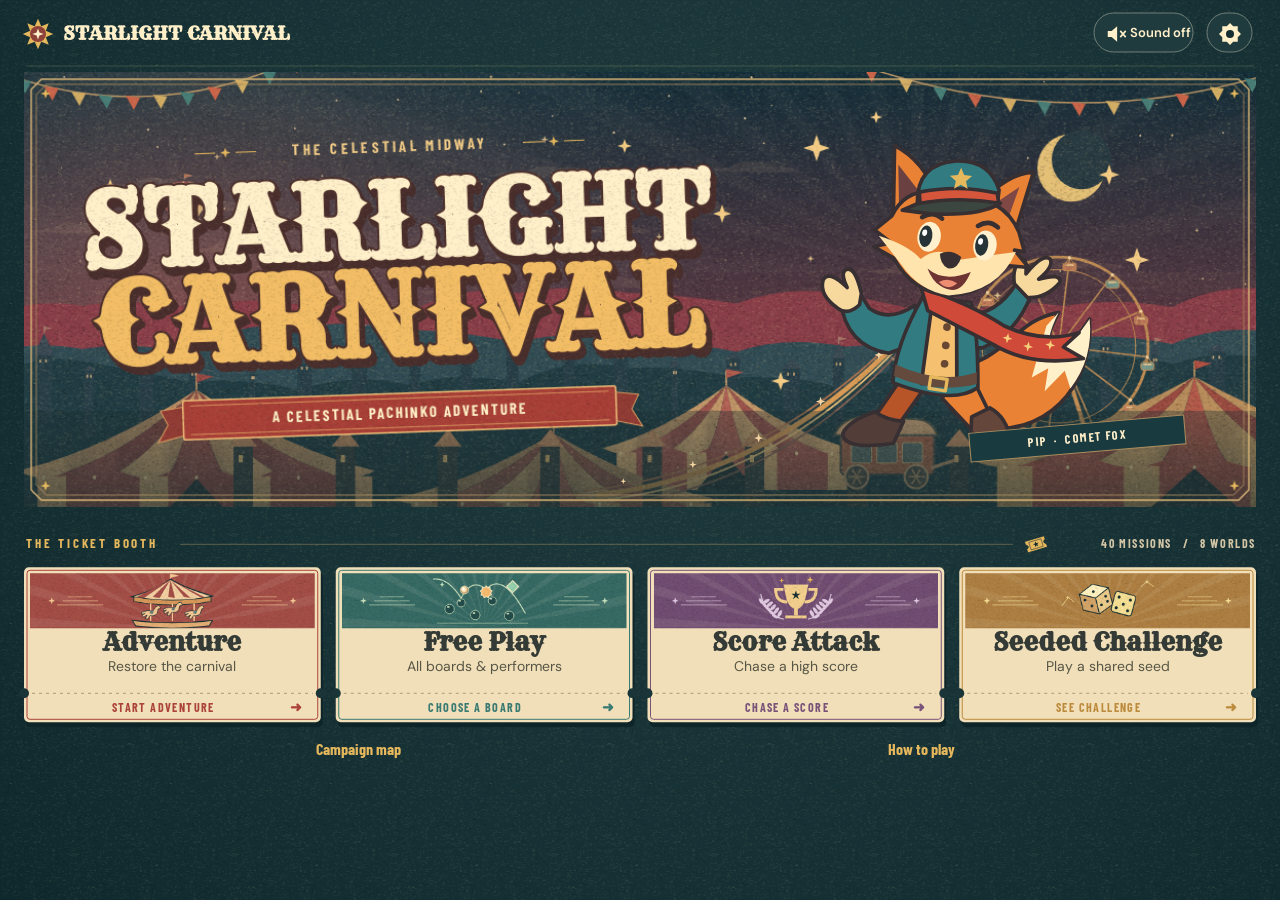
==== commit 63cc2f83: "Give touch and mouse players the fine aim dial" ====
--- a/play/index.html
+++ b/play/index.html
@@ -43,6 +43,8 @@
       }
       canvas.play {
         touch-action: none;
+        user-select: none;
+        -webkit-touch-callout: none;
       }
       canvas.in-settings {
         touch-action: none;
@@ -8303,12 +8305,21 @@
           !g.active &&
           !encore &&
           !g.finished &&
-          (aimHeld || g.time < (g.dialUntil || 0))
+          (aimHeld ||
+            aimFine ||
+            finger?.fineAngle !== undefined ||
+            g.time < (g.dialUntil || 0))
         ) {
           const dir = g.angle < 0 ? -1 : 1,
-            cx = 300 - dir * 66;
-          rect(cx - 37, 38, 74, 22, "#1a373bee", "#ba9d70", 1, 10);
-          txt(bearingText(g), cx, 49, 14, cream, cond, 700, "center");
+            cx = 300 - dir * 73;
+          if (aimFine || finger?.fineAngle !== undefined) {
+            rect(cx - 46, 29, 92, 35, "#183c42f5", gold, 1.4, 8);
+            label("FINE AIM", cx, 38, 9, gold, "center", 1.2);
+            txt(bearingText(g), cx, 53, 15, cream, cond, 700, "center");
+          } else {
+            rect(cx - 37, 38, 74, 22, "#1a373bee", "#ba9d70", 1, 10);
+            txt(bearingText(g), cx, 49, 14, cream, cond, 700, "center");
+          }
           for (let i = -4; i <= 4; i++) {
             const a = (i * pi) / 12;
             line(
@@ -10340,12 +10351,12 @@
       }
 
       const controlNotes = [
-        ["Mouse", "Move to aim. Click to launch."],
+        ["Mouse", "Move to aim. Hold Shift to fine-tune. Click to fire."],
         ["Keyboard", "Aim with ← or → and fire with Space."],
         ["Fine aim", "Hold Shift with an arrow for a smaller turn."],
-        ["Touch", "Drag to aim. Lift, then tap Fire."],
+        ["Touch", "Drag to aim. Hold, then slide for fine aim. Tap Fire."],
         ["Shot speed", "Tap 2× or press F during a shot."],
-        ["Aim readout", "Press I to hear the angle and predicted contacts."],
+        ["Aim readout", "Press I to read the angle and predicted contacts."],
         ["Intermission", "Escape pauses. R asks to restart. M toggles sound."],
       ];
       let guideReturn = "",
@@ -11352,14 +11363,29 @@
               p.x >= r.x && p.x <= r.x + r.w && p.y >= r.y && p.y <= r.y + r.h,
           );
       }
-      function aim(p) {
-        let { x, y, s } = boardBox;
-        game.dialUntil = 0;
-        game.angle = clamp(
-          Math.atan2((p.x - x) / s - 300, (p.y - y) / s - 35),
-          -1.34,
-          1.34,
-        );
+      const fineRadiansPerPixel = 0.0011;
+      let mouseAimX = null;
+      function aim(p, event) {
+        const mouse = event.pointerType === "mouse";
+        if (mouse && event.shiftKey) {
+          aimFine = true;
+          if (mouseAimX !== null)
+            game.angle = clamp(
+              game.angle + (p.x - mouseAimX) * scale * fineRadiansPerPixel,
+              -1.34,
+              1.34,
+            );
+          game.dialUntil = game.time + 1.8;
+        } else {
+          const { x, y, s } = boardBox;
+          game.angle = clamp(
+            Math.atan2((p.x - x) / s - 300, (p.y - y) / s - 35),
+            -1.34,
+            1.34,
+          );
+          game.dialUntil = 0;
+        }
+        mouseAimX = mouse ? p.x : null;
       }
       let finger = null,
         aimHeld = 0,
@@ -11368,6 +11394,8 @@
       function stopAiming() {
         aimHeld = 0;
         aimFine = false;
+        if (finger?.aimFor) finger = null;
+        mouseAimX = null;
       }
       function dragVolume(p) {
         const r = regions.find((item) => item.id === finger?.id);
@@ -11439,7 +11467,31 @@
           p.y >= boardBox.y &&
           p.y < boardBox.y + 650 * boardBox.s
         ) {
-          if (!game.active) aim(p);
+          if (!game.active) {
+            aim(p, e);
+            if (directPointer && !game.finished) {
+              const held = finger;
+              held.aimFor = game;
+              setTimeout(() => {
+                if (
+                  finger !== held ||
+                  held.drag ||
+                  game !== held.aimFor ||
+                  game.active ||
+                  game.finished ||
+                  modal ||
+                  screen !== "play"
+                )
+                  return;
+                held.fineAngle = game.angle;
+                game.dialUntil = game.time + 1.8;
+                announce(
+                  game,
+                  "Fine aim. Slide left or right, then lift and tap Fire.",
+                );
+              }, 360);
+            }
+          }
           if (e.pointerType === "mouse") fire();
         }
       };
@@ -11455,6 +11507,15 @@
             : "default";
         if (finger && Math.hypot(p.x - finger.x, p.y - finger.y) > 6)
           finger.drag = true;
+        if (finger?.fineAngle !== undefined && !game.active && !modal) {
+          game.angle = clamp(
+            finger.fineAngle + (p.x - finger.x) * scale * fineRadiansPerPixel,
+            -1.34,
+            1.34,
+          );
+          game.dialUntil = game.time + 1.8;
+          return;
+        }
         if (finger?.slider) {
           dragVolume(p);
           return;
@@ -11488,7 +11549,7 @@
           p.y > boardBox.y &&
           p.y < boardBox.y + BH * boardBox.s
         )
-          aim(p);
+          aim(p, e);
       };
       cv.onpointerup = (e) => {
         if (!finger || e.pointerId !== finger.pointerId) return;
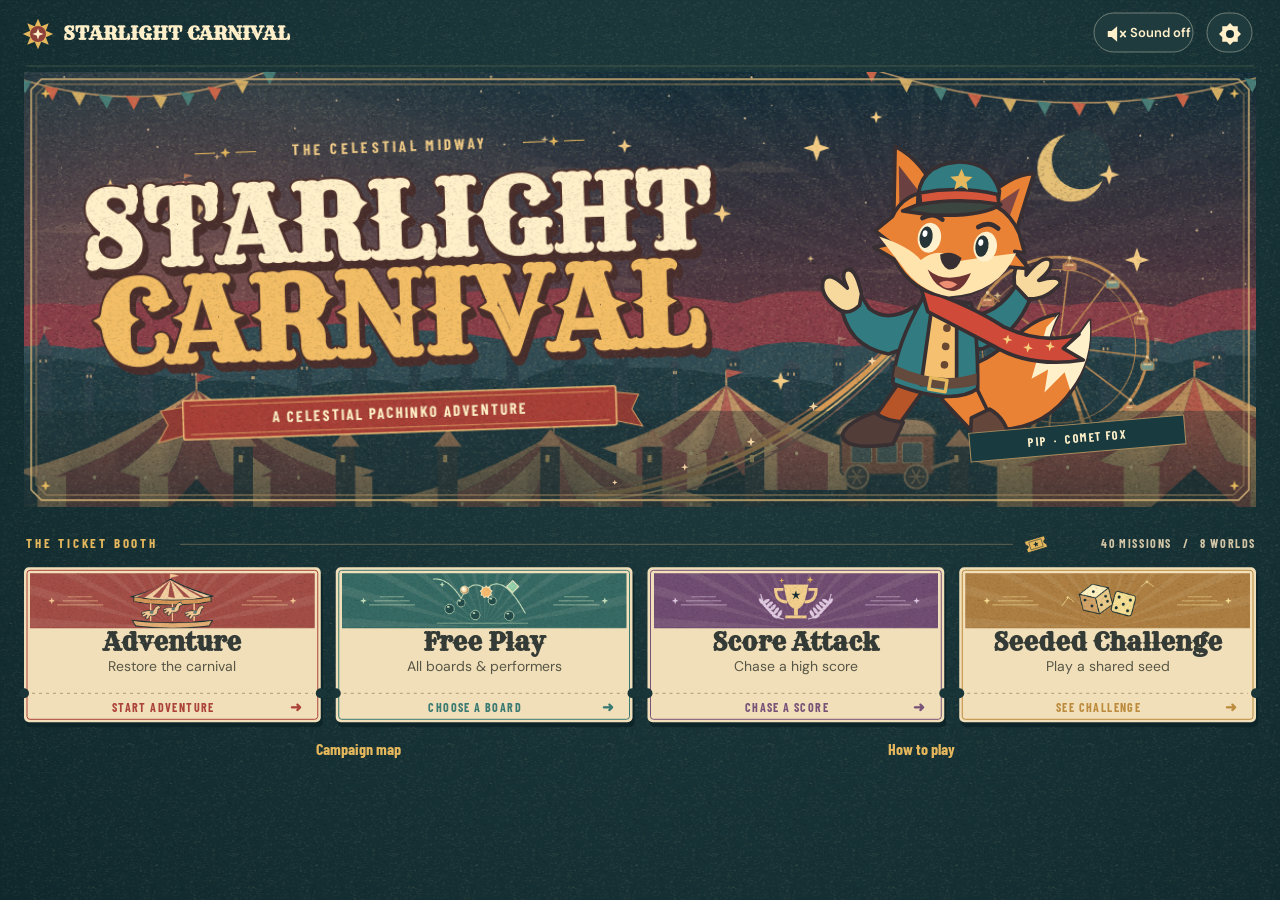
==== commit cf4f4c13: "Accept typed and pasted challenge seeds from keyboard focus" ====
--- a/play/index.html
+++ b/play/index.html
@@ -11079,7 +11079,10 @@
         if (modal === "restart")
           return "Restart this mission with a new supply of pearls and a score of zero.";
         if (modal === "seed")
-          return "Enter a number from zero to 4,294,967,295. The same seed and mission produce the same targets.";
+          return (
+            (seedEntry ? "Seed " + seedEntry + ". " : "Empty seed. ") +
+            "Type or paste a number from zero to 4,294,967,295. The same seed and mission produce the same targets."
+          );
         if (modal === "encore")
           return "Replay of the last shot. Use Space to play or pause, arrows to seek and Escape to return.";
         if (screen === "play")
@@ -11146,6 +11149,7 @@
         const sceneKey = [
           screen,
           modal,
+          modal === "seed" ? seedEntry : "",
           mode,
           chosen,
           hero,
@@ -11240,6 +11244,7 @@
                     results: "next",
                     pause: "resume",
                     receipt: "closeReceipt",
+                    seed: "seedApply",
                     power: "close",
                     guide: "guideClose",
                   }[modal],
@@ -11598,6 +11603,21 @@
         },
         { passive: false },
       );
+      function focusSeedApply() {
+        render();
+        document
+          .querySelector('[data-action="seedApply"]')
+          ?.focus({ preventScroll: true });
+      }
+      window.addEventListener("paste", (e) => {
+        if (modal !== "seed") return;
+        const digits = e.clipboardData?.getData("text/plain").trim();
+        if (!/^\d{1,10}$/.test(digits || "")) return;
+        e.preventDefault();
+        seedEntry = digits;
+        seedSelected = false;
+        focusSeedApply();
+      });
       window.addEventListener("keydown", (e) => {
         keyboardIntent = true;
         if (e.key === "Tab" && modal) {
@@ -11664,13 +11684,18 @@
         }
         if (
           modal === "seed" &&
-          document.activeElement?.tagName !== "BUTTON" &&
+          !e.ctrlKey &&
+          !e.altKey &&
+          !e.metaKey &&
           (/^[0-9]$/.test(e.key) ||
-            ["Backspace", "Enter", "Escape"].includes(e.key))
+            e.key === "Backspace" ||
+            e.key === "Escape" ||
+            (e.key === "Enter" && document.activeElement?.tagName !== "BUTTON"))
         ) {
           e.preventDefault();
           seedKey(e.key);
-          render();
+          if (modal === "seed") focusSeedApply();
+          else render();
           return;
         }
         if (
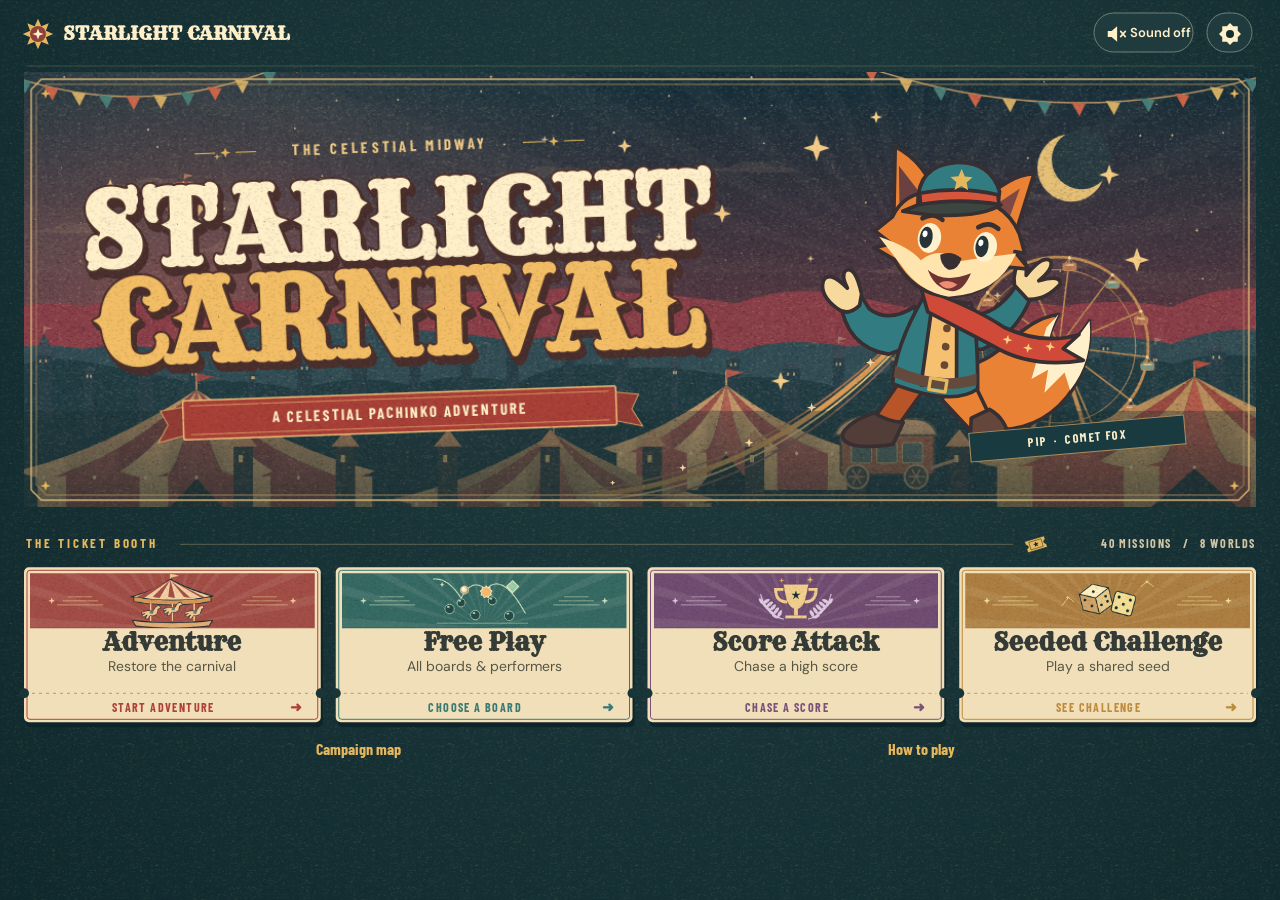
==== commit 3842b51e: "Wait for an embedded stage to become visible before drawing" ====
--- a/play/index.html
+++ b/play/index.html
@@ -96,6 +96,7 @@
         sans = '"DM Sans",Arial,sans-serif';
       let W,
         H,
+        stageSized = false,
         scale,
         mobile,
         screen = "title",
@@ -9110,7 +9111,10 @@
         stageAtmosphere(g);
         const usableH = H - (encore ? 80 + safeHud.bottom : 0);
         const tightEdges = W - (usableH * BV) / BH < 210;
-        const s = Math.min(W / BV, (usableH - (tightEdges ? 106 : 8)) / BH);
+        const s = Math.min(
+          W / BV,
+          Math.max(1, usableH - (tightEdges ? 106 : 8)) / BH,
+        );
         const width = BV * s,
           height = BH * s;
         const x = (W - width) / 2,
@@ -10908,6 +10912,11 @@
         window.scrollTo(0, 0);
       }
       function resize() {
+        // A game portal can mount or replace its frame at zero size.
+        // Resume the same shot when the host gives the stage its dimensions.
+        stageSized = innerWidth > 0 && innerHeight > 0;
+        last = 0;
+        if (!stageSized) return;
         mobile = innerWidth < 740 && innerHeight > innerWidth * 0.8;
         W = mobile
           ? Math.min(520, Math.max(360, innerWidth))
@@ -10941,7 +10950,6 @@
                 : Math.max(380, innerHeight / scale);
         H = Math.max(min, innerHeight / scale);
         sizeCanvas();
-        last = 0;
       }
       function sizeCanvas() {
         trimArtwork();
@@ -11109,6 +11117,7 @@
         return "Starlight Carnival. Restore the eight attractions in Adventure or choose any mission in Free Play.";
       }
       function render() {
+        if (!stageSized) return;
         cv.classList.toggle("in-settings", modal === "settings");
         c.setTransform(cv.width / W, 0, 0, cv.height / H, 0, 0);
         regions = [];
@@ -11267,7 +11276,7 @@
       function loop(ms) {
         let elapsed = last ? Math.min(0.1, (ms - last) / 1000) : 0;
         last = ms;
-        if (!document.hidden) {
+        if (!document.hidden && stageSized) {
           playPendingNotes();
           if (!save.reduced) clock += elapsed;
           if (
